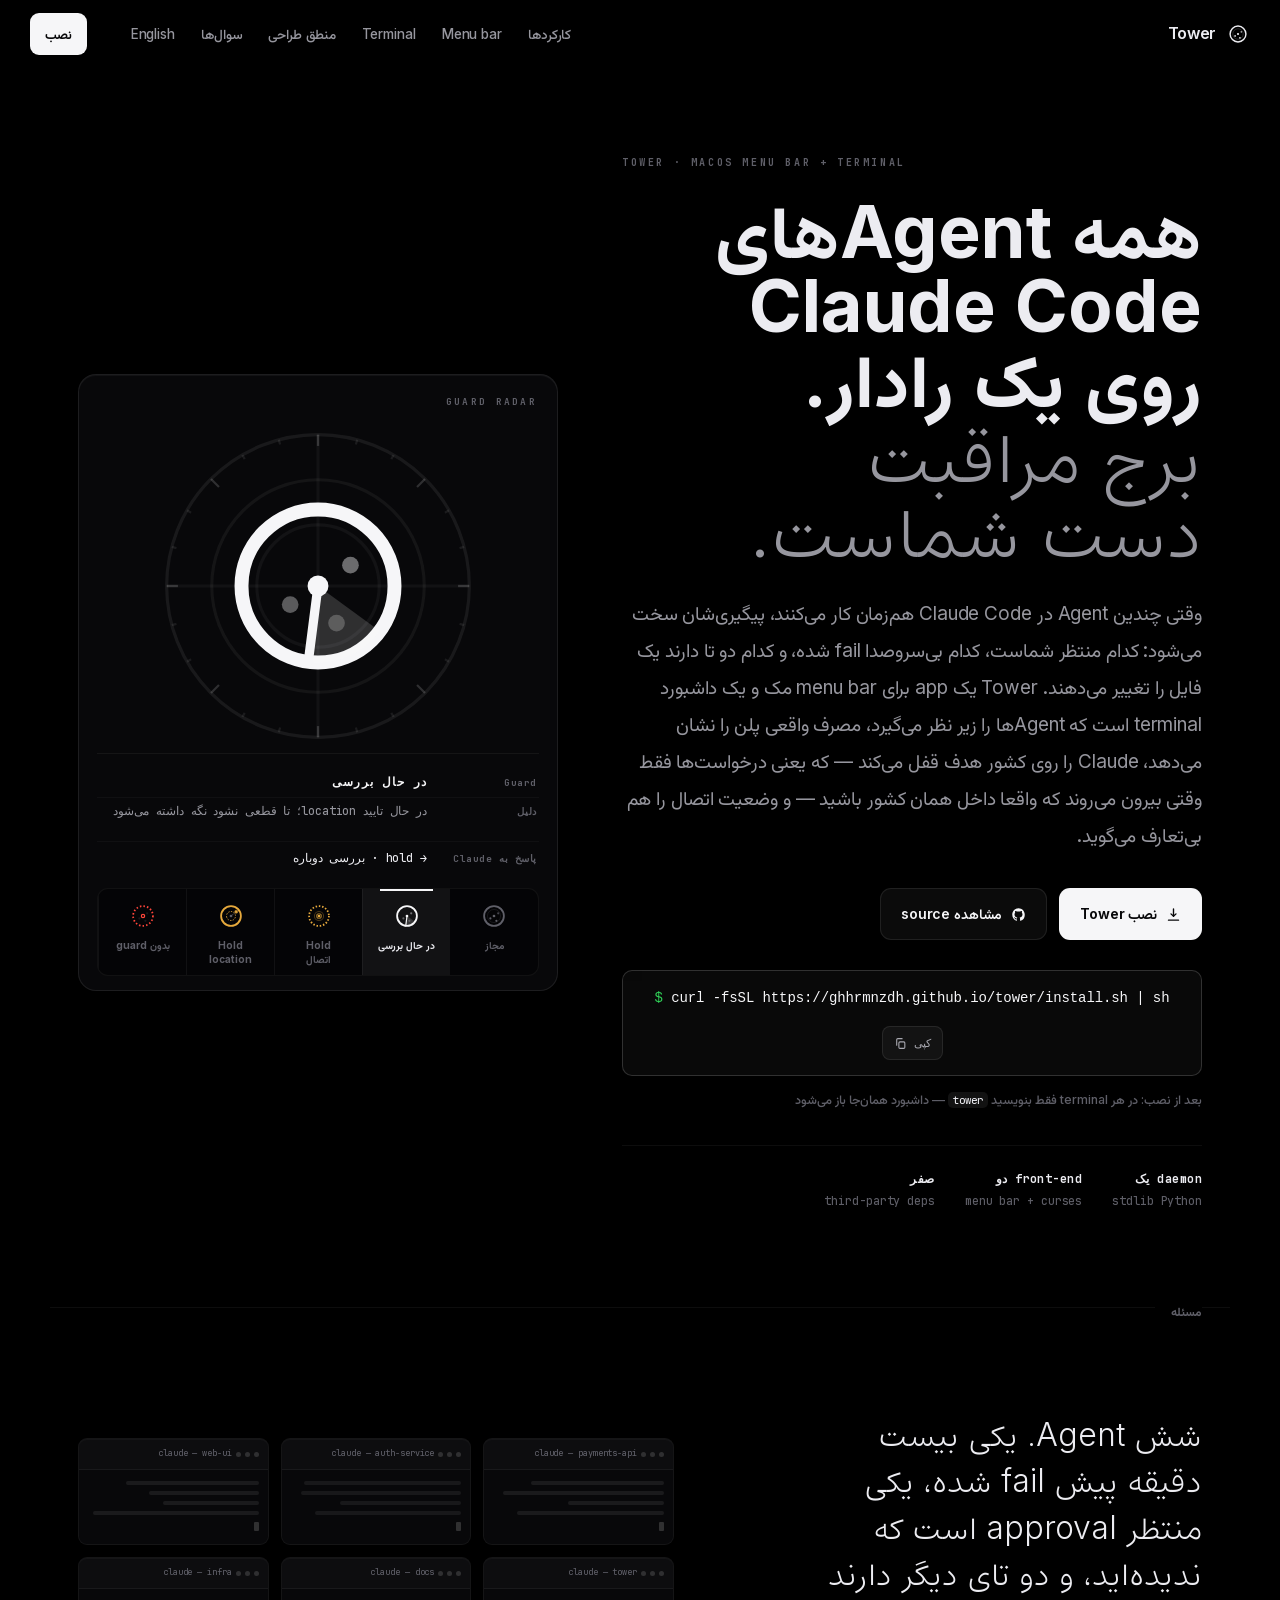
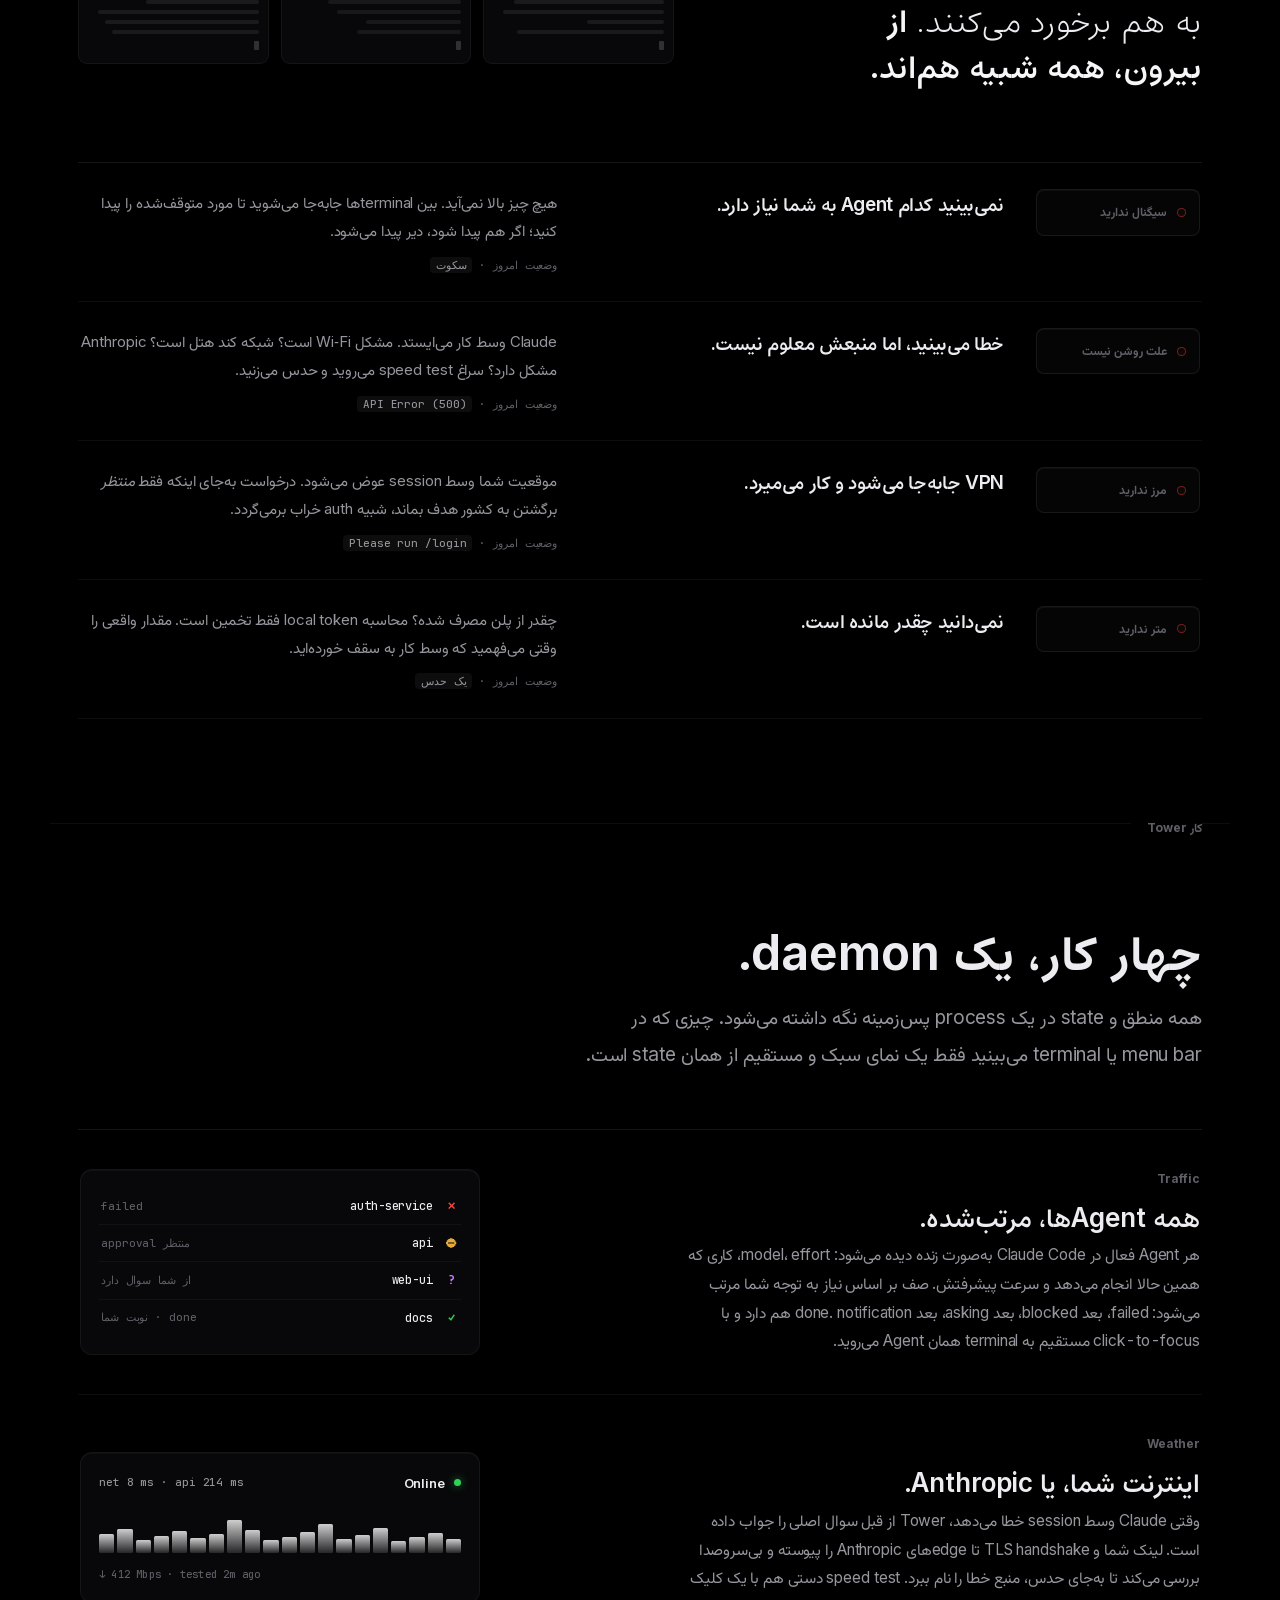
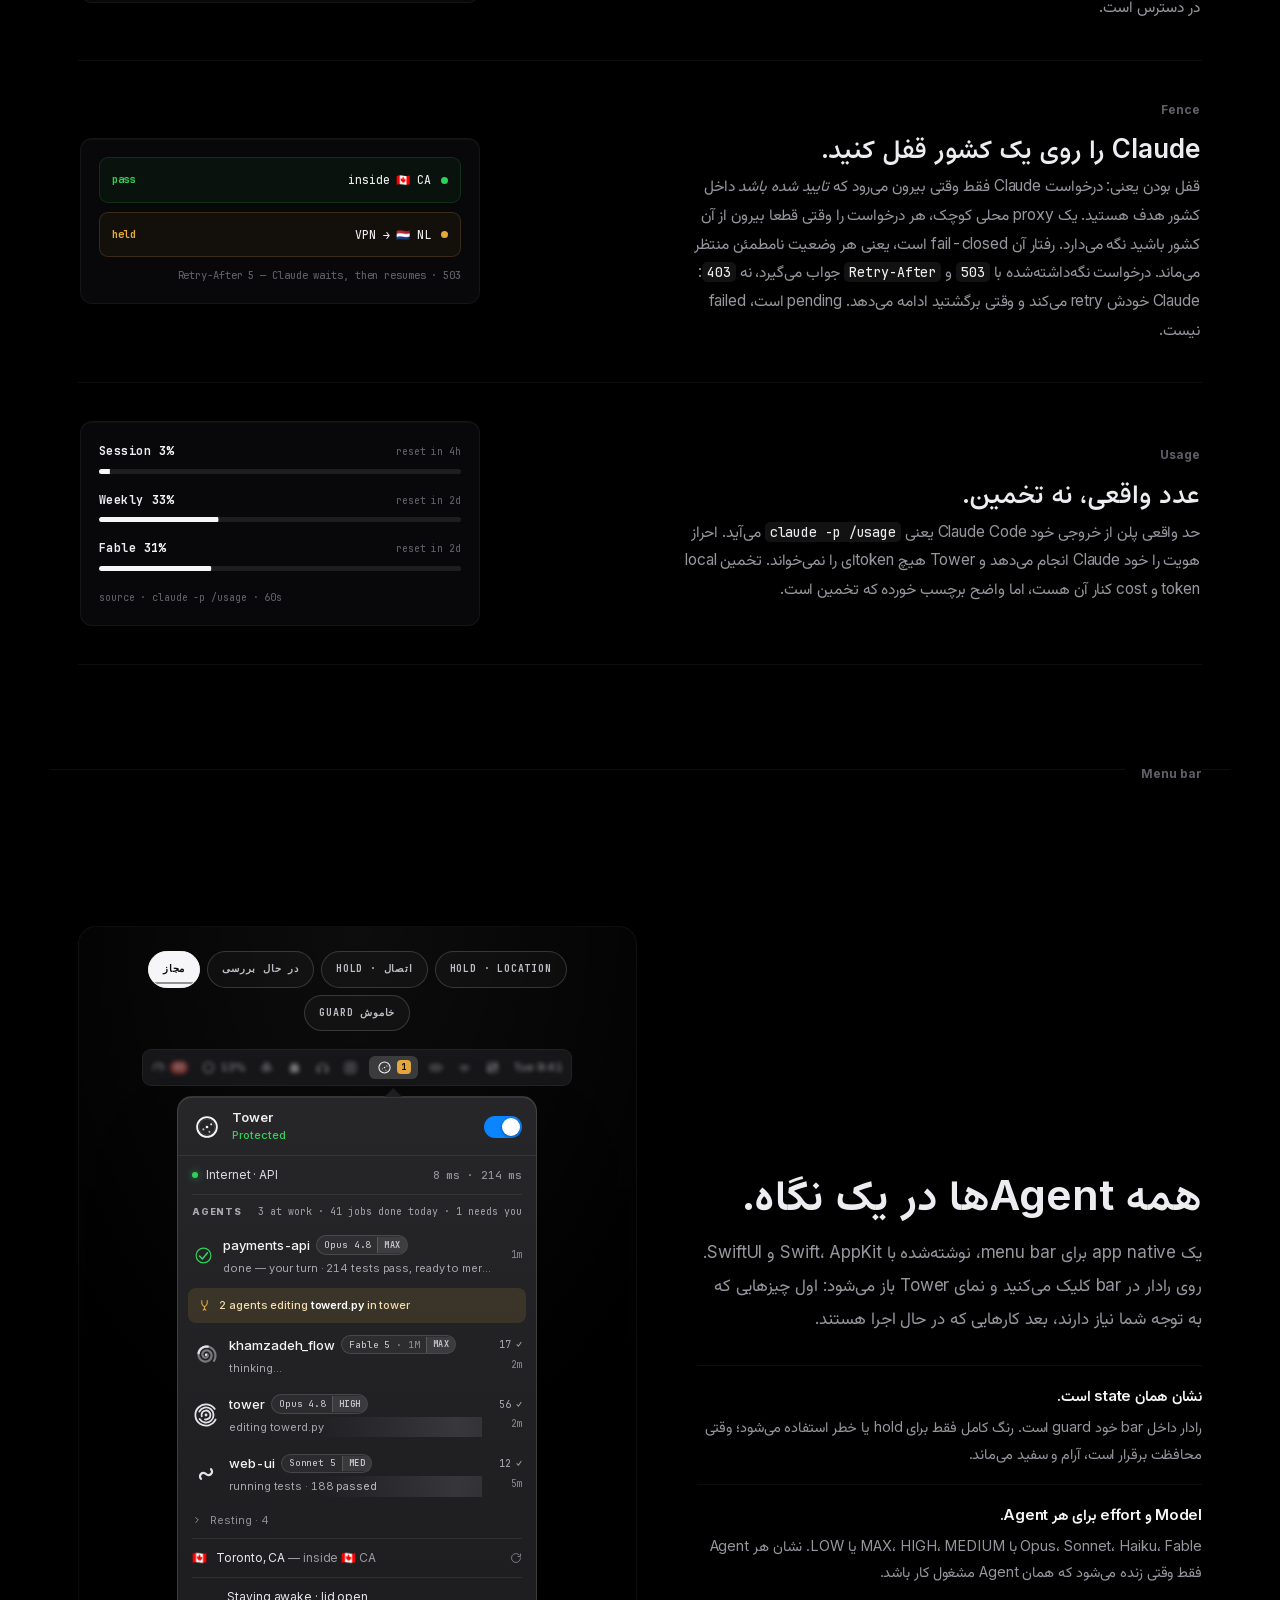
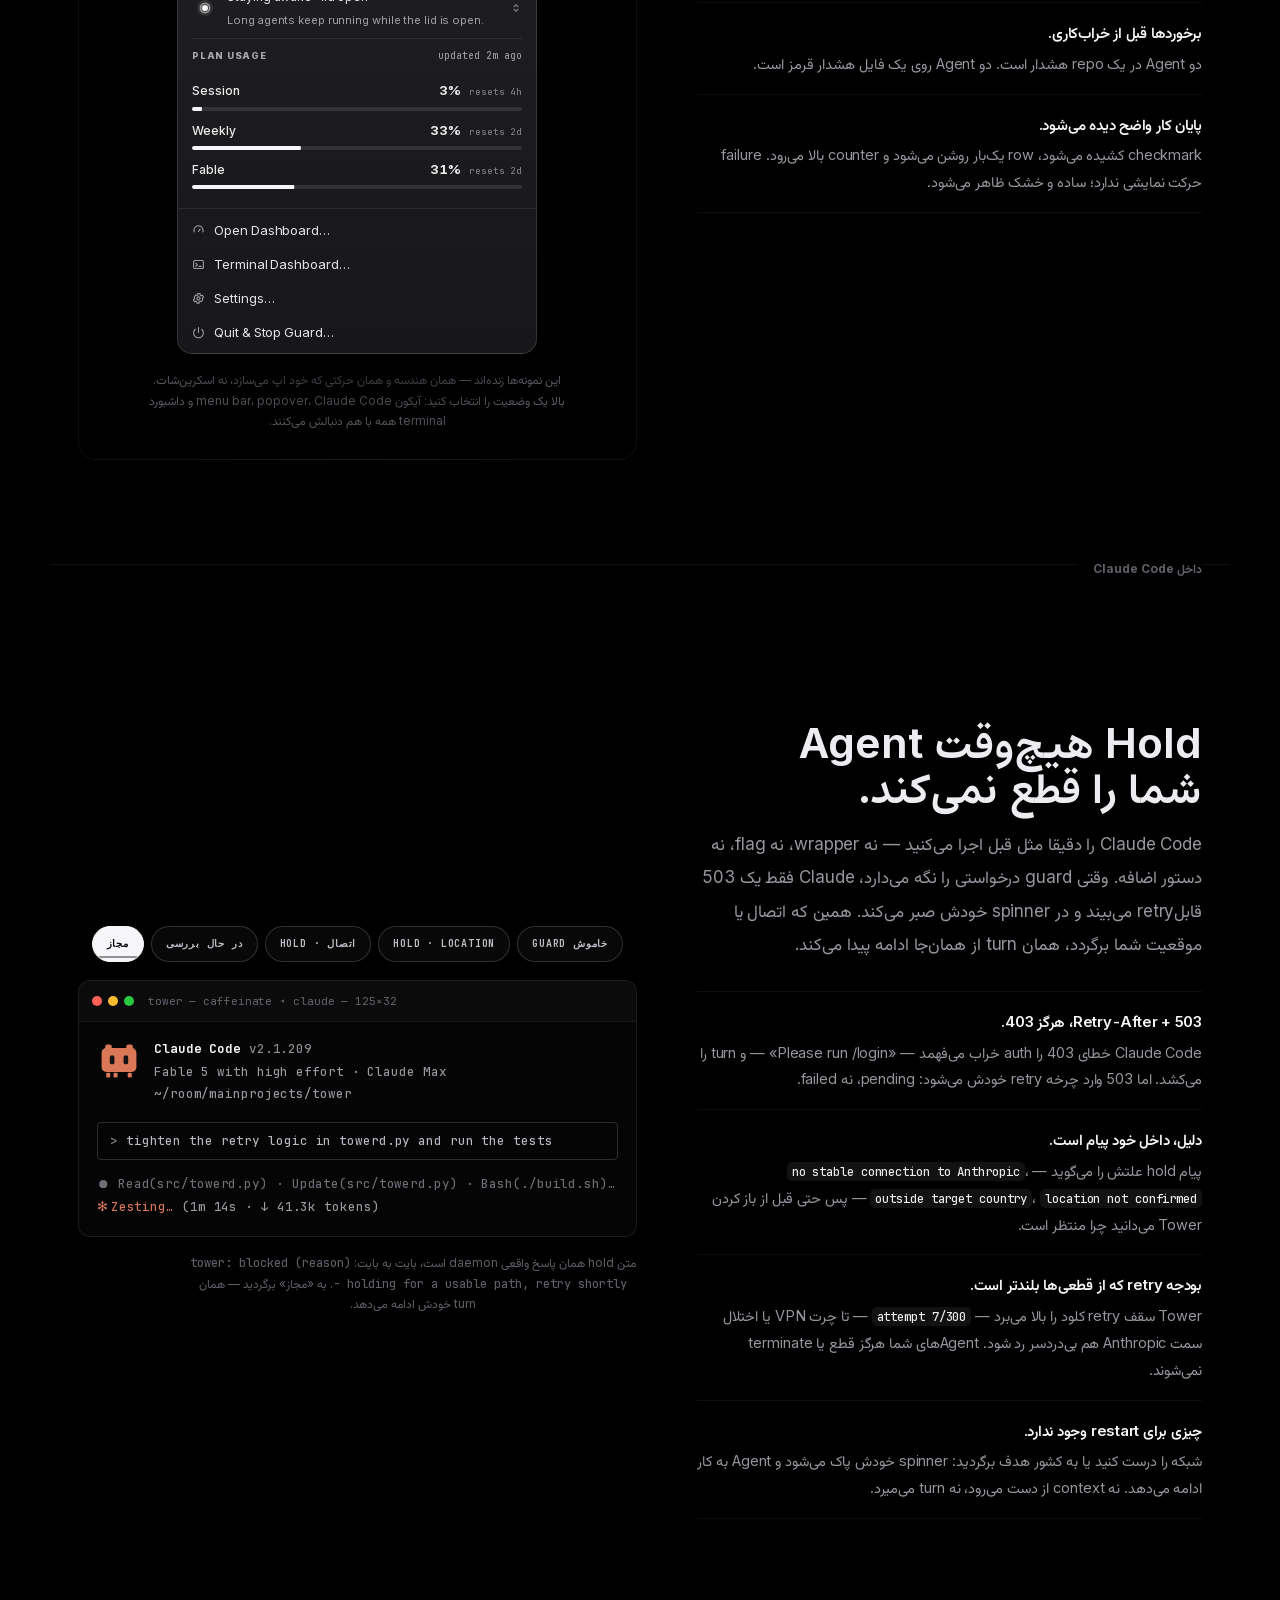
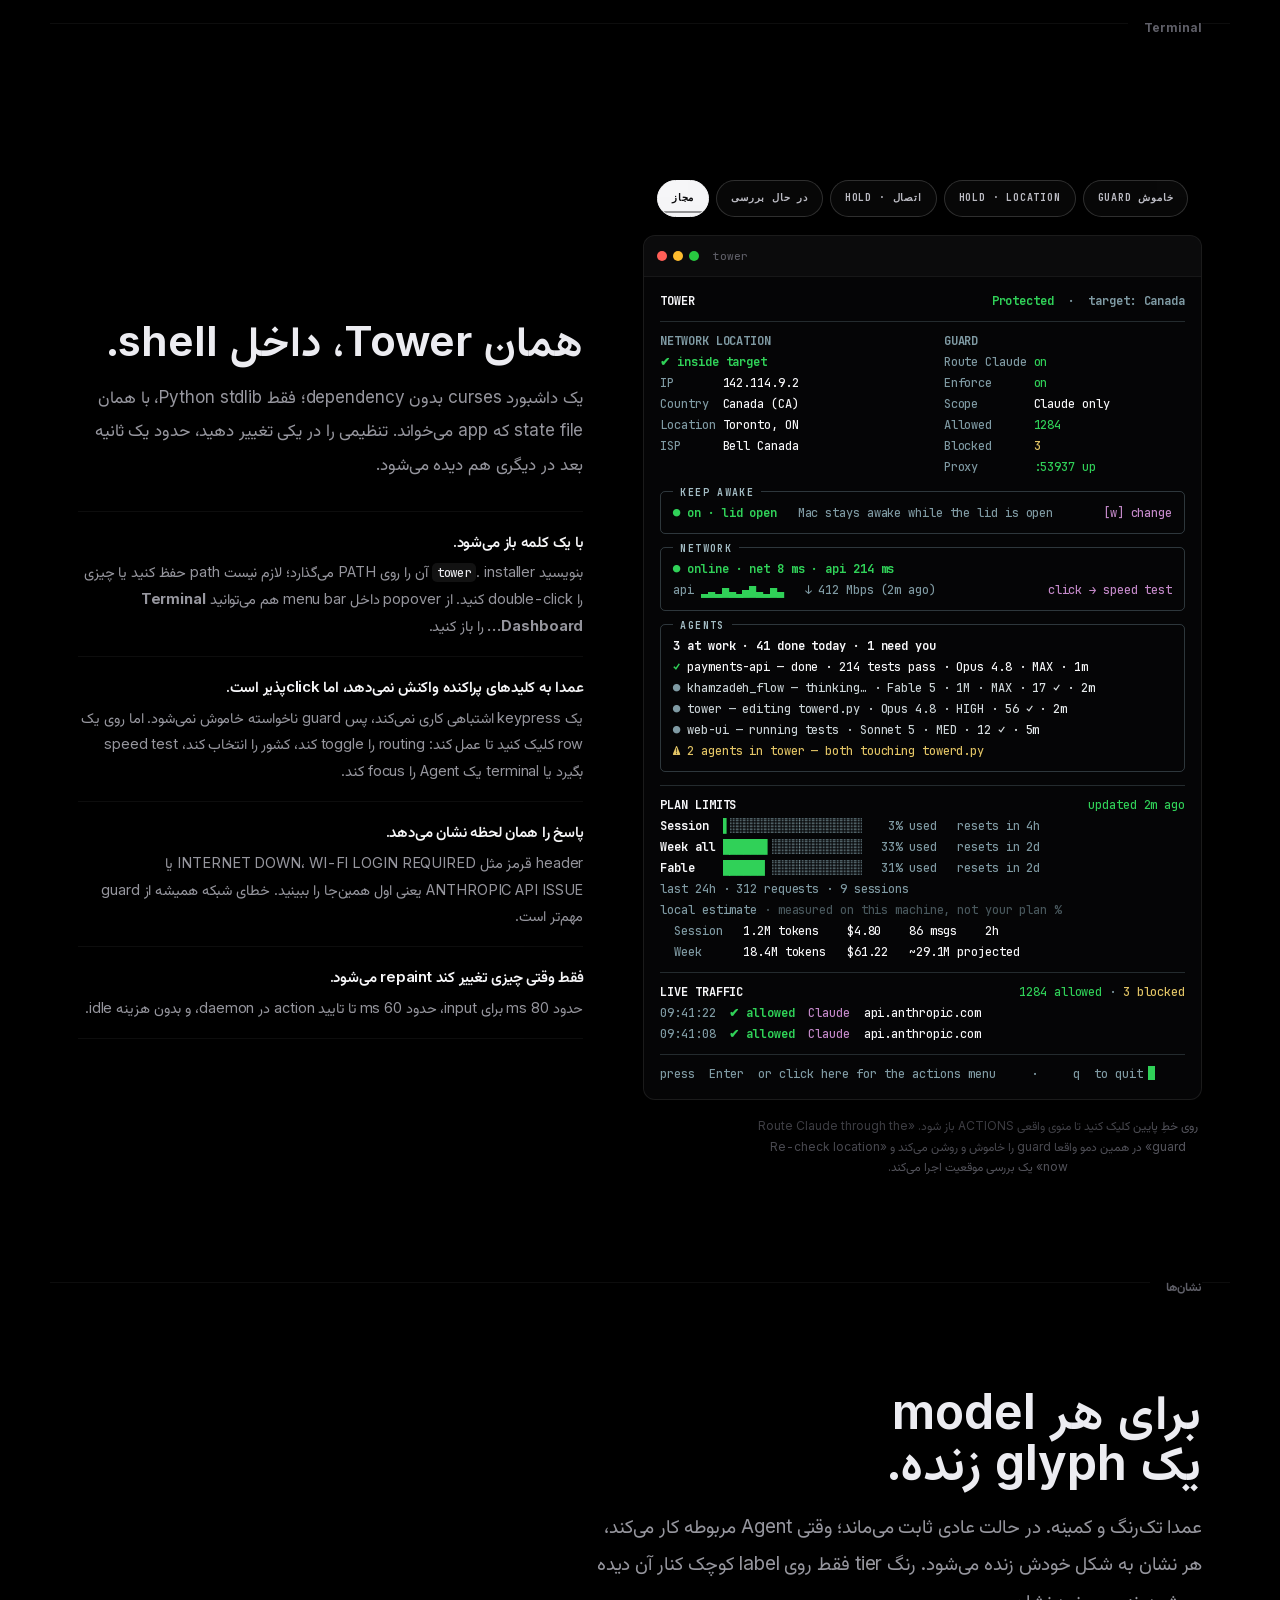
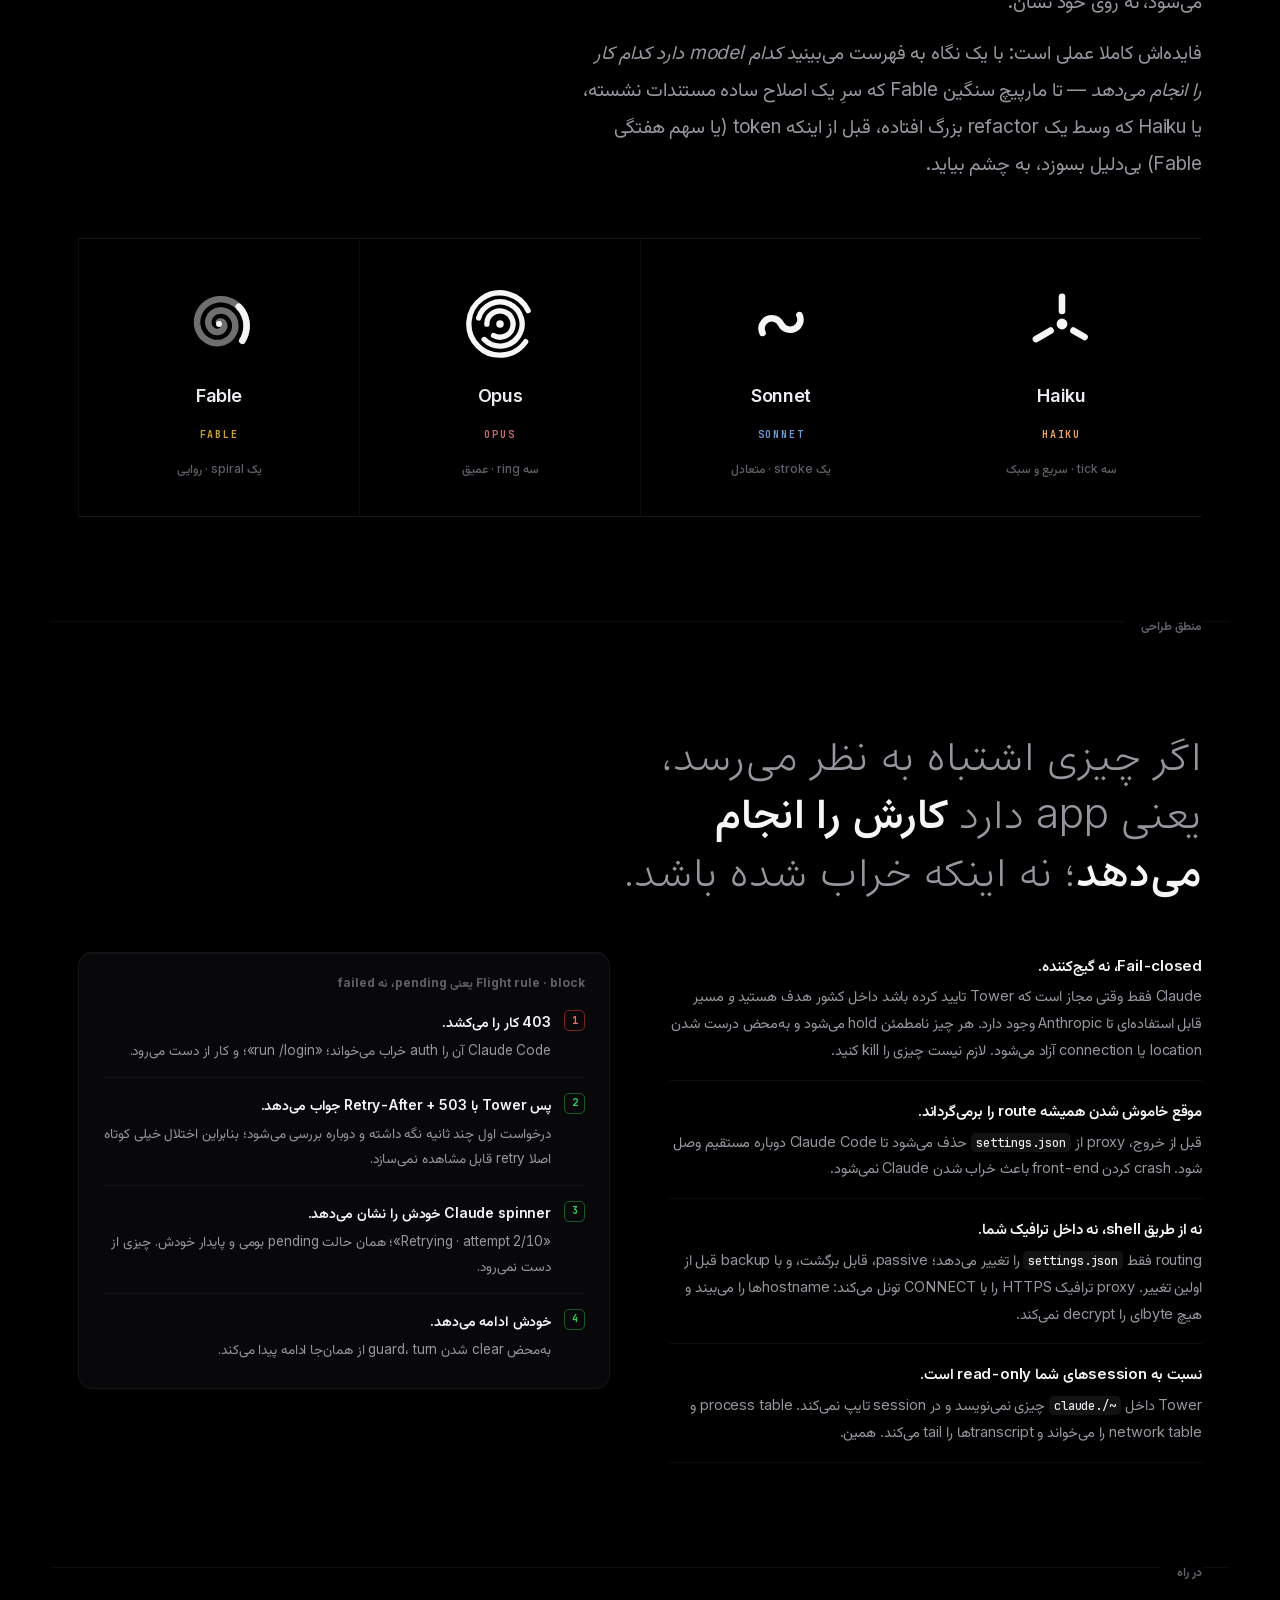
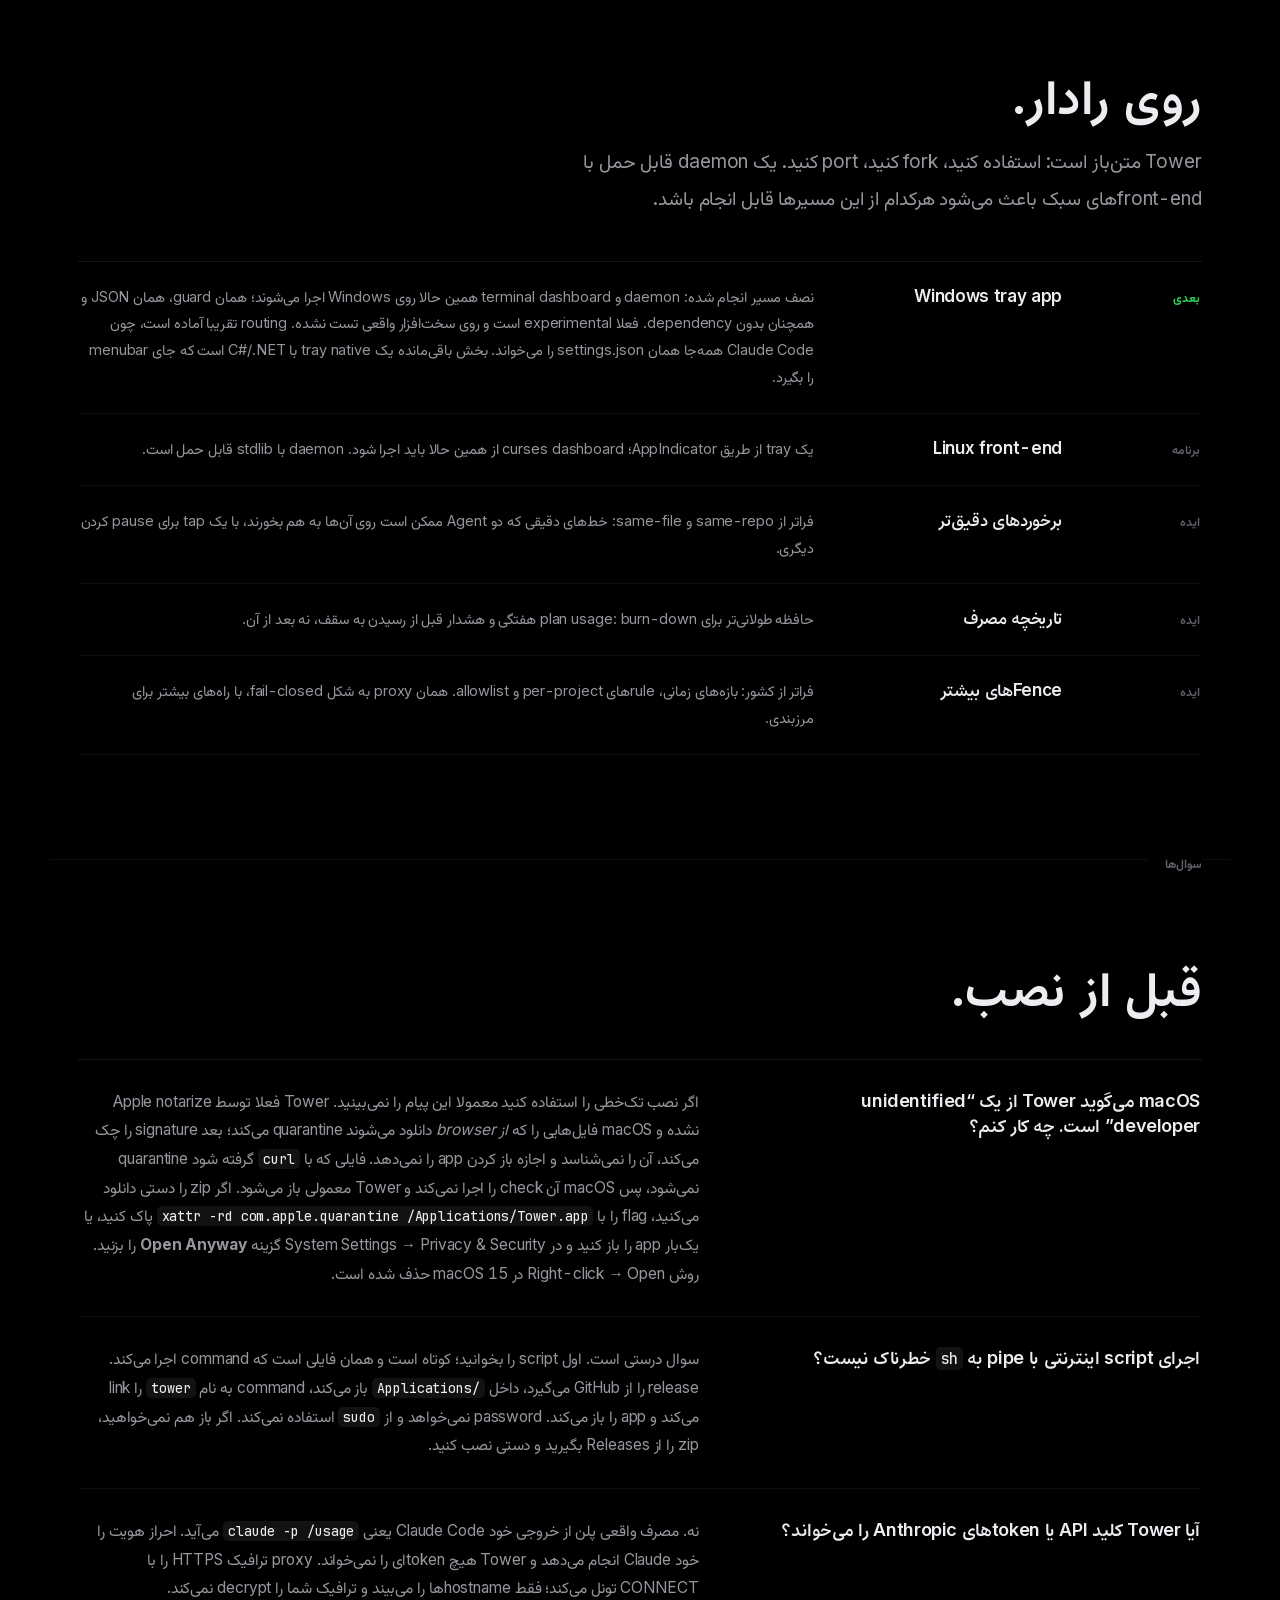
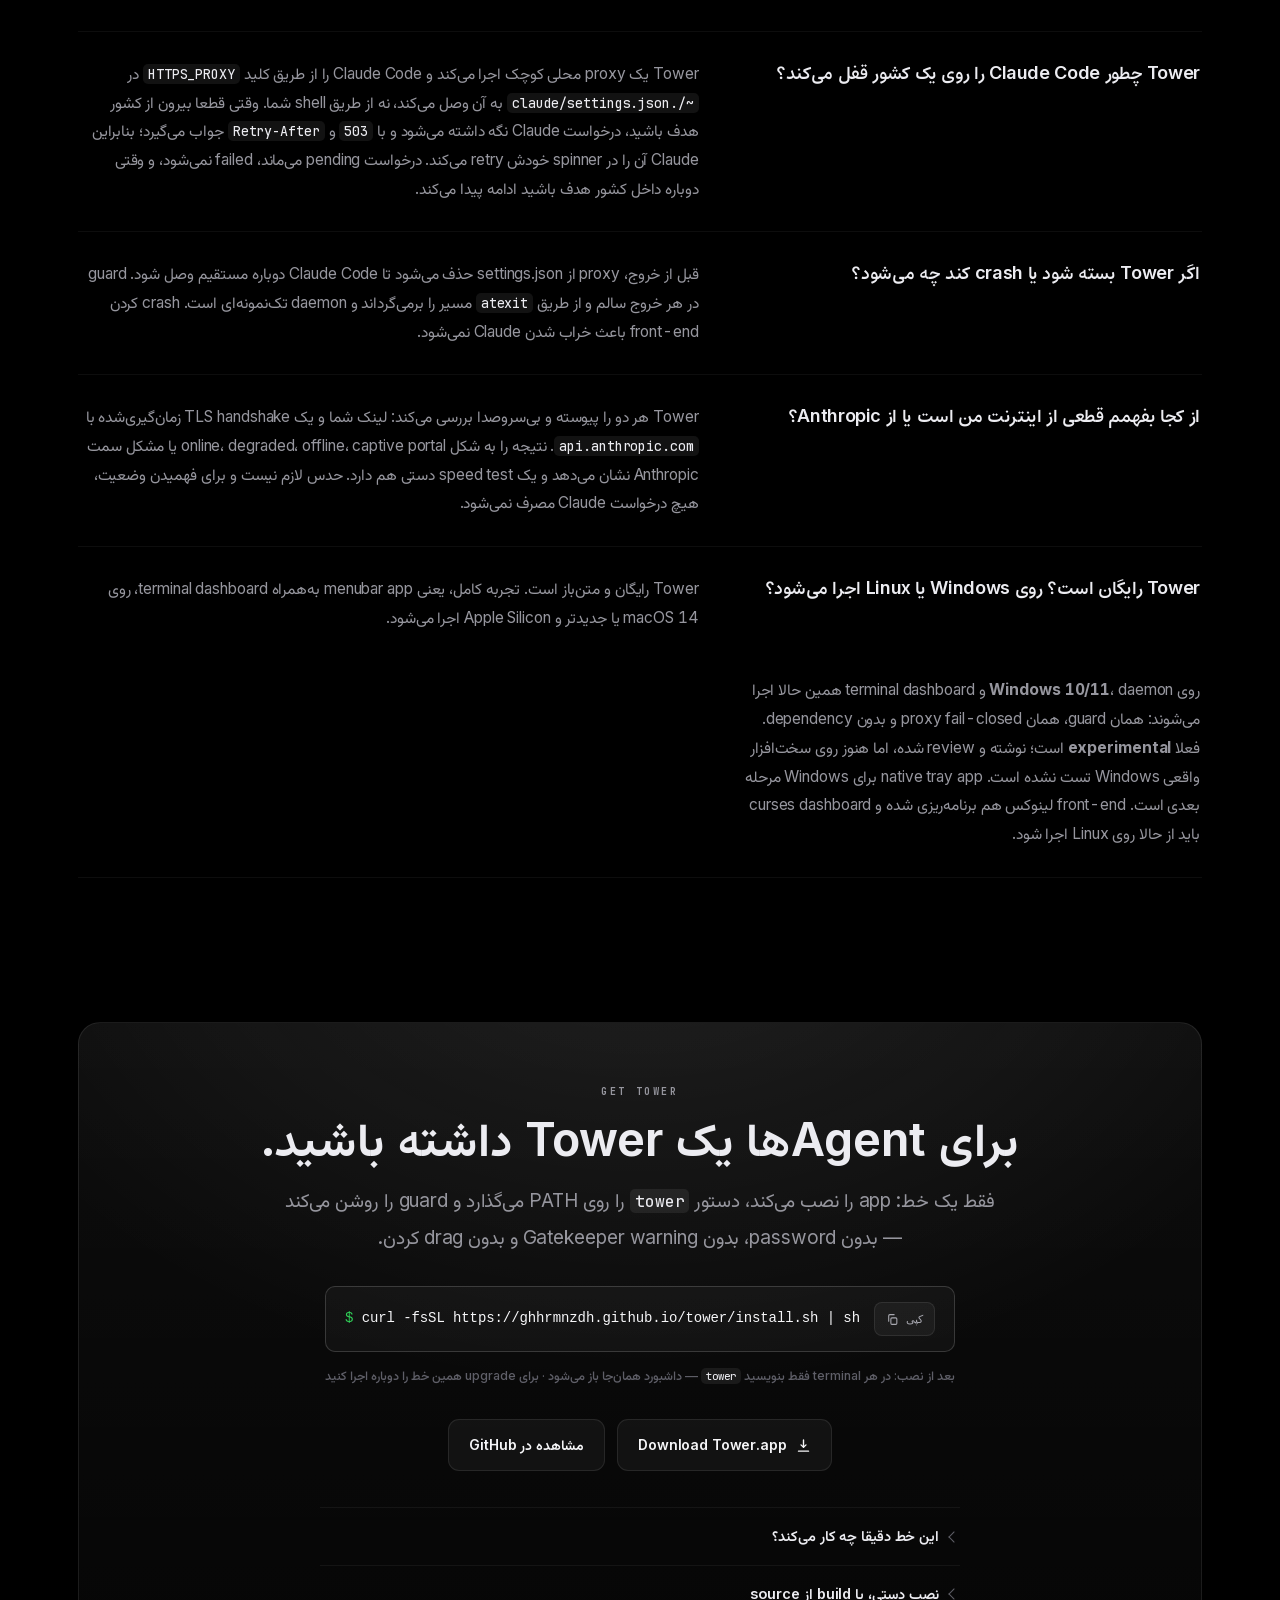
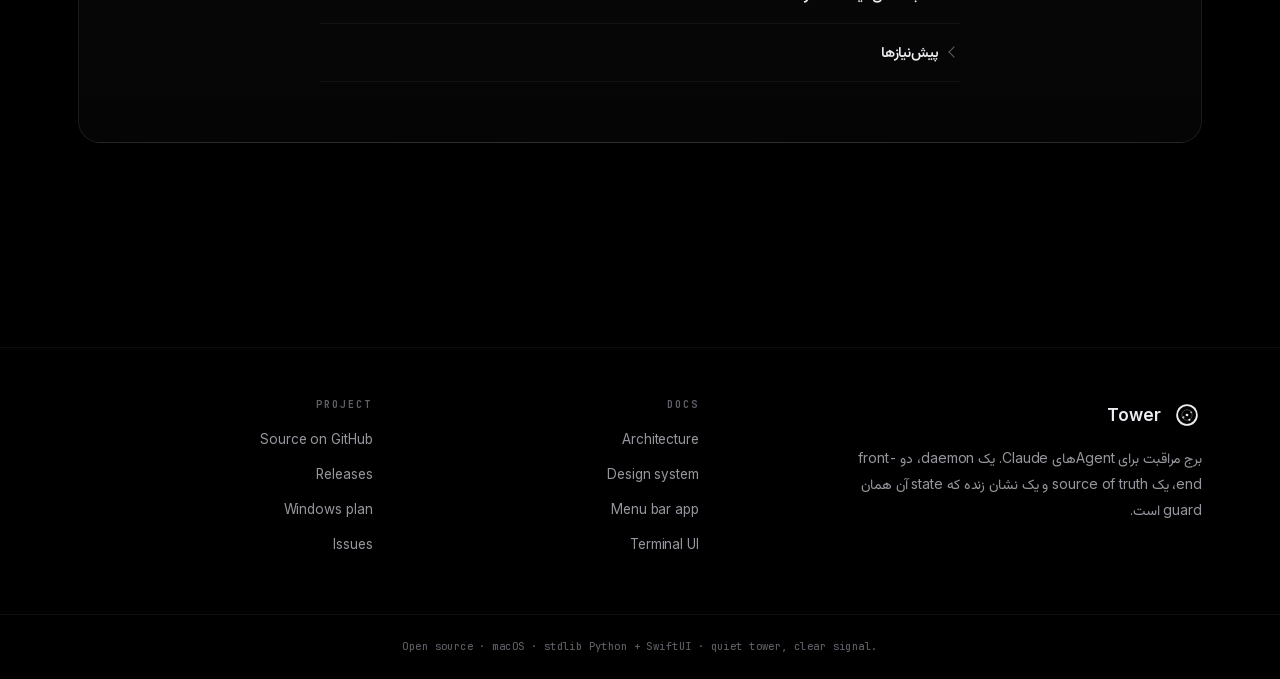
==== fa/index.html @ 244fbc1f "Publish site @ 292e070" ====
<!doctype html>
<html lang="fa" dir="rtl">
<head>
<!-- Tower — one self-contained page. No third-party origins; fonts are local.
     The radar and the four model marks are the real geometry from src/Glyph.swift,
     so the page animates the identity itself, not a picture of it. -->
<meta charset="utf-8">
<meta name="viewport" content="width=device-width, initial-scale=1">

<title>Tower — مانیتور Agentهای Claude Code و نمایش مصرف برای macOS</title>
<meta name="description" content="اپ رایگان و متن‌باز برای menu bar مک، همراه با داشبورد ترمینال برای Claude Code: Agentهای در حال اجرا را ببینید، مصرف واقعی پلن را دنبال کنید و Claude را — fail-closed — روی کشور هدف قفل کنید تا هیچ درخواستی از کشور اشتباه بیرون نرود.">
<link rel="canonical" href="https://ghhrmnzdh.github.io/tower/fa/">
<link rel="alternate" hreflang="en" href="https://ghhrmnzdh.github.io/tower/">
<link rel="alternate" hreflang="fa" href="https://ghhrmnzdh.github.io/tower/fa/">
<link rel="alternate" hreflang="x-default" href="https://ghhrmnzdh.github.io/tower/">
<meta name="color-scheme" content="dark">
<meta name="theme-color" content="#000000">

<meta property="og:type" content="website">
<meta property="og:site_name" content="Tower">
<meta property="og:url" content="https://ghhrmnzdh.github.io/tower/fa/">
<meta property="og:title" content="Tower — مانیتور Agentهای Claude Code برای macOS">
<meta property="og:description" content="همه Agentهای Claude Code در یک نما: model، effort، وضعیت و پیشرفت. مصرف واقعی پلن. قفل کردن Claude روی کشور هدف، با رفتار fail-closed.">
<meta property="og:image" content="https://ghhrmnzdh.github.io/tower/og-fa.png">
<meta property="og:image:width" content="1200">
<meta property="og:image:height" content="630">
<meta property="og:image:alt" content="نشان راداری Tower روی زمینه مشکی، با متن: برج مراقبت برای Agentهای Claude.">
<meta property="og:locale" content="fa_IR">
<meta name="twitter:card" content="summary_large_image">
<meta name="twitter:title" content="Tower — مانیتور Agentهای Claude Code برای macOS">
<meta name="twitter:description" content="همه Agentهای Claude Code در یک نما. مصرف واقعی پلن. قفل کردن Claude روی کشور هدف، با رفتار fail-closed.">
<meta name="twitter:image" content="https://ghhrmnzdh.github.io/tower/og-fa.png">

<link rel="icon" href="../favicon.svg" type="image/svg+xml">
<link rel="apple-touch-icon" href="../apple-touch-icon.png">
<link rel="preload" href="../fonts/vazirmatn-arabic.woff2" as="font" type="font/woff2" crossorigin>
<link rel="preload" href="../fonts/estedad-arabic.woff2" as="font" type="font/woff2" crossorigin>
<link rel="preload" href="../fonts/jetbrainsmono-500.woff2" as="font" type="font/woff2" crossorigin>

<script type="application/ld+json">
{
  "@context": "https://schema.org",
  "@type": "SoftwareApplication",
  "name": "Tower",
  "applicationCategory": "DeveloperApplication",
  "operatingSystem": "macOS 14.0 or later (Apple Silicon); Windows 10/11 (terminal dashboard, experimental)",
  "offers": { "@type": "Offer", "price": "0", "priceCurrency": "USD" },
  "url": "https://ghhrmnzdh.github.io/tower/fa/",
  "image": "https://ghhrmnzdh.github.io/tower/og-fa.png",
  "downloadUrl": "https://github.com/ghhrmnzdh/tower/releases/latest",
  "softwareRequirements": "Claude Code; Python 3.8 or later at runtime",
  "description": "اپ menu bar و داشبورد ترمینال که همه Agentهای در حال اجرای Claude Code را مانیتور می‌کند، مصرف واقعی پلن را از claude /usage نشان می‌دهد و با یک proxy محلی fail-closed، Claude را روی کشور هدف قفل می‌کند.",
  "featureList": [
    "مانیتور کردن همه Agentهای در حال اجرای Claude Code: model، effort، وضعیت و پیشرفت",
    "صف مرتب‌شده برای مواردی که به شما نیاز دارند: failed، blocked، asking، done",
    "نمایش مصرف واقعی پلن از claude -p /usage",
    "قفل کردن Claude Code روی کشور هدف با proxy guard به شکل fail-closed",
    "تشخیص خطای شبکه: اتصال شما یا Anthropic",
    "هشدار برخورد بین Agentها در یک repo یا یک فایل"
  ],
  "sameAs": ["https://github.com/ghhrmnzdh/tower"]
}
</script>
<script type="application/ld+json">
{
  "@context": "https://schema.org",
  "@type": "FAQPage",
  "mainEntity": [
    {"@type":"Question","name":"آیا Tower کلید API یا tokenهای Anthropic را می‌خواند؟","acceptedAnswer":{"@type":"Answer","text":"نه. مصرف واقعی پلن از خروجی خود Claude Code یعنی claude -p /usage می‌آید. احراز هویت را خود Claude انجام می‌دهد و Tower هیچ tokenای را نمی‌خواند. proxy ترافیک HTTPS را با CONNECT تونل می‌کند؛ فقط hostnameها را می‌بیند و ترافیک شما را decrypt نمی‌کند."}},
    {"@type":"Question","name":"Tower چطور Claude Code را روی یک کشور قفل می‌کند؟","acceptedAnswer":{"@type":"Answer","text":"Tower یک proxy محلی کوچک اجرا می‌کند و Claude Code را از طریق کلید HTTPS_PROXY در ~/.claude/settings.json به آن وصل می‌کند، نه از طریق shell شما. وقتی قطعا بیرون از کشور هدف باشید، درخواست Claude نگه داشته می‌شود و با 503 و Retry-After جواب می‌گیرد؛ بنابراین Claude آن را در spinner خودش retry می‌کند. درخواست pending می‌ماند، failed نمی‌شود، و وقتی دوباره داخل کشور هدف باشید ادامه پیدا می‌کند."}},
    {"@type":"Question","name":"اگر Tower بسته شود یا crash کند چه می‌شود؟","acceptedAnswer":{"@type":"Answer","text":"قبل از خروج، proxy از settings.json حذف می‌شود تا Claude Code دوباره مستقیم وصل شود. guard در هر خروج سالم و از طریق atexit مسیر را برمی‌گرداند و daemon تک‌نمونه‌ای است. crash کردن front-end باعث خراب شدن Claude نمی‌شود."}},
    {"@type":"Question","name":"از کجا بفهمم قطعی از اینترنت من است یا از Anthropic؟","acceptedAnswer":{"@type":"Answer","text":"Tower هر دو را پیوسته و بی‌سروصدا بررسی می‌کند: لینک شما و یک TLS handshake زمان‌گیری‌شده با api.anthropic.com. نتیجه را به شکل online، degraded، offline، captive portal یا مشکل سمت Anthropic نشان می‌دهد و یک speed test دستی هم دارد. حدس لازم نیست و برای فهمیدن وضعیت، هیچ درخواست Claude مصرف نمی‌شود."}},
    {"@type":"Question","name":"Tower رایگان است؟ روی Windows یا Linux اجرا می‌شود؟","acceptedAnswer":{"@type":"Answer","text":"Tower رایگان و متن‌باز است. تجربه کامل، یعنی menubar app به‌همراه terminal dashboard، روی macOS 14 یا جدیدتر و Apple Silicon اجرا می‌شود. روی Windows 10/11، daemon و terminal dashboard همین حالا اجرا می‌شوند: همان guard، همان proxy fail-closed و بدون dependency. فعلا experimental است؛ نوشته و review شده، اما هنوز روی سخت‌افزار واقعی Windows تست نشده است. native tray app برای Windows مرحله بعدی است. front-end لینوکس هم برنامه‌ریزی شده و curses dashboard باید از حالا روی Linux اجرا شود."}}
  ]
}
</script>

<style>
/* ═══════════════════════════ fonts ═══════════════════════════
   Persian is its own edition, not a translation laid over Latin metrics:
   Vazirmatn (self-hosted, OFL) is the Persian face across the whole page,
   restricted to the Arabic block so Latin product terms (Agent, Claude,
   macOS) fall through to SF Pro / Inter inside the RTL flow.
   Inter is self-hosted and only fetched where SF Pro doesn't exist.
   JetBrains Mono is the same face the app bundles for its chips. */
@font-face{font-family:"Vazirmatn";src:url("../fonts/vazirmatn-arabic.woff2") format("woff2");
  font-weight:100 900;font-style:normal;font-display:swap;
  unicode-range:U+0600-06FF,U+0750-077F,U+08A0-08FF,U+200C-200E,U+FB50-FDFF,U+FE70-FEFF}
/* Estedad — the Persian display face (variable, OFL). Headlines only; the same
   Arabic-block restriction so Latin runs inside a heading stay on Inter. */
@font-face{font-family:"Estedad";src:url("../fonts/estedad-arabic.woff2") format("woff2");
  font-weight:100 900;font-style:normal;font-display:swap;
  unicode-range:U+0600-06FF,U+0750-077F,U+08A0-08FF,U+200C-200E,U+FB50-FDFF,U+FE70-FEFF}
@font-face{font-family:"JetBrains Mono";src:url("../fonts/jetbrainsmono-500.woff2") format("woff2");
  font-weight:500;font-style:normal;font-display:swap}
@font-face{font-family:"JetBrains Mono";src:url("../fonts/jetbrainsmono-700.woff2") format("woff2");
  font-weight:700;font-style:normal;font-display:swap}
@font-face{font-family:"Inter";src:url("../fonts/inter-latin.woff2") format("woff2");
  font-weight:300 800;font-style:normal;font-display:swap}

/* ═══════════════════════════ tokens ═══════════════════════════ */
:root{
  --bg:#000;
  --panel:#08080a;        /* instrument wells — machined, not glassy */
  --panel2:#0d0d10;
  --white:#f6f6f8;
  --txt:#ececf1;
  --txt2:#96969e;
  --txt3:#5f5f68;
  --line:rgba(255,255,255,.085);
  --line2:rgba(255,255,255,.05);
  --hair:rgba(255,255,255,.16);
  /* status — the ONLY colors on this page, and only where they mean something */
  --green:#30d158;
  --amber:#E6A93C;
  --red:#ff453a;
  --purple:#bf7bff;
  --blue:#0a84ff;
  /* model tiers — labels only, never on a mark */
  --gold:#C9A227; --rosso:#c76b72; --steel:#6f9ad6; --crayon:#eda45f;
  --sans:"Vazirmatn",-apple-system,BlinkMacSystemFont,"Inter","Segoe UI",Roboto,sans-serif;
  --mono:"JetBrains Mono",ui-monospace,SFMono-Regular,Menlo,monospace;
  --ease:cubic-bezier(.22,.68,.16,1);
  /* the app's motion tokens, approximated: settle = spring(.45,.85) — a hair of
     overshoot; sober = easeOut .25s, for bad news, never a bounce */
  --settle:cubic-bezier(.32,1.06,.38,1);
  --maxw:1180px;
  --pad:28px;
}
*{box-sizing:border-box}
html{-webkit-text-size-adjust:100%;scroll-behavior:smooth;overflow-x:hidden}
body{margin:0;background:var(--bg);color:var(--txt);font-family:var(--sans);
  font-size:16px;line-height:1.62;letter-spacing:-.006em;overflow-x:hidden;
  -webkit-font-smoothing:antialiased;font-variant-numeric:tabular-nums}
code,.clone,.term,.kbd,.mono,.cap,.pill,.badge,.mt,.src,.note,.reqs,.foot-bot{direction:ltr}
/* Persian is cursive — Latin's negative tracking would pinch the joins and word
   gaps, so headings run at normal tracking. Latin runs (Agent, Claude) sit inside
   the Persian flow and read fine un-tightened at display size. */
h1,h2,h3,h4{margin:0;font-weight:600;letter-spacing:normal;line-height:1.06;text-wrap:balance}
p{margin:0}
a{color:inherit;text-decoration:none}
svg{display:block}
button{font:inherit;color:inherit;background:none;border:0;padding:0;cursor:pointer}
::selection{background:rgba(255,255,255,.2)}
:focus-visible{outline:2px solid var(--amber);outline-offset:3px;border-radius:4px}
.skip{position:absolute;top:-9999px;inset-inline-start:16px;z-index:99;padding:10px 16px;background:#fff;color:#000;
  border-radius:8px;font-weight:600;font-size:14px}
.skip:focus{top:8px}

/* ═══════════════════════════ type utilities ═══════════════════════════
   The mono is the structural voice: every label, every readout, every
   annotation. It is the same face the app puts on its counters. */
.cap{font-family:var(--mono);font-size:10px;font-weight:700;letter-spacing:.26em;
  text-transform:uppercase;color:var(--txt3)}
.mono{font-family:var(--mono);font-weight:500}
.lede{font-size:19px;line-height:1.56;color:var(--txt2);max-width:60ch}
.ok{color:var(--green)} .warn{color:var(--amber)} .bad{color:var(--red)} .ask{color:var(--purple)}
.kbd{display:inline;font-family:var(--mono);font-size:.86em;font-weight:500;color:var(--txt);
  background:rgba(255,255,255,.07);padding:1px 5px;border-radius:5px;white-space:nowrap}

/* ═══════════════════════════ structure ═══════════════════════════ */
.band{max-width:var(--maxw);margin:0 auto;padding:104px var(--pad)}
/* the section rule carries its own name — a chart annotation, so no section
   needs a repeated kicker/eyebrow of its own */
.brule{position:relative;max-width:var(--maxw);margin:0 auto;height:0;border-top:1px solid var(--line2)}
.brule b{position:absolute;right:var(--pad);top:-7px;background:var(--bg);padding-left:16px;
  font-family:var(--sans);font-size:12px;font-weight:700;letter-spacing:0;
  text-transform:none;color:var(--txt3)}

/* the one panel primitive — flat, machined, hairline. Not glass. */
.well{background:var(--panel);border:1px solid var(--line2);border-radius:14px;
  box-shadow:inset 0 1px 0 rgba(255,255,255,.035)}
/* glass exists in exactly three places: the nav, the popover, the final CTA */
.glass{background:linear-gradient(180deg,rgba(255,255,255,.05),rgba(255,255,255,.018));
  backdrop-filter:blur(22px) saturate(1.5);-webkit-backdrop-filter:blur(22px) saturate(1.5);
  border:1px solid var(--line)}

/* ═══════════════════════════ nav ═══════════════════════════ */
.nav{position:fixed;top:0;left:0;right:0;z-index:60;display:flex;align-items:center;gap:20px;
  padding:13px clamp(16px,4vw,30px);border-bottom:1px solid transparent;
  transition:background .4s,border-color .4s,backdrop-filter .4s}
.nav.stuck{background:rgba(6,6,8,.72);backdrop-filter:blur(18px) saturate(1.4);
  -webkit-backdrop-filter:blur(18px) saturate(1.4);border-bottom-color:var(--line2)}
.nav .brand{display:flex;align-items:center;gap:10px;font-weight:600;font-size:16px;letter-spacing:-.02em}
.nav .brand svg{width:24px;height:24px}
.nav .links{display:flex;gap:26px;margin-right:auto;font-size:13.5px;color:var(--txt2);font-weight:500}
.nav .links a{transition:color .2s}
.nav .links a:hover{color:var(--white)}
.nav .cta{margin-right:24px}
@media(max-width:900px){.nav .links{display:none}.nav .cta{margin-right:auto}}

/* ═══════════════════════════ buttons ═══════════════════════════ */
.btn{display:inline-flex;align-items:center;gap:9px;font-size:14px;font-weight:600;letter-spacing:-.01em;
  padding:12px 20px;border-radius:11px;border:1px solid var(--line);color:var(--white);
  background:rgba(255,255,255,.045);transition:border-color .25s,background .25s,color .25s}
.btn:hover{border-color:var(--hair);background:rgba(255,255,255,.075)}
.btn svg{width:15px;height:15px}
.btn--primary{background:var(--white);color:#08080a;border-color:transparent;font-weight:650}
.btn--primary:hover{background:#fff;border-color:transparent}
.btn--sm{padding:8px 14px;font-size:13px;border-radius:9px}
.btn-row{display:flex;flex-wrap:wrap;gap:12px;align-items:center}

/* ═══════════════════════════ hero ═══════════════════════════ */
.hero{padding-top:154px;padding-bottom:96px;display:grid;grid-template-columns:1fr 480px;
  gap:64px;align-items:center}
.hero>*{min-width:0}
.hero h1{font-size:clamp(40px,6.2vw,72px);letter-spacing:normal;margin:22px 0 0;line-height:1.04}
.hero h1 .l2{display:block;font-weight:300;color:var(--txt2)}
.hero .lede{margin-top:26px}
.hero .btn-row{margin-top:34px}
.hero-meta{margin-top:34px;padding-top:22px;border-top:1px solid var(--line2);display:flex;gap:30px;
  flex-wrap:wrap;font-family:var(--mono);font-size:11.5px;font-weight:500;color:var(--txt3)}
.hero-meta b{color:var(--txt);font-weight:700;display:block;letter-spacing:.04em}
.hero-meta span{direction:ltr;text-align:right}

/* ── the scope: the signature instrument ───────────────────────── */
.scope{border-radius:18px;padding:18px 18px 14px;background:var(--panel);
  border:1px solid var(--line);box-shadow:inset 0 1px 0 rgba(255,255,255,.045),0 40px 90px -50px #000}
.scope-hd{display:flex;align-items:center;justify-content:space-between;font-family:var(--mono);
  font-size:9.5px;font-weight:700;letter-spacing:.24em;text-transform:uppercase;color:var(--txt3);
  padding:0 2px 12px}
.stage{position:relative;width:100%;max-width:322px;aspect-ratio:1/1;margin:2px auto 6px}
.stage .rings{position:absolute;inset:0;width:100%;height:100%}
.stage .mk{position:absolute;left:50%;top:50%;width:72%;height:72%;transform:translate(-50%,-50%);
  color:var(--white);z-index:2}
/* the readout — what the guard is, why, and what Claude actually receives */
.read{border-top:1px solid var(--line2);padding-top:12px;margin-top:6px}
.rl{display:flex;align-items:baseline;gap:12px;padding:5px 2px;font-family:var(--mono);font-size:11.5px;
  font-weight:500}
.rl .k{flex:none;width:98px;font-size:9.5px;font-weight:700;letter-spacing:.06em;text-transform:none;
  color:var(--txt3)}
.rl .v{color:var(--txt);min-width:0;overflow-wrap:anywhere}
.rl .v.st{font-weight:700;letter-spacing:.1em}
.rl+.rl{border-top:1px solid rgba(255,255,255,.03)}
/* the reason line reserves its tallest wrap, so a state swap never shifts layout */
#rWhy{color:var(--txt2);display:block;line-height:1.45;min-height:2.9em}
@media(max-width:720px){#rWhy{min-height:4.4em}}
/* the state selector — an instrument switch, not a card grid */
.sw{display:grid;grid-template-columns:repeat(5,1fr);margin-top:14px;border:1px solid var(--line2);
  border-radius:11px;overflow:hidden;background:rgba(0,0,0,.4)}
.sw button{display:flex;flex-direction:column;align-items:center;gap:7px;padding:12px 2px 9px;
  position:relative;transition:background .25s}
.sw button+button{border-left:1px solid var(--line2)}
.sw button::before{content:"";position:absolute;top:0;left:20%;right:20%;height:2px;background:transparent;
  transition:background .3s}
.sw button:hover{background:rgba(255,255,255,.03)}
.sw button[aria-pressed="true"]{background:rgba(255,255,255,.055)}
.sw button[aria-pressed="true"]::before{background:var(--white)}
.sw .g{width:30px;height:30px;color:var(--txt3);transition:color .3s}
.sw button[aria-pressed="true"] .g{color:var(--white)}
.sw .l{font-family:var(--sans);font-size:10px;font-weight:700;letter-spacing:0;text-transform:none;
  color:var(--txt3);text-align:center;line-height:1.4;white-space:pre-line}
.sw button[aria-pressed="true"] .l{color:var(--txt)}

/* ═══════════════════════════ problem ═══════════════════════════ */
.lost{display:grid;grid-template-columns:.88fr 1.12fr;gap:60px;align-items:center}
.lost>*{min-width:0}
.say{font-size:clamp(23px,2.9vw,32px);line-height:1.45;font-weight:300;letter-spacing:normal;
  color:var(--txt);max-width:26ch}
.say b{font-weight:600;color:var(--white)}
/* the wall — six live agents, and not one of them says a thing */
.wall{display:grid;grid-template-columns:repeat(3,1fr);gap:12px}
.pane{border:1px solid var(--line2);border-radius:9px;background:var(--panel);overflow:hidden;
  box-shadow:inset 0 1px 0 rgba(255,255,255,.03)}
.pane .hd{display:flex;align-items:center;gap:4px;padding:7px 9px;border-bottom:1px solid var(--line2);
  background:rgba(255,255,255,.018)}
.pane .hd i{width:5px;height:5px;border-radius:50%;background:rgba(255,255,255,.14);flex:none}
.pane .hd span{margin-left:6px;font-family:var(--mono);font-size:8.5px;font-weight:500;color:var(--txt3);
  white-space:nowrap;overflow:hidden;text-overflow:ellipsis}
.pane .sc{padding:11px 9px 13px;display:flex;flex-direction:column;gap:6px}
/* illegible scrollback — from out here, none of it resolves into a status */
.pane .sc b{display:block;height:4px;border-radius:2px;background:rgba(255,255,255,.075)}
.pane:nth-child(3n+2) .sc b{background:rgba(255,255,255,.065)}
.pane .sc b:nth-child(1){width:78%} .pane .sc b:nth-child(2){width:94%}
.pane .sc b:nth-child(3){width:56%} .pane .sc b:nth-child(4){width:86%}
.pane:nth-child(2) .sc b:nth-child(1){width:92%} .pane:nth-child(2) .sc b:nth-child(3){width:71%}
.pane:nth-child(3) .sc b:nth-child(2){width:64%} .pane:nth-child(3) .sc b:nth-child(4){width:97%}
.pane:nth-child(4) .sc b:nth-child(1){width:88%} .pane:nth-child(4) .sc b:nth-child(3){width:45%}
.pane:nth-child(5) .sc b:nth-child(2){width:73%} .pane:nth-child(5) .sc b:nth-child(4){width:61%}
.pane:nth-child(6) .sc b:nth-child(1){width:66%} .pane:nth-child(6) .sc b:nth-child(3){width:90%}
.pane .cu{width:5px;height:9px;border-radius:1px;background:rgba(255,255,255,.16);margin-top:1px}
/* the annunciator — four warning captions, and every lamp is dark */
.ann{margin-top:72px;border-top:1px solid var(--line)}
.ann .row{display:grid;grid-template-columns:164px 1fr 1.15fr;gap:32px;align-items:start;
  padding:26px 2px;border-bottom:1px solid var(--line2)}
/* uniform tiles, so the column reads as one array of lamps — every one of them dark */
.ann .lamp{display:flex;width:100%;align-items:center;gap:10px;padding:11px 13px;border-radius:8px;
  border:1px solid rgba(255,255,255,.075);background:rgba(255,255,255,.018);
  box-shadow:inset 0 1px 0 rgba(255,255,255,.04);font-family:var(--sans);font-size:12px;font-weight:700;
  letter-spacing:0;text-transform:none;color:var(--txt3);white-space:nowrap}
.ann .lamp i{width:9px;height:9px;border-radius:50%;flex:none;
  border:1.5px solid rgba(255,69,58,.42);background:rgba(255,69,58,.05);
  box-shadow:inset 0 1px 2px rgba(0,0,0,.7)}
.ann h3{font-size:19px;font-weight:600;letter-spacing:-.02em;line-height:1.35;margin-top:3px}
.ann p{font-size:15px;color:var(--txt2);line-height:1.6}
.ann .saw{display:block;margin-top:10px;font-family:var(--mono);font-size:11px;font-weight:500;
  color:var(--txt3)}
.ann .saw em{font-style:normal;color:var(--txt2);background:rgba(255,255,255,.05);padding:1px 6px;
  border-radius:4px}

/* ═══════════════════════════ the ledger — four jobs ═══════════════════════════ */
.head-2{max-width:62ch}
.head-2 h2{font-size:clamp(30px,4.2vw,48px)}
.head-2 .lede{margin-top:20px}
.ledger{margin-top:56px;border-top:1px solid var(--line)}
.job{display:grid;grid-template-columns:1fr 400px;gap:56px;align-items:center;padding:38px 2px;
  border-bottom:1px solid var(--line2)}
.job>*{min-width:0}
.job .jl{font-family:var(--sans);font-size:12px;font-weight:700;letter-spacing:0;text-transform:none;
  color:var(--txt3)}
.job h3{font-size:26px;margin:14px 0 10px}
.job p{font-size:15.5px;color:var(--txt2);line-height:1.62;max-width:52ch}
.demo{padding:18px;border-radius:12px;background:var(--panel);border:1px solid var(--line2);
  box-shadow:inset 0 1px 0 rgba(255,255,255,.035)}
/* demo — the needs-you queue */
.qz{font-family:var(--mono);font-size:12px;font-weight:500;display:flex;flex-direction:column}
.qz .q{display:flex;align-items:center;gap:11px;padding:7px 2px;color:var(--txt)}
.qz .q+.q{border-top:1px solid rgba(255,255,255,.04)}
.qz .q .m{width:15px;text-align:center;font-weight:700;flex:none}
.qz .q .w{margin-right:auto;color:var(--txt3);font-size:11px}
/* demo — the weather */
.wx{display:flex;flex-direction:column;gap:12px}
.wx .verdict{display:flex;align-items:center;gap:9px;font-size:13px;font-weight:600;color:var(--txt)}
.wx .verdict i{width:7px;height:7px;border-radius:50%;background:var(--green);
  box-shadow:0 0 9px rgba(48,209,88,.6);flex:none}
.wx .verdict span{margin-right:auto;font-family:var(--mono);font-size:11px;font-weight:500;color:var(--txt2);direction:ltr}
.spark{display:flex;align-items:flex-end;gap:3px;height:46px}
.spark i{flex:1;min-width:0;border-radius:1.5px;
  background:linear-gradient(180deg,rgba(255,255,255,.8),rgba(255,255,255,.12));
  transition:height 1.1s var(--ease)}
.wx .note{font-family:var(--mono);font-size:10.5px;font-weight:500;color:var(--txt3);letter-spacing:.02em}
/* demo — the fence */
.fz{display:flex;flex-direction:column;gap:9px;font-family:var(--mono);font-size:11.5px;font-weight:500}
.fz .fr{display:flex;align-items:center;gap:10px;padding:11px 12px;border-radius:9px;
  border:1px solid var(--line2)}
.fz .fr i{width:7px;height:7px;border-radius:50%;flex:none}
.fz .fr b{font-weight:500;color:var(--txt)}
.fz .fr .t{margin-right:auto;font-size:10.5px;letter-spacing:0;text-transform:none;font-weight:700}
.fz .ok{background:rgba(48,209,88,.05);border-color:rgba(48,209,88,.16)}
.fz .ok i{background:var(--green)} .fz .ok .t{color:var(--green)}
.fz .hold{background:rgba(230,169,60,.05);border-color:rgba(230,169,60,.18)}
.fz .hold i{background:var(--amber)} .fz .hold .t{color:var(--amber)}
.fz .cmt{font-size:10.5px;color:var(--txt3);padding-left:2px}
/* demo — the meters */
.mz{display:flex;flex-direction:column;gap:15px}
.mz .m{font-family:var(--mono);font-size:11.5px;font-weight:500}
.mz .mt{display:flex;align-items:baseline;gap:8px;margin-bottom:7px}
.mz .mt .n{color:var(--txt);font-weight:700;letter-spacing:.04em}
.mz .mt .p{margin-right:auto;color:var(--white);font-weight:700}
.mz .mt .r{color:var(--txt3);font-size:10px}
.mz .tr{height:5px;border-radius:3px;background:rgba(255,255,255,.09);overflow:hidden}
.mz .fi{height:100%;border-radius:3px;background:var(--white);transform-origin:left;transform:scaleX(0);
  transition:transform 1.2s var(--ease)}
.in .mz .fi{transform:scaleX(var(--p))}
.mz .src{font-family:var(--mono);font-size:10px;color:var(--txt3);padding-top:3px}

/* ═══════════════════════════ showpiece (menu bar / terminal) ═══════════════════════════ */
.piece{display:grid;grid-template-columns:.95fr 1.05fr;gap:60px;align-items:center;margin-top:52px}
.piece.rev{grid-template-columns:1.05fr .95fr}
.piece.rev .copy{order:2}
.piece>*{min-width:0}
.copy h2{font-size:clamp(28px,3.8vw,42px)}
.copy .lede{margin-top:18px;font-size:17px}
.facts{margin-top:30px;border-top:1px solid var(--line2)}
.facts .f{padding:16px 0;border-bottom:1px solid var(--line2)}
.facts .f>b{display:block;font-size:15px;font-weight:600;color:var(--white);letter-spacing:-.015em}
/* direct child only — a nested .kbd chip must stay inline */
.facts .f>span{display:block;font-size:14.5px;color:var(--txt2);margin-top:4px;line-height:1.55}

/* ── the state simulator — five guard states, one truth for every surface.
      The active chip is unmissable (solid white) and carries a progress fill:
      the tour advances on its own until the user takes the controls. ── */
.simsw{display:flex;flex-wrap:wrap;gap:7px;justify-content:center;margin:0 0 18px}
.simsw button{position:relative;overflow:hidden;font-family:var(--mono);font-size:10px;font-weight:700;
  letter-spacing:.08em;text-transform:uppercase;color:#bcbcc4;padding:8px 14px;border-radius:99px;
  border:1px solid rgba(255,255,255,.16);background:rgba(255,255,255,.03);
  transition:color .25s,border-color .25s,background .25s}
.simsw button:hover{color:var(--white);border-color:rgba(255,255,255,.34)}
.simsw button[aria-pressed="true"]{color:#0b0b0d;background:var(--white);border-color:var(--white)}
.simsw button[aria-pressed="true"]::after{content:"";position:absolute;left:10%;right:10%;bottom:3px;
  height:2px;border-radius:1px;background:rgba(0,0,0,.4);transform:scaleX(0);transform-origin:left;
  animation:simprog 5.2s linear forwards}
.simsw.manual button::after{display:none}
@keyframes simprog{to{transform:scaleX(1)}}
.simcap{font-family:var(--mono);font-size:10px;color:var(--txt3);text-align:center;margin-top:16px;
  letter-spacing:.04em;line-height:1.7;max-width:56ch}

/* ── the desk: menu bar + popover ── */
/* minmax(0,1fr): an auto track would grow to the popover's 360px and blow out the desk */
.desk{display:grid;grid-template-columns:minmax(0,1fr);justify-items:center;padding:24px 16px 28px;
  border-radius:18px;background:radial-gradient(120% 90% at 50% 0%,rgba(255,255,255,.05),transparent 60%);
  border:1px solid var(--line2)}
/* the menu bar: Tower in real company — every other item is someone else's app,
   out of focus. The well behind the radar is macOS's own "menu open" highlight. */
.mbar{width:100%;max-width:430px;display:flex;align-items:center;gap:13px;justify-content:center;
  padding:7px 12px;border-radius:9px;background:rgba(28,28,31,.82);border:1px solid var(--line2);
  backdrop-filter:blur(10px);-webkit-backdrop-filter:blur(10px);margin-bottom:2px;overflow:hidden}
.mbar .mi{display:flex;align-items:center;gap:4px;color:#e0e0e4;font-size:11px;font-weight:600;flex:none}
.mbar .mi svg{width:15px;height:15px;display:block}
.mbar .mi.dim{filter:blur(2.1px) saturate(.75);opacity:.5}
.mbar .mi.tower{position:relative;color:var(--white);padding:3px 7px;margin:-3px -2px;border-radius:6px;
  background:rgba(255,255,255,.16)}
.mbar .mi.tower svg{width:17px;height:17px}
.mbar .bdg{font-family:var(--mono);font-size:8px;font-weight:700;color:#fff;background:var(--red);
  border-radius:7px;padding:0 4px;line-height:13px}
.mbar .nb{font-family:var(--mono);font-size:9.5px;font-weight:700;color:#1a1206;background:var(--amber);
  border-radius:4px;padding:0 4px;line-height:14px}
.notch{width:0;height:0;border-left:9px solid transparent;border-right:9px solid transparent;
  border-bottom:9px solid rgba(32,32,35,.94);margin-bottom:-1px;position:relative;z-index:3}

/* the popover — layout, type scale and section order from Popover.swift */
.pop{width:360px;max-width:100%;border-radius:15px;overflow:hidden;color:#ececed;
  background:linear-gradient(180deg,rgba(40,40,43,.96),rgba(24,24,27,.97));
  backdrop-filter:blur(30px) saturate(1.5);-webkit-backdrop-filter:blur(30px) saturate(1.5);
  border:1px solid rgba(255,255,255,.13);
  box-shadow:0 50px 110px -40px #000,inset 0 1px 0 rgba(255,255,255,.08)}
.pdv{height:1px;background:rgba(255,255,255,.075);margin:0 14px}
.phd{display:flex;align-items:center;gap:10px;padding:12px 14px 10px}
.phd .r{width:30px;height:30px;color:var(--white);flex:none}
.phd .t{font-size:13px;font-weight:600;line-height:1.25}
.phd .s{font-size:11px;font-weight:500;transition:color .45s var(--settle)}
.s.ok{color:var(--green)}.s.warn{color:var(--amber)}.s.dim{color:#9a9aa2}
/* the app's pending state: "Reconnecting Claude…" shimmers while a held
   request retries — agentic pending, not failure (PopHeader + Shimmer) */
.shmr{background:linear-gradient(90deg,currentColor 30%,#fff 50%,currentColor 70%);
  background-size:240% 100%;-webkit-background-clip:text;background-clip:text;
  -webkit-text-fill-color:transparent;animation:shmr 1.8s linear infinite}
@keyframes shmr{0%{background-position:140% 0}100%{background-position:-100% 0}}
.tgl{margin-left:auto;width:38px;height:22px;border-radius:11px;background:var(--blue);position:relative;
  flex:none;transition:background .45s var(--settle)}
.tgl i{position:absolute;top:2px;left:18px;width:18px;height:18px;border-radius:50%;background:#fff;
  box-shadow:0 1px 3px rgba(0,0,0,.4);transition:left .45s var(--settle)}
.tgl.off{background:rgba(120,120,128,.42)}
.tgl.off i{left:2px}
/* net weather — one quiet line when fine, a verdict banner when not (NetRow) */
#popNet{transition:opacity .28s ease}
.pnet{display:flex;align-items:center;gap:8px;padding:8px 14px;font-size:12px;color:#d9d9de}
.pnet i{width:6px;height:6px;border-radius:50%;background:var(--green);
  box-shadow:0 0 7px rgba(48,209,88,.7);flex:none}
.pnet .v{margin-left:auto;font-family:var(--mono);font-size:11px;font-weight:500;color:var(--txt2)}
.pbn{display:flex;align-items:flex-start;gap:8px;margin:5px 10px;padding:8px 10px;border-radius:8px;
  background:rgba(230,169,60,.14);font-size:12px}
.pbn svg{width:14px;height:14px;color:var(--amber);flex:none;margin-top:1px}
.pbn b{display:block;font-size:12px;font-weight:600;color:#f2e6c8}
.pbn span{display:block;font-size:10px;color:var(--txt2);margin-top:1px}
/* section captions — AGENTS with the momentum summary at the right */
.psec{display:flex;align-items:baseline;gap:8px;padding:8px 14px 4px;font-size:9px;font-weight:800;
  letter-spacing:.7px;text-transform:uppercase;color:#a8a8b0}
.psec .rt{margin-left:auto;font-family:var(--mono);font-size:10px;font-weight:500;letter-spacing:0;
  text-transform:none;color:#9a9aa2;white-space:nowrap}
/* a needs-you row: the done payoff — check draws on, row glows 0.9s, then quiet */
.need{display:flex;align-items:center;gap:9px;padding:7px 14px;transition:background .5s ease-out}
.need.glow{background:rgba(48,209,88,.13);transition:background .15s ease-in}
.need .chk{width:22px;flex:none;display:grid;place-items:center}
.need .chk svg{width:17px;height:17px;overflow:visible;display:block}
.need .chk circle{stroke:var(--green);stroke-width:1.7;fill:none}
.need .chk path{stroke:var(--green);stroke-width:2.3;fill:none;stroke-linecap:round;stroke-linejoin:round}
.bd{flex:1;min-width:0}
.rowt{display:flex;align-items:center;gap:6px;min-width:0}
.rowt .nm{font-size:13px;font-weight:500;color:#f2f2f5;white-space:nowrap;overflow:hidden;
  text-overflow:ellipsis}
/* the model·effort chip — ONE capsule, two compartments (ModelBadge) */
.chip{display:inline-flex;align-items:center;font-family:var(--mono);font-size:9.5px;font-weight:500;
  color:#c6c6ce;background:rgba(255,255,255,.05);border:.6px solid rgba(255,255,255,.13);
  border-radius:99px;overflow:hidden;flex:none;line-height:1.5}
.chip .mv{padding:1.5px 6px 1.5px 7px}
.chip .mv i{color:#8b8b93;font-style:normal}
.chip b{font-size:8.5px;font-weight:700;letter-spacing:.4px;padding:1.5px 6px;
  background:rgba(255,255,255,.07);border-left:.6px solid rgba(255,255,255,.14)}
.rsub{font-size:11px;color:#a6a6ae;margin-top:1px;white-space:nowrap;overflow:hidden;
  text-overflow:ellipsis;position:relative}
/* in-flight shimmer — only while a tool call is actually running (AgentRow) */
.rsub.live::after{content:"";position:absolute;inset:0;mix-blend-mode:overlay;
  background:linear-gradient(90deg,transparent 20%,rgba(255,255,255,.55) 50%,transparent 80%);
  background-size:180% 100%;animation:shim 1.8s linear infinite}
@keyframes shim{0%{background-position:130% 0}100%{background-position:-130% 0}}
.rmeta{margin-left:auto;flex:none;display:flex;flex-direction:column;align-items:flex-end;gap:1px;
  font-family:var(--mono);font-size:10px;font-weight:500;color:#808088;padding-left:8px}
.rmeta .ct{color:#a2a2aa}
.pcol{display:flex;align-items:center;gap:8px;margin:3px 10px;padding:7px 10px;border-radius:8px;
  font-size:11px;font-weight:500;color:#f0dcae;background:rgba(230,169,60,.12)}
.pcol svg{width:13px;height:13px;flex:none;color:var(--amber)}
.pcol b{color:#fff;font-weight:600}
.arow{display:flex;align-items:center;gap:9px;padding:7px 14px}
.arow .am{width:28px;height:28px;flex:none;color:#e2e2e8}
.rest{display:flex;align-items:center;gap:8px;padding:6px 14px 8px;font-size:11px;color:#8f8f97;width:100%}
.rest svg{width:10px;height:10px;transition:transform .3s}
.rest[aria-expanded="true"] svg{transform:rotate(90deg)}
.rrow{display:flex;align-items:center;gap:8px;padding:2px 14px;font-size:11px;color:#77777f}
.rrow .zz{width:22px;flex:none;text-align:center;font-size:9px;color:#63636b}
.rrow .ago{margin-left:auto;font-family:var(--mono);font-size:10px;color:#63636b}
/* flat rows — location, keep-awake (Wi-Fi-menu idiom) */
.prow{display:flex;align-items:center;gap:9px;padding:8px 14px;font-size:12px;color:#e6e6ec}
.prow .sub{font-size:11px;color:#a0a0a8;margin-top:1px}
.prow .e{margin-left:auto;color:#7c7c84;display:flex;align-items:center;gap:5px;font-size:11px;flex:none}
.prow .e svg{width:12px;height:12px}
.prow .v2{color:#9a9aa2}
.prow .out{color:var(--amber)}
.vigil{width:26px;height:26px;flex:none}
/* plan usage — meters, or the honest gate when the guard isn't passing */
.pu{padding:6px 14px 12px}
.pu .psec{padding:2px 0 6px}
.pu .u{margin:7px 0}
.pu .uh{display:flex;align-items:baseline;gap:8px;font-size:12px}
.pu .uh .n{font-weight:500}
.pu .uh .p{margin-left:auto;font-weight:700;font-size:13px}
.pu .uh .r{font-family:var(--mono);font-size:9.5px;font-weight:500;color:#808088}
.pu .tr{height:4px;border-radius:2px;background:rgba(255,255,255,.1);overflow:hidden;margin-top:4px}
.pu .fi{height:100%;border-radius:2px;background:var(--white);transform-origin:left;transform:scaleX(0);
  transition:transform 1.2s var(--ease)}
.in .pu .fi{transform:scaleX(var(--p))}
.pgate{display:none;flex-direction:column;align-items:center;gap:5px;padding:12px 6px 8px;text-align:center}
.pgate svg{width:20px;height:20px;color:var(--amber)}
.pgate b{font-size:12px;font-weight:600}
.pgate span{font-size:10px;color:#a0a0a8;max-width:38ch;line-height:1.5}
.pu.gated .pmet{display:none}
.pu.gated .pgate{display:flex}
/* footer — the real app's four menu rows */
.pft{padding:4px 0}
.pft .a{display:flex;align-items:center;gap:9px;padding:5px 14px;font-size:13px;color:#e2e2e8}
.pft .a svg{width:13px;height:13px;color:#9c9ca4;flex:none}

/* ── the terminals — the mono font auto-fits its container (no mobile overflow) ── */
.term{border-radius:12px;overflow:hidden;border:1px solid var(--line);background:#050506;
  box-shadow:0 50px 110px -45px #000;font-family:var(--mono);font-weight:500;width:100%}
.term-bar{display:flex;align-items:center;gap:8px;padding:10px 13px;background:rgba(255,255,255,.025);
  border-bottom:1px solid var(--line2)}
.term-bar .d{display:flex;gap:6px}
.term-bar .d i{width:10px;height:10px;border-radius:50%}
.term-bar .d i:nth-child(1){background:#ff5f57}
.term-bar .d i:nth-child(2){background:#febc2e}
.term-bar .d i:nth-child(3){background:#28c840}
.term-bar .n{margin-left:6px;color:var(--txt3);font-size:11px;white-space:nowrap;overflow:hidden;
  text-overflow:ellipsis}
.tb{padding:14px 16px 15px;color:#c8c8cf;font-size:12px;line-height:1.72}
/* the TUI's real curses palette: white titles, green good, yellow warn,
   cyan dim/labels, magenta hints, red bad */
.tb .t{color:var(--white)} .tb .c{color:#7f9aa3} .tb .g{color:var(--green)}
.tb .w{color:#e2c465} .tb .r{color:#ff6b62} .tb .b{font-weight:700} .tb .m{color:#c489c9}
.ln{white-space:pre;line-height:1.75}
/* a working agent row shimmers, per-character, like draw_shimmer in the TUI */
.tb .sh{color:#c9d2d6;background:linear-gradient(90deg,currentColor 30%,#fff 50%,currentColor 70%);
  background-size:240% 100%;-webkit-background-clip:text;background-clip:text;
  -webkit-text-fill-color:transparent;animation:shmr 2.6s linear infinite}
.rw{display:flex;justify-content:space-between;gap:14px;align-items:baseline}
.tr2{border-top:1px solid rgba(127,154,163,.25);margin:9px 0}
.tcols{display:grid;grid-template-columns:1.1fr 1fr;gap:0 18px;margin:2px 0 4px}
.tbox{position:relative;border:1px solid rgba(127,154,163,.34);border-radius:5px;margin:13px 0;
  padding:11px 12px 9px}
.tbox::before{content:attr(data-l);position:absolute;top:-.66em;left:12px;background:#050506;
  padding:0 7px;color:#a3bcC4;font-size:.82em;font-weight:700;letter-spacing:.14em}
.cur{display:inline-block;width:.55em;height:1.15em;background:var(--green);vertical-align:-.18em;
  animation:cur 1.1s steps(1) infinite;margin-left:.4em}
@keyframes cur{50%{opacity:0}}

/* ── inside Claude Code — the pilot's view of a hold ── */
.cc{padding:16px 18px 18px;font-size:12.5px;line-height:1.8;color:#c8c8cf}
.cc .logo{display:flex;gap:13px;align-items:flex-start;margin-bottom:16px}
.cc .logo svg{width:44px;height:44px;flex:none}
.cc .logo .t1{color:var(--white);font-weight:700}
.cc .logo .t1 i{color:#8f8f97;font-style:normal;font-weight:500}
.cc .logo .t2,.cc .logo .t3{color:#9a9aa2}
.cc .box{border:1px solid rgba(255,255,255,.16);border-radius:4px;padding:7px 12px;margin:13px 0;
  color:#b9b9c1;white-space:normal}
.cc .box .pr{color:#8f8f97}
.cc .dim{color:#6f6f77}
.cc .spin{color:#ff8a80;white-space:normal;overflow-wrap:anywhere}
.cc .spin .meta{color:#9a9aa2}
.cc .spin .st{display:inline-block;width:1.1em}
.cc .spin .vb{color:#d97757}
.cc .spin.working{color:#d97757}
.cc .ok2{color:#c8c8cf}

/* ── the TUI's ACTIONS menu — the real curses modal ── */
.tfoot{display:block;width:100%;text-align:left;font:inherit;cursor:pointer;white-space:pre}
.tfoot:hover{color:#a9c3cc}
.tmenu{position:absolute;inset:0;display:grid;place-items:center;background:rgba(3,3,4,.55);
  z-index:5;padding:18px;font-family:var(--mono);font-weight:500;font-size:11.5px;line-height:1.9}
.tmenu[hidden]{display:none}
.tmw{width:min(478px,100%);background:#050506;border:1px solid #58b6c9;border-radius:3px;
  position:relative;padding:14px 0 6px;box-shadow:0 30px 80px -20px #000}
.tmt{position:absolute;top:-.72em;left:14px;background:#050506;padding:0 8px;color:#eaf6f9;
  font-weight:700;letter-spacing:.1em}
.tmr{display:flex;justify-content:space-between;gap:14px;padding:1px 16px;white-space:pre;
  cursor:pointer;color:#dfe6e9;width:100%;text-align:left;font:inherit;overflow:hidden}
.tmr:hover,.tmr.sel{background:#a12fb4;color:#fff}
.tmr .val.on{background:#37a24a;color:#03150a;font-weight:700;padding:0 4px}
.tmr .val.off{color:#58b6c9}
.tmr:hover .val.off,.tmr.sel .val.off{color:#eaf6f9}
.tmd{border-top:1px solid #58b6c9;margin:7px 0 5px}
.tmf{padding:3px 16px 5px;color:#58b6c9}

/* the replicas render the real app — an LTR, English UI — inside the RTL page */
.mbar,.pop,.simsw{direction:ltr}
.pop{text-align:left}
.simcap{font-family:var(--sans);font-size:12px;letter-spacing:0}


/* ═══════════════════════════ the marks — a spec sheet ═══════════════════════════ */
.spec{margin-top:56px;display:grid;grid-template-columns:repeat(4,1fr);border-top:1px solid var(--line);
  border-bottom:1px solid var(--line)}
.spec .col{display:flex;flex-direction:column;align-items:center;gap:14px;padding:44px 16px 38px}
.spec .col+.col{border-left:1px solid var(--line2)}
.spec .g{width:82px;height:82px;color:var(--white)}
.spec .nm{font-size:18px;font-weight:600;letter-spacing:-.02em}
.spec .id{font-family:var(--mono);font-size:10px;font-weight:700;letter-spacing:.18em;text-transform:uppercase}
.spec .ds{font-family:var(--sans);font-size:12px;font-weight:500;letter-spacing:0;color:var(--txt3);
  text-align:center;text-transform:none;line-height:1.6}

/* ═══════════════════════════ honest ═══════════════════════════ */
.pull{font-size:clamp(26px,3.6vw,42px);line-height:1.38;font-weight:300;letter-spacing:normal;
  color:var(--txt2);max-width:24ch}
.pull b{font-weight:600;color:var(--white)}
.honest{display:grid;grid-template-columns:1fr 1fr;gap:60px;align-items:start;margin-top:52px}
.honest>*{min-width:0}
/* the procedure card — a real sequence, so it is really numbered */
.proc{border-radius:14px;padding:24px;background:var(--panel);border:1px solid var(--line2);
  box-shadow:inset 0 1px 0 rgba(255,255,255,.035)}
.proc h3{font-family:var(--sans);font-size:12px;font-weight:700;letter-spacing:0;text-transform:none;
  color:var(--txt3);margin-bottom:6px}
.proc .step{display:flex;gap:13px;align-items:flex-start;padding:14px 0;border-bottom:1px solid var(--line2)}
.proc .step:last-child{border-bottom:0;padding-bottom:2px}
.proc .n{width:21px;height:21px;flex:none;border-radius:5px;display:grid;place-items:center;
  border:1px solid var(--line);color:var(--txt3);font-family:var(--mono);font-size:10px;font-weight:700;
  margin-top:1px}
.proc .step.bad .n{border-color:rgba(255,69,58,.45);color:#ff6b62}
.proc .step.ok .n{border-color:rgba(48,209,88,.4);color:var(--green)}
.proc div>b{display:block;font-size:14px;font-weight:600;color:var(--white);letter-spacing:-.01em}
.proc div>span{display:block;font-size:13.5px;color:var(--txt2);margin-top:3px;line-height:1.5}

/* ═══════════════════════════ roadmap ═══════════════════════════ */
.road{margin-top:44px;border-top:1px solid var(--line)}
.road .r{display:grid;grid-template-columns:110px 220px 1fr;gap:28px;align-items:baseline;padding:22px 2px;
  border-bottom:1px solid var(--line2)}
.road .tag{font-family:var(--sans);font-size:12px;font-weight:700;letter-spacing:0;text-transform:none;
  color:var(--txt3)}
.road .r.next .tag{color:var(--green)}
.road h3{font-size:17px;font-weight:600;letter-spacing:-.02em}
.road p{font-size:14.5px;color:var(--txt2);line-height:1.6}

/* ═══════════════════════════ faq ═══════════════════════════ */
.faq{margin-top:44px;border-top:1px solid var(--line)}
.faq .q{display:grid;grid-template-columns:.85fr 1.15fr;gap:44px;padding:28px 2px;
  border-bottom:1px solid var(--line2)}
.faq h3{font-size:18px;font-weight:600;letter-spacing:-.02em;line-height:1.4}
.faq p{font-size:15.5px;color:var(--txt2);line-height:1.65;max-width:64ch}

/* ═══════════════════════════ get ═══════════════════════════ */
.get{border-radius:22px;padding:60px 44px;text-align:center;
  background:radial-gradient(120% 130% at 50% -20%,rgba(255,255,255,.085),transparent 55%),
             linear-gradient(180deg,rgba(255,255,255,.05),rgba(255,255,255,.018));
  backdrop-filter:blur(22px) saturate(1.5);-webkit-backdrop-filter:blur(22px) saturate(1.5);
  border:1px solid var(--line)}
.get h2{font-size:clamp(30px,4.4vw,46px);margin-top:14px}
.get .lede{margin:18px auto 0}
.get .btn-row{justify-content:center;margin-top:32px}
.clone{margin-top:24px;display:inline-flex;align-items:center;gap:14px;flex-wrap:wrap;justify-content:center;
  max-width:100%;font-family:var(--mono);font-size:12.5px;font-weight:500;color:var(--txt);
  background:rgba(0,0,0,.45);border:1px solid var(--line);border-radius:10px;padding:11px 15px}
.clone code{overflow-wrap:anywhere}
.clone .p{color:var(--green)}
/* the install one-liner — the loudest thing in this section */
.clone--hero{margin-top:30px;font-size:14px;padding:15px 19px;
  border-color:var(--hair);background:rgba(255,255,255,.035)}
.clone--hero code{color:var(--white)}
/* the copy control — a real button; on success the clipboard morphs into a
   drawn-on check (the same payoff language as the popover's done row) */
.clone .copy{display:inline-flex;align-items:center;gap:7px;color:#a8a8b0;font-family:var(--mono);
  font-size:11px;font-weight:500;padding:6px 11px;border:1px solid var(--line);border-radius:8px;
  background:rgba(255,255,255,.045);transition:color .25s,border-color .25s,background .25s,transform .15s}
.clone .copy:hover{color:var(--white);border-color:var(--hair)}
.clone .copy:active{transform:scale(.95)}
.clone .copy svg{width:13px;height:13px;overflow:visible}
.clone .copy .cbd{opacity:1;transition:opacity .2s .1s}
.clone .copy .cchk{stroke:var(--green);stroke-dasharray:100;stroke-dashoffset:100}
.clone .copy.ok{color:var(--green);border-color:rgba(48,209,88,.45);background:rgba(48,209,88,.09)}
.clone .copy.ok .cbd{opacity:0;transition:opacity .15s}
.clone .copy.ok .cchk{transition:stroke-dashoffset .4s cubic-bezier(.3,1.35,.5,1) .05s;stroke-dashoffset:0}
.hint{margin-top:12px;font-family:var(--mono);font-size:11px;font-weight:500;color:var(--txt3);
  letter-spacing:.02em}
.hint{font-family:var(--sans);font-size:12.5px;letter-spacing:0}
.fine{margin-top:16px;font-size:13px;color:var(--txt3);max-width:56ch;margin-inline:auto}
.reqs{margin-top:30px;display:flex;flex-wrap:wrap;gap:10px;justify-content:center;font-family:var(--mono);
  font-size:11px;font-weight:500;color:var(--txt3)}
.reqs span{border:1px solid var(--line2);border-radius:20px;padding:6px 13px}
.reqs b{color:var(--txt);font-weight:700}
/* progressive disclosure — the get section stays airy; detail lives one tap away */
.gmore{margin:36px auto 0;max-width:640px;text-align:start;border-top:1px solid var(--line2)}
.gmore details{border-bottom:1px solid var(--line2)}
.gmore summary{display:flex;align-items:center;gap:11px;list-style:none;cursor:pointer;
  padding:15px 2px;font-size:14.5px;font-weight:600;color:var(--txt);transition:color .2s}
.gmore summary::-webkit-details-marker{display:none}
.gmore summary::before{content:"";width:7px;height:7px;border-right:1.5px solid var(--txt3);
  border-bottom:1.5px solid var(--txt3);transform:rotate(-45deg);transition:transform .3s;flex:none}
.gmore details[open] summary::before{transform:rotate(45deg)}
.gmore summary:hover{color:var(--white)}
.gmore .gbody{padding:2px 20px 18px;font-size:14px;color:var(--txt2);line-height:1.7}
.gmore .gbody a{color:var(--txt);text-decoration:underline;text-underline-offset:3px}
.gmore .gbody p+p{margin-top:10px}
.gmore .gbody .clone{margin-top:12px;font-size:11.5px}

/* ═══════════════════════════ footer ═══════════════════════════ */
.foot{border-top:1px solid var(--line2);margin-top:100px}
.foot-in{max-width:var(--maxw);margin:0 auto;padding:52px var(--pad);display:grid;
  grid-template-columns:1.6fr 1fr 1fr;gap:32px}
.foot .brand{display:flex;align-items:center;gap:11px;font-weight:600;font-size:17px}
.foot .brand svg{width:30px;height:30px}
.foot p{font-size:14px;color:var(--txt2);max-width:40ch;margin-top:14px}
.foot .lin{font-family:var(--mono);font-size:10.5px;font-weight:500;color:var(--txt3);margin-top:14px}
.foot h3{font-family:var(--mono);font-size:10px;font-weight:700;letter-spacing:.2em;text-transform:uppercase;
  color:var(--txt3);margin-bottom:12px}
.foot .col a{display:block;font-size:13.5px;color:var(--txt2);padding:5px 0;transition:color .2s}
.foot .col a:hover{color:var(--white)}
.foot-bot{border-top:1px solid var(--line2);text-align:center;padding:22px;font-family:var(--mono);
  font-size:10.5px;font-weight:500;color:var(--txt3);letter-spacing:.04em}

/* ═══════════════════════════ reveal — quiet ═══════════════════════════ */
.rv{opacity:0;transform:translateY(14px);transition:opacity .75s var(--ease),transform .75s var(--ease)}
.rv.in{opacity:1;transform:none}
.stag>*{opacity:0;transform:translateY(12px);transition:opacity .65s var(--ease),transform .65s var(--ease)}
.stag.in>*{opacity:1;transform:none}
.stag.in>*:nth-child(2){transition-delay:.06s}
.stag.in>*:nth-child(3){transition-delay:.12s}
.stag.in>*:nth-child(4){transition-delay:.18s}
.stag.in>*:nth-child(5){transition-delay:.24s}

/* ═══════════════════════════ responsive ═══════════════════════════ */
@media(max-width:1040px){
  .hero{grid-template-columns:1fr;gap:52px}
  .scope{order:-1;max-width:520px;margin-inline:auto;width:100%}
  .job{grid-template-columns:1fr;gap:28px}
  .piece,.piece.rev{grid-template-columns:1fr;gap:38px}
  .piece.rev .copy{order:0}
  .honest{grid-template-columns:1fr;gap:36px}
  .pull{max-width:34ch}
  .lost{grid-template-columns:1fr;gap:44px}
  .say{max-width:34ch}
  .ann .row{grid-template-columns:164px 1fr;gap:18px 26px}
  .ann .row p{grid-column:2}
  .faq .q{grid-template-columns:1fr;gap:10px}
  .foot-in{grid-template-columns:1fr 1fr}
}
@media(max-width:720px){
  :root{--pad:18px}
  .band{padding:76px var(--pad)}
  .hero{padding-top:118px;padding-bottom:64px}
  .wall{grid-template-columns:repeat(2,1fr);gap:10px}
  .ann{margin-top:56px}
  .ann .row{grid-template-columns:1fr;gap:12px;padding:24px 0}
  .ann .row p{grid-column:1}
  .ann h3{margin-top:0}
  .spec{grid-template-columns:repeat(2,1fr)}
  .spec .col:nth-child(3){border-left:0}
  .spec .col:nth-child(n+3){border-top:1px solid var(--line2)}
  .road .r{grid-template-columns:1fr;gap:6px}
  .get{padding:40px 22px}
  .foot-in{grid-template-columns:1fr}
  .desk{padding:18px 8px 22px}
  .hero-meta{gap:20px}
  .piece,.piece.rev{gap:30px}
}
/* RTL chevron for the get-section disclosures */
.gmore summary::before{transform:rotate(135deg)}
.gmore details[open] summary::before{transform:rotate(45deg)}

/* ═══════════ Persian typography — Estedad display over Vazirmatn text ═══════════ */
h1,h2,.say,.pull,.get h2,.job h3,.ann h3,.faq h3,.road h3{
  font-family:"Estedad","Vazirmatn",-apple-system,"Inter",sans-serif}
h1{font-weight:700}
h2{font-weight:650}
body{line-height:1.85}
.lede{line-height:1.95}
.ann p,.job p,.faq p,.road p,.facts .f>span,.proc div>span{line-height:1.85}

@media(prefers-reduced-motion:reduce){
  *{animation-duration:.001ms!important;animation-iteration-count:1!important;
    transition-duration:.001ms!important;scroll-behavior:auto!important}
  .rv,.stag>*{opacity:1;transform:none}
}
</style>
</head>
<body>

<a class="skip" href="#does">رفتن به محتوا</a>

<!-- ═══════════════════════════ nav ═══════════════════════════ -->
<nav class="nav" id="nav">
    <a class="brand" href="#top"><svg id="navMark" viewBox="0 0 100 100"></svg>Tower</a>
  <div class="links">
    <a href="#does">کارکردها</a>
    <a href="#live">Menu bar</a>
    <a href="#terminal">Terminal</a>
    <a href="#honest">منطق طراحی</a>
    <a href="#faq">سوال‌ها</a>
    <a href="../" lang="en" hreflang="en">English</a>
  </div>
  <a class="btn btn--primary btn--sm cta" href="#get">نصب</a>
</nav>
<span id="top"></span>

<!-- ═══════════════════════════ hero ═══════════════════════════ -->
<header class="band hero">
  <div>
    <div class="cap">Tower · macOS menu bar + terminal</div>
    <h1>همه Agentهای Claude Code روی یک رادار.<span class="l2">برج مراقبت دست شماست.</span></h1>
    <p class="lede">وقتی چندین Agent در Claude Code هم‌زمان کار می‌کنند، پیگیری‌شان سخت می‌شود: کدام منتظر شماست، کدام بی‌سروصدا fail شده، و کدام دو تا دارند یک فایل را تغییر می‌دهند. Tower یک app برای menu bar مک و یک داشبورد terminal است که Agentها را زیر نظر می‌گیرد، مصرف واقعی پلن را نشان می‌دهد، Claude را روی کشور هدف قفل می‌کند — که یعنی درخواست‌ها فقط وقتی بیرون می‌روند که واقعا داخل همان کشور باشید — و وضعیت اتصال را هم بی‌تعارف می‌گوید.</p>
    <div class="btn-row">
      <a class="btn btn--primary" href="#get">
        <svg viewBox="0 0 24 24" fill="none" stroke="currentColor" stroke-width="2.2" stroke-linecap="round" stroke-linejoin="round" aria-hidden="true" focusable="false"><path d="M12 3v12m0 0 4-4m-4 4-4-4M4 21h16"/></svg>نصب Tower</a>
      <a class="btn" href="https://github.com/ghhrmnzdh/tower" rel="noopener">
        <svg viewBox="0 0 24 24" fill="currentColor" aria-hidden="true" focusable="false"><path d="M12 2C6.48 2 2 6.58 2 12.25c0 4.53 2.87 8.37 6.84 9.73.5.1.68-.22.68-.49 0-.24-.01-.87-.01-1.71-2.78.62-3.37-1.37-3.37-1.37-.45-1.18-1.11-1.5-1.11-1.5-.91-.63.07-.62.07-.62 1 .07 1.53 1.06 1.53 1.06.89 1.56 2.34 1.11 2.91.85.09-.66.35-1.11.63-1.36-2.22-.26-4.55-1.14-4.55-5.07 0-1.12.39-2.03 1.03-2.75-.1-.26-.45-1.3.1-2.71 0 0 .84-.28 2.75 1.05a9.34 9.34 0 0 1 5 0c1.91-1.33 2.75-1.05 2.75-1.05.55 1.41.2 2.45.1 2.71.64.72 1.03 1.63 1.03 2.75 0 3.94-2.34 4.81-4.57 5.06.36.32.68.94.68 1.9 0 1.37-.01 2.48-.01 2.82 0 .27.18.6.69.49A10.02 10.02 0 0 0 22 12.25C22 6.58 17.52 2 12 2Z"/></svg>مشاهده source</a>
    </div>
    <div class="clone clone--hero"><code><span class="p">$</span> curl -fsSL https://ghhrmnzdh.github.io/tower/install.sh | sh</code>
      <button class="copy" data-copy="curl -fsSL https://ghhrmnzdh.github.io/tower/install.sh | sh" aria-label="کپی دستور"><svg viewBox="0 0 24 24" fill="none" stroke="currentColor" stroke-width="2" stroke-linecap="round" stroke-linejoin="round" aria-hidden="true" focusable="false"><rect class="cbd" x="9" y="9" width="11" height="12" rx="2"/><path class="cbd" d="M5 15V5a2 2 0 0 1 2-2h8"/><path class="cchk" d="M7.5 13l3.2 3.2 6-7.4" pathLength="100"/></svg><span>کپی</span></button></div>
    <div class="hint">بعد از نصب: در هر terminal فقط بنویسید <span class="kbd">tower</span> — داشبورد همان‌جا باز می‌شود</div>
    <div class="hero-meta">
      <span><b>یک daemon</b>stdlib Python</span>
      <span><b>دو front-end</b>menu bar + curses</span>
      <span><b>صفر</b>third-party deps</span>
    </div>
  </div>

  <!-- the scope — the guard, its reason, and what Claude actually receives -->
  <figure class="scope" role="group" aria-label="رادار guard و پاسخی که درخواست Claude در پنج وضعیت می‌گیرد" style="margin:0">
    <div class="scope-hd"><span>Guard radar</span></div>
    <div class="stage">
      <svg class="rings" id="rings" viewBox="0 0 100 100" aria-hidden="true" focusable="false"></svg>
      <svg class="mk" id="heroMark" viewBox="0 0 100 100" aria-hidden="true" focusable="false"></svg>
    </div>
    <div class="read">
      <div class="rl"><span class="k">Guard</span><span class="v st" id="rGuard">مجاز</span></div>
      <div class="rl"><span class="k">دلیل</span><span class="v" id="rWhy">داخل کشور هدف · مسیر Anthropic باز است</span></div>
      <div class="rl"><span class="k">پاسخ به Claude</span><span class="v ok" id="rSees">→ api.anthropic.com · مجاز</span></div>
    </div>
    <div class="sw" id="sw" role="group" aria-label="وضعیت‌های guard"></div>
  </figure>
</header>

<div class="brule"><b>مسئله</b></div>

<!-- ═══════════════════════════ problem ═══════════════════════════ -->
<section class="band" id="problem">
  <div class="lost rv">
    <h2 class="say">شش Agent. یکی بیست دقیقه پیش fail شده، یکی منتظر approval است که ندیده‌اید، و دو تای دیگر دارند به هم برخورد می‌کنند. <b>از بیرون، همه شبیه هم‌اند.</b></h2>
    <figure class="wall" role="group" aria-label="شش پنجره terminal در حال اجرای Claude Code، بدون نمایش وضعیت مشخص" style="margin:0">
      <div class="pane"><div class="hd"><i></i><i></i><i></i><span>claude — payments-api</span></div>
        <div class="sc"><b></b><b></b><b></b><b></b><span class="cu"></span></div></div>
      <div class="pane"><div class="hd"><i></i><i></i><i></i><span>claude — auth-service</span></div>
        <div class="sc"><b></b><b></b><b></b><b></b><span class="cu"></span></div></div>
      <div class="pane"><div class="hd"><i></i><i></i><i></i><span>claude — web-ui</span></div>
        <div class="sc"><b></b><b></b><b></b><b></b><span class="cu"></span></div></div>
      <div class="pane"><div class="hd"><i></i><i></i><i></i><span>claude — tower</span></div>
        <div class="sc"><b></b><b></b><b></b><b></b><span class="cu"></span></div></div>
      <div class="pane"><div class="hd"><i></i><i></i><i></i><span>claude — docs</span></div>
        <div class="sc"><b></b><b></b><b></b><b></b><span class="cu"></span></div></div>
      <div class="pane"><div class="hd"><i></i><i></i><i></i><span>claude — infra</span></div>
        <div class="sc"><b></b><b></b><b></b><b></b><span class="cu"></span></div></div>
    </figure>
  </div>

  <div class="ann rv stag">
    <div class="row">
      <div class="lamp"><i></i>سیگنال ندارید</div>
      <h3>نمی‌بینید کدام Agent به شما نیاز دارد.</h3>
      <p>هیچ چیز بالا نمی‌آید. بین terminalها جابه‌جا می‌شوید تا مورد متوقف‌شده را پیدا کنید؛ اگر هم پیدا شود، دیر پیدا می‌شود.<span class="saw">وضعیت امروز · <em>سکوت</em></span></p>
    </div>
    <div class="row">
      <div class="lamp"><i></i>علت روشن نیست</div>
      <h3>خطا می‌بینید، اما منبعش معلوم نیست.</h3>
      <p>Claude وسط کار می‌ایستد. مشکل Wi‑Fi است؟ شبکه کند هتل است؟ Anthropic مشکل دارد؟ سراغ speed test می‌روید و حدس می‌زنید.<span class="saw">وضعیت امروز · <em>API Error (500)</em></span></p>
    </div>
    <div class="row">
      <div class="lamp"><i></i>مرز ندارید</div>
      <h3>VPN جابه‌جا می‌شود و کار می‌میرد.</h3>
      <p>موقعیت شما وسط session عوض می‌شود. درخواست به‌جای اینکه فقط <em>منتظر</em> برگشتن به کشور هدف بماند، شبیه auth خراب برمی‌گردد.<span class="saw">وضعیت امروز · <em>Please run /login</em></span></p>
    </div>
    <div class="row">
      <div class="lamp"><i></i>متر ندارید</div>
      <h3>نمی‌دانید چقدر مانده است.</h3>
      <p>چقدر از پلن مصرف شده؟ محاسبه local token فقط تخمین است. مقدار واقعی را وقتی می‌فهمید که وسط کار به سقف خورده‌اید.<span class="saw">وضعیت امروز · <em>یک حدس</em></span></p>
    </div>
  </div>
</section>

<div class="brule"><b>کار Tower</b></div>

<!-- ═══════════════════════════ four jobs ═══════════════════════════ -->
<section class="band" id="does">
  <div class="head-2 rv">
    <h2>چهار کار، یک&nbsp;daemon.</h2>
    <p class="lede">همه منطق و state در یک process پس‌زمینه نگه داشته می‌شود. چیزی که در menu bar یا terminal می‌بینید فقط یک نمای سبک و مستقیم از همان state است.</p>
  </div>

  <div class="ledger">
    <article class="job rv">
      <div>
        <div class="jl">Traffic</div>
        <h3>همه Agentها، مرتب‌شده.</h3>
        <p>هر Agent فعال در Claude Code به‌صورت زنده دیده می‌شود: model، effort، کاری که همین حالا انجام می‌دهد و سرعت پیشرفتش. صف بر اساس نیاز به توجه شما مرتب می‌شود: failed، بعد blocked، بعد asking، بعد done. notification هم دارد و با click-to-focus مستقیم به terminal همان Agent می‌روید.</p>
      </div>
      <div class="demo">
        <div class="qz">
          <div class="q"><span class="m bad">✗</span> auth-service<span class="w">failed</span></div>
          <div class="q"><span class="m warn">⛔︎</span> api<span class="w">منتظر approval</span></div>
          <div class="q"><span class="m ask">?</span> web-ui<span class="w">از شما سوال دارد</span></div>
          <div class="q"><span class="m ok">✓</span> docs<span class="w">done · نوبت شما</span></div>
        </div>
      </div>
    </article>

    <article class="job rv">
      <div>
        <div class="jl">Weather</div>
        <h3>اینترنت شما، یا Anthropic.</h3>
        <p>وقتی Claude وسط session خطا می‌دهد، Tower از قبل سوال اصلی را جواب داده است. لینک شما و TLS handshake تا edgeهای Anthropic را پیوسته و بی‌سروصدا بررسی می‌کند تا به‌جای حدس، منبع خطا را نام ببرد. speed test دستی هم با یک کلیک در دسترس است.</p>
      </div>
      <div class="demo">
        <div class="wx">
          <div class="verdict"><i></i>Online<span>net 8 ms · api 214 ms</span></div>
          <div class="spark" id="spark" aria-hidden="true"></div>
          <div class="note">↓ 412 Mbps · tested 2m ago</div>
        </div>
      </div>
    </article>

    <article class="job rv">
      <div>
        <div class="jl">Fence</div>
        <h3>Claude را روی یک کشور قفل کنید.</h3>
        <p>قفل بودن یعنی: درخواست Claude فقط وقتی بیرون می‌رود که <em>تایید شده باشد</em> داخل کشور هدف هستید. یک proxy محلی کوچک، هر درخواست را وقتی قطعا بیرون از آن کشور باشید نگه می‌دارد. رفتار آن fail-closed است، یعنی هر وضعیت نامطمئن منتظر می‌ماند. درخواست نگه‌داشته‌شده با <span class="kbd">503</span> و <span class="kbd">Retry-After</span> جواب می‌گیرد، نه <span class="kbd">403</span>: Claude خودش retry می‌کند و وقتی برگشتید ادامه می‌دهد. pending است، failed نیست.</p>
      </div>
      <div class="demo">
        <div class="fz">
          <div class="fr ok"><i></i><b>inside 🇨🇦 CA</b><span class="t">pass</span></div>
          <div class="fr hold"><i></i><b>VPN → 🇳🇱 NL</b><span class="t">held</span></div>
          <div class="cmt">503 · Retry-After 5 — Claude waits, then resumes</div>
        </div>
      </div>
    </article>

    <article class="job rv">
      <div>
        <div class="jl">Usage</div>
        <h3>عدد واقعی، نه تخمین.</h3>
        <p>حد واقعی پلن از خروجی خود Claude Code یعنی <span class="kbd">claude -p /usage</span> می‌آید. احراز هویت را خود Claude انجام می‌دهد و Tower هیچ tokenای را نمی‌خواند. تخمین local token و cost کنار آن هست، اما واضح برچسب خورده که تخمین است.</p>
      </div>
      <div class="demo">
        <div class="mz">
          <div class="m"><div class="mt"><span class="n">Session</span><span class="p">3%</span><span class="r">reset in 4h</span></div><div class="tr"><div class="fi" style="--p:.03"></div></div></div>
          <div class="m"><div class="mt"><span class="n">Weekly</span><span class="p">33%</span><span class="r">reset in 2d</span></div><div class="tr"><div class="fi" style="--p:.33"></div></div></div>
          <div class="m"><div class="mt"><span class="n">Fable</span><span class="p">31%</span><span class="r">reset in 2d</span></div><div class="tr"><div class="fi" style="--p:.31"></div></div></div>
          <div class="src">source · claude -p /usage · 60s</div>
        </div>
      </div>
    </article>
  </div>
</section>

<div class="brule"><b>Menu bar</b></div>

<!-- ═══════════════════════════ live ═══════════════════════════ -->
<section class="band" id="live">
  <div class="piece">
    <div class="copy rv">
      <h2>همه Agentها در یک نگاه.</h2>
      <p class="lede">یک app native برای menu bar، نوشته‌شده با Swift، AppKit و SwiftUI. روی رادار در bar کلیک می‌کنید و نمای Tower باز می‌شود: اول چیزهایی که به توجه شما نیاز دارند، بعد کارهایی که در حال اجرا هستند.</p>
      <div class="facts">
        <div class="f"><b>نشان همان state است.</b><span>رادار داخل bar خود guard است. رنگ کامل فقط برای hold یا خطر استفاده می‌شود؛ وقتی محافظت برقرار است، آرام و سفید می‌ماند.</span></div>
        <div class="f"><b>Model و effort برای هر Agent.</b><span>Opus، Sonnet، Haiku، Fable با MAX، HIGH، MEDIUM یا LOW. نشان هر Agent فقط وقتی زنده می‌شود که همان Agent مشغول کار باشد.</span></div>
        <div class="f"><b>برخوردها قبل از خراب‌کاری.</b><span>دو Agent در یک repo هشدار است. دو Agent روی یک فایل هشدار قرمز است.</span></div>
        <div class="f"><b>پایان کار واضح دیده می‌شود.</b><span>checkmark کشیده می‌شود، row یک‌بار روشن می‌شود و counter بالا می‌رود. failure حرکت نمایشی ندارد؛ ساده و خشک ظاهر می‌شود.</span></div>
      </div>
    </div>

    <figure class="desk rv" role="group" aria-label="نمونه زنده آیکون menu bar و popover اپ Tower" style="margin:0">
      <div class="simsw" data-sim role="group" aria-label="شبیه‌سازی وضعیت guard">
        <button type="button" data-k="clear" aria-pressed="true">مجاز</button>
        <button type="button" data-k="verify" aria-pressed="false">در حال بررسی</button>
        <button type="button" data-k="holdNet" aria-pressed="false">Hold · اتصال</button>
        <button type="button" data-k="holdGeo" aria-pressed="false">Hold · location</button>
        <button type="button" data-k="off" aria-pressed="false">Guard خاموش</button>
      </div>

      <div class="mbar" aria-hidden="true">
        <span class="mi dim"><svg viewBox="0 0 24 24" fill="none" stroke="currentColor" stroke-width="2" stroke-linecap="round"><path d="M4.5 16a8 8 0 1 1 15 0"/><path d="M12 15l3.5-4.5"/></svg><span class="bdg">82</span></span>
        <span class="mi dim"><svg viewBox="0 0 24 24" fill="none" stroke="currentColor" stroke-width="2"><circle cx="12" cy="12" r="8"/><path d="M9.5 10h.01M14.5 9h.01M11 14.5h.01"/></svg>13%</span>
        <span class="mi dim"><svg viewBox="0 0 24 24" fill="none" stroke="currentColor" stroke-width="1.8"><circle cx="12" cy="8" r="3.4"/><circle cx="8.5" cy="14" r="3.4"/><circle cx="15.5" cy="14" r="3.4"/></svg></span>
        <span class="mi dim"><svg viewBox="0 0 24 24" fill="currentColor"><path d="M8 4h2v3h4V4h2v3.2c1.8.6 3 2.3 3 4.3V17a3 3 0 0 1-3 3H8a3 3 0 0 1-3-3v-5.5c0-2 1.2-3.7 3-4.3z"/></svg></span>
        <span class="mi dim"><svg viewBox="0 0 24 24" fill="none" stroke="currentColor" stroke-width="2" stroke-linecap="round"><path d="M4 14a8 8 0 0 1 16 0"/><path d="M4 14v3a2 2 0 0 0 2 2h1v-5H4zM20 14v3a2 2 0 0 1-2 2h-1v-5h3z"/></svg></span>
        <span class="mi dim"><svg viewBox="0 0 24 24" fill="none" stroke="currentColor" stroke-width="2" stroke-linejoin="round"><rect x="4" y="4" width="16" height="16" rx="4.5"/><path d="M9.4 16l2.6-8 2.6 8M10.4 13.4h3.2"/></svg></span>
        <span class="mi tower"><svg id="barMark" viewBox="0 0 100 100"></svg><span class="nb" id="barBadge">1</span></span>
        <span class="mi dim"><svg viewBox="0 0 24 24" fill="none" stroke="currentColor" stroke-width="2" stroke-linejoin="round"><rect x="2.5" y="8" width="16" height="8" rx="2.5"/><path d="M21.5 11v2"/><path d="M11.5 9.5 9.5 12h2.4l-2 2.5" stroke-width="1.6"/></svg></span>
        <span class="mi dim"><svg viewBox="0 0 24 24" fill="none" stroke="currentColor" stroke-width="2" stroke-linecap="round"><path d="M5 12.5a10 10 0 0 1 14 0M8.5 15.7a5.5 5.5 0 0 1 7 0M12 19h.01"/></svg></span>
        <span class="mi dim"><svg viewBox="0 0 24 24" fill="none" stroke="currentColor" stroke-width="1.8"><rect x="4" y="5" width="16" height="6" rx="3"/><rect x="4" y="13" width="16" height="6" rx="3"/><circle cx="17" cy="8" r="2" fill="currentColor" stroke="none"/><circle cx="7" cy="16" r="2" fill="currentColor" stroke="none"/></svg></span>
        <span class="mi dim">Tue 9:41</span>
      </div>
      <div class="notch" id="notch" aria-hidden="true"></div>

      <div class="pop" id="pop">
        <div class="phd">
          <svg class="r" id="popMark" viewBox="0 0 100 100" aria-hidden="true" focusable="false"></svg>
          <div><div class="t">Tower</div><div class="s ok" id="popSub">Protected</div></div>
          <span class="tgl" id="popTgl" role="img" aria-label="Routing is on"><i></i></span>
        </div>
        <div class="pdv" style="margin:0"></div>
        <div id="popNet"><div class="pnet"><i></i>Internet · API<span class="v">8 ms · 214 ms</span></div></div>
        <div class="pdv"></div>

        <div class="psec">Agents<span class="rt">3 at work · <span id="doneN">41</span> jobs done today · 1 needs you</span></div>
        <div class="need" id="needRow">
          <span class="chk" aria-hidden="true"><svg viewBox="0 0 24 24"><circle id="chkO" cx="12" cy="12" r="10.4"/><path id="chkP" d="M6.5 12.9l4 4 7-8.8" pathLength="100"/></svg></span>
          <div class="bd">
            <div class="rowt"><span class="nm">payments-api</span><span class="chip"><span class="mv">Opus 4.8</span><b>MAX</b></span></div>
            <div class="rsub">done — your turn · 214 tests pass, ready to merge</div>
          </div>
          <div class="rmeta"><span>1m</span></div>
        </div>
        <div class="pcol"><svg viewBox="0 0 24 24" fill="none" stroke="currentColor" stroke-width="2" stroke-linecap="round" stroke-linejoin="round" aria-hidden="true"><path d="M7 3v5c0 4 3 5 5 6m5-11v5c0 4-3 5-5 6m0 0v4"/><path d="M9.5 20.5 12 18l2.5 2.5"/></svg><span>2 agents editing <b>towerd.py</b> in tower</span></div>
        <div id="roster"></div>
        <button class="rest" id="rest" aria-expanded="false" type="button">
          <svg viewBox="0 0 24 24" fill="none" stroke="currentColor" stroke-width="2.4" stroke-linecap="round" stroke-linejoin="round" aria-hidden="true" focusable="false"><path d="M9 6l6 6-6 6"/></svg>Resting · 4</button>
        <div id="restRows" hidden>
          <div class="rrow"><span class="zz">zzz</span>docs<span class="ago">3h</span></div>
          <div class="rrow"><span class="zz">zzz</span>infra<span class="ago">5h</span></div>
        </div>
        <div class="pdv"></div>

        <div class="prow"><span id="locFlag">🇨🇦</span><span id="locTxt">Toronto, CA <span class="v2">— inside 🇨🇦 CA</span></span>
          <span class="e"><svg viewBox="0 0 24 24" fill="none" stroke="currentColor" stroke-width="2" stroke-linecap="round" stroke-linejoin="round" aria-hidden="true" focusable="false"><path d="M21 12a9 9 0 1 1-2.6-6.4M21 4v5h-5"/></svg></span></div>
        <div class="pdv"></div>
        <div class="prow"><svg class="vigil" id="beacon" viewBox="0 0 100 100" aria-hidden="true" focusable="false"></svg>
          <div><div>Staying awake · lid open</div><div class="sub">Long agents keep running while the lid is open.</div></div>
          <span class="e"><svg viewBox="0 0 24 24" fill="none" stroke="currentColor" stroke-width="2.2" stroke-linecap="round" stroke-linejoin="round" aria-hidden="true"><path d="M8 9.5 12 5.5l4 4M8 14.5l4 4 4-4"/></svg></span></div>
        <div class="pdv"></div>

        <div class="pu" id="popPlan">
          <div class="psec">Plan usage<span class="rt" id="planNote">updated 2m ago</span></div>
          <div class="pmet">
            <div class="u"><div class="uh"><span class="n">Session</span><span class="p">3%</span><span class="r">resets 4h</span></div><div class="tr"><div class="fi" style="--p:.03"></div></div></div>
            <div class="u"><div class="uh"><span class="n">Weekly</span><span class="p">33%</span><span class="r">resets 2d</span></div><div class="tr"><div class="fi" style="--p:.33"></div></div></div>
            <div class="u"><div class="uh"><span class="n">Fable</span><span class="p">31%</span><span class="r">resets 2d</span></div><div class="tr"><div class="fi" style="--p:.31"></div></div></div>
          </div>
          <div class="pgate">
            <svg viewBox="0 0 24 24" fill="none" stroke="currentColor" stroke-width="2" stroke-linecap="round" aria-hidden="true"><path d="M4.5 12a10.5 10.5 0 0 1 15 0" opacity=".45"/><path d="M8 15.2a6 6 0 0 1 8 0M12 19h.01"/><path d="M19.5 2.5 17 8"/></svg>
            <b id="pgH">Usage paused — connection unstable</b>
            <span id="pgD">Can't reach Anthropic right now. Usage returns on its own once the link is stable.</span>
          </div>
        </div>
        <div class="pdv" style="margin:0"></div>
        <div class="pft">
          <span class="a"><svg viewBox="0 0 24 24" fill="none" stroke="currentColor" stroke-width="2" stroke-linecap="round" aria-hidden="true" focusable="false"><path d="M4 16.5a8.5 8.5 0 1 1 16 0"/><path d="M12 15.5 15 11"/></svg>Open Dashboard…</span>
          <span class="a"><svg viewBox="0 0 24 24" fill="none" stroke="currentColor" stroke-width="2" stroke-linecap="round" stroke-linejoin="round" aria-hidden="true" focusable="false"><rect x="3" y="4.5" width="18" height="15" rx="2"/><path d="M7 9.5l3 3-3 3M13 15.5h4"/></svg>Terminal Dashboard…</span>
          <span class="a"><svg viewBox="0 0 24 24" fill="none" stroke="currentColor" stroke-width="2" stroke-linecap="round" stroke-linejoin="round" aria-hidden="true" focusable="false"><circle cx="12" cy="12" r="3"/><path d="M19.4 13a7.6 7.6 0 0 0 0-2l2-1.5-2-3.5-2.4 1a7.6 7.6 0 0 0-1.7-1L14.9 3h-4l-.4 2.5a7.6 7.6 0 0 0-1.7 1l-2.4-1-2 3.5L4.6 11a7.6 7.6 0 0 0 0 2l-2 1.5 2 3.5 2.4-1a7.6 7.6 0 0 0 1.7 1l.4 2.5h4l.4-2.5a7.6 7.6 0 0 0 1.7-1l2.4 1 2-3.5z"/></svg>Settings…</span>
          <span class="a"><svg viewBox="0 0 24 24" fill="none" stroke="currentColor" stroke-width="2" stroke-linecap="round" aria-hidden="true" focusable="false"><path d="M12 3v9M6 6a9 9 0 1 0 12 0"/></svg>Quit &amp; Stop Guard…</span>
        </div>
      </div>
      <figcaption class="simcap">این نمونه‌ها زنده‌اند — همان هندسه و همان حرکتی که خود اپ می‌سازد، نه اسکرین‌شات.<br>بالا یک وضعیت را انتخاب کنید: آیکون menu bar، popover، Claude Code و داشبورد terminal همه با هم دنبالش می‌کنند.</figcaption>
    </figure>
  </div>
</section>

<div class="brule"><b>داخل Claude Code</b></div>

<!-- ═══════════════════════════ what Claude sees ═══════════════════════════ -->
<section class="band" id="pilot">
  <div class="piece">
    <div class="copy rv">
      <h2>Hold هیچ‌وقت Agent شما را قطع نمی‌کند.</h2>
      <p class="lede">Claude Code را دقیقا مثل قبل اجرا می‌کنید — نه wrapper، نه flag، نه دستور اضافه. وقتی guard درخواستی را نگه می‌دارد، Claude فقط یک 503 قابل‌retry می‌بیند و در spinner خودش صبر می‌کند. همین که اتصال یا موقعیت شما برگردد، همان turn از همان‌جا ادامه پیدا می‌کند.</p>
      <div class="facts">
        <div class="f"><b>503 + Retry-After، هرگز 403.</b><span>Claude Code خطای 403 را auth خراب می‌فهمد — «Please run /login» — و turn را می‌کشد. اما 503 وارد چرخه retry خودش می‌شود: pending، نه failed.</span></div>
        <div class="f"><b>دلیل، داخل خود پیام است.</b><span>پیام hold علتش را می‌گوید — <span class="kbd">no stable connection to Anthropic</span>، <span class="kbd">outside target country</span>، <span class="kbd">location not confirmed</span> — پس حتی قبل از باز کردن Tower می‌دانید چرا منتظر است.</span></div>
        <div class="f"><b>بودجه retry که از قطعی‌ها بلندتر است.</b><span>Tower سقف retry کلود را بالا می‌برد — <span class="kbd">attempt 7/300</span> — تا چرت VPN یا اختلال سمت Anthropic هم بی‌دردسر رد شود. Agentهای شما هرگز قطع یا terminate نمی‌شوند.</span></div>
        <div class="f"><b>چیزی برای restart وجود ندارد.</b><span>شبکه را درست کنید یا به کشور هدف برگردید: spinner خودش پاک می‌شود و Agent به کار ادامه می‌دهد. نه context از دست می‌رود، نه turn می‌میرد.</span></div>
      </div>
    </div>

    <figure class="rv" role="group" aria-label="نمونه‌ای از Claude Code که guard نگهش داشته و بعد ادامه می‌دهد" style="margin:0">
      <div class="simsw" data-sim role="group" aria-label="شبیه‌سازی وضعیت guard">
        <button type="button" data-k="clear" aria-pressed="true">مجاز</button>
        <button type="button" data-k="verify" aria-pressed="false">در حال بررسی</button>
        <button type="button" data-k="holdNet" aria-pressed="false">Hold · اتصال</button>
        <button type="button" data-k="holdGeo" aria-pressed="false">Hold · location</button>
        <button type="button" data-k="off" aria-pressed="false">Guard خاموش</button>
      </div>
      <div class="term">
        <div class="term-bar"><span class="d"><i></i><i></i><i></i></span><span class="n">tower — caffeinate ◂ claude — 125×32</span></div>
        <div class="cc">
          <div class="logo">
            <svg viewBox="0 0 48 48" aria-hidden="true" focusable="false">
              <g fill="#D97757">
                <rect x="5" y="11" width="38" height="26" rx="5"/>
                <rect x="9" y="7" width="7" height="7" rx="2"/><rect x="32" y="7" width="7" height="7" rx="2"/>
                <rect x="10" y="38" width="4.5" height="5" rx="1.4"/><rect x="18" y="38" width="4.5" height="5" rx="1.4"/><rect x="33.5" y="38" width="4.5" height="5" rx="1.4"/>
              </g>
              <g fill="#141416"><rect x="14" y="19" width="5" height="9.5" rx="1.6"/><rect x="29" y="19" width="5" height="9.5" rx="1.6"/></g>
            </svg>
            <div><div class="t1">Claude Code <i>v2.1.209</i></div><div class="t2">Fable 5 with high effort · Claude Max</div><div class="t3">~/room/mainprojects/tower</div></div>
          </div>
          <div class="box"><span class="pr">&gt;</span> tighten the retry logic in towerd.py and run the tests</div>
          <div class="dim">⏺ Read(src/towerd.py) · Update(src/towerd.py) · Bash(./build.sh)…</div>
          <div class="spin" id="ccLine" aria-live="off"><span class="st" id="ccStar">✻</span><span id="ccTxt"></span></div>
        </div>
      </div>
      <figcaption class="simcap">متن hold همان پاسخ واقعی daemon است، بایت به بایت: <span class="mono">tower: blocked (reason) - holding for a usable path, retry shortly</span>. به «مجاز» برگردید — همان turn خودش ادامه می‌دهد.</figcaption>
    </figure>
  </div>
</section>

<div class="brule"><b>Terminal</b></div>

<!-- ═══════════════════════════ terminal ═══════════════════════════ -->
<section class="band" id="terminal">
  <div class="piece rev">
    <div class="copy rv">
      <h2>همان Tower، داخل&nbsp;shell.</h2>
      <p class="lede">یک داشبورد curses بدون dependency؛ فقط Python stdlib، با همان state file که app می‌خواند. تنظیمی را در یکی تغییر دهید، حدود یک ثانیه بعد در دیگری هم دیده می‌شود.</p>
      <div class="facts">
        <div class="f"><b>با یک کلمه باز می‌شود.</b><span>بنویسید <span class="kbd">tower</span>. installer آن را روی PATH می‌گذارد؛ لازم نیست path حفظ کنید یا چیزی را double-click کنید. از popover داخل menu bar هم می‌توانید <b>Terminal Dashboard…</b> را باز کنید.</span></div>
        <div class="f"><b>عمدا به کلیدهای پراکنده واکنش نمی‌دهد، اما clickپذیر است.</b><span>یک keypress اشتباهی کاری نمی‌کند، پس guard ناخواسته خاموش نمی‌شود. اما روی یک row کلیک کنید تا عمل کند: routing را toggle کند، کشور را انتخاب کند، speed test بگیرد یا terminal یک Agent را focus کند.</span></div>
        <div class="f"><b>پاسخ را همان لحظه نشان می‌دهد.</b><span>header قرمز مثل INTERNET DOWN، WI-FI LOGIN REQUIRED یا ANTHROPIC API ISSUE یعنی اول همین‌جا را ببینید. خطای شبکه همیشه از guard مهم‌تر است.</span></div>
        <div class="f"><b>فقط وقتی چیزی تغییر کند repaint می‌شود.</b><span>حدود 80 ms برای input، حدود 60 ms تا تایید action در daemon، و بدون هزینه idle.</span></div>
      </div>
    </div>

    <figure class="rv" role="group" aria-label="نمونه زنده داشبورد terminal اپ Tower" style="margin:0">
      <div class="simsw" data-sim role="group" aria-label="شبیه‌سازی وضعیت guard">
        <button type="button" data-k="clear" aria-pressed="true">مجاز</button>
        <button type="button" data-k="verify" aria-pressed="false">در حال بررسی</button>
        <button type="button" data-k="holdNet" aria-pressed="false">Hold · اتصال</button>
        <button type="button" data-k="holdGeo" aria-pressed="false">Hold · location</button>
        <button type="button" data-k="off" aria-pressed="false">Guard خاموش</button>
      </div>
      <div class="term" id="term" style="position:relative">
        <div class="term-bar"><span class="d"><i></i><i></i><i></i></span><span class="n">tower</span></div>
        <div class="tb" id="tb">
          <div class="ln rw"><span class="t b">TOWER</span><span><span class="g b" id="theadS">Protected</span><span class="c b">  ·  target: Canada</span></span></div>
          <div class="tr2"></div>
          <div class="tcols">
            <div>
              <div class="ln c b">NETWORK LOCATION</div>
              <div class="ln" id="tloc1"><span class="g b">✔ inside target</span></div>
              <div class="ln"><span class="c">IP       </span><span class="t" id="tip">142.114.9.2</span></div>
              <div class="ln"><span class="c">Country  </span><span class="t" id="tcty">Canada (CA)</span></div>
              <div class="ln"><span class="c">Location </span><span class="t" id="tcit">Toronto, ON</span></div>
              <div class="ln"><span class="c">ISP      </span><span class="t" id="tisp">Bell Canada</span></div>
            </div>
            <div>
              <div class="ln c b">GUARD</div>
              <div class="ln"><span class="c">Route Claude </span><span class="g" id="trt">on</span></div>
              <div class="ln"><span class="c">Enforce      </span><span class="g">on</span></div>
              <div class="ln"><span class="c">Scope        </span><span class="t">Claude only</span></div>
              <div class="ln"><span class="c">Allowed      </span><span class="g" id="tallow">1284</span></div>
              <div class="ln"><span class="c">Blocked      </span><span class="w" id="tblk">3</span></div>
              <div class="ln"><span class="c">Proxy        </span><span class="g">:53937 up</span></div>
            </div>
          </div>
          <div class="tbox" data-l="KEEP AWAKE">
            <div class="ln rw"><span><span class="g b">● on · lid open</span><span class="c">   Mac stays awake while the lid is open</span></span><span class="m">[w] change</span></div>
          </div>
          <div class="tbox" data-l="NETWORK">
            <div class="ln" id="tnet1"><span class="g b">● online · net 8 ms · api 214 ms</span></div>
            <div class="ln rw"><span><span class="c">api </span><span class="g" id="tuiSpark">▂▃▂▅▃▂▄▆▃▂▅▃</span><span class="c">   ↓ 412 Mbps (2m ago)</span></span><span class="m">click → speed test</span></div>
          </div>
          <div class="tbox" data-l="AGENTS">
            <div class="ln t b">3 at work · 41 done today · 1 need you</div>
            <div class="ln"><span class="g b">✓ </span><span class="t">payments-api — done · 214 tests pass · Opus 4.8 · MAX · 1m</span></div>
            <div class="ln"><span class="c b">● </span><span class="sh">khamzadeh_flow — thinking… · Fable 5 · 1M · MAX · 17 ✓ · 2m</span></div>
            <div class="ln"><span class="c b">● </span><span class="sh">tower — editing towerd.py · Opus 4.8 · HIGH · 56 ✓ · 2m</span></div>
            <div class="ln"><span class="c b">● </span><span class="sh">web-ui — running tests · Sonnet 5 · MED · 12 ✓ · 5m</span></div>
            <div class="ln w">⚠ 2 agents in tower — both touching towerd.py</div>
          </div>
          <div class="tr2"></div>
          <div class="ln rw"><span class="t b">PLAN LIMITS</span><span class="g" id="tplanN">updated 2m ago</span></div>
          <div id="tplan">
            <div class="ln"><span class="t b">Session  </span><span class="g">▌</span><span class="c">░░░░░░░░░░░░░░░░░░░</span><span class="c">    3% used   resets in 4h</span></div>
            <div class="ln"><span class="t b">Week all </span><span class="g">██████▌</span><span class="c">░░░░░░░░░░░░░</span><span class="c">   33% used   resets in 2d</span></div>
            <div class="ln"><span class="t b">Fable    </span><span class="g">██████▏</span><span class="c">░░░░░░░░░░░░░</span><span class="c">   31% used   resets in 2d</span></div>
            <div class="ln c">last 24h · 312 requests · 9 sessions</div>
          </div>
          <div id="tgate" hidden>
            <div class="ln w b" id="tgH">Usage paused — connection unstable</div>
            <div class="ln c" id="tgD">Can't reach Anthropic right now. Usage returns once the link is stable.</div>
          </div>
          <div class="ln"><span class="c">local estimate</span><span class="c" style="opacity:.55"> · measured on this machine, not your plan %</span></div>
          <div class="ln"><span class="c">  Session   </span><span class="t">1.2M tokens    $4.80    86 msgs    2h</span></div>
          <div class="ln"><span class="c">  Week      </span><span class="t">18.4M tokens   $61.22   ~29.1M projected</span></div>
          <div class="tr2"></div>
          <div class="ln rw"><span class="t b">LIVE TRAFFIC</span><span><span class="g" id="tallow2">1284 allowed</span><span class="c"> · </span><span class="w" id="tblk2">3 blocked</span></span></div>
          <div id="traffic">
            <div class="ln"><span class="c">09:41:22  </span><span class="g b">✔ allowed</span><span class="m">  Claude  </span><span class="t">api.anthropic.com</span></div>
            <div class="ln"><span class="c">09:41:08  </span><span class="g b">✔ allowed</span><span class="m">  Claude  </span><span class="t">api.anthropic.com</span></div>
          </div>
          <div class="tr2"></div>
          <button class="tfoot c" id="tmenuBtn" type="button" aria-haspopup="dialog">press  Enter  or click here for the actions menu     ·     q  to quit<span class="cur"></span></button>
        </div>

        <!-- the ACTIONS modal — the real curses menu, clickable -->
        <div class="tmenu" id="tmenu" hidden>
          <div class="tmw" role="dialog" aria-label="Actions menu">
            <div class="tmt">ACTIONS</div>
            <button class="tmr sel" type="button" data-act="route"><span>› Route Claude through the guard</span><span class="val on" id="tmRoute">ON</span></button>
            <button class="tmr" type="button"><span>  Enforcement — block when outside</span><span class="val on">ON</span></button>
            <button class="tmr" type="button"><span>  Block scope</span><span>Claude only</span></button>
            <button class="tmr" type="button"><span>  Pin a country…</span><span>Canada</span></button>
            <button class="tmr" type="button"><span>  Keep the Mac awake</span><span class="val off">lid open</span></button>
            <button class="tmr" type="button" data-act="recheck"><span>  Re-check location now</span></button>
            <button class="tmr" type="button"><span>  Run internet speed test</span><span>412 Mbps</span></button>
            <button class="tmr" type="button"><span>  Refresh usage now</span></button>
            <button class="tmr" type="button"><span>  Live plan limits (runs Claude)</span><span>on</span></button>
            <button class="tmr" type="button"><span>  View cost breakdown</span></button>
            <button class="tmr" type="button"><span>  Background processes…</span></button>
            <div class="tmd"></div>
            <button class="tmr" type="button"><span>  Stop guard &amp; restore Claude, then quit</span></button>
            <button class="tmr" type="button" data-act="close"><span>  Quit dashboard (guard keeps running)</span></button>
            <div class="tmf">↑/↓ move · Enter select · Esc close</div>
          </div>
        </div>
      </div>
      <figcaption class="simcap">روی خطِ پایین کلیک کنید تا منوی واقعی ACTIONS باز شود. «Route Claude through the guard» در همین دمو واقعا guard را خاموش و روشن می‌کند و «Re-check location now» یک بررسی موقعیت اجرا می‌کند.</figcaption>
    </figure>
  </div>
</section>

<div class="brule"><b>نشان‌ها</b></div>

<!-- ═══════════════════════════ marks ═══════════════════════════ -->
<section class="band" id="marks">
  <div class="head-2 rv">
    <h2>برای هر&nbsp;model یک glyph زنده.</h2>
    <p class="lede">عمدا تک‌رنگ و کمینه. در حالت عادی ثابت می‌ماند؛ وقتی Agent مربوطه کار می‌کند، هر نشان به شکل خودش زنده می‌شود. رنگ tier فقط روی label کوچک کنار آن دیده می‌شود، نه روی خود نشان.</p>
    <p class="lede" style="margin-top:14px">فایده‌اش کاملا عملی است: با یک نگاه به فهرست می‌بینید <em>کدام model دارد کدام کار را انجام می‌دهد</em> — تا مارپیچ سنگین Fable که سرِ یک اصلاح ساده مستندات نشسته، یا Haiku که وسط یک refactor بزرگ افتاده، قبل از اینکه token (یا سهم هفتگی Fable) بی‌دلیل بسوزد، به چشم بیاید.</p>
  </div>
  <div class="spec rv stag" id="spec"></div>
</section>

<div class="brule"><b>منطق طراحی</b></div>

<!-- ═══════════════════════════ honest ═══════════════════════════ -->
<section class="band" id="honest">
  <h2 class="pull rv">اگر چیزی اشتباه به نظر می‌رسد، یعنی app دارد <b>کارش را انجام می‌دهد</b>؛ نه اینکه خراب شده باشد.</h2>
  <div class="honest">
    <div class="rv">
      <div class="facts" style="margin-top:0;border-top:0">
        <div class="f" style="padding-top:0"><b>Fail-closed، نه گیج‌کننده.</b><span>Claude فقط وقتی مجاز است که Tower تایید کرده باشد داخل کشور هدف هستید <em>و</em> مسیر قابل استفاده‌ای تا Anthropic وجود دارد. هر چیز نامطمئن hold می‌شود و به‌محض درست شدن location یا connection آزاد می‌شود. لازم نیست چیزی را kill کنید.</span></div>
        <div class="f"><b>موقع خاموش شدن همیشه route را برمی‌گرداند.</b><span>قبل از خروج، proxy از <span class="kbd">settings.json</span> حذف می‌شود تا Claude Code دوباره مستقیم وصل شود. crash کردن front-end باعث خراب شدن Claude نمی‌شود.</span></div>
        <div class="f"><b>نه از طریق shell، نه داخل ترافیک شما.</b><span>routing فقط <span class="kbd">settings.json</span> را تغییر می‌دهد؛ passive، قابل برگشت، و با backup قبل از اولین تغییر. proxy ترافیک HTTPS را با CONNECT تونل می‌کند: hostnameها را می‌بیند و هیچ byteای را decrypt نمی‌کند.</span></div>
        <div class="f"><b>نسبت به sessionهای شما read-only است.</b><span>Tower داخل <span class="kbd">~/.claude</span> چیزی نمی‌نویسد و در session تایپ نمی‌کند. process table و network table را می‌خواند و transcriptها را tail می‌کند. همین.</span></div>
      </div>
    </div>
    <div class="proc rv">
      <h3>Flight rule · block یعنی pending، نه failed</h3>
      <div class="step bad"><span class="n">1</span><div><b>403 کار را می‌کشد.</b><span>Claude Code آن را auth خراب می‌خواند؛ «run /login»؛ و کار از دست می‌رود.</span></div></div>
      <div class="step ok"><span class="n">2</span><div><b>پس Tower با 503 + Retry-After جواب می‌دهد.</b><span>درخواست اول چند ثانیه نگه داشته و دوباره بررسی می‌شود؛ بنابراین اختلال خیلی کوتاه اصلا retry قابل مشاهده نمی‌سازد.</span></div></div>
      <div class="step ok"><span class="n">3</span><div><b>Claude spinner خودش را نشان می‌دهد.</b><span>«Retrying · attempt 2/10»؛ همان حالت pending بومی و پایدار خودش. چیزی از دست نمی‌رود.</span></div></div>
      <div class="step ok"><span class="n">4</span><div><b>خودش ادامه می‌دهد.</b><span>به‌محض clear شدن guard، turn از همان‌جا ادامه پیدا می‌کند.</span></div></div>
    </div>
  </div>
</section>

<div class="brule"><b>در راه</b></div>

<!-- ═══════════════════════════ roadmap ═══════════════════════════ -->
<section class="band" id="roadmap">
  <div class="head-2 rv">
    <h2>روی رادار.</h2>
    <p class="lede">Tower متن‌باز است: استفاده کنید، fork کنید، port کنید. یک daemon قابل حمل با front-endهای سبک باعث می‌شود هرکدام از این مسیرها قابل انجام باشد.</p>
  </div>
  <div class="road rv stag">
    <div class="r next"><span class="tag">بعدی</span><h3>Windows tray app</h3>
      <p>نصف مسیر انجام شده: daemon و terminal dashboard همین حالا روی Windows اجرا می‌شوند؛ همان guard، همان JSON و همچنان بدون dependency. فعلا experimental است و روی سخت‌افزار واقعی تست نشده. routing تقریبا آماده است، چون Claude Code همه‌جا همان settings.json را می‌خواند. بخش باقی‌مانده یک tray native با C#/.NET است که جای menubar را بگیرد.</p></div>
    <div class="r"><span class="tag">برنامه</span><h3>Linux front-end</h3>
      <p>یک tray از طریق AppIndicator؛ curses dashboard از همین حالا باید اجرا شود. daemon با stdlib قابل حمل است.</p></div>
    <div class="r"><span class="tag">ایده</span><h3>برخوردهای دقیق‌تر</h3>
      <p>فراتر از same-repo و same-file: خط‌های دقیقی که دو Agent ممکن است روی آن‌ها به هم بخورند، با یک tap برای pause کردن دیگری.</p></div>
    <div class="r"><span class="tag">ایده</span><h3>تاریخچه مصرف</h3>
      <p>حافظه طولانی‌تر برای plan usage: burn-down هفتگی و هشدار قبل از رسیدن به سقف، نه بعد از آن.</p></div>
    <div class="r"><span class="tag">ایده</span><h3>Fenceهای بیشتر</h3>
      <p>فراتر از کشور: بازه‌های زمانی، ruleهای per-project و allowlist. همان proxy به شکل fail-closed، با راه‌های بیشتر برای مرزبندی.</p></div>
  </div>
</section>

<div class="brule"><b>سوال‌ها</b></div>

<!-- ═══════════════════════════ faq ═══════════════════════════ -->
<section class="band" id="faq">
  <div class="head-2 rv"><h2>قبل از نصب.</h2></div>
  <div class="faq rv">
    <div class="q"><h3>macOS می‌گوید Tower از یک “unidentified developer” است. چه کار کنم؟</h3>
      <p>اگر نصب تک‌خطی را استفاده کنید معمولا این پیام را نمی‌بینید. Tower فعلا توسط Apple notarize نشده و macOS فایل‌هایی را که <i>از browser</i> دانلود می‌شوند quarantine می‌کند؛ بعد signature را چک می‌کند، آن را نمی‌شناسد و اجازه باز کردن app را نمی‌دهد. فایلی که با <span class="kbd">curl</span> گرفته شود quarantine نمی‌شود، پس macOS آن check را اجرا نمی‌کند و Tower معمولی باز می‌شود. اگر zip را دستی دانلود می‌کنید، flag را با <span class="kbd">xattr -rd com.apple.quarantine /Applications/Tower.app</span> پاک کنید، یا یک‌بار app را باز کنید و در System Settings → Privacy &amp; Security گزینه <b>Open Anyway</b> را بزنید. روش Right-click → Open در macOS 15 حذف شده است.</p></div>
    <div class="q"><h3>اجرای script اینترنتی با pipe به <span class="kbd">sh</span> خطرناک نیست؟</h3>
      <p>سوال درستی است. <a href="https://ghhrmnzdh.github.io/tower/install.sh" rel="noopener">اول script را بخوانید</a>؛ کوتاه است و همان فایلی است که command اجرا می‌کند. release را از GitHub می‌گیرد، داخل <span class="kbd">/Applications</span> باز می‌کند، command به نام <span class="kbd">tower</span> را link می‌کند و app را باز می‌کند. password نمی‌خواهد و از <span class="kbd">sudo</span> استفاده نمی‌کند. اگر باز هم نمی‌خواهید، zip را از Releases بگیرید و دستی نصب کنید.</p></div>
    <div class="q"><h3>آیا Tower کلید API یا tokenهای Anthropic را می‌خواند؟</h3>
      <p>نه. مصرف واقعی پلن از خروجی خود Claude Code یعنی <span class="kbd">claude -p /usage</span> می‌آید. احراز هویت را خود Claude انجام می‌دهد و Tower هیچ tokenای را نمی‌خواند. proxy ترافیک HTTPS را با CONNECT تونل می‌کند؛ فقط hostnameها را می‌بیند و ترافیک شما را decrypt نمی‌کند.</p></div>
    <div class="q"><h3>Tower چطور Claude Code را روی یک کشور قفل می‌کند؟</h3>
      <p>Tower یک proxy محلی کوچک اجرا می‌کند و Claude Code را از طریق کلید <span class="kbd">HTTPS_PROXY</span> در <span class="kbd">~/.claude/settings.json</span> به آن وصل می‌کند، نه از طریق shell شما. وقتی قطعا بیرون از کشور هدف باشید، درخواست Claude نگه داشته می‌شود و با <span class="kbd">503</span> و <span class="kbd">Retry-After</span> جواب می‌گیرد؛ بنابراین Claude آن را در spinner خودش retry می‌کند. درخواست pending می‌ماند، failed نمی‌شود، و وقتی دوباره داخل کشور هدف باشید ادامه پیدا می‌کند.</p></div>
    <div class="q"><h3>اگر Tower بسته شود یا crash کند چه می‌شود؟</h3>
      <p>قبل از خروج، proxy از settings.json حذف می‌شود تا Claude Code دوباره مستقیم وصل شود. guard در هر خروج سالم و از طریق <span class="kbd">atexit</span> مسیر را برمی‌گرداند و daemon تک‌نمونه‌ای است. crash کردن front-end باعث خراب شدن Claude نمی‌شود.</p></div>
    <div class="q"><h3>از کجا بفهمم قطعی از اینترنت من است یا از Anthropic؟</h3>
      <p>Tower هر دو را پیوسته و بی‌سروصدا بررسی می‌کند: لینک شما و یک TLS handshake زمان‌گیری‌شده با <span class="kbd">api.anthropic.com</span>. نتیجه را به شکل online، degraded، offline، captive portal یا مشکل سمت Anthropic نشان می‌دهد و یک speed test دستی هم دارد. حدس لازم نیست و برای فهمیدن وضعیت، هیچ درخواست Claude مصرف نمی‌شود.</p></div>
    <div class="q"><h3>Tower رایگان است؟ روی Windows یا Linux اجرا می‌شود؟</h3>
      <p>Tower رایگان و متن‌باز است. تجربه کامل، یعنی menubar app به‌همراه terminal dashboard، روی macOS 14 یا جدیدتر و Apple Silicon اجرا می‌شود.</p>
      <p>روی <b>Windows 10/11</b>، daemon و terminal dashboard همین حالا اجرا می‌شوند: همان guard، همان proxy fail-closed و بدون dependency. فعلا <b>experimental</b> است؛ نوشته و review شده، اما هنوز روی سخت‌افزار واقعی Windows تست نشده است. native tray app برای Windows مرحله بعدی است. front-end لینوکس هم برنامه‌ریزی شده و curses dashboard باید از حالا روی Linux اجرا شود.</p></div>
  </div>
</section>

<!-- ═══════════════════════════ get ═══════════════════════════ -->
<section class="band" id="get" style="padding-top:40px">
  <div class="get rv">
    <div class="cap" style="color:var(--txt2)">Get Tower</div>
    <h2>برای Agentها یک Tower داشته باشید.</h2>
    <p class="lede">فقط یک خط: app را نصب می‌کند، دستور <span class="kbd">tower</span> را روی PATH می‌گذارد و guard را روشن می‌کند — بدون password، بدون Gatekeeper warning و بدون drag کردن.</p>
    <div class="clone clone--hero"><code><span class="p">$</span> curl -fsSL https://ghhrmnzdh.github.io/tower/install.sh | sh</code>
      <button class="copy" data-copy="curl -fsSL https://ghhrmnzdh.github.io/tower/install.sh | sh" aria-label="کپی دستور"><svg viewBox="0 0 24 24" fill="none" stroke="currentColor" stroke-width="2" stroke-linecap="round" stroke-linejoin="round" aria-hidden="true" focusable="false"><rect class="cbd" x="9" y="9" width="11" height="12" rx="2"/><path class="cbd" d="M5 15V5a2 2 0 0 1 2-2h8"/><path class="cchk" d="M7.5 13l3.2 3.2 6-7.4" pathLength="100"/></svg><span>کپی</span></button></div>
    <div class="hint">بعد از نصب: در هر terminal فقط بنویسید <span class="kbd">tower</span> — داشبورد همان‌جا باز می‌شود · برای upgrade همین خط را دوباره اجرا کنید</div>
    <div class="btn-row">
      <a class="btn" href="https://github.com/ghhrmnzdh/tower/releases/latest" rel="noopener">
        <svg viewBox="0 0 24 24" fill="none" stroke="currentColor" stroke-width="2.2" stroke-linecap="round" stroke-linejoin="round" aria-hidden="true" focusable="false"><path d="M12 3v12m0 0 4-4m-4 4-4-4M4 21h16"/></svg>Download Tower.app</a>
      <a class="btn" href="https://github.com/ghhrmnzdh/tower" rel="noopener">مشاهده در GitHub</a>
    </div>
    <div class="gmore rv">
      <details>
        <summary>این خط دقیقا چه کار می‌کند؟</summary>
        <div class="gbody"><p><a href="https://ghhrmnzdh.github.io/tower/install.sh" rel="noopener">اول خود اسکریپت را بخوانید</a> — کوتاه است و دقیقا همان فایلی است که این دستور دانلود می‌کند. آخرین release را از GitHub می‌گیرد، در <span class="kbd">/Applications</span> باز می‌کند، دستور <span class="kbd">tower</span> را لینک می‌کند و app را اجرا می‌کند. هیچ‌وقت password نمی‌خواهد و از <span class="kbd">sudo</span> استفاده نمی‌کند.</p></div>
      </details>
      <details>
        <summary>نصب دستی، یا build از source</summary>
        <div class="gbody">
          <p><b>Tower.app.zip</b> را از <a href="https://github.com/ghhrmnzdh/tower/releases" rel="noopener">Releases</a> بگیرید — نه “Source code (zip)” که app ساخته‌شده ندارد. macOS دانلودهای browser را quarantine می‌کند و app را unidentified می‌خواند؛ با <span class="kbd">xattr -rd com.apple.quarantine /Applications/Tower.app</span> پاکش کنید یا در System Settings → Privacy &amp; Security گزینه <b>Open Anyway</b> را بزنید. خط نصب بالا اصلا به این مسئله نمی‌خورد.</p>
          <p>ساختن از source به Xcode Command Line Tools نیاز دارد:</p>
          <div class="clone"><code><span class="p">$</span> git clone https://github.com/ghhrmnzdh/tower &amp;&amp; cd tower &amp;&amp; ./build.sh</code>
            <button class="copy" data-copy="git clone https://github.com/ghhrmnzdh/tower &amp;&amp; cd tower &amp;&amp; ./build.sh" aria-label="کپی دستور"><svg viewBox="0 0 24 24" fill="none" stroke="currentColor" stroke-width="2" stroke-linecap="round" stroke-linejoin="round" aria-hidden="true" focusable="false"><rect class="cbd" x="9" y="9" width="11" height="12" rx="2"/><path class="cbd" d="M5 15V5a2 2 0 0 1 2-2h8"/><path class="cchk" d="M7.5 13l3.2 3.2 6-7.4" pathLength="100"/></svg><span>کپی</span></button></div>
        </div>
      </details>
      <details>
        <summary>پیش‌نیازها</summary>
        <div class="gbody"><p><b>macOS 14+</b> روی Apple Silicon · <b>Claude Code</b> نصب‌شده · <b>Python 3.8+</b> در runtime (خود macOS دارد). روی <b>Windows 10/11</b>، daemon و داشبورد terminal همین حالا اجرا می‌شوند — experimental؛ tray app مرحله بعد است. Linux هم در برنامه است.</p></div>
      </details>
    </div>
  </div>
</section>

<!-- ═══════════════════════════ footer ═══════════════════════════ -->
<footer class="foot">
  <div class="foot-in">
    <div>
      <div class="brand"><svg id="footMark" viewBox="0 0 100 100" aria-hidden="true" focusable="false"></svg>Tower</div>
      <p>برج مراقبت برای Agentهای Claude. یک daemon، دو front-end، یک source of truth و یک نشان زنده که state آن همان guard است.</p>
    </div>
    <div class="col">
      <h3>Docs</h3>
      <a href="https://github.com/ghhrmnzdh/tower/blob/main/docs/ARCHITECTURE.md" rel="noopener">Architecture</a>
      <a href="https://github.com/ghhrmnzdh/tower/blob/main/docs/DESIGN.md" rel="noopener">Design system</a>
      <a href="https://github.com/ghhrmnzdh/tower/blob/main/docs/APP.md" rel="noopener">Menu bar app</a>
      <a href="https://github.com/ghhrmnzdh/tower/blob/main/docs/TUI.md" rel="noopener">Terminal UI</a>
    </div>
    <div class="col">
      <h3>Project</h3>
      <a href="https://github.com/ghhrmnzdh/tower" rel="noopener">Source on GitHub</a>
      <a href="https://github.com/ghhrmnzdh/tower/releases" rel="noopener">Releases</a>
      <a href="https://github.com/ghhrmnzdh/tower/blob/main/windows_plan.md" rel="noopener">Windows plan</a>
      <a href="https://github.com/ghhrmnzdh/tower/issues" rel="noopener">Issues</a>
    </div>
  </div>
  <div class="foot-bot">Open source · macOS · stdlib Python + SwiftUI · quiet tower, clear signal.</div>
</footer>

<script>
/* ══════════════════════════════════════════════════════════════════════
   The marks. Geometry ported 1:1 from src/Glyph.swift — this is the real
   identity, drawn live, not a picture of it.
   ══════════════════════════════════════════════════════════════════════ */
const AMBER='#E6A93C', RED='#ff453a';
const REDUCE=matchMedia('(prefers-reduced-motion: reduce)').matches, A=REDUCE?0:1;
const SVGNS='http://www.w3.org/2000/svg';

function radarSVG(){
  return '<g>'
   +'<circle data-p="ring" cx="50" cy="50" r="33" stroke="currentColor" stroke-width="6" fill="none"/>'
   +'<circle data-p="pulse" cx="50" cy="50" r="10" stroke="currentColor" stroke-width="3" fill="none" opacity="0"/>'
   +'<circle data-p="ping" cx="50" cy="50" r="8" stroke="currentColor" stroke-width="3.5" fill="none" opacity="0"/>'
   +'<circle data-p="ping" cx="50" cy="50" r="8" stroke="currentColor" stroke-width="3.5" fill="none" opacity="0"/>'
   +'<g data-p="sweep" opacity="0"><path d="M50 50 L50 17 A 33 33 0 0 0 21 34 Z" fill="currentColor" fill-opacity="0.16"/><line x1="50" y1="50" x2="50" y2="17" stroke="currentColor" stroke-width="4" stroke-linecap="round"/></g>'
   +'<circle data-p="blip" cx="64" cy="41" r="3.6" fill="currentColor"/>'
   +'<circle data-p="blip" cx="38" cy="58" r="3.6" fill="currentColor"/>'
   +'<circle data-p="blip" cx="58" cy="66" r="3.6" fill="currentColor"/>'
   +'<g data-p="geo" opacity="0"><circle data-p="fence" cx="50" cy="50" r="15" stroke="currentColor" stroke-width="3" fill="none" stroke-dasharray="4 5"/><line x1="50" y1="50" x2="72" y2="32" stroke="currentColor" stroke-width="2.5" stroke-linecap="round" stroke-dasharray="2 4"/><circle data-p="offHalo" cx="72" cy="32" r="5" stroke="currentColor" stroke-width="2.5" fill="none" opacity="0"/><g data-p="offMark"><circle cx="72" cy="32" r="5" fill="currentColor"/></g></g>'
   +'<circle data-p="center" cx="50" cy="50" r="4.5" fill="currentColor"/>'
   +'<circle data-p="centerRing" cx="50" cy="50" r="5.5" fill="none" stroke="'+RED+'" stroke-width="4" opacity="0"/>'
   +'</g>';
}
function cacheParts(el){const m={pings:[],blips:[]};
  el.querySelectorAll('[data-p]').forEach(n=>{const k=n.getAttribute('data-p');
    if(k==='ping')m.pings.push(n);else if(k==='blip')m.blips.push(n);else m[k]=n;});return m;}

function drawRadar(p,sk,P){
  const off=sk==='off'; let rc='currentColor',rd='none';
  if(off){rc=RED;rd='5 7';}else if(sk==='holdNet'){rc=AMBER;rd='5 6';}else if(sk==='holdGeo')rc=AMBER;
  p.ring.setAttribute('stroke',rc); p.ring.setAttribute('stroke-dasharray',rd);
  p.center.style.opacity=off?0:1; p.centerRing.style.opacity=off?1:0;
  p.center.setAttribute('fill',sk==='holdNet'?AMBER:'currentColor');
  p.sweep.style.opacity=sk==='verify'?1:0;
  if(sk==='verify')p.sweep.setAttribute('transform','rotate('+((P*150)%360).toFixed(2)+' 50 50)');
  if(sk==='clear'){const pr=(P*.42)%1;p.pulse.setAttribute('r',A?(8+pr*26).toFixed(2):'22');
    p.pulse.style.opacity=A?((1-pr)*.5).toFixed(3):'0.3';}else p.pulse.style.opacity=0;
  if(sk==='holdNet'){p.pings.forEach((pg,i)=>{pg.setAttribute('stroke',AMBER);
    if(A){const pr=((P*.7)+i*.5)%1;pg.setAttribute('r',(7+pr*15).toFixed(2));
      pg.style.opacity=(Math.max(0,1-pr)*.7).toFixed(3);}
    else{pg.setAttribute('r',(11+i*7).toFixed(1));pg.style.opacity=(.55-i*.25).toFixed(2);}});}
  else p.pings.forEach(pg=>pg.style.opacity=0);
  p.blips.forEach((b,i)=>{b.style.opacity=sk==='clear'?(.8+.2*Math.sin(P*1.6+i*1.3)*A).toFixed(3)
    :(sk==='verify'?(.3+.12*Math.sin(P*2.2+i)*A).toFixed(3):(off?.22:0));});
  p.geo.style.opacity=sk==='holdGeo'?1:0;
  if(sk==='holdGeo'){
    p.fence.setAttribute('stroke',AMBER); p.offHalo.setAttribute('stroke',AMBER);
    p.fence.setAttribute('transform','rotate('+((P*45)%360).toFixed(2)+' 50 50)');
    const dx=-.773,dy=.634,lunge=A*6*(.5+.5*Math.sin(P*2.2)),s=1+.16*Math.sin(P*3)*A;
    p.offMark.setAttribute('transform','translate('+(dx*lunge).toFixed(2)+' '+(dy*lunge).toFixed(2)
      +') translate(72 32) scale('+s.toFixed(3)+') translate(-72 -32)');
    p.offMark.querySelector('circle').setAttribute('fill',AMBER);
    if(A){const h=(P*1.1)%1;p.offHalo.setAttribute('r',(5+h*9).toFixed(2));
      p.offHalo.style.opacity=((1-h)*.8).toFixed(3);
      p.offHalo.setAttribute('cx',(72+dx*lunge).toFixed(2));p.offHalo.setAttribute('cy',(32+dy*lunge).toFixed(2));}
    else{p.offHalo.setAttribute('r','10');p.offHalo.style.opacity='.5';}
  }else p.offHalo.style.opacity=0;
}

function modelSVG(m){
  let s='';
  if(m==='haiku'){
    for(let k=0;k<3;k++){const a=(-90+k*120)*Math.PI/180,dx=Math.cos(a),dy=Math.sin(a);
      s+='<line data-tick data-dx="'+dx.toFixed(4)+'" data-dy="'+dy.toFixed(4)+'" x1="'+(50+dx*16).toFixed(1)
        +'" y1="'+(50+dy*16).toFixed(1)+'" x2="'+(50+dx*34).toFixed(1)+'" y2="'+(50+dy*34).toFixed(1)
        +'" stroke="currentColor" stroke-width="8" stroke-linecap="round"/>';}
    s+='<circle data-core cx="50" cy="50" r="7" fill="currentColor"/>';
  } else if(m==='sonnet'){
    s='<g data-spin><path d="M50 25 A12.5 12.5 0 0 1 50 50 A12.5 12.5 0 0 0 50 75" fill="none" stroke="currentColor" stroke-width="8" stroke-linecap="round"/></g>';
  } else if(m==='opus'){
    const arc=(r,g)=>{const a0=(g+30)*Math.PI/180,a1=(g+330)*Math.PI/180;
      return 'M '+(50+r*Math.cos(a0)).toFixed(1)+' '+(50+r*Math.sin(a0)).toFixed(1)+' A '+r+' '+r+' 0 1 1 '
        +(50+r*Math.cos(a1)).toFixed(1)+' '+(50+r*Math.sin(a1)).toFixed(1);};
    [[16,90],[27,210],[38,330]].forEach(rg=>{s+='<path data-ring d="'+arc(rg[0],rg[1])
      +'" fill="none" stroke="currentColor" stroke-width="6.5" stroke-linecap="round"/>';});
    s+='<circle data-core cx="50" cy="50" r="5" fill="currentColor"/>';
  } else {
    let d='';for(let i=0;i<=120;i++){const f=i/120,ang=f*2.35*2*Math.PI-Math.PI/2,rr=2.5+32.5*f;
      d+=(i?' L ':'M ')+(50+rr*Math.cos(ang)).toFixed(1)+' '+(50+rr*Math.sin(ang)).toFixed(1);}
    s='<path d="'+d+'" fill="none" stroke="currentColor" stroke-width="8" stroke-linecap="round" stroke-linejoin="round" opacity=".45"/>'
     +'<path data-wind d="'+d+'" fill="none" stroke="currentColor" stroke-width="8" stroke-linecap="round" stroke-linejoin="round" pathLength="100" stroke-dasharray="16 84"/>'
     +'<circle data-core cx="50" cy="50" r="4" fill="currentColor"/>';
  }
  return s;
}
function drawModel(i,P){
  const m=i.model;
  if(i.core){const b=m==='haiku'?7:(m==='opus'?5:4);i.core.setAttribute('r',(b+.6*Math.sin(P*1.6)*A).toFixed(2));}
  if(m==='haiku')i.ticks.forEach((ln,k)=>{const dx=+ln.getAttribute('data-dx'),dy=+ln.getAttribute('data-dy'),
    o=34+A*3*Math.sin(P*1.4+k*2);ln.setAttribute('x2',(50+dx*o).toFixed(2));ln.setAttribute('y2',(50+dy*o).toFixed(2));});
  else if(m==='sonnet'&&i.spin)i.spin.setAttribute('transform','rotate('+((P*26)%360).toFixed(2)+' 50 50)');
  else if(m==='opus'){const sp=[24,-18,14];i.rings.forEach((r,k)=>r.setAttribute('transform','rotate('+((P*sp[k])%360).toFixed(2)+' 50 50)'));}
  else if(m==='fable'&&i.wind)i.wind.setAttribute('stroke-dashoffset',(-(P*34)%100).toFixed(2));
}

/* ── instances. Each knows whether it is on screen; nothing off screen is
      ever animated — the page keeps exactly one instrument alive at a time. ── */
const insts=[];
const vis=new IntersectionObserver(es=>{
  es.forEach(e=>{const i=insts.find(x=>x.node===e.target); if(i)i.on=e.isIntersecting;});
  start();
},{rootMargin:'80px'});

function svgIn(el){
  if(el.tagName.toLowerCase()==='svg')return el;
  const s=document.createElementNS(SVGNS,'svg');
  s.setAttribute('viewBox','0 0 100 100');s.setAttribute('width','100%');s.setAttribute('height','100%');
  s.setAttribute('aria-hidden','true');s.setAttribute('focusable','false');
  s.style.cssText='overflow:visible;display:block';el.appendChild(s);return s;
}
function mountRadar(el,state){
  const s=svgIn(el); s.setAttribute('aria-hidden','true'); s.setAttribute('focusable','false');
  s.innerHTML=radarSVG();
  const i={kind:'radar',node:s,parts:cacheParts(s),gs:typeof state==='function'?state:()=>state,on:false};
  insts.push(i); vis.observe(s); return i;
}
function mountModel(el,m){
  const s=svgIn(el); s.setAttribute('aria-hidden','true'); s.setAttribute('focusable','false');
  s.innerHTML=modelSVG(m);
  const i={kind:'model',node:s,model:m,on:false,
    ticks:[...s.querySelectorAll('[data-tick]')],core:s.querySelector('[data-core]'),
    spin:s.querySelector('[data-spin]'),rings:[...s.querySelectorAll('[data-ring]')],
    wind:s.querySelector('[data-wind]')};
  insts.push(i); vis.observe(s); return i;
}

/* ══════════════════════════════════════════════════════════════════════
   The scope — the guard, its reason, and what Claude actually receives.
   ══════════════════════════════════════════════════════════════════════ */
const rings=document.getElementById('rings');
{ let g='<circle cx="50" cy="50" r="47" fill="none" stroke="rgba(255,255,255,.07)"/>'
   +'<circle cx="50" cy="50" r="33" fill="none" stroke="rgba(255,255,255,.05)"/>'
   +'<circle cx="50" cy="50" r="19" fill="none" stroke="rgba(255,255,255,.045)"/>'
   +'<line x1="3" y1="50" x2="97" y2="50" stroke="rgba(255,255,255,.04)"/>'
   +'<line x1="50" y1="3" x2="50" y2="97" stroke="rgba(255,255,255,.04)"/>';
  for(let d=0;d<360;d+=15){const a=d*Math.PI/180,r0=d%45===0?43.5:45.5;
    g+='<line x1="'+(50+r0*Math.cos(a)).toFixed(2)+'" y1="'+(50+r0*Math.sin(a)).toFixed(2)
      +'" x2="'+(50+47*Math.cos(a)).toFixed(2)+'" y2="'+(50+47*Math.sin(a)).toFixed(2)
      +'" stroke="rgba(255,255,255,'+(d%45===0?'.16':'.08')+')" stroke-width="0.7"/>';}
  rings.innerHTML=g; }

const STATES=[
  ['clear','مجاز','var(--white)',"داخل کشور هدف · مسیر Anthropic باز است",'→ api.anthropic.com · مجاز','ok'],
  ['verify','در حال بررسی','var(--white)',"در حال تایید location؛ تا قطعی نشود نگه داشته می‌شود",'→ hold · بررسی دوباره','warn'],
  ['holdNet','Hold · اتصال',AMBER,'مسیر قابل استفاده‌ای تا Anthropic نیست؛ offline یا captive portal','← 503 · Retry-After · retrying 2/10','warn'],
  ['holdGeo','Hold · location',AMBER,'بیرون از کشور هدف. VPN جابه‌جا شده و از fence خارج شده‌اید','← 503 · Retry-After · retrying 1/10','warn'],
  ['off','بدون guard',RED,'Routing خاموش است؛ Claude مستقیم و بدون guard وصل می‌شود','→ direct · unguarded','bad'],
];
let sIdx=0, touched=false;
mountRadar(document.getElementById('heroMark'),()=>STATES[sIdx][0]);
const rGuard=document.getElementById('rGuard'),rWhy=document.getElementById('rWhy'),rSees=document.getElementById('rSees');
const swEl=document.getElementById('sw');

STATES.forEach(([sk,label],i)=>{
  const b=document.createElement('button');
  b.type='button'; b.setAttribute('aria-pressed',i===0?'true':'false');
  b.setAttribute('aria-label',label.replace(' · ',', '));
  const g=document.createElement('span'); g.className='g';
  const l=document.createElement('span'); l.className='l'; l.textContent=label.replace(' · ','\n');
  b.append(g,l); swEl.appendChild(b);
  mountRadar(g,sk);
  b.addEventListener('click',()=>{touched=true;setState(i);});
});
function setState(i){
  sIdx=i; const[,name,col,why,sees,tone]=STATES[i];
  rGuard.textContent=name; rGuard.style.color=col;
  rWhy.textContent=why;
  rSees.textContent=sees; rSees.className='v '+tone;
  swEl.querySelectorAll('button').forEach((b,k)=>b.setAttribute('aria-pressed',k===i?'true':'false'));
  if(!A)paintAll(); // no loop is running — the mark must still follow the readout
}
setState(0);
/* Reduce Motion: no auto-advancing carousel. The five states stay one tap away. */
if(A)setInterval(()=>{if(touched||document.hidden)return;setState((sIdx+1)%STATES.length);},4600);

mountRadar(document.getElementById('navMark'),'clear');
mountRadar(document.getElementById('footMark'),'clear');

/* ── the simulator: ONE guard state drives the bar icon, the popover, Claude
      Code and the terminal dashboard — one daemon, thin views ── */
let simK='clear';
mountRadar(document.getElementById('barMark'),()=>simK);
mountRadar(document.getElementById('popMark'),()=>simK);

/* the vigil lamp — keep-awake, worn on its own row (drawBeacon, lit) */
document.getElementById('beacon').innerHTML=
  '<circle cx="50" cy="50" r="30" fill="rgba(255,255,255,.10)"/>'
 +'<circle cx="50" cy="50" r="21" fill="rgba(255,255,255,.14)"/>'
 +'<circle cx="50" cy="50" r="13" fill="rgba(255,255,255,.20)"/>'
 +'<circle cx="50" cy="50" r="18.4" fill="none" stroke="rgba(255,255,255,.47)" stroke-width="4.5"/>'
 +'<circle cx="50" cy="50" r="11" fill="#fff"/>';

/* ══════════════════════════════════════════════════════════════════════
   Model marks + the popover roster.
   ══════════════════════════════════════════════════════════════════════ */
const MODELS=[
  ['haiku','Haiku','var(--crayon)','سه tick · سریع و سبک'],
  ['sonnet','Sonnet','var(--steel)','یک stroke · متعادل'],
  ['opus','Opus','var(--rosso)','سه ring · عمیق'],
  ['fable','Fable','var(--gold)','یک spiral · روایی'],
];
const spec=document.getElementById('spec');
MODELS.forEach(([m,name,ac,ds])=>{
  const c=document.createElement('div'); c.className='col';
  c.innerHTML='<div class="g"></div><div class="nm">'+name+'</div>'
    +'<div class="id" style="color:'+ac+'">'+m+'</div><div class="ds">'+ds+'</div>';
  spec.appendChild(c);
  mountModel(c.querySelector('.g'),m);
});

/* the working roster — model + effort in ONE capsule (ModelBadge), the mark
   alive, the activity line shimmering only while a tool call is in flight */
const AGENTS=[
  {n:'khamzadeh_flow',mv:'Fable 5 <i>· 1M</i>',eff:'MAX',mark:'fable',act:'thinking…',live:false,c:17,age:'2m'},
  {n:'tower',mv:'Opus 4.8',eff:'HIGH',mark:'opus',act:'editing towerd.py',live:true,c:56,age:'2m'},
  {n:'web-ui',mv:'Sonnet 5',eff:'MED',mark:'sonnet',act:'running tests · 188 passed',live:true,c:12,age:'5m'},
];
const roster=document.getElementById('roster');
AGENTS.forEach(a=>{
  const r=document.createElement('div'); r.className='arow';
  r.innerHTML='<span class="am"></span><div class="bd"><div class="rowt">'
    +'<span class="nm">'+a.n+'</span><span class="chip"><span class="mv">'+a.mv+'</span><b>'+a.eff+'</b></span>'
    +'</div><div class="rsub'+((a.live&&A)?' live':'')+'">'+a.act+'</div></div>'
    +'<div class="rmeta"><span class="ct" data-c>'+a.c+' ✓</span><span>'+a.age+'</span></div>';
  roster.appendChild(r);
  mountModel(r.querySelector('.am'),a.mark);
});

/* the weather sparkline */
const spark=document.getElementById('spark');
const SPB=[];
[30,42,34,26,54,38,30,62,44,34,28,50,72,40,32,46,36,28,52,40].forEach(h=>{
  const i=document.createElement('i'); i.style.height=h+'%'; spark.appendChild(i); SPB.push(i);
});

/* ══════════════════════════════════════════════════════════════════════
   One loop. Nothing off screen animates; nothing animates in a hidden tab.
   ══════════════════════════════════════════════════════════════════════ */
let phase=0,last=0,raf=null;
/* hoisted — setState() calls this under Reduce Motion, before the loop exists */
function paintAll(){
  insts.forEach(i=>i.kind==='radar'?drawRadar(i.parts,i.gs(),0):drawModel(i,0));
}
function frame(ts){
  const t=ts/1000; let dt=last?t-last:.016; last=t; if(dt>.05)dt=.05;
  phase+=dt; const P=phase;
  let live=0;
  for(const i of insts){
    if(!i.on)continue; live++;
    if(i.kind==='radar')drawRadar(i.parts,i.gs(),P); else drawModel(i,P);
  }
  if(!live){raf=null;return;}
  raf=requestAnimationFrame(frame);
}
function start(){
  if(!A||raf||document.hidden)return;
  if(!insts.some(i=>i.on))return;
  last=0; raf=requestAnimationFrame(frame);
}
function stop(){if(raf){cancelAnimationFrame(raf);raf=null;}}
document.addEventListener('visibilitychange',()=>document.hidden?stop():start());
/* Reduce Motion — every mark freezes at a legible still frame, never a blank one. */
if(!A)paintAll();

/* ══════════════════════════════════════════════════════════════════════
   The living replicas — animated only while actually on screen.
   ══════════════════════════════════════════════════════════════════════ */
const onScreen=new Set();
const watch=new IntersectionObserver(es=>es.forEach(e=>{
  e.isIntersecting?onScreen.add(e.target.id):onScreen.delete(e.target.id);
}),{rootMargin:'60px'});
['pop','term','spark','ccLine'].forEach(id=>watch.observe(document.getElementById(id)));
const $id=id=>document.getElementById(id);

/* ── guard state → what each surface shows. Every string is the app's own:
      GuardStatus titles, NetRow banners, usage_gate copy, the daemon's real
      503 body, Claude Code's spinner. ── */
const GATE={
  net:['Usage paused — connection unstable',"Can't reach Anthropic right now. Check your internet connection or VPN. Usage returns on its own once the link is stable."],
  geo:['Usage paused — location not confirmed',"You appear to be outside Canada. If you're on a VPN, set it to Canada. Usage returns once your location is confirmed."]};
const NET_OK='<div class="pnet"><i></i>Internet · API<span class="v">8 ms · 214 ms</span></div>';
const NET_API='<div class="pbn"><svg viewBox="0 0 24 24" fill="none" stroke="currentColor" stroke-width="2" stroke-linecap="round" aria-hidden="true"><path d="M4.5 12a10.5 10.5 0 0 1 15 0" opacity=".45"/><path d="M8 15.2a6 6 0 0 1 8 0M12 19h.01"/><path d="M19.5 2.5 17 8"/></svg><div><b>Anthropic API unreachable</b><span>Your internet is fine (8 ms)</span></div></div>';
const SIMS={
  clear:  {sub:['Protected','ok',0],tgl:1,net:NET_OK,loc:'in',gate:0,
           th:['Protected','g',0],tnet:0},
  verify: {sub:['Blocking — confirming location…','warn',0],tgl:1,net:NET_OK,loc:'chk',gate:0,
           th:['Blocking — confirming location…','w',0],tnet:0},
  holdNet:{sub:['Reconnecting Claude…','warn',1],tgl:1,net:NET_API,loc:'in',gate:'net',
           th:['Reconnecting Claude…','w',1],tnet:1},
  holdGeo:{sub:['Reconnecting Claude…','warn',1],tgl:1,net:NET_OK,loc:'out',gate:'geo',
           th:['Reconnecting Claude…','w',1],tnet:0},
  off:    {sub:['Not routed','dim',0],tgl:0,net:NET_OK,loc:'in',gate:0,
           th:['Not routed','c',0],tnet:0},
};
const LOCS={
  in:['🇨🇦','Toronto, CA <span class="v2">— inside 🇨🇦 CA</span>'],
  out:['🇳🇱','Amsterdam, NL <span class="out">— outside 🇨🇦 CA</span>'],
  chk:['🌐','Locating…'],
};
const TLOCS={
  in:['<span class="g b">✔ inside target</span>','142.114.9.2','Canada (CA)','Toronto, ON','Bell Canada'],
  out:['<span class="w b">✗ outside target — Claude blocked</span>','185.107.44.7','Netherlands (NL)','Amsterdam, NH','NForce'],
  chk:['<span class="c">locating…</span>','—','—','—','—'],
};
/* Claude Code's line: the working spinner, or the daemon's 503 — byte for byte */
const CC={
  clear:  {work:1},
  verify: {reason:'location not confirmed',att:1,t0:4},
  holdNet:{reason:'no stable connection to Anthropic',att:7,t0:28},
  holdGeo:{reason:'outside target country',att:3,t0:12},
  off:    {work:1},
};
const STARS=['✻','✽','✳','✢','·','✢','✳','✽'];
let ccSec=74,ccTok=41.3,ccRetry=28,ccAtt=7,starI=0;
function ccPaint(){
  const c=CC[simK];
  $id('ccStar').textContent=STARS[starI%STARS.length];
  const line=$id('ccLine'),txt=$id('ccTxt');
  if(c.work){
    line.classList.add('working');
    const m=Math.floor(ccSec/60),s=ccSec%60;
    txt.innerHTML='<span class="vb">Zesting…</span> <span class="meta">('+(m?m+'m ':'')+s+'s · ↓ '+ccTok.toFixed(1)+'k tokens)</span>';
  }else{
    line.classList.remove('working');
    txt.innerHTML='503 tower: blocked ('+c.reason+') - holding for a usable path, re… '
      +'<span class="meta">· Retrying in '+ccRetry+'s · attempt '+ccAtt+'/300</span>';
  }
}
function swapFade(el,html){
  if(el.dataset.cur===html)return;
  el.dataset.cur=html;
  if(!A){el.innerHTML=html;return;}
  el.style.opacity='0';
  setTimeout(()=>{el.innerHTML=html;el.style.opacity='1';},180);
}
$id('popNet').dataset.cur=NET_OK;
function applySim(k){
  simK=k;
  const S=SIMS[k];
  document.querySelectorAll('[data-sim] button').forEach(b=>
    b.setAttribute('aria-pressed',String(b.dataset.k===k)));
  /* popover — swaps ride the settle curve; a pending line shimmers */
  const sub=$id('popSub');
  sub.className='s '+S.sub[1]+((S.sub[2]&&A)?' shmr':'');
  sub.textContent=S.sub[0];
  $id('popTgl').classList.toggle('off',!S.tgl);
  swapFade($id('popNet'),S.net);
  const L=LOCS[S.loc]; $id('locFlag').textContent=L[0]; $id('locTxt').innerHTML=L[1];
  $id('popPlan').classList.toggle('gated',!!S.gate);
  if(S.gate){$id('pgH').textContent=GATE[S.gate][0];$id('pgD').textContent=GATE[S.gate][1];}
  $id('planNote').textContent=S.gate?'paused':'updated 2m ago';
  /* terminal dashboard */
  const th=$id('theadS');
  th.className=S.th[1]+' b'+((S.th[2]&&A)?' shmr':'');
  th.textContent=S.th[0];
  const T=TLOCS[S.loc];
  $id('tloc1').innerHTML=T[0]; $id('tip').textContent=T[1];
  $id('tcty').textContent=T[2]; $id('tcit').textContent=T[3]; $id('tisp').textContent=T[4];
  const rt=$id('trt'); rt.textContent=S.tgl?'on':'off'; rt.className=S.tgl?'g':'c';
  $id('tnet1').innerHTML=S.tnet
    ?'<span class="r b">● api issue · internet OK · api.anthropic.com unreachable (timeout)</span>'
    :'<span class="g b">● online · net 8 ms · api 214 ms</span>';
  const gated=!!S.gate;
  $id('tplan').hidden=gated; $id('tgate').hidden=!gated;
  if(gated){$id('tgH').textContent=GATE[S.gate][0];$id('tgD').textContent=GATE[S.gate][1];}
  const pn=$id('tplanN');
  pn.textContent=gated?'paused — guard not passing':'updated 2m ago';
  pn.className=gated?'w':'g';
  const tmR=$id('tmRoute');
  tmR.textContent=S.tgl?'ON':'OFF'; tmR.className='val '+(S.tgl?'on':'off');
  /* Claude Code — a hold resets the countdown; recovery resumes the turn */
  const c=CC[k];
  if(!c.work){ccRetry=c.t0;ccAtt=c.att;}
  ccPaint();
  if(!A)paintAll();
}
/* the tour: auto-advance through the five states until the user takes over */
const SIM_ORDER=['clear','verify','holdNet','holdGeo','off'];
let simAuto=true;
function simManual(){
  simAuto=false;
  document.querySelectorAll('[data-sim]').forEach(x=>x.classList.add('manual'));
}
document.querySelectorAll('[data-sim]').forEach(g=>g.addEventListener('click',e=>{
  const b=e.target.closest('button');
  if(b&&b.dataset.k){simManual();applySim(b.dataset.k);}
}));
if(A)setInterval(()=>{
  if(!simAuto||document.hidden)return;
  if(!(onScreen.has('pop')||onScreen.has('term')||onScreen.has('ccLine')))return;
  applySim(SIM_ORDER[(SIM_ORDER.indexOf(simK)+1)%SIM_ORDER.length]);
},5200);

/* the ACTIONS menu — the TUI's real modal, clickable */
const tmenu=$id('tmenu');
$id('tmenuBtn').addEventListener('click',e=>{simManual();tmenu.hidden=false;e.stopPropagation();});
/* click anywhere outside the menu box → close (like Esc in the real TUI) */
document.addEventListener('click',e=>{
  if(!tmenu.hidden&&!e.target.closest('.tmw')&&!e.target.closest('#tmenuBtn'))tmenu.hidden=true;
});
tmenu.addEventListener('click',e=>{
  const r=e.target.closest('.tmr');
  if(!r)return;   // backdrop — the document handler closes it
  tmenu.querySelectorAll('.tmr').forEach(x=>{x.classList.remove('sel');
    x.firstElementChild.textContent=x.firstElementChild.textContent.replace(/^› /,'  ');});
  r.classList.add('sel');
  r.firstElementChild.textContent=r.firstElementChild.textContent.replace(/^ {2}/,'› ');
  if(r.dataset.act==='route')applySim(simK==='off'?'clear':'off');
  else if(r.dataset.act==='recheck'){applySim('verify');tmenu.hidden=true;}
  else if(r.dataset.act==='close')tmenu.hidden=true;
});
addEventListener('keydown',e=>{if(e.key==='Escape')tmenu.hidden=true;});

/* the done payoff — the check draws itself on (payoff spring), the row glows
   for glowHold (0.9s), then everything goes quiet. One gesture, then calm. */
const chkO=$id('chkO'),chkP=$id('chkP'),needRow=$id('needRow');
function playDone(){
  if(REDUCE)return;
  chkP.style.transition='none';chkP.style.strokeDasharray='100';chkP.style.strokeDashoffset='100';
  chkO.style.transition='none';chkO.style.opacity='0';
  needRow.classList.add('glow');
  requestAnimationFrame(()=>{
    chkP.style.transition='stroke-dashoffset .38s cubic-bezier(.3,1.35,.5,1) .06s';
    chkP.style.strokeDashoffset='0';
    chkO.style.transition='opacity .3s ease .05s';chkO.style.opacity='1';
    setTimeout(()=>needRow.classList.remove('glow'),1050);
  });
}
/* momentum — counters tick up, .contentTransition(.numericText()) style */
let doneN=41;
function tick(){
  document.querySelectorAll('.ct[data-c]').forEach(el=>{
    if(Math.random()<.55){
      el.textContent=(parseInt(el.textContent)+1)+' ✓';
      el.animate([{transform:'translateY(-2px)',opacity:.6},{transform:'none',opacity:1}],
        {duration:400,easing:'cubic-bezier(.2,.7,.2,1)'});
    }});
  $id('doneN').textContent=(++doneN);
}
const BLK='▁▂▃▄▅▆▇█', tuiSpark=$id('tuiSpark');
function jitter(){
  let s=''; for(let i=0;i<12;i++){let v=2+Math.floor(Math.random()*4); if(Math.random()<.12)v=7; s+=BLK[v];}
  tuiSpark.textContent=s;
}
/* live traffic — a held request is answered 503 and logged, never dropped */
const traffic=$id('traffic'); let clk=[9,41,25], nAllow=1284, nBlock=3;
function push(){
  if(simK==='off')return;               // un-routed: nothing flows through the guard
  clk[2]+=3+Math.floor(Math.random()*20);
  while(clk[2]>=60){clk[2]-=60;clk[1]++;} while(clk[1]>=60){clk[1]-=60;clk[0]++;}
  const t=String(clk[0]).padStart(2,'0')+':'+String(clk[1]).padStart(2,'0')+':'+String(clk[2]).padStart(2,'0');
  const held=(simK==='holdGeo'||simK==='holdNet'||simK==='verify');
  const row=document.createElement('div'); row.className='ln';
  row.innerHTML='<span class="c">'+t+'  </span>'
    +(held?'<span class="r b">⛔ blocked</span>':'<span class="g b">✔ allowed</span>')
    +'<span class="m">  Claude  </span><span class="t">api.anthropic.com</span>';
  row.style.opacity='0'; row.style.transition='opacity .5s';
  traffic.insertBefore(row,traffic.firstChild);
  requestAnimationFrame(()=>row.style.opacity='1');
  while(traffic.children.length>3)traffic.removeChild(traffic.lastChild);
  if(held)nBlock++; else nAllow++;
  $id('tallow').textContent=nAllow; $id('tallow2').textContent=nAllow+' allowed';
  $id('tblk').textContent=nBlock;   $id('tblk2').textContent=nBlock+' blocked';
}
function breathe(){
  SPB.forEach(b=>{ let h=26+Math.random()*40; if(Math.random()<.1)h=78; b.style.height=h+'%'; });
}
let beat=0;
setInterval(()=>{
  if(REDUCE||document.hidden)return;
  beat++; starI++;
  if(onScreen.has('spark'))breathe();
  if(onScreen.has('term')){push(); if(beat%2===0)jitter();}
  if(onScreen.has('pop')){if(beat%3===0)tick(); if(beat%3===0)playDone();}
  if(onScreen.has('ccLine')){
    const c=CC[simK];
    if(c.work){ccSec+=2;ccTok+=Math.random()*.9;}
    else{ccRetry-=2;if(ccRetry<1){ccAtt++;ccRetry=c.t0;}}
    ccPaint();
  }
},1900);
applySim('clear');
playDone();

/* ── the terminal fits its container: the mono font scales so the widest
      line always fits — no horizontal overflow on a phone ── */
const tbEl=$id('tb');
function fitTerm(){
  const w=tbEl.clientWidth-32;            // minus .tb padding
  tbEl.style.fontSize=Math.min(12,Math.max(6,w/(64*0.602))).toFixed(2)+'px';
}
new ResizeObserver(fitTerm).observe($id('term')); fitTerm();
/* keep the popover notch under the Tower icon */
const notch=$id('notch'), mbarEl=document.querySelector('.mbar'), twEl=document.querySelector('.mi.tower');
function alignNotch(){
  const m=mbarEl.getBoundingClientRect(), t=twEl.getBoundingClientRect();
  notch.style.transform='translateX('+((t.left+t.width/2)-(m.left+m.width/2)).toFixed(1)+'px)';
}
addEventListener('resize',alignNotch); alignNotch();
if(document.fonts&&document.fonts.ready)document.fonts.ready.then(alignNotch);

/* ══════════════════════════════════════════════════════════════════════
   Reveal, nav, and the small interactive bits.
   ══════════════════════════════════════════════════════════════════════ */
const io=new IntersectionObserver(es=>es.forEach(e=>{
  if(e.isIntersecting){e.target.classList.add('in');io.unobserve(e.target);}
}),{threshold:.12,rootMargin:'0px 0px -6% 0px'});
document.querySelectorAll('.rv').forEach(el=>io.observe(el));

const nav=document.getElementById('nav');
addEventListener('scroll',()=>nav.classList.toggle('stuck',scrollY>20),{passive:true});

const rest=document.getElementById('rest'), restRows=document.getElementById('restRows');
rest.addEventListener('click',()=>{
  const open=rest.getAttribute('aria-expanded')==='true';
  rest.setAttribute('aria-expanded',String(!open));
  restRows.hidden=open;
});

document.querySelectorAll('button.copy').forEach(btn=>btn.addEventListener('click',async function(){
  const lb=this.querySelector('span');
  try{
    await navigator.clipboard.writeText(this.dataset.copy);
    this.classList.add('ok'); lb.textContent='کپی شد';
    clearTimeout(this._t);
    this._t=setTimeout(()=>{this.classList.remove('ok');lb.textContent='کپی';},1900);
  }catch(e){ lb.textContent='⌘C بزنید'; }
}));
</script>
</body>
</html>
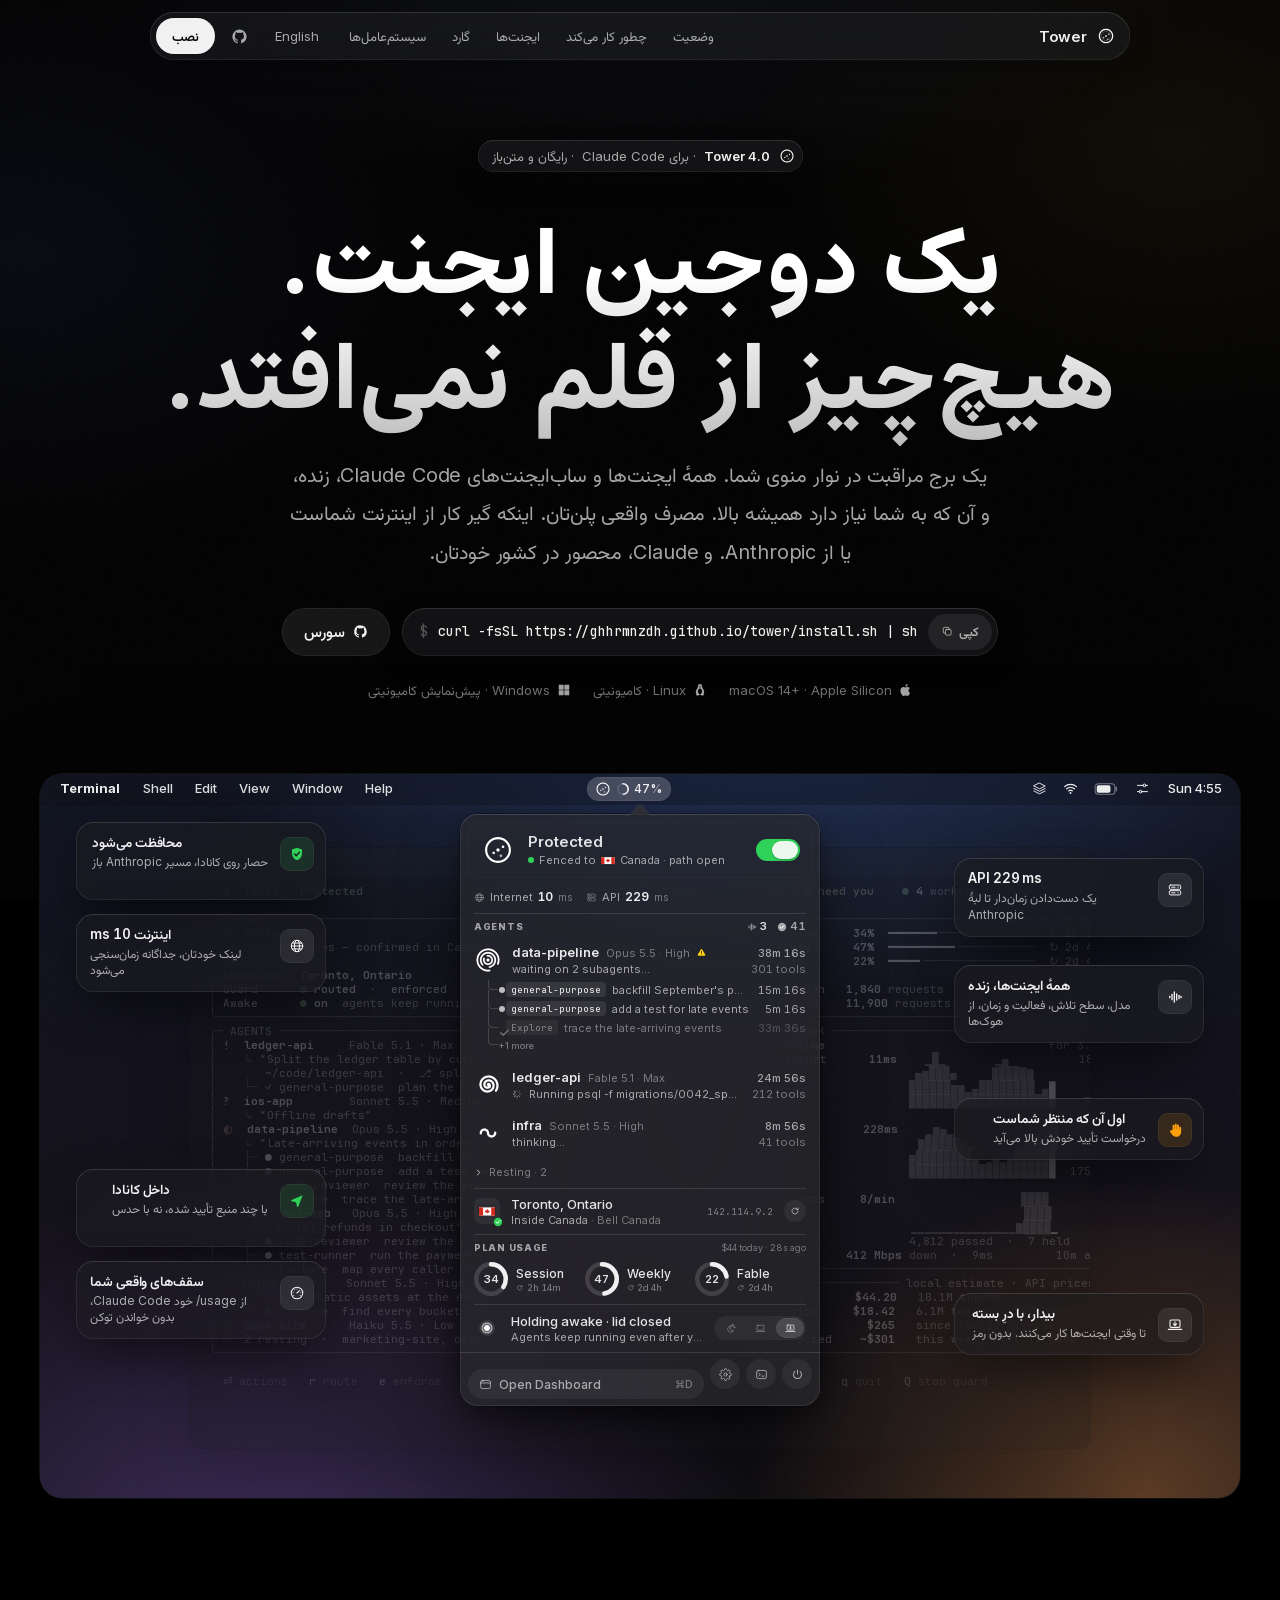
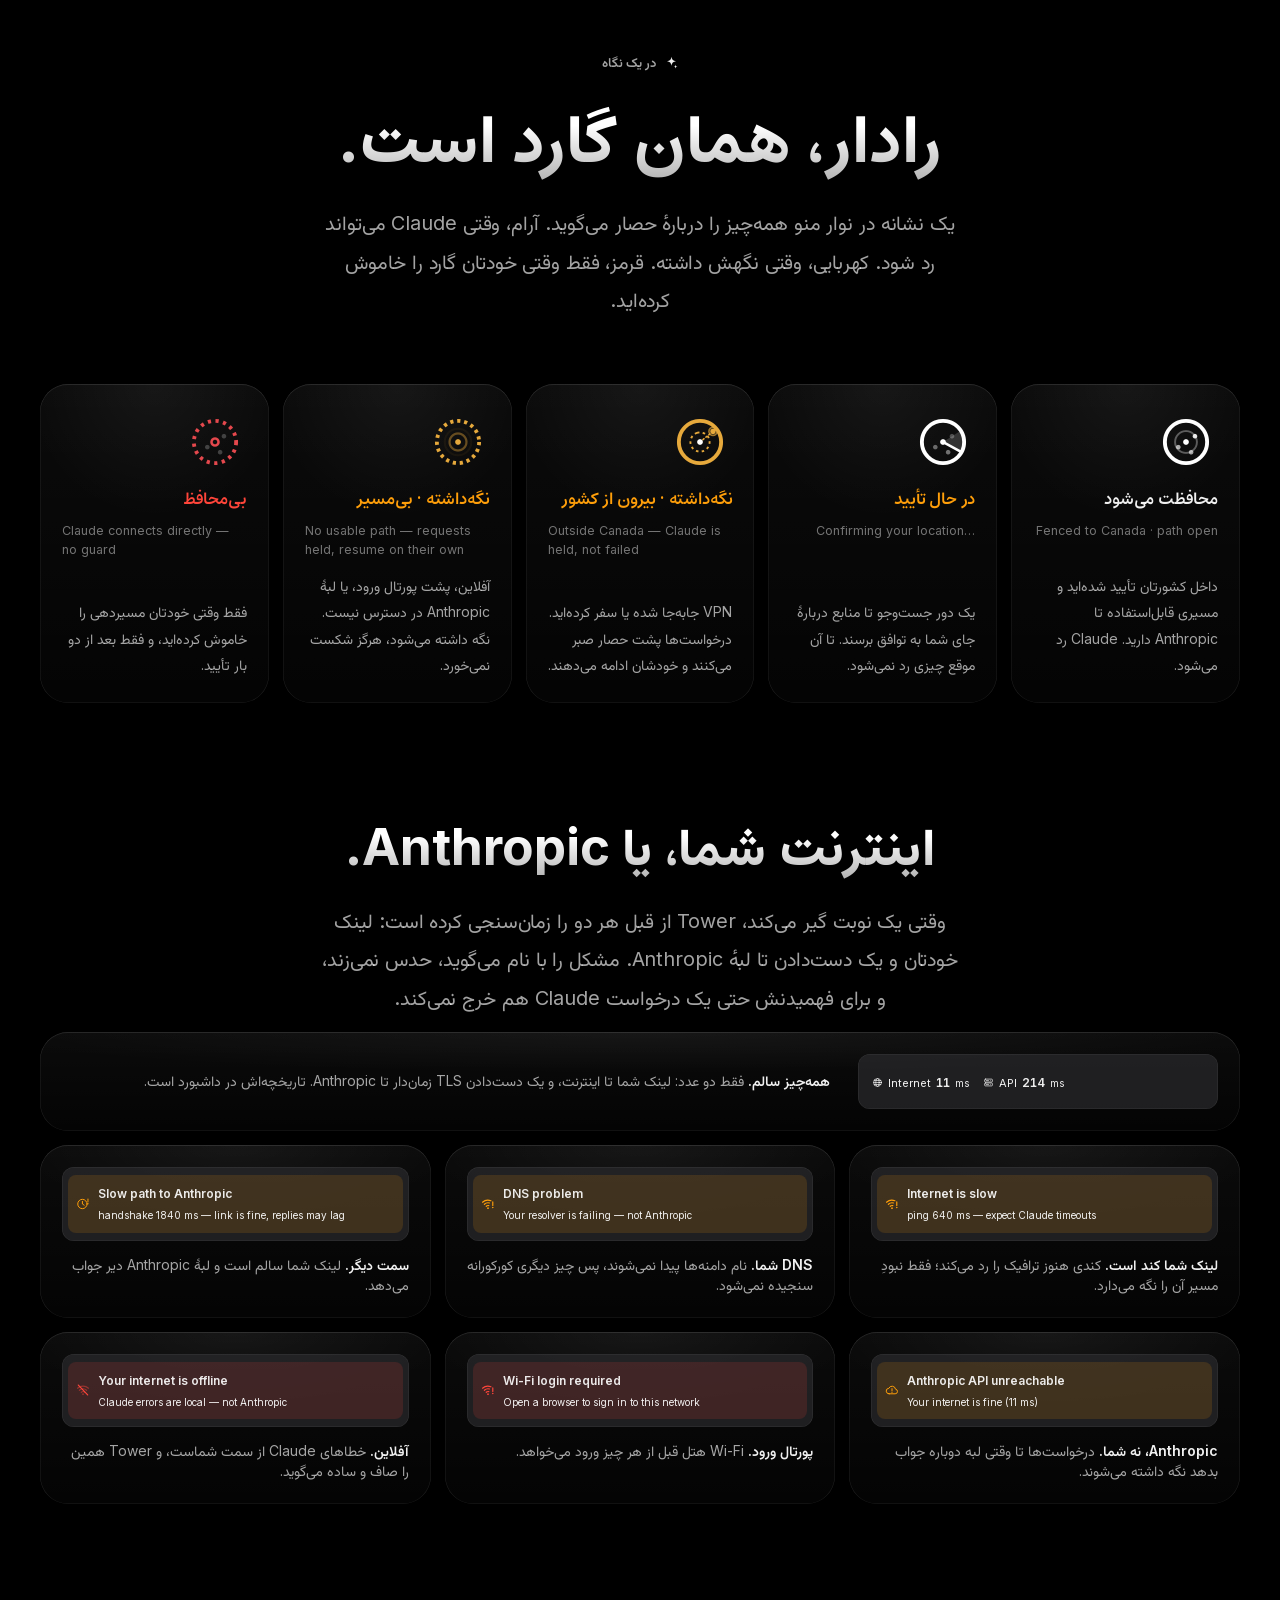
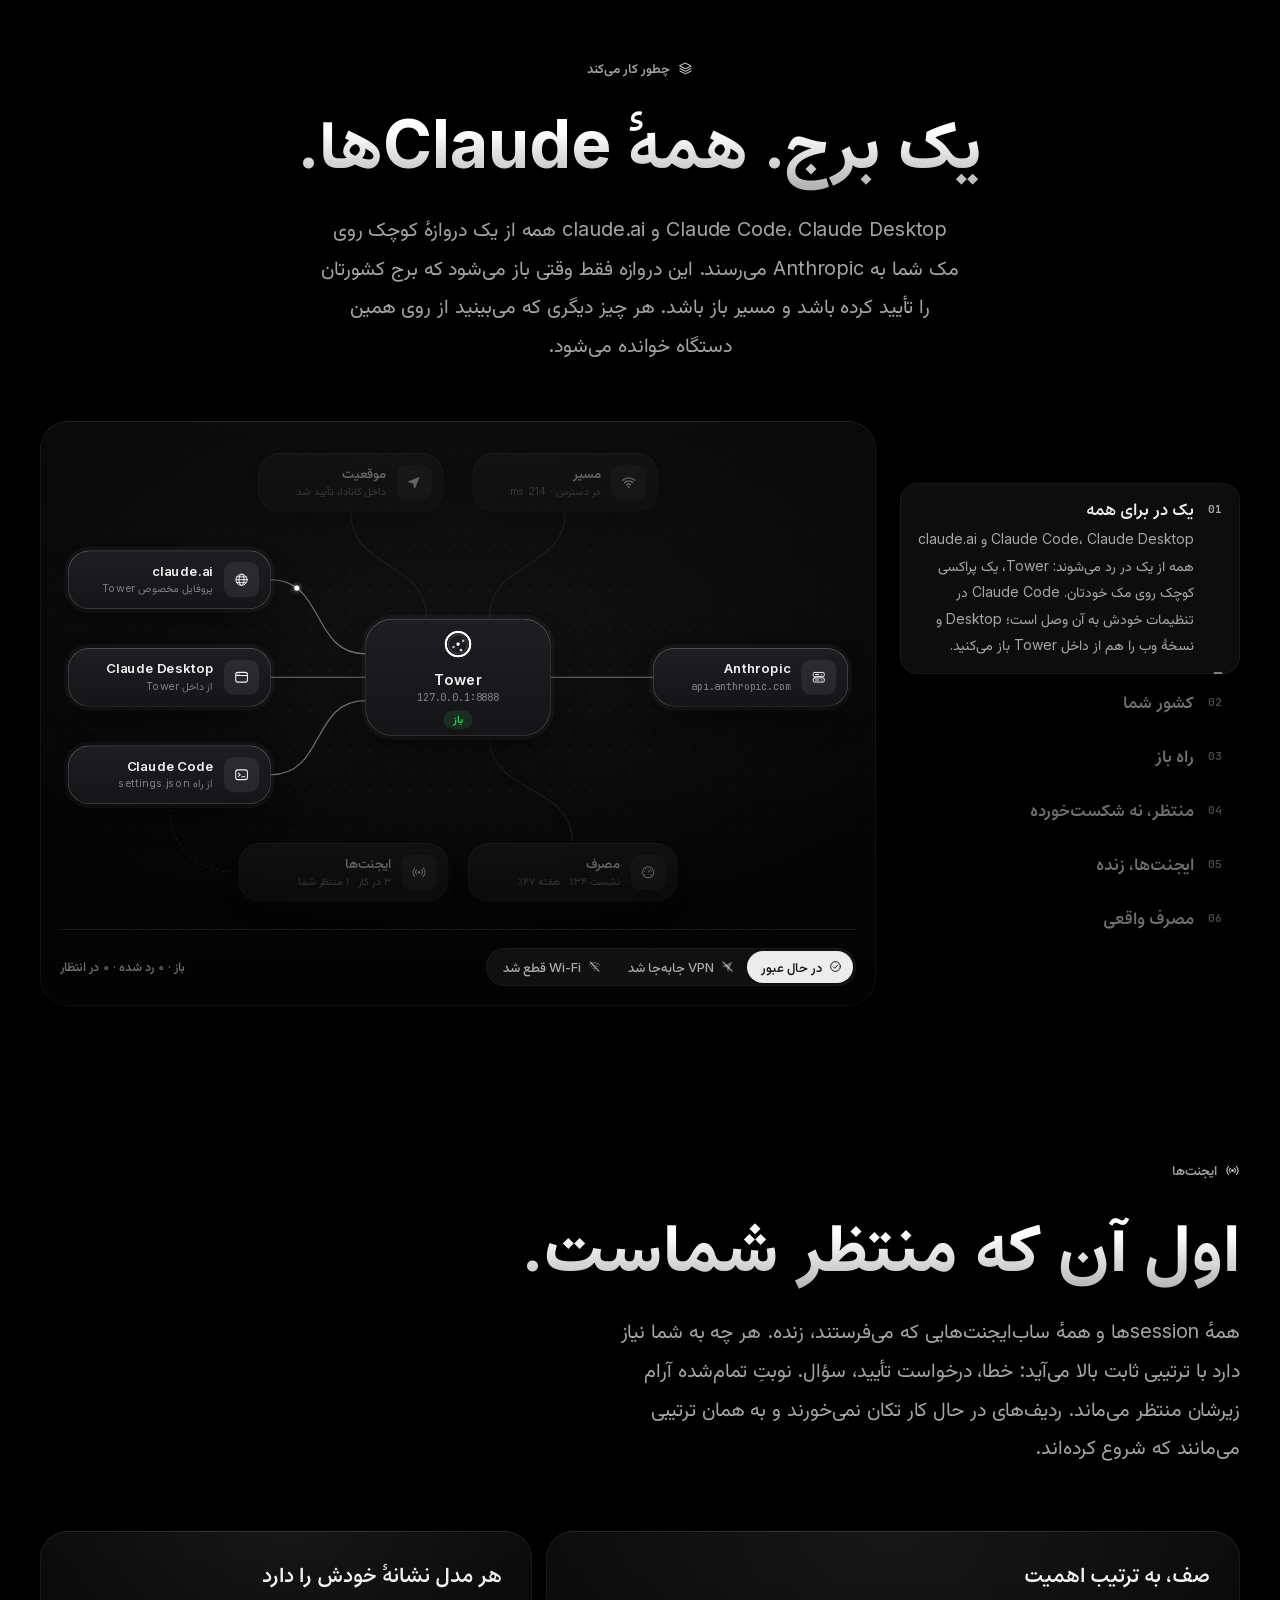
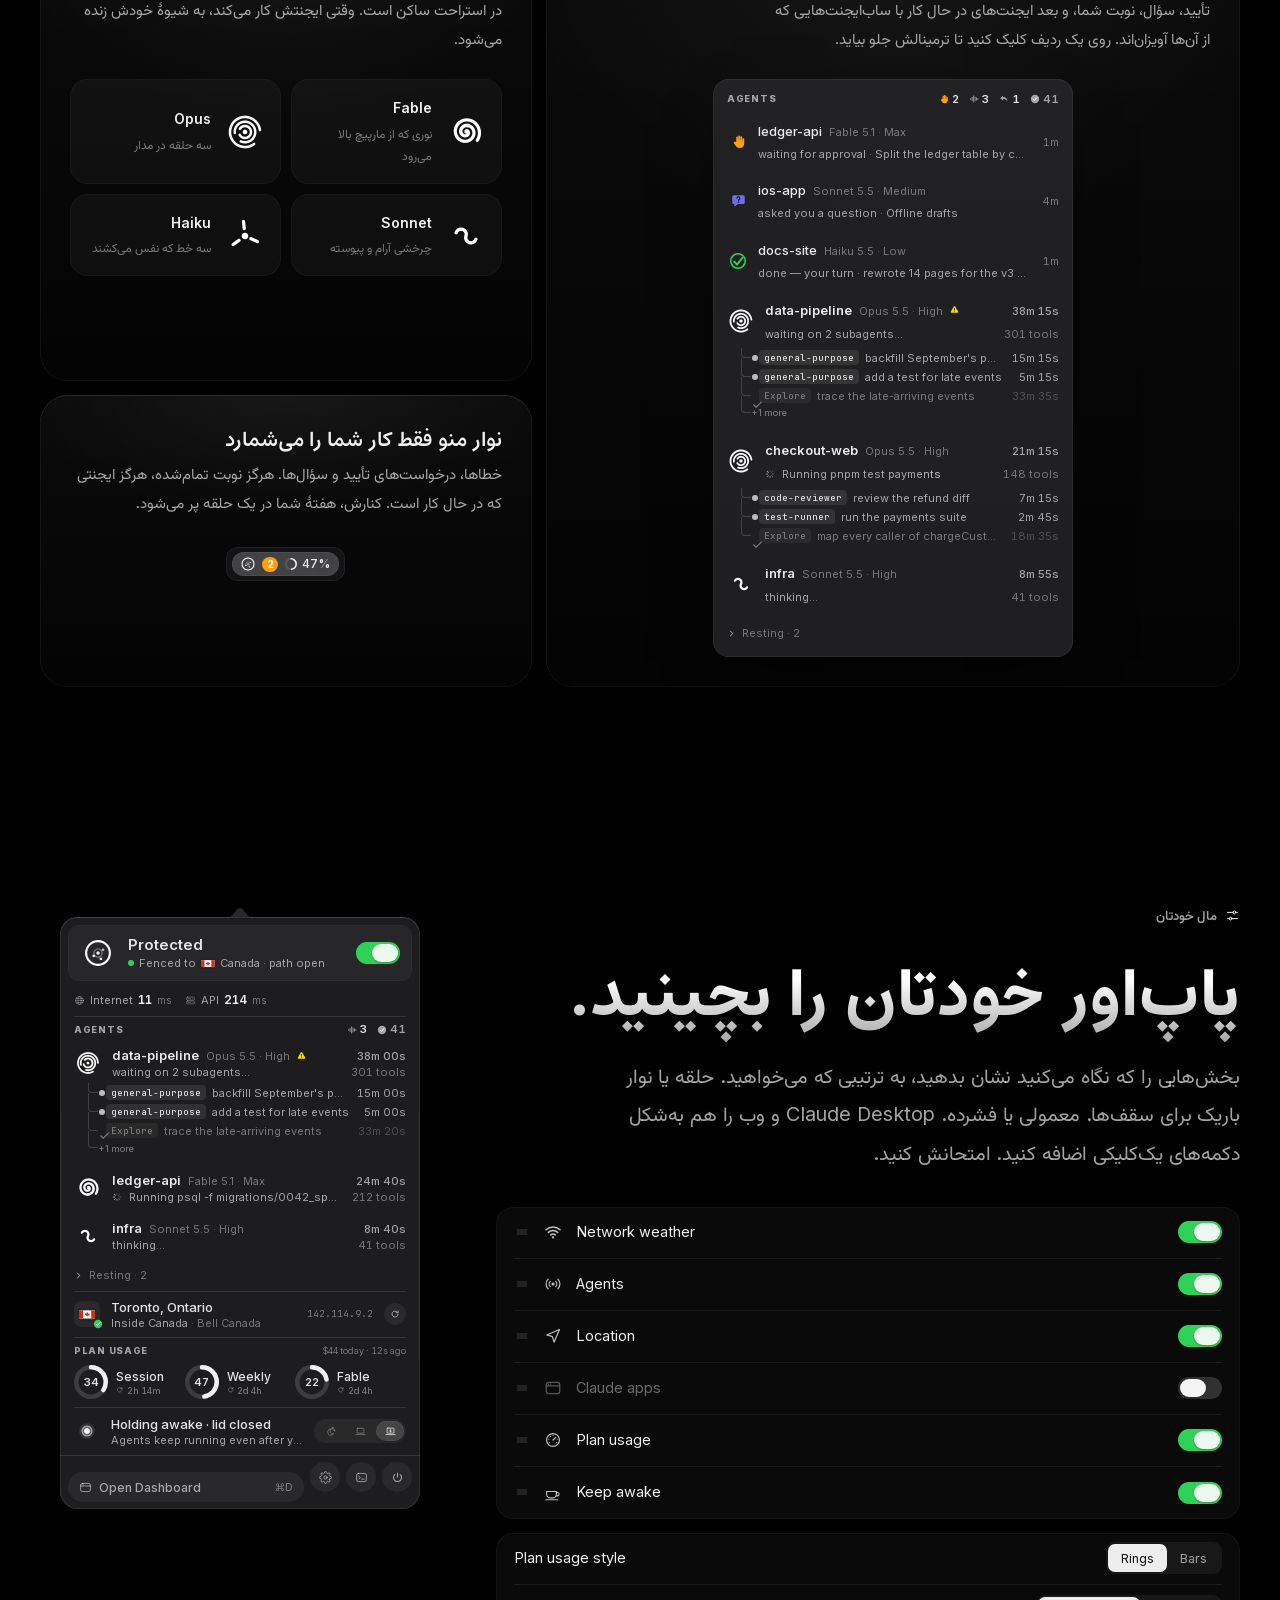
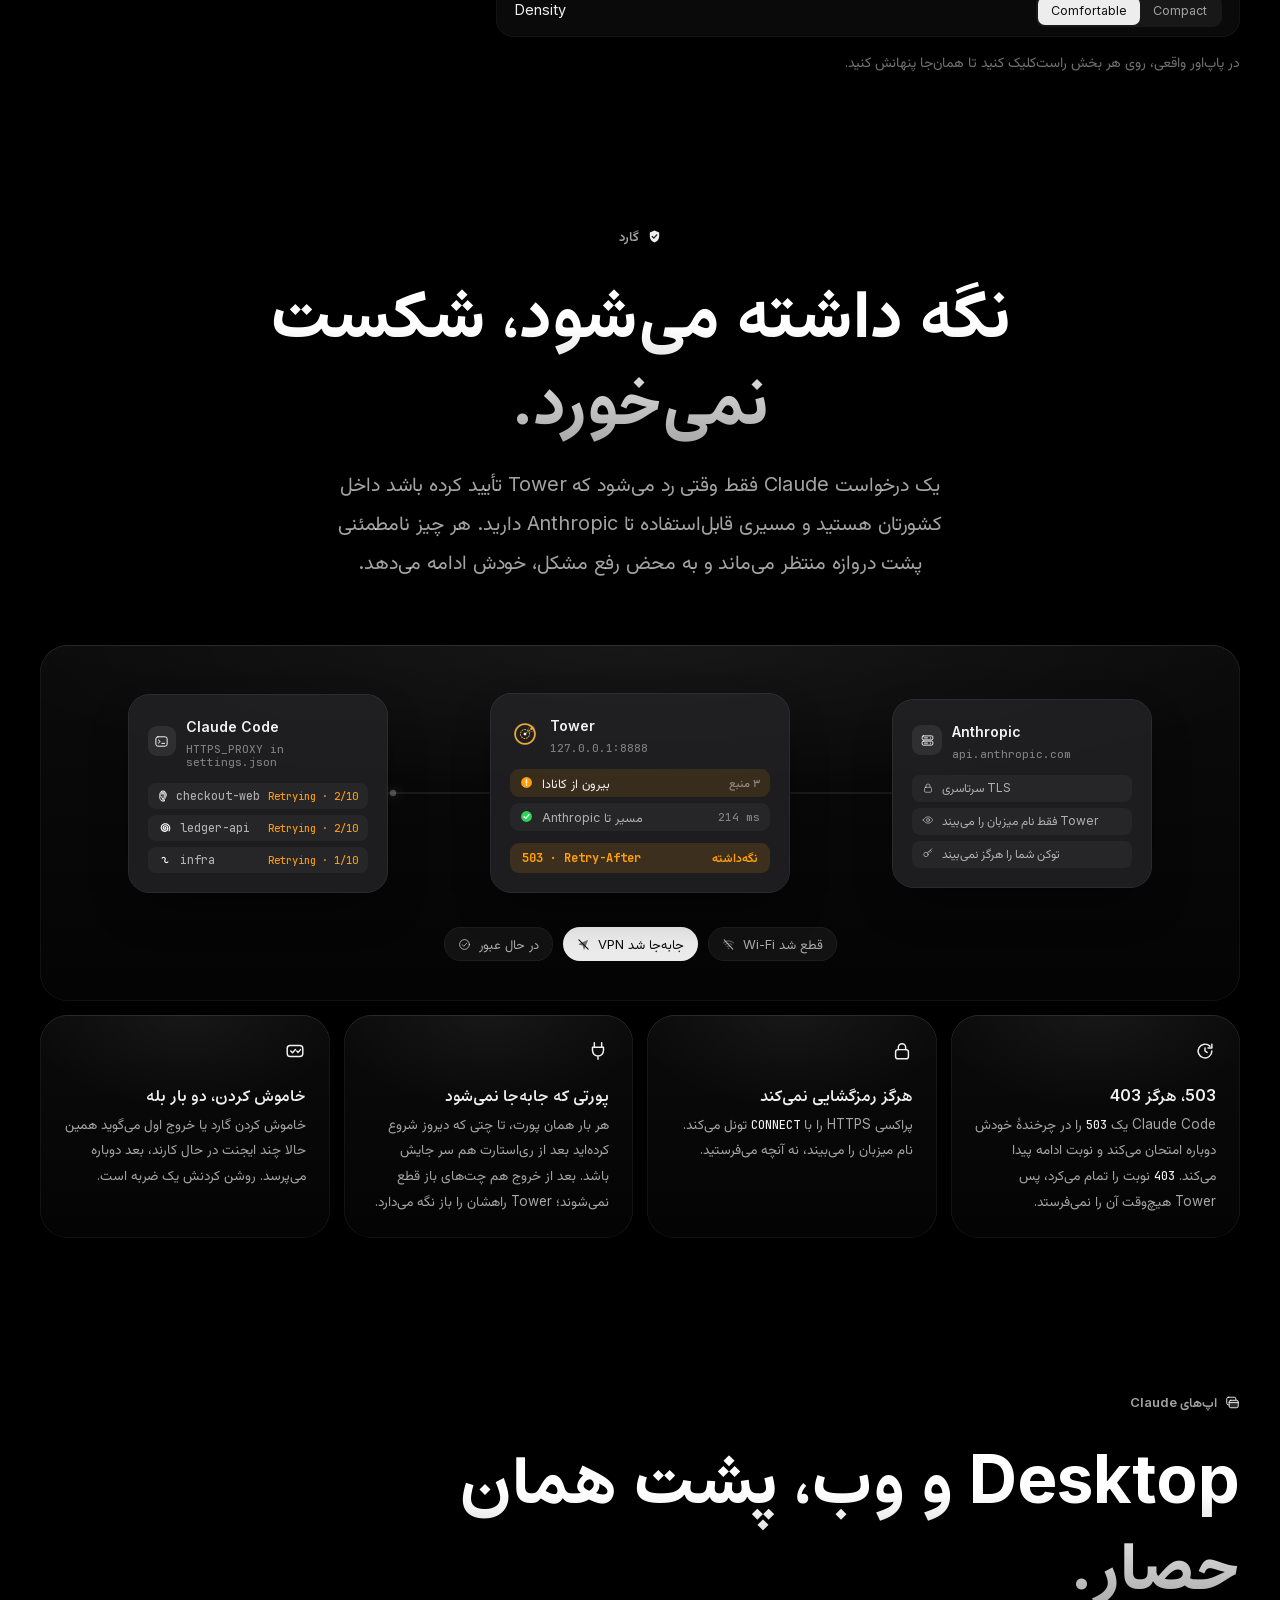
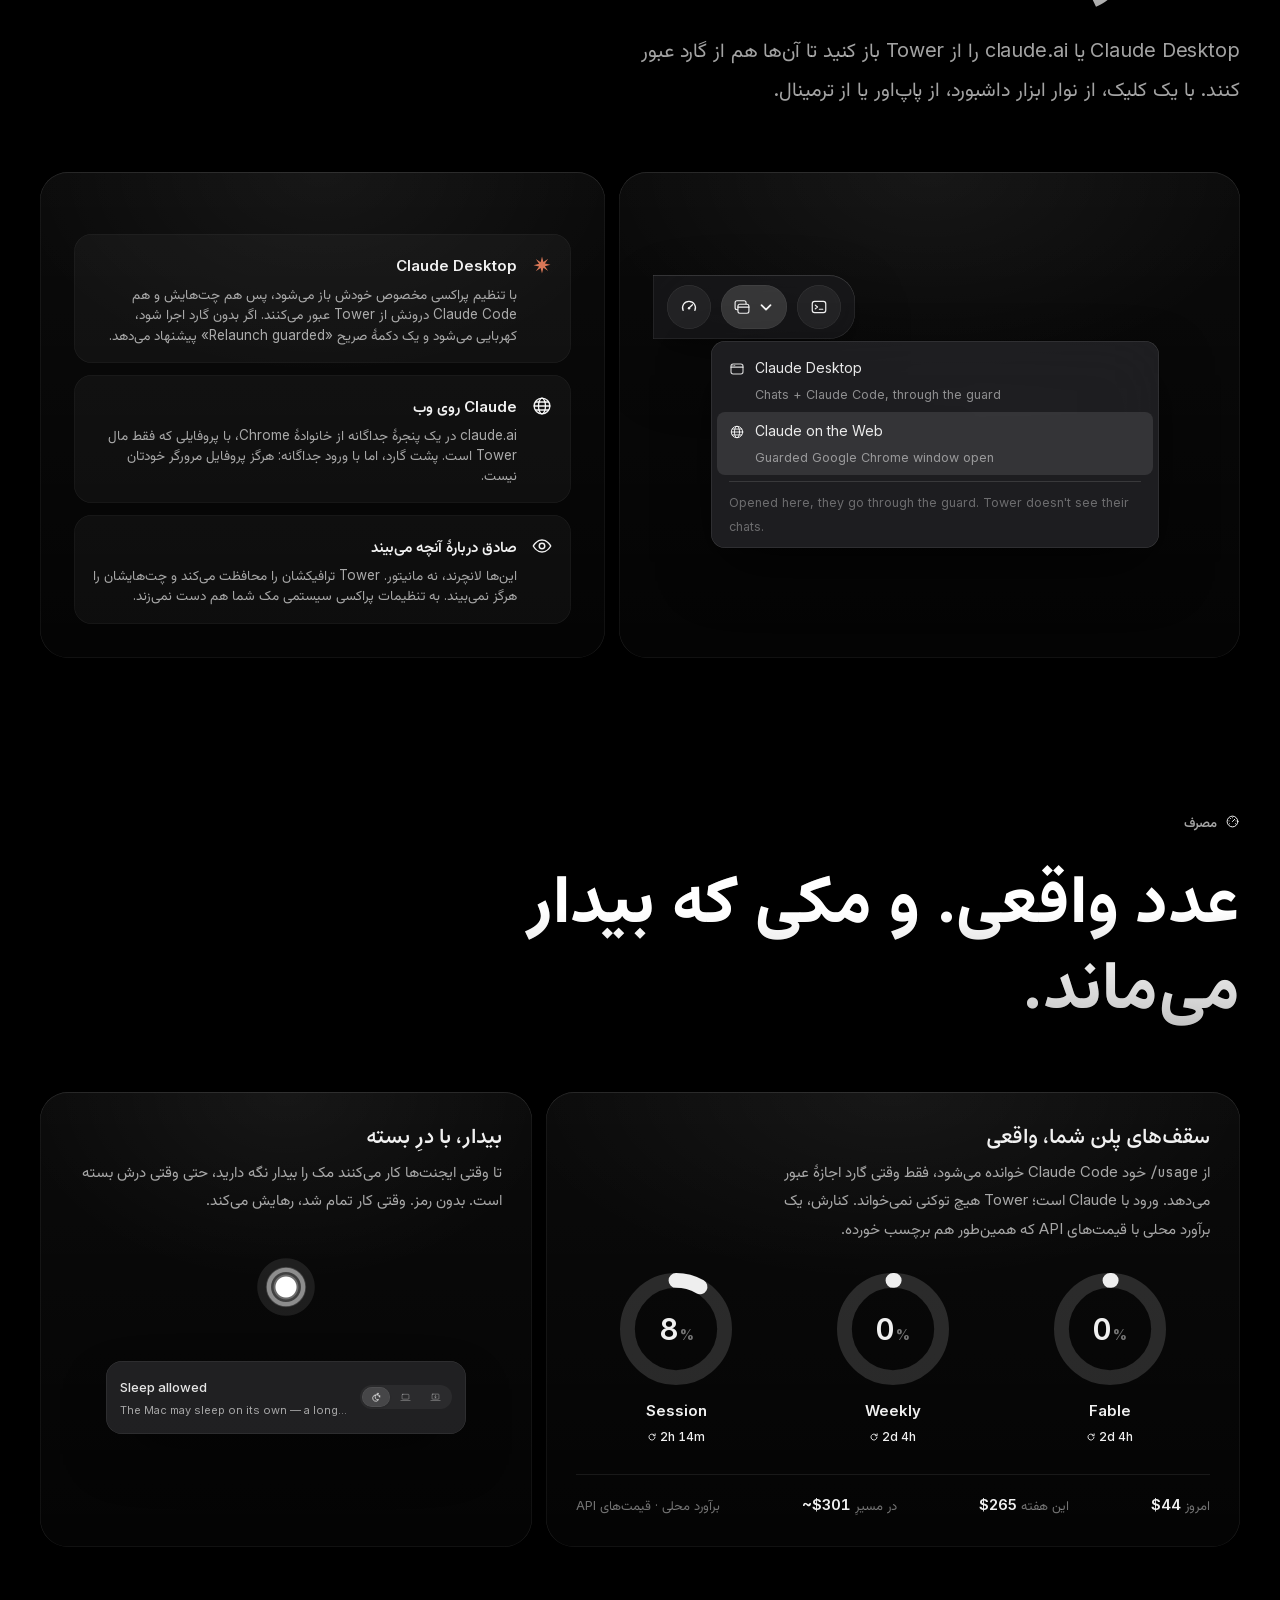
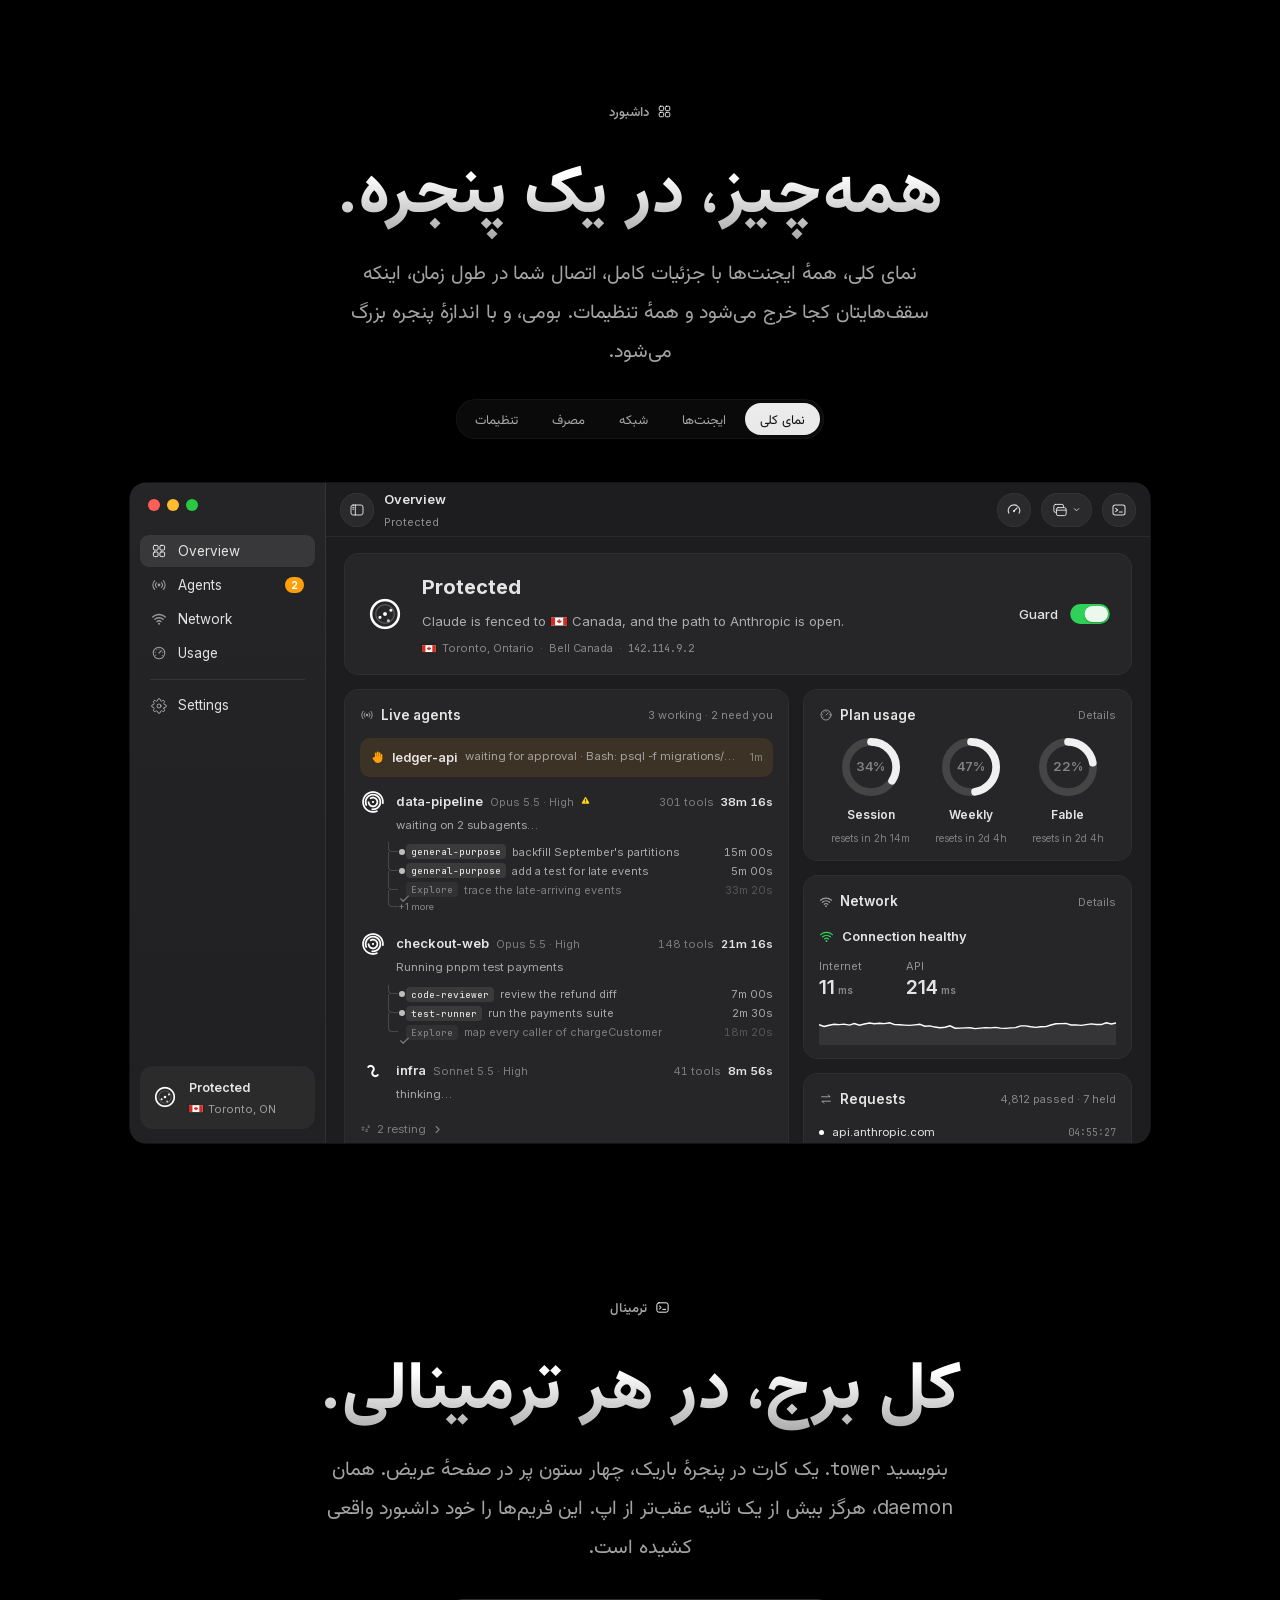
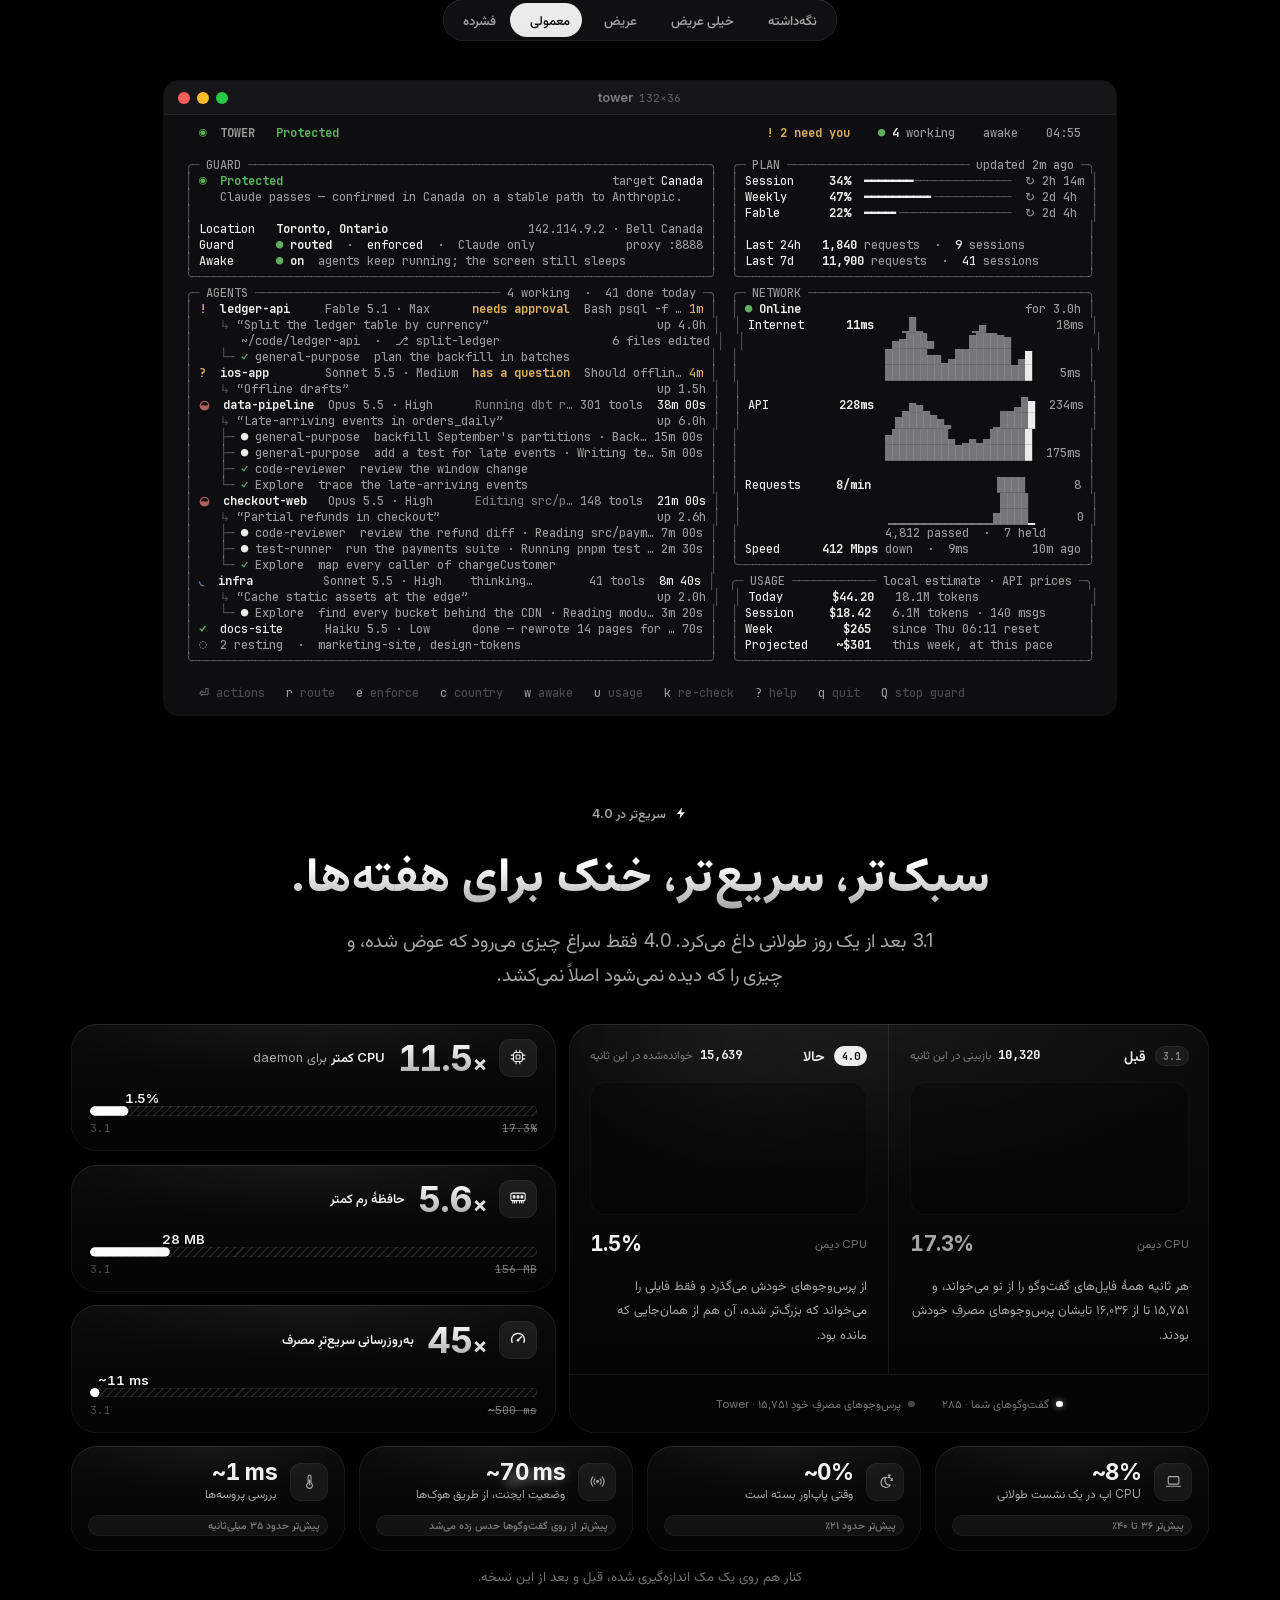
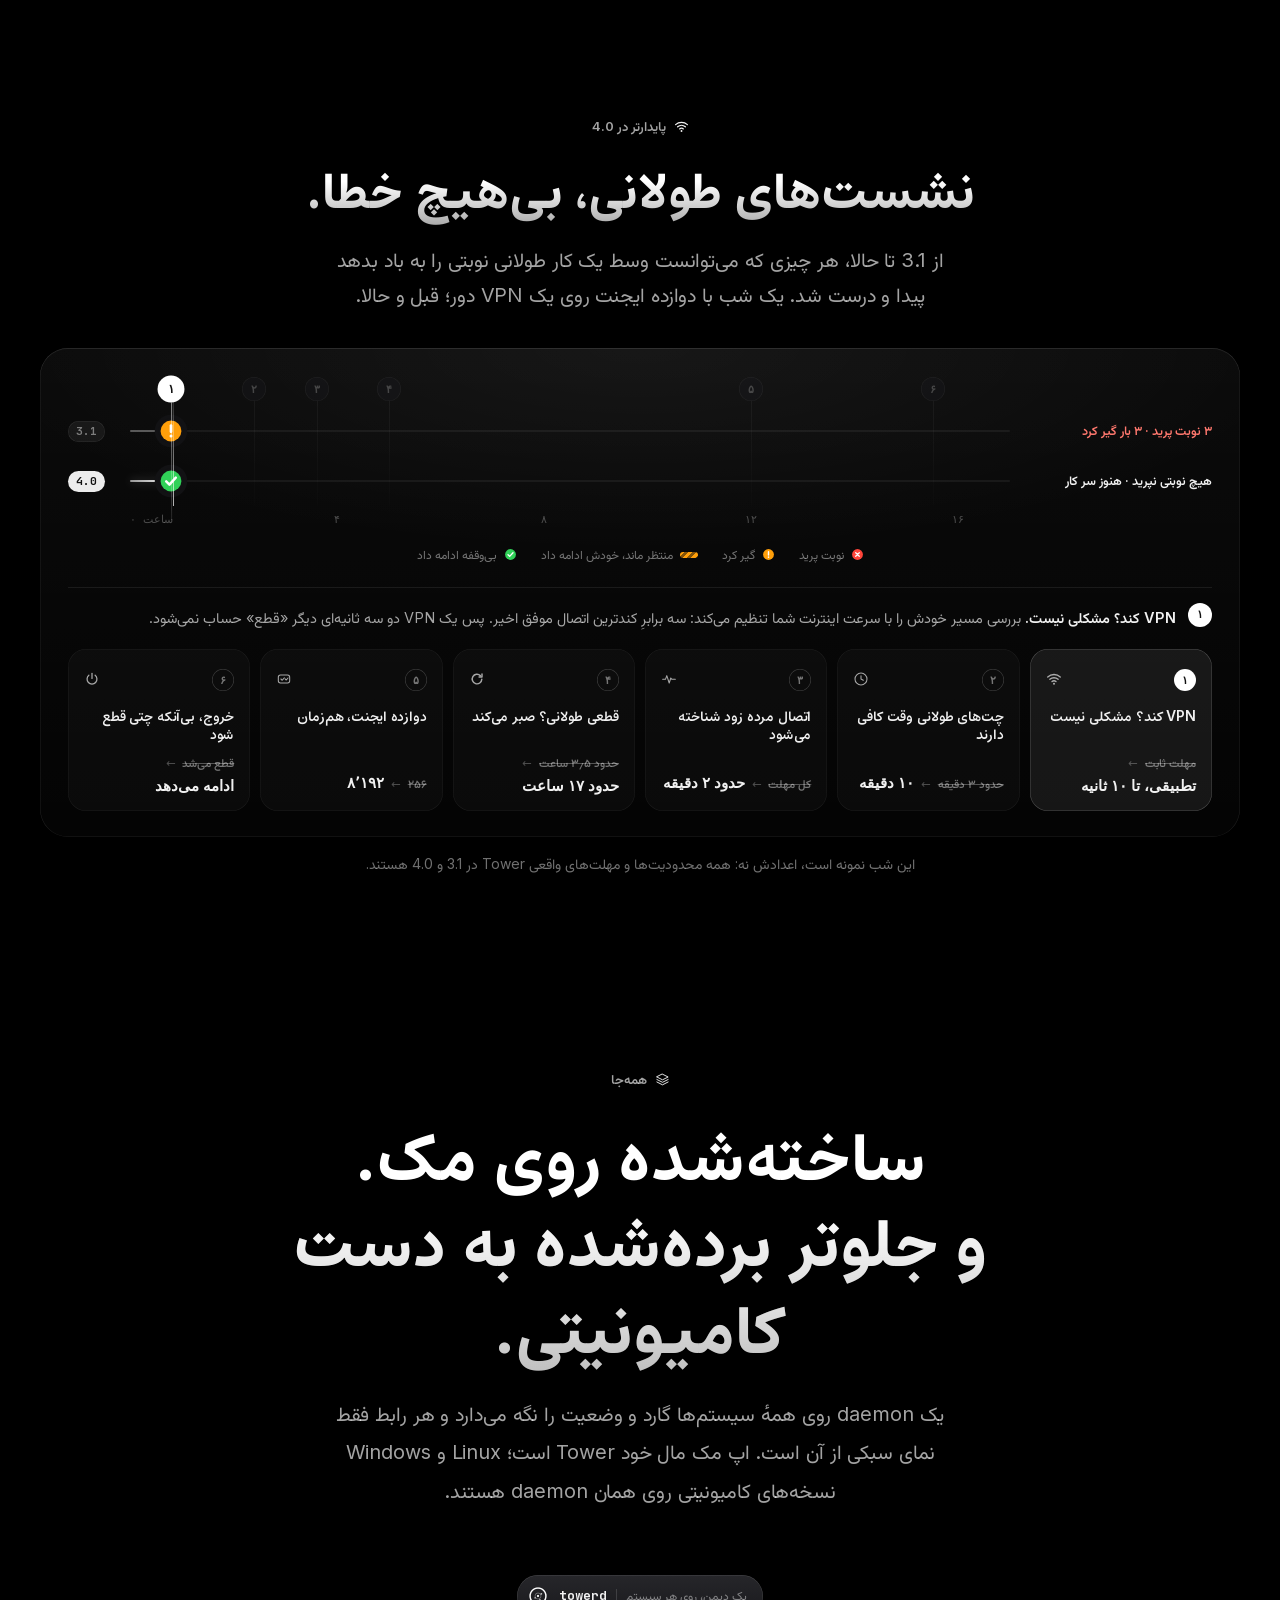
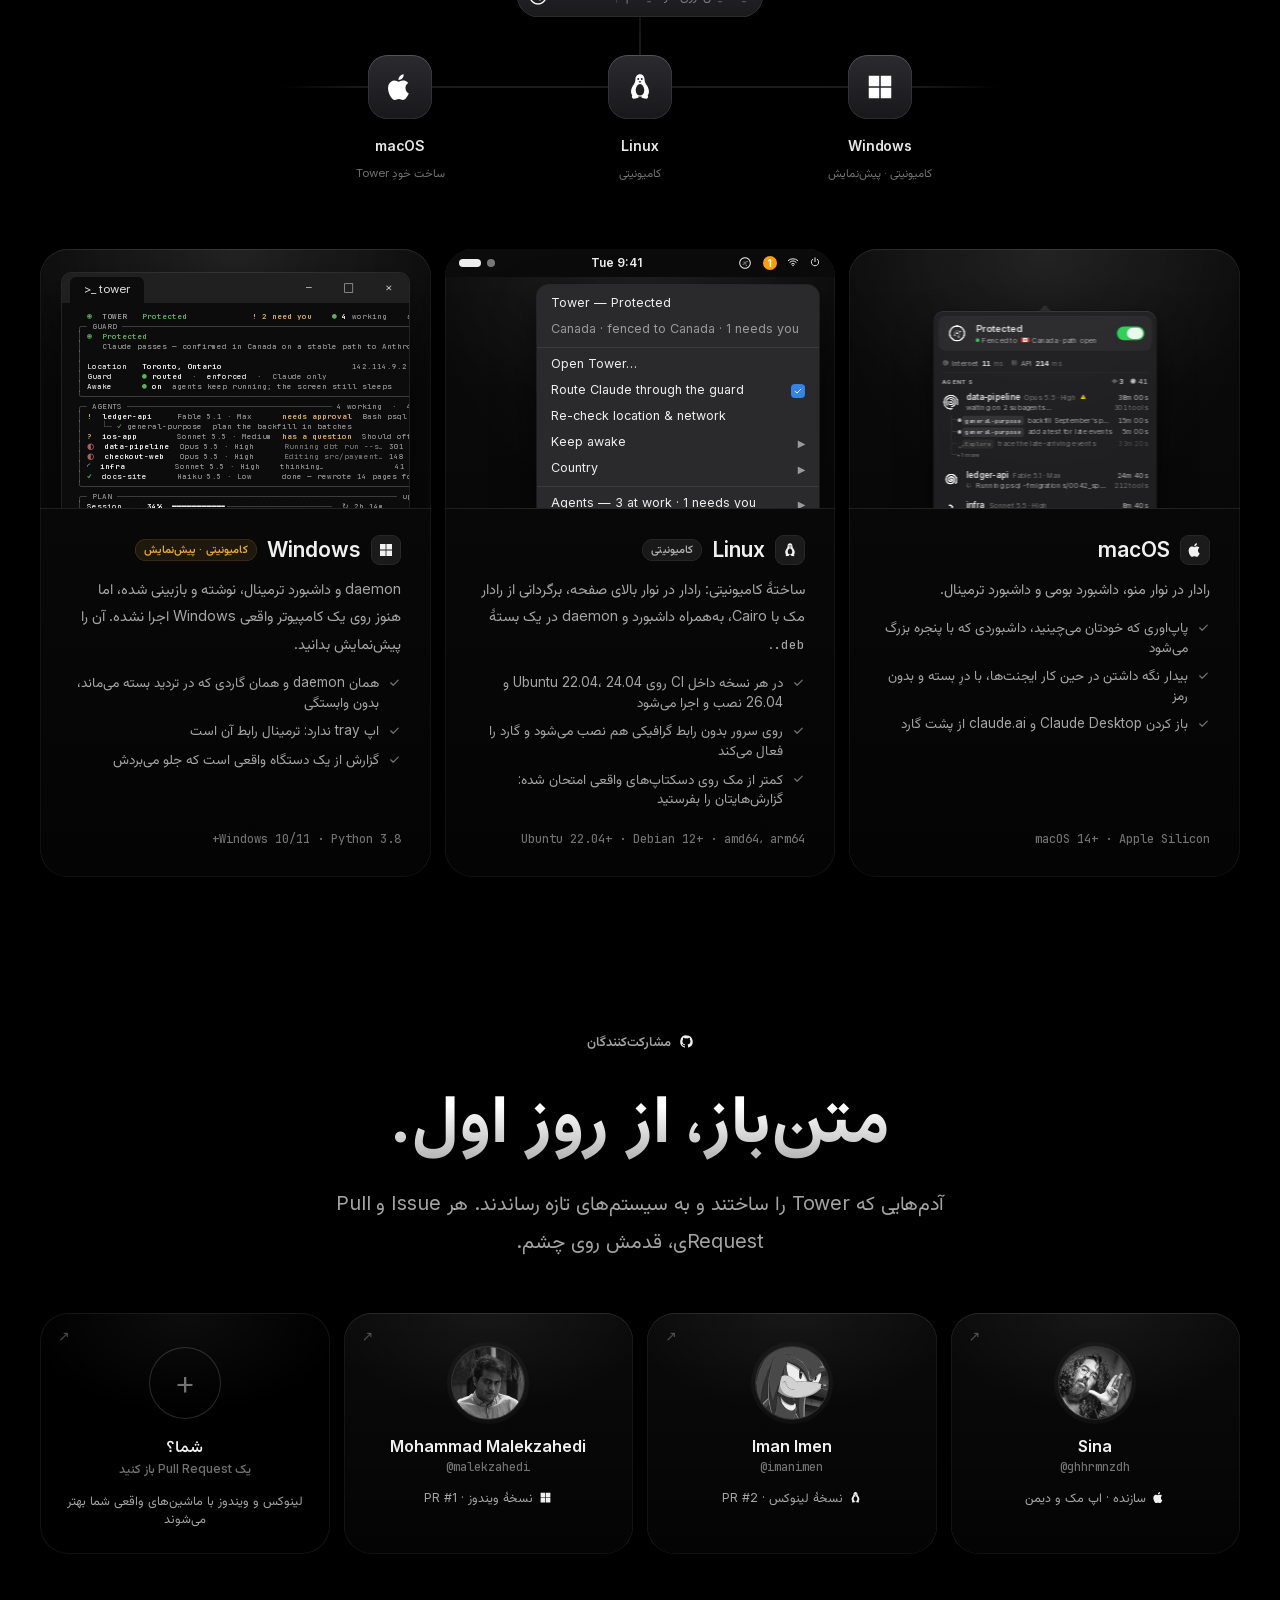
==== commit 4ba97e09: "Publish site @ b1c26b1" ====
--- a/fa/index.html
+++ b/fa/index.html
@@ -1,62 +1,66 @@
 <!doctype html>
 <html lang="fa" dir="rtl">
 <head>
-<!-- Tower — one self-contained page. No third-party origins; fonts are local.
-     The radar and the four model marks are the real geometry from src/Glyph.swift,
-     so the page animates the identity itself, not a picture of it. -->
+<!-- Tower, the Persian edition. Same shared app.css / app.js / how.js as
+     the English page; every replica of the app stays English and LTR, as the
+     app does. The terminal frames are spliced into #tuiData by
+     tools/tui-frames.py. -->
 <meta charset="utf-8">
-<meta name="viewport" content="width=device-width, initial-scale=1">
-
-<title>Tower — مانیتور Agentهای Claude Code و نمایش مصرف برای macOS</title>
-<meta name="description" content="اپ رایگان و متن‌باز برای menu bar مک، همراه با داشبورد ترمینال برای Claude Code: Agentهای در حال اجرا را ببینید، مصرف واقعی پلن را دنبال کنید و Claude را — fail-closed — روی کشور هدف قفل کنید تا هیچ درخواستی از کشور اشتباه بیرون نرود.">
+<meta name="viewport" content="width=device-width, initial-scale=1, viewport-fit=cover">
+<title>Tower · برج مراقبت ایجنت‌های Claude Code · macOS، Linux، Windows</title>
+<meta name="description" content="مانیتور رایگان و متن‌باز برای Claude Code: همهٔ ایجنت‌ها و ساب‌ایجنت‌ها به‌صورت زنده، صفی از کارهایی که منتظر شما هستند، مصرف واقعی پلن، تشخیص مشکل شبکه و گاردی که Claude را در کشور شما نگه می‌دارد. اپ نوار منو و داشبورد بومی برای macOS، با نسخه‌های کامیونیتی برای Linux و Windows.">
 <link rel="canonical" href="https://ghhrmnzdh.github.io/tower/fa/">
 <link rel="alternate" hreflang="en" href="https://ghhrmnzdh.github.io/tower/">
 <link rel="alternate" hreflang="fa" href="https://ghhrmnzdh.github.io/tower/fa/">
 <link rel="alternate" hreflang="x-default" href="https://ghhrmnzdh.github.io/tower/">
 <meta name="color-scheme" content="dark">
 <meta name="theme-color" content="#000000">
-
 <meta property="og:type" content="website">
 <meta property="og:site_name" content="Tower">
 <meta property="og:url" content="https://ghhrmnzdh.github.io/tower/fa/">
-<meta property="og:title" content="Tower — مانیتور Agentهای Claude Code برای macOS">
-<meta property="og:description" content="همه Agentهای Claude Code در یک نما: model، effort، وضعیت و پیشرفت. مصرف واقعی پلن. قفل کردن Claude روی کشور هدف، با رفتار fail-closed.">
+<meta property="og:title" content="Tower · برج مراقبت ایجنت‌های Claude Code">
+<meta property="og:description" content="همهٔ ایجنت‌ها و ساب‌ایجنت‌های Claude Code، زنده. اول آن که منتظر شماست. مصرف واقعی پلن. اینترنت شما یا Anthropic، با نام. و Claude، محصور در کشور خودتان.">
 <meta property="og:image" content="https://ghhrmnzdh.github.io/tower/og-fa.png">
 <meta property="og:image:width" content="1200">
 <meta property="og:image:height" content="630">
-<meta property="og:image:alt" content="نشان راداری Tower روی زمینه مشکی، با متن: برج مراقبت برای Agentهای Claude.">
+<meta property="og:image:alt" content="پاپ‌اور Tower در نوار منوی مک: محافظت‌شده و محصور در کانادا، تأخیر اینترنت و API، سه ایجنت Claude Code با ساب‌ایجنت‌هایشان، حلقه‌های مصرف پلن و بیدار نگه داشتن.">
+<meta property="og:video" content="https://ghhrmnzdh.github.io/tower/og-fa.mp4">
+<meta property="og:video:secure_url" content="https://ghhrmnzdh.github.io/tower/og-fa.mp4">
+<meta property="og:video:type" content="video/mp4">
+<meta property="og:video:width" content="1200">
+<meta property="og:video:height" content="630">
 <meta property="og:locale" content="fa_IR">
 <meta name="twitter:card" content="summary_large_image">
-<meta name="twitter:title" content="Tower — مانیتور Agentهای Claude Code برای macOS">
-<meta name="twitter:description" content="همه Agentهای Claude Code در یک نما. مصرف واقعی پلن. قفل کردن Claude روی کشور هدف، با رفتار fail-closed.">
+<meta name="twitter:title" content="Tower · برج مراقبت ایجنت‌های Claude Code">
+<meta name="twitter:description" content="همهٔ ایجنت‌ها و ساب‌ایجنت‌های Claude Code، زنده. اول آن که منتظر شماست. مصرف واقعی پلن. و Claude، محصور در کشور خودتان.">
 <meta name="twitter:image" content="https://ghhrmnzdh.github.io/tower/og-fa.png">
-
 <link rel="icon" href="../favicon.svg" type="image/svg+xml">
 <link rel="apple-touch-icon" href="../apple-touch-icon.png">
 <link rel="preload" href="../fonts/vazirmatn-arabic.woff2" as="font" type="font/woff2" crossorigin>
-<link rel="preload" href="../fonts/estedad-arabic.woff2" as="font" type="font/woff2" crossorigin>
-<link rel="preload" href="../fonts/jetbrainsmono-500.woff2" as="font" type="font/woff2" crossorigin>
-
+<link rel="stylesheet" href="../app.css">
 <script type="application/ld+json">
 {
   "@context": "https://schema.org",
   "@type": "SoftwareApplication",
   "name": "Tower",
+  "inLanguage": "fa",
   "applicationCategory": "DeveloperApplication",
-  "operatingSystem": "macOS 14.0 or later (Apple Silicon); Windows 10/11 (terminal dashboard, experimental)",
+  "operatingSystem": "macOS 14 or later (Apple Silicon); Linux community edition (Ubuntu 22.04 to 26.04, Debian 12 or later); Windows community preview (terminal dashboard)",
   "offers": { "@type": "Offer", "price": "0", "priceCurrency": "USD" },
   "url": "https://ghhrmnzdh.github.io/tower/fa/",
   "image": "https://ghhrmnzdh.github.io/tower/og-fa.png",
   "downloadUrl": "https://github.com/ghhrmnzdh/tower/releases/latest",
   "softwareRequirements": "Claude Code; Python 3.8 or later at runtime",
-  "description": "اپ menu bar و داشبورد ترمینال که همه Agentهای در حال اجرای Claude Code را مانیتور می‌کند، مصرف واقعی پلن را از claude /usage نشان می‌دهد و با یک proxy محلی fail-closed، Claude را روی کشور هدف قفل می‌کند.",
+  "description": "برج مراقبت ایجنت‌های Claude Code: اپ نوار منو و داشبورد بومی برای macOS، رادار نوار بالا برای Linux و داشبورد ترمینال در همه‌جا. همهٔ ایجنت‌ها و ساب‌ایجنت‌ها را زیر نظر دارد، کارهایی را که منتظر شما هستند به ترتیب اهمیت می‌چیند، مصرف واقعی پلن را از claude /usage نشان می‌دهد، مشکل شبکه را جدا می‌کند و با یک پراکسی محلی که در تردید بسته می‌ماند، Claude را در یک کشور نگه می‌دارد.",
   "featureList": [
-    "مانیتور کردن همه Agentهای در حال اجرای Claude Code: model، effort، وضعیت و پیشرفت",
-    "صف مرتب‌شده برای مواردی که به شما نیاز دارند: failed، blocked، asking، done",
-    "نمایش مصرف واقعی پلن از claude -p /usage",
-    "قفل کردن Claude Code روی کشور هدف با proxy guard به شکل fail-closed",
-    "تشخیص خطای شبکه: اتصال شما یا Anthropic",
-    "هشدار برخورد بین Agentها در یک repo یا یک فایل"
+    "همهٔ ایجنت‌ها و ساب‌ایجنت‌های Claude Code به‌صورت زنده: مدل، سطح تلاش، فعالیت، ابزارها و زمان",
+    "صف کارهایی که منتظر شما هستند: خطا، درخواست تأیید، سؤال و بعد نوبت تمام‌شده",
+    "هشدار برخورد بین ایجنت‌هایی که روی یک repo یا یک فایل کار می‌کنند",
+    "مصرف واقعی پلن از claude -p /usage، به‌همراه یک برآورد محلی برچسب‌دار",
+    "تشخیص مشکل شبکه: اتصال شما یا Anthropic",
+    "گارد کشوری که در تردید بسته می‌ماند: درخواست نگه‌داشته منتظر است، شکست‌خورده نیست",
+    "بیدار نگه داشتن سیستم در حین کار ایجنت‌ها، حتی با درِ بسته",
+    "باز کردن Claude Desktop و claude.ai از پشت گارد"
   ],
   "sameAs": ["https://github.com/ghhrmnzdh/tower"]
 }
@@ -65,1835 +69,449 @@
 {
   "@context": "https://schema.org",
   "@type": "FAQPage",
+  "inLanguage": "fa",
   "mainEntity": [
-    {"@type":"Question","name":"آیا Tower کلید API یا tokenهای Anthropic را می‌خواند؟","acceptedAnswer":{"@type":"Answer","text":"نه. مصرف واقعی پلن از خروجی خود Claude Code یعنی claude -p /usage می‌آید. احراز هویت را خود Claude انجام می‌دهد و Tower هیچ tokenای را نمی‌خواند. proxy ترافیک HTTPS را با CONNECT تونل می‌کند؛ فقط hostnameها را می‌بیند و ترافیک شما را decrypt نمی‌کند."}},
-    {"@type":"Question","name":"Tower چطور Claude Code را روی یک کشور قفل می‌کند؟","acceptedAnswer":{"@type":"Answer","text":"Tower یک proxy محلی کوچک اجرا می‌کند و Claude Code را از طریق کلید HTTPS_PROXY در ~/.claude/settings.json به آن وصل می‌کند، نه از طریق shell شما. وقتی قطعا بیرون از کشور هدف باشید، درخواست Claude نگه داشته می‌شود و با 503 و Retry-After جواب می‌گیرد؛ بنابراین Claude آن را در spinner خودش retry می‌کند. درخواست pending می‌ماند، failed نمی‌شود، و وقتی دوباره داخل کشور هدف باشید ادامه پیدا می‌کند."}},
-    {"@type":"Question","name":"اگر Tower بسته شود یا crash کند چه می‌شود؟","acceptedAnswer":{"@type":"Answer","text":"قبل از خروج، proxy از settings.json حذف می‌شود تا Claude Code دوباره مستقیم وصل شود. guard در هر خروج سالم و از طریق atexit مسیر را برمی‌گرداند و daemon تک‌نمونه‌ای است. crash کردن front-end باعث خراب شدن Claude نمی‌شود."}},
-    {"@type":"Question","name":"از کجا بفهمم قطعی از اینترنت من است یا از Anthropic؟","acceptedAnswer":{"@type":"Answer","text":"Tower هر دو را پیوسته و بی‌سروصدا بررسی می‌کند: لینک شما و یک TLS handshake زمان‌گیری‌شده با api.anthropic.com. نتیجه را به شکل online، degraded، offline، captive portal یا مشکل سمت Anthropic نشان می‌دهد و یک speed test دستی هم دارد. حدس لازم نیست و برای فهمیدن وضعیت، هیچ درخواست Claude مصرف نمی‌شود."}},
-    {"@type":"Question","name":"Tower رایگان است؟ روی Windows یا Linux اجرا می‌شود؟","acceptedAnswer":{"@type":"Answer","text":"Tower رایگان و متن‌باز است. تجربه کامل، یعنی menubar app به‌همراه terminal dashboard، روی macOS 14 یا جدیدتر و Apple Silicon اجرا می‌شود. روی Windows 10/11، daemon و terminal dashboard همین حالا اجرا می‌شوند: همان guard، همان proxy fail-closed و بدون dependency. فعلا experimental است؛ نوشته و review شده، اما هنوز روی سخت‌افزار واقعی Windows تست نشده است. native tray app برای Windows مرحله بعدی است. front-end لینوکس هم برنامه‌ریزی شده و curses dashboard باید از حالا روی Linux اجرا شود."}}
+    {"@type":"Question","name":"آیا Tower توکن Anthropic یا ترافیک من را می‌خواند؟","acceptedAnswer":{"@type":"Answer","text":"نه. مصرف پلن از دستور خود Claude Code یعنی claude -p /usage خوانده می‌شود؛ ورود را خود Claude انجام می‌دهد و Tower هیچ توکنی را نمی‌خواند. پراکسی ترافیک HTTPS را با CONNECT تونل می‌کند: فقط نام میزبان‌ها را می‌بیند و آنچه می‌فرستید را هرگز رمزگشایی نمی‌کند."}},
+    {"@type":"Question","name":"Tower چطور Claude Code را در یک کشور نگه می‌دارد؟","acceptedAnswer":{"@type":"Answer","text":"یک پراکسی محلی کوچک اجرا می‌کند و Claude Code را از طریق بخش env در ~/.claude/settings.json به آن وصل می‌کند، هرگز از طریق shell شما. یک درخواست Claude فقط وقتی رد می‌شود که تأیید شده باشد داخل کشورتان هستید و مسیری قابل‌استفاده تا Anthropic دارید. در غیر این صورت چند لحظه نگه داشته می‌شود و با 503 و Retry-After جواب می‌گیرد؛ پس Claude در چرخندهٔ تلاش دوبارهٔ خودش منتظر می‌ماند و خودش ادامه می‌دهد."}},
+    {"@type":"Question","name":"Tower از کجا می‌داند هر ایجنت چه می‌کند؟","acceptedAnswer":{"@type":"Answer","text":"از طریق هوک‌های خود Claude Code. Tower کنار تنظیم مسیردهی خودش در settings.json چند هوک HTTP فقط برای مشاهده اضافه می‌کند، به هوک‌های شما دست نمی‌زند و در هر خروج هوک‌های خودش را برمی‌دارد. این هوک‌ها همیشه یک 200 خالی جواب می‌گیرند: Tower هرگز جلوی چیزی را نمی‌گیرد، به جای ایجنت تصمیم نمی‌گیرد و چیزی تایپ نمی‌کند."}},
+    {"@type":"Question","name":"اگر Tower بسته شود یا از کار بیفتد چه می‌شود؟","acceptedAnswer":{"@type":"Answer","text":"هنگام خروج، اول پراکسی از settings.json برداشته می‌شود تا sessionهای جدید Claude مستقیم وصل شوند. چت‌هایی که از قبل باز بوده‌اند قطع نمی‌شوند: Tower تا وقتی بسته شوند راهشان را باز نگه می‌دارد، فقط دیگر گاردی در کار نیست. دفعهٔ بعد هم همان پورت را پس می‌گیرد. خاموش کردن گارد یا خروج، دو بار تأیید می‌شود."}},
+    {"@type":"Question","name":"Tower رایگان است؟ روی Linux و Windows اجرا می‌شود؟","acceptedAnswer":{"@type":"Answer","text":"Tower رایگان و متن‌باز است. روی macOS 14 یا جدیدتر (Apple Silicon) یک اپ نوار منو، یک داشبورد بومی و یک داشبورد ترمینال است. Linux و Windows نسخه‌های کامیونیتی هستند. روی Ubuntu 22.04 تا 26.04 و Debian، یک بستهٔ deb شامل daemon، داشبورد ترمینال و یک رادار در نوار بالاست و در هر نسخه داخل CI نصب و اجرا می‌شود. روی Windows 10/11، daemon و داشبورد ترمینال یک پیش‌نمایش‌اند: نوشته و بازبینی شده‌اند، اما هنوز روی یک کامپیوتر واقعی Windows اجرا نشده‌اند."}}
   ]
 }
 </script>
-
-<style>
-/* ═══════════════════════════ fonts ═══════════════════════════
-   Persian is its own edition, not a translation laid over Latin metrics:
-   Vazirmatn (self-hosted, OFL) is the Persian face across the whole page,
-   restricted to the Arabic block so Latin product terms (Agent, Claude,
-   macOS) fall through to SF Pro / Inter inside the RTL flow.
-   Inter is self-hosted and only fetched where SF Pro doesn't exist.
-   JetBrains Mono is the same face the app bundles for its chips. */
-@font-face{font-family:"Vazirmatn";src:url("../fonts/vazirmatn-arabic.woff2") format("woff2");
-  font-weight:100 900;font-style:normal;font-display:swap;
-  unicode-range:U+0600-06FF,U+0750-077F,U+08A0-08FF,U+200C-200E,U+FB50-FDFF,U+FE70-FEFF}
-/* Estedad — the Persian display face (variable, OFL). Headlines only; the same
-   Arabic-block restriction so Latin runs inside a heading stay on Inter. */
-@font-face{font-family:"Estedad";src:url("../fonts/estedad-arabic.woff2") format("woff2");
-  font-weight:100 900;font-style:normal;font-display:swap;
-  unicode-range:U+0600-06FF,U+0750-077F,U+08A0-08FF,U+200C-200E,U+FB50-FDFF,U+FE70-FEFF}
-@font-face{font-family:"JetBrains Mono";src:url("../fonts/jetbrainsmono-500.woff2") format("woff2");
-  font-weight:500;font-style:normal;font-display:swap}
-@font-face{font-family:"JetBrains Mono";src:url("../fonts/jetbrainsmono-700.woff2") format("woff2");
-  font-weight:700;font-style:normal;font-display:swap}
-@font-face{font-family:"Inter";src:url("../fonts/inter-latin.woff2") format("woff2");
-  font-weight:300 800;font-style:normal;font-display:swap}
-
-/* ═══════════════════════════ tokens ═══════════════════════════ */
-:root{
-  --bg:#000;
-  --panel:#08080a;        /* instrument wells — machined, not glassy */
-  --panel2:#0d0d10;
-  --white:#f6f6f8;
-  --txt:#ececf1;
-  --txt2:#96969e;
-  --txt3:#5f5f68;
-  --line:rgba(255,255,255,.085);
-  --line2:rgba(255,255,255,.05);
-  --hair:rgba(255,255,255,.16);
-  /* status — the ONLY colors on this page, and only where they mean something */
-  --green:#30d158;
-  --amber:#E6A93C;
-  --red:#ff453a;
-  --purple:#bf7bff;
-  --blue:#0a84ff;
-  /* model tiers — labels only, never on a mark */
-  --gold:#C9A227; --rosso:#c76b72; --steel:#6f9ad6; --crayon:#eda45f;
-  --sans:"Vazirmatn",-apple-system,BlinkMacSystemFont,"Inter","Segoe UI",Roboto,sans-serif;
-  --mono:"JetBrains Mono",ui-monospace,SFMono-Regular,Menlo,monospace;
-  --ease:cubic-bezier(.22,.68,.16,1);
-  /* the app's motion tokens, approximated: settle = spring(.45,.85) — a hair of
-     overshoot; sober = easeOut .25s, for bad news, never a bounce */
-  --settle:cubic-bezier(.32,1.06,.38,1);
-  --maxw:1180px;
-  --pad:28px;
-}
-*{box-sizing:border-box}
-html{-webkit-text-size-adjust:100%;scroll-behavior:smooth;overflow-x:hidden}
-body{margin:0;background:var(--bg);color:var(--txt);font-family:var(--sans);
-  font-size:16px;line-height:1.62;letter-spacing:-.006em;overflow-x:hidden;
-  -webkit-font-smoothing:antialiased;font-variant-numeric:tabular-nums}
-code,.clone,.term,.kbd,.mono,.cap,.pill,.badge,.mt,.src,.note,.reqs,.foot-bot{direction:ltr}
-/* Persian is cursive — Latin's negative tracking would pinch the joins and word
-   gaps, so headings run at normal tracking. Latin runs (Agent, Claude) sit inside
-   the Persian flow and read fine un-tightened at display size. */
-h1,h2,h3,h4{margin:0;font-weight:600;letter-spacing:normal;line-height:1.06;text-wrap:balance}
-p{margin:0}
-a{color:inherit;text-decoration:none}
-svg{display:block}
-button{font:inherit;color:inherit;background:none;border:0;padding:0;cursor:pointer}
-::selection{background:rgba(255,255,255,.2)}
-:focus-visible{outline:2px solid var(--amber);outline-offset:3px;border-radius:4px}
-.skip{position:absolute;top:-9999px;inset-inline-start:16px;z-index:99;padding:10px 16px;background:#fff;color:#000;
-  border-radius:8px;font-weight:600;font-size:14px}
-.skip:focus{top:8px}
-
-/* ═══════════════════════════ type utilities ═══════════════════════════
-   The mono is the structural voice: every label, every readout, every
-   annotation. It is the same face the app puts on its counters. */
-.cap{font-family:var(--mono);font-size:10px;font-weight:700;letter-spacing:.26em;
-  text-transform:uppercase;color:var(--txt3)}
-.mono{font-family:var(--mono);font-weight:500}
-.lede{font-size:19px;line-height:1.56;color:var(--txt2);max-width:60ch}
-.ok{color:var(--green)} .warn{color:var(--amber)} .bad{color:var(--red)} .ask{color:var(--purple)}
-.kbd{display:inline;font-family:var(--mono);font-size:.86em;font-weight:500;color:var(--txt);
-  background:rgba(255,255,255,.07);padding:1px 5px;border-radius:5px;white-space:nowrap}
-
-/* ═══════════════════════════ structure ═══════════════════════════ */
-.band{max-width:var(--maxw);margin:0 auto;padding:104px var(--pad)}
-/* the section rule carries its own name — a chart annotation, so no section
-   needs a repeated kicker/eyebrow of its own */
-.brule{position:relative;max-width:var(--maxw);margin:0 auto;height:0;border-top:1px solid var(--line2)}
-.brule b{position:absolute;right:var(--pad);top:-7px;background:var(--bg);padding-left:16px;
-  font-family:var(--sans);font-size:12px;font-weight:700;letter-spacing:0;
-  text-transform:none;color:var(--txt3)}
-
-/* the one panel primitive — flat, machined, hairline. Not glass. */
-.well{background:var(--panel);border:1px solid var(--line2);border-radius:14px;
-  box-shadow:inset 0 1px 0 rgba(255,255,255,.035)}
-/* glass exists in exactly three places: the nav, the popover, the final CTA */
-.glass{background:linear-gradient(180deg,rgba(255,255,255,.05),rgba(255,255,255,.018));
-  backdrop-filter:blur(22px) saturate(1.5);-webkit-backdrop-filter:blur(22px) saturate(1.5);
-  border:1px solid var(--line)}
-
-/* ═══════════════════════════ nav ═══════════════════════════ */
-.nav{position:fixed;top:0;left:0;right:0;z-index:60;display:flex;align-items:center;gap:20px;
-  padding:13px clamp(16px,4vw,30px);border-bottom:1px solid transparent;
-  transition:background .4s,border-color .4s,backdrop-filter .4s}
-.nav.stuck{background:rgba(6,6,8,.72);backdrop-filter:blur(18px) saturate(1.4);
-  -webkit-backdrop-filter:blur(18px) saturate(1.4);border-bottom-color:var(--line2)}
-.nav .brand{display:flex;align-items:center;gap:10px;font-weight:600;font-size:16px;letter-spacing:-.02em}
-.nav .brand svg{width:24px;height:24px}
-.nav .links{display:flex;gap:26px;margin-right:auto;font-size:13.5px;color:var(--txt2);font-weight:500}
-.nav .links a{transition:color .2s}
-.nav .links a:hover{color:var(--white)}
-.nav .cta{margin-right:24px}
-@media(max-width:900px){.nav .links{display:none}.nav .cta{margin-right:auto}}
-
-/* ═══════════════════════════ buttons ═══════════════════════════ */
-.btn{display:inline-flex;align-items:center;gap:9px;font-size:14px;font-weight:600;letter-spacing:-.01em;
-  padding:12px 20px;border-radius:11px;border:1px solid var(--line);color:var(--white);
-  background:rgba(255,255,255,.045);transition:border-color .25s,background .25s,color .25s}
-.btn:hover{border-color:var(--hair);background:rgba(255,255,255,.075)}
-.btn svg{width:15px;height:15px}
-.btn--primary{background:var(--white);color:#08080a;border-color:transparent;font-weight:650}
-.btn--primary:hover{background:#fff;border-color:transparent}
-.btn--sm{padding:8px 14px;font-size:13px;border-radius:9px}
-.btn-row{display:flex;flex-wrap:wrap;gap:12px;align-items:center}
-
-/* ═══════════════════════════ hero ═══════════════════════════ */
-.hero{padding-top:154px;padding-bottom:96px;display:grid;grid-template-columns:1fr 480px;
-  gap:64px;align-items:center}
-.hero>*{min-width:0}
-.hero h1{font-size:clamp(40px,6.2vw,72px);letter-spacing:normal;margin:22px 0 0;line-height:1.04}
-.hero h1 .l2{display:block;font-weight:300;color:var(--txt2)}
-.hero .lede{margin-top:26px}
-.hero .btn-row{margin-top:34px}
-.hero-meta{margin-top:34px;padding-top:22px;border-top:1px solid var(--line2);display:flex;gap:30px;
-  flex-wrap:wrap;font-family:var(--mono);font-size:11.5px;font-weight:500;color:var(--txt3)}
-.hero-meta b{color:var(--txt);font-weight:700;display:block;letter-spacing:.04em}
-.hero-meta span{direction:ltr;text-align:right}
-
-/* ── the scope: the signature instrument ───────────────────────── */
-.scope{border-radius:18px;padding:18px 18px 14px;background:var(--panel);
-  border:1px solid var(--line);box-shadow:inset 0 1px 0 rgba(255,255,255,.045),0 40px 90px -50px #000}
-.scope-hd{display:flex;align-items:center;justify-content:space-between;font-family:var(--mono);
-  font-size:9.5px;font-weight:700;letter-spacing:.24em;text-transform:uppercase;color:var(--txt3);
-  padding:0 2px 12px}
-.stage{position:relative;width:100%;max-width:322px;aspect-ratio:1/1;margin:2px auto 6px}
-.stage .rings{position:absolute;inset:0;width:100%;height:100%}
-.stage .mk{position:absolute;left:50%;top:50%;width:72%;height:72%;transform:translate(-50%,-50%);
-  color:var(--white);z-index:2}
-/* the readout — what the guard is, why, and what Claude actually receives */
-.read{border-top:1px solid var(--line2);padding-top:12px;margin-top:6px}
-.rl{display:flex;align-items:baseline;gap:12px;padding:5px 2px;font-family:var(--mono);font-size:11.5px;
-  font-weight:500}
-.rl .k{flex:none;width:98px;font-size:9.5px;font-weight:700;letter-spacing:.06em;text-transform:none;
-  color:var(--txt3)}
-.rl .v{color:var(--txt);min-width:0;overflow-wrap:anywhere}
-.rl .v.st{font-weight:700;letter-spacing:.1em}
-.rl+.rl{border-top:1px solid rgba(255,255,255,.03)}
-/* the reason line reserves its tallest wrap, so a state swap never shifts layout */
-#rWhy{color:var(--txt2);display:block;line-height:1.45;min-height:2.9em}
-@media(max-width:720px){#rWhy{min-height:4.4em}}
-/* the state selector — an instrument switch, not a card grid */
-.sw{display:grid;grid-template-columns:repeat(5,1fr);margin-top:14px;border:1px solid var(--line2);
-  border-radius:11px;overflow:hidden;background:rgba(0,0,0,.4)}
-.sw button{display:flex;flex-direction:column;align-items:center;gap:7px;padding:12px 2px 9px;
-  position:relative;transition:background .25s}
-.sw button+button{border-left:1px solid var(--line2)}
-.sw button::before{content:"";position:absolute;top:0;left:20%;right:20%;height:2px;background:transparent;
-  transition:background .3s}
-.sw button:hover{background:rgba(255,255,255,.03)}
-.sw button[aria-pressed="true"]{background:rgba(255,255,255,.055)}
-.sw button[aria-pressed="true"]::before{background:var(--white)}
-.sw .g{width:30px;height:30px;color:var(--txt3);transition:color .3s}
-.sw button[aria-pressed="true"] .g{color:var(--white)}
-.sw .l{font-family:var(--sans);font-size:10px;font-weight:700;letter-spacing:0;text-transform:none;
-  color:var(--txt3);text-align:center;line-height:1.4;white-space:pre-line}
-.sw button[aria-pressed="true"] .l{color:var(--txt)}
-
-/* ═══════════════════════════ problem ═══════════════════════════ */
-.lost{display:grid;grid-template-columns:.88fr 1.12fr;gap:60px;align-items:center}
-.lost>*{min-width:0}
-.say{font-size:clamp(23px,2.9vw,32px);line-height:1.45;font-weight:300;letter-spacing:normal;
-  color:var(--txt);max-width:26ch}
-.say b{font-weight:600;color:var(--white)}
-/* the wall — six live agents, and not one of them says a thing */
-.wall{display:grid;grid-template-columns:repeat(3,1fr);gap:12px}
-.pane{border:1px solid var(--line2);border-radius:9px;background:var(--panel);overflow:hidden;
-  box-shadow:inset 0 1px 0 rgba(255,255,255,.03)}
-.pane .hd{display:flex;align-items:center;gap:4px;padding:7px 9px;border-bottom:1px solid var(--line2);
-  background:rgba(255,255,255,.018)}
-.pane .hd i{width:5px;height:5px;border-radius:50%;background:rgba(255,255,255,.14);flex:none}
-.pane .hd span{margin-left:6px;font-family:var(--mono);font-size:8.5px;font-weight:500;color:var(--txt3);
-  white-space:nowrap;overflow:hidden;text-overflow:ellipsis}
-.pane .sc{padding:11px 9px 13px;display:flex;flex-direction:column;gap:6px}
-/* illegible scrollback — from out here, none of it resolves into a status */
-.pane .sc b{display:block;height:4px;border-radius:2px;background:rgba(255,255,255,.075)}
-.pane:nth-child(3n+2) .sc b{background:rgba(255,255,255,.065)}
-.pane .sc b:nth-child(1){width:78%} .pane .sc b:nth-child(2){width:94%}
-.pane .sc b:nth-child(3){width:56%} .pane .sc b:nth-child(4){width:86%}
-.pane:nth-child(2) .sc b:nth-child(1){width:92%} .pane:nth-child(2) .sc b:nth-child(3){width:71%}
-.pane:nth-child(3) .sc b:nth-child(2){width:64%} .pane:nth-child(3) .sc b:nth-child(4){width:97%}
-.pane:nth-child(4) .sc b:nth-child(1){width:88%} .pane:nth-child(4) .sc b:nth-child(3){width:45%}
-.pane:nth-child(5) .sc b:nth-child(2){width:73%} .pane:nth-child(5) .sc b:nth-child(4){width:61%}
-.pane:nth-child(6) .sc b:nth-child(1){width:66%} .pane:nth-child(6) .sc b:nth-child(3){width:90%}
-.pane .cu{width:5px;height:9px;border-radius:1px;background:rgba(255,255,255,.16);margin-top:1px}
-/* the annunciator — four warning captions, and every lamp is dark */
-.ann{margin-top:72px;border-top:1px solid var(--line)}
-.ann .row{display:grid;grid-template-columns:164px 1fr 1.15fr;gap:32px;align-items:start;
-  padding:26px 2px;border-bottom:1px solid var(--line2)}
-/* uniform tiles, so the column reads as one array of lamps — every one of them dark */
-.ann .lamp{display:flex;width:100%;align-items:center;gap:10px;padding:11px 13px;border-radius:8px;
-  border:1px solid rgba(255,255,255,.075);background:rgba(255,255,255,.018);
-  box-shadow:inset 0 1px 0 rgba(255,255,255,.04);font-family:var(--sans);font-size:12px;font-weight:700;
-  letter-spacing:0;text-transform:none;color:var(--txt3);white-space:nowrap}
-.ann .lamp i{width:9px;height:9px;border-radius:50%;flex:none;
-  border:1.5px solid rgba(255,69,58,.42);background:rgba(255,69,58,.05);
-  box-shadow:inset 0 1px 2px rgba(0,0,0,.7)}
-.ann h3{font-size:19px;font-weight:600;letter-spacing:-.02em;line-height:1.35;margin-top:3px}
-.ann p{font-size:15px;color:var(--txt2);line-height:1.6}
-.ann .saw{display:block;margin-top:10px;font-family:var(--mono);font-size:11px;font-weight:500;
-  color:var(--txt3)}
-.ann .saw em{font-style:normal;color:var(--txt2);background:rgba(255,255,255,.05);padding:1px 6px;
-  border-radius:4px}
-
-/* ═══════════════════════════ the ledger — four jobs ═══════════════════════════ */
-.head-2{max-width:62ch}
-.head-2 h2{font-size:clamp(30px,4.2vw,48px)}
-.head-2 .lede{margin-top:20px}
-.ledger{margin-top:56px;border-top:1px solid var(--line)}
-.job{display:grid;grid-template-columns:1fr 400px;gap:56px;align-items:center;padding:38px 2px;
-  border-bottom:1px solid var(--line2)}
-.job>*{min-width:0}
-.job .jl{font-family:var(--sans);font-size:12px;font-weight:700;letter-spacing:0;text-transform:none;
-  color:var(--txt3)}
-.job h3{font-size:26px;margin:14px 0 10px}
-.job p{font-size:15.5px;color:var(--txt2);line-height:1.62;max-width:52ch}
-.demo{padding:18px;border-radius:12px;background:var(--panel);border:1px solid var(--line2);
-  box-shadow:inset 0 1px 0 rgba(255,255,255,.035)}
-/* demo — the needs-you queue */
-.qz{font-family:var(--mono);font-size:12px;font-weight:500;display:flex;flex-direction:column}
-.qz .q{display:flex;align-items:center;gap:11px;padding:7px 2px;color:var(--txt)}
-.qz .q+.q{border-top:1px solid rgba(255,255,255,.04)}
-.qz .q .m{width:15px;text-align:center;font-weight:700;flex:none}
-.qz .q .w{margin-right:auto;color:var(--txt3);font-size:11px}
-/* demo — the weather */
-.wx{display:flex;flex-direction:column;gap:12px}
-.wx .verdict{display:flex;align-items:center;gap:9px;font-size:13px;font-weight:600;color:var(--txt)}
-.wx .verdict i{width:7px;height:7px;border-radius:50%;background:var(--green);
-  box-shadow:0 0 9px rgba(48,209,88,.6);flex:none}
-.wx .verdict span{margin-right:auto;font-family:var(--mono);font-size:11px;font-weight:500;color:var(--txt2);direction:ltr}
-.spark{display:flex;align-items:flex-end;gap:3px;height:46px}
-.spark i{flex:1;min-width:0;border-radius:1.5px;
-  background:linear-gradient(180deg,rgba(255,255,255,.8),rgba(255,255,255,.12));
-  transition:height 1.1s var(--ease)}
-.wx .note{font-family:var(--mono);font-size:10.5px;font-weight:500;color:var(--txt3);letter-spacing:.02em}
-/* demo — the fence */
-.fz{display:flex;flex-direction:column;gap:9px;font-family:var(--mono);font-size:11.5px;font-weight:500}
-.fz .fr{display:flex;align-items:center;gap:10px;padding:11px 12px;border-radius:9px;
-  border:1px solid var(--line2)}
-.fz .fr i{width:7px;height:7px;border-radius:50%;flex:none}
-.fz .fr b{font-weight:500;color:var(--txt)}
-.fz .fr .t{margin-right:auto;font-size:10.5px;letter-spacing:0;text-transform:none;font-weight:700}
-.fz .ok{background:rgba(48,209,88,.05);border-color:rgba(48,209,88,.16)}
-.fz .ok i{background:var(--green)} .fz .ok .t{color:var(--green)}
-.fz .hold{background:rgba(230,169,60,.05);border-color:rgba(230,169,60,.18)}
-.fz .hold i{background:var(--amber)} .fz .hold .t{color:var(--amber)}
-.fz .cmt{font-size:10.5px;color:var(--txt3);padding-left:2px}
-/* demo — the meters */
-.mz{display:flex;flex-direction:column;gap:15px}
-.mz .m{font-family:var(--mono);font-size:11.5px;font-weight:500}
-.mz .mt{display:flex;align-items:baseline;gap:8px;margin-bottom:7px}
-.mz .mt .n{color:var(--txt);font-weight:700;letter-spacing:.04em}
-.mz .mt .p{margin-right:auto;color:var(--white);font-weight:700}
-.mz .mt .r{color:var(--txt3);font-size:10px}
-.mz .tr{height:5px;border-radius:3px;background:rgba(255,255,255,.09);overflow:hidden}
-.mz .fi{height:100%;border-radius:3px;background:var(--white);transform-origin:left;transform:scaleX(0);
-  transition:transform 1.2s var(--ease)}
-.in .mz .fi{transform:scaleX(var(--p))}
-.mz .src{font-family:var(--mono);font-size:10px;color:var(--txt3);padding-top:3px}
-
-/* ═══════════════════════════ showpiece (menu bar / terminal) ═══════════════════════════ */
-.piece{display:grid;grid-template-columns:.95fr 1.05fr;gap:60px;align-items:center;margin-top:52px}
-.piece.rev{grid-template-columns:1.05fr .95fr}
-.piece.rev .copy{order:2}
-.piece>*{min-width:0}
-.copy h2{font-size:clamp(28px,3.8vw,42px)}
-.copy .lede{margin-top:18px;font-size:17px}
-.facts{margin-top:30px;border-top:1px solid var(--line2)}
-.facts .f{padding:16px 0;border-bottom:1px solid var(--line2)}
-.facts .f>b{display:block;font-size:15px;font-weight:600;color:var(--white);letter-spacing:-.015em}
-/* direct child only — a nested .kbd chip must stay inline */
-.facts .f>span{display:block;font-size:14.5px;color:var(--txt2);margin-top:4px;line-height:1.55}
-
-/* ── the state simulator — five guard states, one truth for every surface.
-      The active chip is unmissable (solid white) and carries a progress fill:
-      the tour advances on its own until the user takes the controls. ── */
-.simsw{display:flex;flex-wrap:wrap;gap:7px;justify-content:center;margin:0 0 18px}
-.simsw button{position:relative;overflow:hidden;font-family:var(--mono);font-size:10px;font-weight:700;
-  letter-spacing:.08em;text-transform:uppercase;color:#bcbcc4;padding:8px 14px;border-radius:99px;
-  border:1px solid rgba(255,255,255,.16);background:rgba(255,255,255,.03);
-  transition:color .25s,border-color .25s,background .25s}
-.simsw button:hover{color:var(--white);border-color:rgba(255,255,255,.34)}
-.simsw button[aria-pressed="true"]{color:#0b0b0d;background:var(--white);border-color:var(--white)}
-.simsw button[aria-pressed="true"]::after{content:"";position:absolute;left:10%;right:10%;bottom:3px;
-  height:2px;border-radius:1px;background:rgba(0,0,0,.4);transform:scaleX(0);transform-origin:left;
-  animation:simprog 5.2s linear forwards}
-.simsw.manual button::after{display:none}
-@keyframes simprog{to{transform:scaleX(1)}}
-.simcap{font-family:var(--mono);font-size:10px;color:var(--txt3);text-align:center;margin-top:16px;
-  letter-spacing:.04em;line-height:1.7;max-width:56ch}
-
-/* ── the desk: menu bar + popover ── */
-/* minmax(0,1fr): an auto track would grow to the popover's 360px and blow out the desk */
-.desk{display:grid;grid-template-columns:minmax(0,1fr);justify-items:center;padding:24px 16px 28px;
-  border-radius:18px;background:radial-gradient(120% 90% at 50% 0%,rgba(255,255,255,.05),transparent 60%);
-  border:1px solid var(--line2)}
-/* the menu bar: Tower in real company — every other item is someone else's app,
-   out of focus. The well behind the radar is macOS's own "menu open" highlight. */
-.mbar{width:100%;max-width:430px;display:flex;align-items:center;gap:13px;justify-content:center;
-  padding:7px 12px;border-radius:9px;background:rgba(28,28,31,.82);border:1px solid var(--line2);
-  backdrop-filter:blur(10px);-webkit-backdrop-filter:blur(10px);margin-bottom:2px;overflow:hidden}
-.mbar .mi{display:flex;align-items:center;gap:4px;color:#e0e0e4;font-size:11px;font-weight:600;flex:none}
-.mbar .mi svg{width:15px;height:15px;display:block}
-.mbar .mi.dim{filter:blur(2.1px) saturate(.75);opacity:.5}
-.mbar .mi.tower{position:relative;color:var(--white);padding:3px 7px;margin:-3px -2px;border-radius:6px;
-  background:rgba(255,255,255,.16)}
-.mbar .mi.tower svg{width:17px;height:17px}
-.mbar .bdg{font-family:var(--mono);font-size:8px;font-weight:700;color:#fff;background:var(--red);
-  border-radius:7px;padding:0 4px;line-height:13px}
-.mbar .nb{font-family:var(--mono);font-size:9.5px;font-weight:700;color:#1a1206;background:var(--amber);
-  border-radius:4px;padding:0 4px;line-height:14px}
-.notch{width:0;height:0;border-left:9px solid transparent;border-right:9px solid transparent;
-  border-bottom:9px solid rgba(32,32,35,.94);margin-bottom:-1px;position:relative;z-index:3}
-
-/* the popover — layout, type scale and section order from Popover.swift */
-.pop{width:360px;max-width:100%;border-radius:15px;overflow:hidden;color:#ececed;
-  background:linear-gradient(180deg,rgba(40,40,43,.96),rgba(24,24,27,.97));
-  backdrop-filter:blur(30px) saturate(1.5);-webkit-backdrop-filter:blur(30px) saturate(1.5);
-  border:1px solid rgba(255,255,255,.13);
-  box-shadow:0 50px 110px -40px #000,inset 0 1px 0 rgba(255,255,255,.08)}
-.pdv{height:1px;background:rgba(255,255,255,.075);margin:0 14px}
-.phd{display:flex;align-items:center;gap:10px;padding:12px 14px 10px}
-.phd .r{width:30px;height:30px;color:var(--white);flex:none}
-.phd .t{font-size:13px;font-weight:600;line-height:1.25}
-.phd .s{font-size:11px;font-weight:500;transition:color .45s var(--settle)}
-.s.ok{color:var(--green)}.s.warn{color:var(--amber)}.s.dim{color:#9a9aa2}
-/* the app's pending state: "Reconnecting Claude…" shimmers while a held
-   request retries — agentic pending, not failure (PopHeader + Shimmer) */
-.shmr{background:linear-gradient(90deg,currentColor 30%,#fff 50%,currentColor 70%);
-  background-size:240% 100%;-webkit-background-clip:text;background-clip:text;
-  -webkit-text-fill-color:transparent;animation:shmr 1.8s linear infinite}
-@keyframes shmr{0%{background-position:140% 0}100%{background-position:-100% 0}}
-.tgl{margin-left:auto;width:38px;height:22px;border-radius:11px;background:var(--blue);position:relative;
-  flex:none;transition:background .45s var(--settle)}
-.tgl i{position:absolute;top:2px;left:18px;width:18px;height:18px;border-radius:50%;background:#fff;
-  box-shadow:0 1px 3px rgba(0,0,0,.4);transition:left .45s var(--settle)}
-.tgl.off{background:rgba(120,120,128,.42)}
-.tgl.off i{left:2px}
-/* net weather — one quiet line when fine, a verdict banner when not (NetRow) */
-#popNet{transition:opacity .28s ease}
-.pnet{display:flex;align-items:center;gap:8px;padding:8px 14px;font-size:12px;color:#d9d9de}
-.pnet i{width:6px;height:6px;border-radius:50%;background:var(--green);
-  box-shadow:0 0 7px rgba(48,209,88,.7);flex:none}
-.pnet .v{margin-left:auto;font-family:var(--mono);font-size:11px;font-weight:500;color:var(--txt2)}
-.pbn{display:flex;align-items:flex-start;gap:8px;margin:5px 10px;padding:8px 10px;border-radius:8px;
-  background:rgba(230,169,60,.14);font-size:12px}
-.pbn svg{width:14px;height:14px;color:var(--amber);flex:none;margin-top:1px}
-.pbn b{display:block;font-size:12px;font-weight:600;color:#f2e6c8}
-.pbn span{display:block;font-size:10px;color:var(--txt2);margin-top:1px}
-/* section captions — AGENTS with the momentum summary at the right */
-.psec{display:flex;align-items:baseline;gap:8px;padding:8px 14px 4px;font-size:9px;font-weight:800;
-  letter-spacing:.7px;text-transform:uppercase;color:#a8a8b0}
-.psec .rt{margin-left:auto;font-family:var(--mono);font-size:10px;font-weight:500;letter-spacing:0;
-  text-transform:none;color:#9a9aa2;white-space:nowrap}
-/* a needs-you row: the done payoff — check draws on, row glows 0.9s, then quiet */
-.need{display:flex;align-items:center;gap:9px;padding:7px 14px;transition:background .5s ease-out}
-.need.glow{background:rgba(48,209,88,.13);transition:background .15s ease-in}
-.need .chk{width:22px;flex:none;display:grid;place-items:center}
-.need .chk svg{width:17px;height:17px;overflow:visible;display:block}
-.need .chk circle{stroke:var(--green);stroke-width:1.7;fill:none}
-.need .chk path{stroke:var(--green);stroke-width:2.3;fill:none;stroke-linecap:round;stroke-linejoin:round}
-.bd{flex:1;min-width:0}
-.rowt{display:flex;align-items:center;gap:6px;min-width:0}
-.rowt .nm{font-size:13px;font-weight:500;color:#f2f2f5;white-space:nowrap;overflow:hidden;
-  text-overflow:ellipsis}
-/* the model·effort chip — ONE capsule, two compartments (ModelBadge) */
-.chip{display:inline-flex;align-items:center;font-family:var(--mono);font-size:9.5px;font-weight:500;
-  color:#c6c6ce;background:rgba(255,255,255,.05);border:.6px solid rgba(255,255,255,.13);
-  border-radius:99px;overflow:hidden;flex:none;line-height:1.5}
-.chip .mv{padding:1.5px 6px 1.5px 7px}
-.chip .mv i{color:#8b8b93;font-style:normal}
-.chip b{font-size:8.5px;font-weight:700;letter-spacing:.4px;padding:1.5px 6px;
-  background:rgba(255,255,255,.07);border-left:.6px solid rgba(255,255,255,.14)}
-.rsub{font-size:11px;color:#a6a6ae;margin-top:1px;white-space:nowrap;overflow:hidden;
-  text-overflow:ellipsis;position:relative}
-/* in-flight shimmer — only while a tool call is actually running (AgentRow) */
-.rsub.live::after{content:"";position:absolute;inset:0;mix-blend-mode:overlay;
-  background:linear-gradient(90deg,transparent 20%,rgba(255,255,255,.55) 50%,transparent 80%);
-  background-size:180% 100%;animation:shim 1.8s linear infinite}
-@keyframes shim{0%{background-position:130% 0}100%{background-position:-130% 0}}
-.rmeta{margin-left:auto;flex:none;display:flex;flex-direction:column;align-items:flex-end;gap:1px;
-  font-family:var(--mono);font-size:10px;font-weight:500;color:#808088;padding-left:8px}
-.rmeta .ct{color:#a2a2aa}
-.pcol{display:flex;align-items:center;gap:8px;margin:3px 10px;padding:7px 10px;border-radius:8px;
-  font-size:11px;font-weight:500;color:#f0dcae;background:rgba(230,169,60,.12)}
-.pcol svg{width:13px;height:13px;flex:none;color:var(--amber)}
-.pcol b{color:#fff;font-weight:600}
-.arow{display:flex;align-items:center;gap:9px;padding:7px 14px}
-.arow .am{width:28px;height:28px;flex:none;color:#e2e2e8}
-.rest{display:flex;align-items:center;gap:8px;padding:6px 14px 8px;font-size:11px;color:#8f8f97;width:100%}
-.rest svg{width:10px;height:10px;transition:transform .3s}
-.rest[aria-expanded="true"] svg{transform:rotate(90deg)}
-.rrow{display:flex;align-items:center;gap:8px;padding:2px 14px;font-size:11px;color:#77777f}
-.rrow .zz{width:22px;flex:none;text-align:center;font-size:9px;color:#63636b}
-.rrow .ago{margin-left:auto;font-family:var(--mono);font-size:10px;color:#63636b}
-/* flat rows — location, keep-awake (Wi-Fi-menu idiom) */
-.prow{display:flex;align-items:center;gap:9px;padding:8px 14px;font-size:12px;color:#e6e6ec}
-.prow .sub{font-size:11px;color:#a0a0a8;margin-top:1px}
-.prow .e{margin-left:auto;color:#7c7c84;display:flex;align-items:center;gap:5px;font-size:11px;flex:none}
-.prow .e svg{width:12px;height:12px}
-.prow .v2{color:#9a9aa2}
-.prow .out{color:var(--amber)}
-.vigil{width:26px;height:26px;flex:none}
-/* plan usage — meters, or the honest gate when the guard isn't passing */
-.pu{padding:6px 14px 12px}
-.pu .psec{padding:2px 0 6px}
-.pu .u{margin:7px 0}
-.pu .uh{display:flex;align-items:baseline;gap:8px;font-size:12px}
-.pu .uh .n{font-weight:500}
-.pu .uh .p{margin-left:auto;font-weight:700;font-size:13px}
-.pu .uh .r{font-family:var(--mono);font-size:9.5px;font-weight:500;color:#808088}
-.pu .tr{height:4px;border-radius:2px;background:rgba(255,255,255,.1);overflow:hidden;margin-top:4px}
-.pu .fi{height:100%;border-radius:2px;background:var(--white);transform-origin:left;transform:scaleX(0);
-  transition:transform 1.2s var(--ease)}
-.in .pu .fi{transform:scaleX(var(--p))}
-.pgate{display:none;flex-direction:column;align-items:center;gap:5px;padding:12px 6px 8px;text-align:center}
-.pgate svg{width:20px;height:20px;color:var(--amber)}
-.pgate b{font-size:12px;font-weight:600}
-.pgate span{font-size:10px;color:#a0a0a8;max-width:38ch;line-height:1.5}
-.pu.gated .pmet{display:none}
-.pu.gated .pgate{display:flex}
-/* footer — the real app's four menu rows */
-.pft{padding:4px 0}
-.pft .a{display:flex;align-items:center;gap:9px;padding:5px 14px;font-size:13px;color:#e2e2e8}
-.pft .a svg{width:13px;height:13px;color:#9c9ca4;flex:none}
-
-/* ── the terminals — the mono font auto-fits its container (no mobile overflow) ── */
-.term{border-radius:12px;overflow:hidden;border:1px solid var(--line);background:#050506;
-  box-shadow:0 50px 110px -45px #000;font-family:var(--mono);font-weight:500;width:100%}
-.term-bar{display:flex;align-items:center;gap:8px;padding:10px 13px;background:rgba(255,255,255,.025);
-  border-bottom:1px solid var(--line2)}
-.term-bar .d{display:flex;gap:6px}
-.term-bar .d i{width:10px;height:10px;border-radius:50%}
-.term-bar .d i:nth-child(1){background:#ff5f57}
-.term-bar .d i:nth-child(2){background:#febc2e}
-.term-bar .d i:nth-child(3){background:#28c840}
-.term-bar .n{margin-left:6px;color:var(--txt3);font-size:11px;white-space:nowrap;overflow:hidden;
-  text-overflow:ellipsis}
-.tb{padding:14px 16px 15px;color:#c8c8cf;font-size:12px;line-height:1.72}
-/* the TUI's real curses palette: white titles, green good, yellow warn,
-   cyan dim/labels, magenta hints, red bad */
-.tb .t{color:var(--white)} .tb .c{color:#7f9aa3} .tb .g{color:var(--green)}
-.tb .w{color:#e2c465} .tb .r{color:#ff6b62} .tb .b{font-weight:700} .tb .m{color:#c489c9}
-.ln{white-space:pre;line-height:1.75}
-/* a working agent row shimmers, per-character, like draw_shimmer in the TUI */
-.tb .sh{color:#c9d2d6;background:linear-gradient(90deg,currentColor 30%,#fff 50%,currentColor 70%);
-  background-size:240% 100%;-webkit-background-clip:text;background-clip:text;
-  -webkit-text-fill-color:transparent;animation:shmr 2.6s linear infinite}
-.rw{display:flex;justify-content:space-between;gap:14px;align-items:baseline}
-.tr2{border-top:1px solid rgba(127,154,163,.25);margin:9px 0}
-.tcols{display:grid;grid-template-columns:1.1fr 1fr;gap:0 18px;margin:2px 0 4px}
-.tbox{position:relative;border:1px solid rgba(127,154,163,.34);border-radius:5px;margin:13px 0;
-  padding:11px 12px 9px}
-.tbox::before{content:attr(data-l);position:absolute;top:-.66em;left:12px;background:#050506;
-  padding:0 7px;color:#a3bcC4;font-size:.82em;font-weight:700;letter-spacing:.14em}
-.cur{display:inline-block;width:.55em;height:1.15em;background:var(--green);vertical-align:-.18em;
-  animation:cur 1.1s steps(1) infinite;margin-left:.4em}
-@keyframes cur{50%{opacity:0}}
-
-/* ── inside Claude Code — the pilot's view of a hold ── */
-.cc{padding:16px 18px 18px;font-size:12.5px;line-height:1.8;color:#c8c8cf}
-.cc .logo{display:flex;gap:13px;align-items:flex-start;margin-bottom:16px}
-.cc .logo svg{width:44px;height:44px;flex:none}
-.cc .logo .t1{color:var(--white);font-weight:700}
-.cc .logo .t1 i{color:#8f8f97;font-style:normal;font-weight:500}
-.cc .logo .t2,.cc .logo .t3{color:#9a9aa2}
-.cc .box{border:1px solid rgba(255,255,255,.16);border-radius:4px;padding:7px 12px;margin:13px 0;
-  color:#b9b9c1;white-space:normal}
-.cc .box .pr{color:#8f8f97}
-.cc .dim{color:#6f6f77}
-.cc .spin{color:#ff8a80;white-space:normal;overflow-wrap:anywhere}
-.cc .spin .meta{color:#9a9aa2}
-.cc .spin .st{display:inline-block;width:1.1em}
-.cc .spin .vb{color:#d97757}
-.cc .spin.working{color:#d97757}
-.cc .ok2{color:#c8c8cf}
-
-/* ── the TUI's ACTIONS menu — the real curses modal ── */
-.tfoot{display:block;width:100%;text-align:left;font:inherit;cursor:pointer;white-space:pre}
-.tfoot:hover{color:#a9c3cc}
-.tmenu{position:absolute;inset:0;display:grid;place-items:center;background:rgba(3,3,4,.55);
-  z-index:5;padding:18px;font-family:var(--mono);font-weight:500;font-size:11.5px;line-height:1.9}
-.tmenu[hidden]{display:none}
-.tmw{width:min(478px,100%);background:#050506;border:1px solid #58b6c9;border-radius:3px;
-  position:relative;padding:14px 0 6px;box-shadow:0 30px 80px -20px #000}
-.tmt{position:absolute;top:-.72em;left:14px;background:#050506;padding:0 8px;color:#eaf6f9;
-  font-weight:700;letter-spacing:.1em}
-.tmr{display:flex;justify-content:space-between;gap:14px;padding:1px 16px;white-space:pre;
-  cursor:pointer;color:#dfe6e9;width:100%;text-align:left;font:inherit;overflow:hidden}
-.tmr:hover,.tmr.sel{background:#a12fb4;color:#fff}
-.tmr .val.on{background:#37a24a;color:#03150a;font-weight:700;padding:0 4px}
-.tmr .val.off{color:#58b6c9}
-.tmr:hover .val.off,.tmr.sel .val.off{color:#eaf6f9}
-.tmd{border-top:1px solid #58b6c9;margin:7px 0 5px}
-.tmf{padding:3px 16px 5px;color:#58b6c9}
-
-/* the replicas render the real app — an LTR, English UI — inside the RTL page */
-.mbar,.pop,.simsw{direction:ltr}
-.pop{text-align:left}
-.simcap{font-family:var(--sans);font-size:12px;letter-spacing:0}
-
-
-/* ═══════════════════════════ the marks — a spec sheet ═══════════════════════════ */
-.spec{margin-top:56px;display:grid;grid-template-columns:repeat(4,1fr);border-top:1px solid var(--line);
-  border-bottom:1px solid var(--line)}
-.spec .col{display:flex;flex-direction:column;align-items:center;gap:14px;padding:44px 16px 38px}
-.spec .col+.col{border-left:1px solid var(--line2)}
-.spec .g{width:82px;height:82px;color:var(--white)}
-.spec .nm{font-size:18px;font-weight:600;letter-spacing:-.02em}
-.spec .id{font-family:var(--mono);font-size:10px;font-weight:700;letter-spacing:.18em;text-transform:uppercase}
-.spec .ds{font-family:var(--sans);font-size:12px;font-weight:500;letter-spacing:0;color:var(--txt3);
-  text-align:center;text-transform:none;line-height:1.6}
-
-/* ═══════════════════════════ honest ═══════════════════════════ */
-.pull{font-size:clamp(26px,3.6vw,42px);line-height:1.38;font-weight:300;letter-spacing:normal;
-  color:var(--txt2);max-width:24ch}
-.pull b{font-weight:600;color:var(--white)}
-.honest{display:grid;grid-template-columns:1fr 1fr;gap:60px;align-items:start;margin-top:52px}
-.honest>*{min-width:0}
-/* the procedure card — a real sequence, so it is really numbered */
-.proc{border-radius:14px;padding:24px;background:var(--panel);border:1px solid var(--line2);
-  box-shadow:inset 0 1px 0 rgba(255,255,255,.035)}
-.proc h3{font-family:var(--sans);font-size:12px;font-weight:700;letter-spacing:0;text-transform:none;
-  color:var(--txt3);margin-bottom:6px}
-.proc .step{display:flex;gap:13px;align-items:flex-start;padding:14px 0;border-bottom:1px solid var(--line2)}
-.proc .step:last-child{border-bottom:0;padding-bottom:2px}
-.proc .n{width:21px;height:21px;flex:none;border-radius:5px;display:grid;place-items:center;
-  border:1px solid var(--line);color:var(--txt3);font-family:var(--mono);font-size:10px;font-weight:700;
-  margin-top:1px}
-.proc .step.bad .n{border-color:rgba(255,69,58,.45);color:#ff6b62}
-.proc .step.ok .n{border-color:rgba(48,209,88,.4);color:var(--green)}
-.proc div>b{display:block;font-size:14px;font-weight:600;color:var(--white);letter-spacing:-.01em}
-.proc div>span{display:block;font-size:13.5px;color:var(--txt2);margin-top:3px;line-height:1.5}
-
-/* ═══════════════════════════ roadmap ═══════════════════════════ */
-.road{margin-top:44px;border-top:1px solid var(--line)}
-.road .r{display:grid;grid-template-columns:110px 220px 1fr;gap:28px;align-items:baseline;padding:22px 2px;
-  border-bottom:1px solid var(--line2)}
-.road .tag{font-family:var(--sans);font-size:12px;font-weight:700;letter-spacing:0;text-transform:none;
-  color:var(--txt3)}
-.road .r.next .tag{color:var(--green)}
-.road h3{font-size:17px;font-weight:600;letter-spacing:-.02em}
-.road p{font-size:14.5px;color:var(--txt2);line-height:1.6}
-
-/* ═══════════════════════════ faq ═══════════════════════════ */
-.faq{margin-top:44px;border-top:1px solid var(--line)}
-.faq .q{display:grid;grid-template-columns:.85fr 1.15fr;gap:44px;padding:28px 2px;
-  border-bottom:1px solid var(--line2)}
-.faq h3{font-size:18px;font-weight:600;letter-spacing:-.02em;line-height:1.4}
-.faq p{font-size:15.5px;color:var(--txt2);line-height:1.65;max-width:64ch}
-
-/* ═══════════════════════════ get ═══════════════════════════ */
-.get{border-radius:22px;padding:60px 44px;text-align:center;
-  background:radial-gradient(120% 130% at 50% -20%,rgba(255,255,255,.085),transparent 55%),
-             linear-gradient(180deg,rgba(255,255,255,.05),rgba(255,255,255,.018));
-  backdrop-filter:blur(22px) saturate(1.5);-webkit-backdrop-filter:blur(22px) saturate(1.5);
-  border:1px solid var(--line)}
-.get h2{font-size:clamp(30px,4.4vw,46px);margin-top:14px}
-.get .lede{margin:18px auto 0}
-.get .btn-row{justify-content:center;margin-top:32px}
-.clone{margin-top:24px;display:inline-flex;align-items:center;gap:14px;flex-wrap:wrap;justify-content:center;
-  max-width:100%;font-family:var(--mono);font-size:12.5px;font-weight:500;color:var(--txt);
-  background:rgba(0,0,0,.45);border:1px solid var(--line);border-radius:10px;padding:11px 15px}
-.clone code{overflow-wrap:anywhere}
-.clone .p{color:var(--green)}
-/* the install one-liner — the loudest thing in this section */
-.clone--hero{margin-top:30px;font-size:14px;padding:15px 19px;
-  border-color:var(--hair);background:rgba(255,255,255,.035)}
-.clone--hero code{color:var(--white)}
-/* the copy control — a real button; on success the clipboard morphs into a
-   drawn-on check (the same payoff language as the popover's done row) */
-.clone .copy{display:inline-flex;align-items:center;gap:7px;color:#a8a8b0;font-family:var(--mono);
-  font-size:11px;font-weight:500;padding:6px 11px;border:1px solid var(--line);border-radius:8px;
-  background:rgba(255,255,255,.045);transition:color .25s,border-color .25s,background .25s,transform .15s}
-.clone .copy:hover{color:var(--white);border-color:var(--hair)}
-.clone .copy:active{transform:scale(.95)}
-.clone .copy svg{width:13px;height:13px;overflow:visible}
-.clone .copy .cbd{opacity:1;transition:opacity .2s .1s}
-.clone .copy .cchk{stroke:var(--green);stroke-dasharray:100;stroke-dashoffset:100}
-.clone .copy.ok{color:var(--green);border-color:rgba(48,209,88,.45);background:rgba(48,209,88,.09)}
-.clone .copy.ok .cbd{opacity:0;transition:opacity .15s}
-.clone .copy.ok .cchk{transition:stroke-dashoffset .4s cubic-bezier(.3,1.35,.5,1) .05s;stroke-dashoffset:0}
-.hint{margin-top:12px;font-family:var(--mono);font-size:11px;font-weight:500;color:var(--txt3);
-  letter-spacing:.02em}
-.hint{font-family:var(--sans);font-size:12.5px;letter-spacing:0}
-.fine{margin-top:16px;font-size:13px;color:var(--txt3);max-width:56ch;margin-inline:auto}
-.reqs{margin-top:30px;display:flex;flex-wrap:wrap;gap:10px;justify-content:center;font-family:var(--mono);
-  font-size:11px;font-weight:500;color:var(--txt3)}
-.reqs span{border:1px solid var(--line2);border-radius:20px;padding:6px 13px}
-.reqs b{color:var(--txt);font-weight:700}
-/* progressive disclosure — the get section stays airy; detail lives one tap away */
-.gmore{margin:36px auto 0;max-width:640px;text-align:start;border-top:1px solid var(--line2)}
-.gmore details{border-bottom:1px solid var(--line2)}
-.gmore summary{display:flex;align-items:center;gap:11px;list-style:none;cursor:pointer;
-  padding:15px 2px;font-size:14.5px;font-weight:600;color:var(--txt);transition:color .2s}
-.gmore summary::-webkit-details-marker{display:none}
-.gmore summary::before{content:"";width:7px;height:7px;border-right:1.5px solid var(--txt3);
-  border-bottom:1.5px solid var(--txt3);transform:rotate(-45deg);transition:transform .3s;flex:none}
-.gmore details[open] summary::before{transform:rotate(45deg)}
-.gmore summary:hover{color:var(--white)}
-.gmore .gbody{padding:2px 20px 18px;font-size:14px;color:var(--txt2);line-height:1.7}
-.gmore .gbody a{color:var(--txt);text-decoration:underline;text-underline-offset:3px}
-.gmore .gbody p+p{margin-top:10px}
-.gmore .gbody .clone{margin-top:12px;font-size:11.5px}
-
-/* ═══════════════════════════ footer ═══════════════════════════ */
-.foot{border-top:1px solid var(--line2);margin-top:100px}
-.foot-in{max-width:var(--maxw);margin:0 auto;padding:52px var(--pad);display:grid;
-  grid-template-columns:1.6fr 1fr 1fr;gap:32px}
-.foot .brand{display:flex;align-items:center;gap:11px;font-weight:600;font-size:17px}
-.foot .brand svg{width:30px;height:30px}
-.foot p{font-size:14px;color:var(--txt2);max-width:40ch;margin-top:14px}
-.foot .lin{font-family:var(--mono);font-size:10.5px;font-weight:500;color:var(--txt3);margin-top:14px}
-.foot h3{font-family:var(--mono);font-size:10px;font-weight:700;letter-spacing:.2em;text-transform:uppercase;
-  color:var(--txt3);margin-bottom:12px}
-.foot .col a{display:block;font-size:13.5px;color:var(--txt2);padding:5px 0;transition:color .2s}
-.foot .col a:hover{color:var(--white)}
-.foot-bot{border-top:1px solid var(--line2);text-align:center;padding:22px;font-family:var(--mono);
-  font-size:10.5px;font-weight:500;color:var(--txt3);letter-spacing:.04em}
-
-/* ═══════════════════════════ reveal — quiet ═══════════════════════════ */
-.rv{opacity:0;transform:translateY(14px);transition:opacity .75s var(--ease),transform .75s var(--ease)}
-.rv.in{opacity:1;transform:none}
-.stag>*{opacity:0;transform:translateY(12px);transition:opacity .65s var(--ease),transform .65s var(--ease)}
-.stag.in>*{opacity:1;transform:none}
-.stag.in>*:nth-child(2){transition-delay:.06s}
-.stag.in>*:nth-child(3){transition-delay:.12s}
-.stag.in>*:nth-child(4){transition-delay:.18s}
-.stag.in>*:nth-child(5){transition-delay:.24s}
-
-/* ═══════════════════════════ responsive ═══════════════════════════ */
-@media(max-width:1040px){
-  .hero{grid-template-columns:1fr;gap:52px}
-  .scope{order:-1;max-width:520px;margin-inline:auto;width:100%}
-  .job{grid-template-columns:1fr;gap:28px}
-  .piece,.piece.rev{grid-template-columns:1fr;gap:38px}
-  .piece.rev .copy{order:0}
-  .honest{grid-template-columns:1fr;gap:36px}
-  .pull{max-width:34ch}
-  .lost{grid-template-columns:1fr;gap:44px}
-  .say{max-width:34ch}
-  .ann .row{grid-template-columns:164px 1fr;gap:18px 26px}
-  .ann .row p{grid-column:2}
-  .faq .q{grid-template-columns:1fr;gap:10px}
-  .foot-in{grid-template-columns:1fr 1fr}
-}
-@media(max-width:720px){
-  :root{--pad:18px}
-  .band{padding:76px var(--pad)}
-  .hero{padding-top:118px;padding-bottom:64px}
-  .wall{grid-template-columns:repeat(2,1fr);gap:10px}
-  .ann{margin-top:56px}
-  .ann .row{grid-template-columns:1fr;gap:12px;padding:24px 0}
-  .ann .row p{grid-column:1}
-  .ann h3{margin-top:0}
-  .spec{grid-template-columns:repeat(2,1fr)}
-  .spec .col:nth-child(3){border-left:0}
-  .spec .col:nth-child(n+3){border-top:1px solid var(--line2)}
-  .road .r{grid-template-columns:1fr;gap:6px}
-  .get{padding:40px 22px}
-  .foot-in{grid-template-columns:1fr}
-  .desk{padding:18px 8px 22px}
-  .hero-meta{gap:20px}
-  .piece,.piece.rev{gap:30px}
-}
-/* RTL chevron for the get-section disclosures */
-.gmore summary::before{transform:rotate(135deg)}
-.gmore details[open] summary::before{transform:rotate(45deg)}
-
-/* ═══════════ Persian typography — Estedad display over Vazirmatn text ═══════════ */
-h1,h2,.say,.pull,.get h2,.job h3,.ann h3,.faq h3,.road h3{
-  font-family:"Estedad","Vazirmatn",-apple-system,"Inter",sans-serif}
-h1{font-weight:700}
-h2{font-weight:650}
-body{line-height:1.85}
-.lede{line-height:1.95}
-.ann p,.job p,.faq p,.road p,.facts .f>span,.proc div>span{line-height:1.85}
-
-@media(prefers-reduced-motion:reduce){
-  *{animation-duration:.001ms!important;animation-iteration-count:1!important;
-    transition-duration:.001ms!important;scroll-behavior:auto!important}
-  .rv,.stag>*{opacity:1;transform:none}
-}
-</style>
 </head>
 <body>
-
-<a class="skip" href="#does">رفتن به محتوا</a>
-
-<!-- ═══════════════════════════ nav ═══════════════════════════ -->
-<nav class="nav" id="nav">
-    <a class="brand" href="#top"><svg id="navMark" viewBox="0 0 100 100"></svg>Tower</a>
-  <div class="links">
-    <a href="#does">کارکردها</a>
-    <a href="#live">Menu bar</a>
-    <a href="#terminal">Terminal</a>
-    <a href="#honest">منطق طراحی</a>
-    <a href="#faq">سوال‌ها</a>
-    <a href="../" lang="en" hreflang="en">English</a>
-  </div>
-  <a class="btn btn--primary btn--sm cta" href="#get">نصب</a>
+<div class="ground" aria-hidden="true"></div>
+
+<nav class="nav glass" aria-label="Tower">
+  <a class="brand" href="#top"><span class="mk" data-mark-nav></span>Tower</a>
+  <span class="links"><a href="#glance">وضعیت</a><a href="#how">چطور کار می‌کند</a><a href="#agents">ایجنت‌ها</a><a href="#guard">گارد</a><a href="#everywhere">سیستم‌عامل‌ها</a></span>
+  <a class="lang" href="../" hreflang="en" lang="en">English</a>
+  <a class="gh" href="https://github.com/ghhrmnzdh/tower" aria-label="سورس در GitHub" data-sf="github"></a>
+  <a class="btn" href="#install">نصب</a>
 </nav>
-<span id="top"></span>
-
-<!-- ═══════════════════════════ hero ═══════════════════════════ -->
-<header class="band hero">
-  <div>
-    <div class="cap">Tower · macOS menu bar + terminal</div>
-    <h1>همه Agentهای Claude Code روی یک رادار.<span class="l2">برج مراقبت دست شماست.</span></h1>
-    <p class="lede">وقتی چندین Agent در Claude Code هم‌زمان کار می‌کنند، پیگیری‌شان سخت می‌شود: کدام منتظر شماست، کدام بی‌سروصدا fail شده، و کدام دو تا دارند یک فایل را تغییر می‌دهند. Tower یک app برای menu bar مک و یک داشبورد terminal است که Agentها را زیر نظر می‌گیرد، مصرف واقعی پلن را نشان می‌دهد، Claude را روی کشور هدف قفل می‌کند — که یعنی درخواست‌ها فقط وقتی بیرون می‌روند که واقعا داخل همان کشور باشید — و وضعیت اتصال را هم بی‌تعارف می‌گوید.</p>
-    <div class="btn-row">
-      <a class="btn btn--primary" href="#get">
-        <svg viewBox="0 0 24 24" fill="none" stroke="currentColor" stroke-width="2.2" stroke-linecap="round" stroke-linejoin="round" aria-hidden="true" focusable="false"><path d="M12 3v12m0 0 4-4m-4 4-4-4M4 21h16"/></svg>نصب Tower</a>
-      <a class="btn" href="https://github.com/ghhrmnzdh/tower" rel="noopener">
-        <svg viewBox="0 0 24 24" fill="currentColor" aria-hidden="true" focusable="false"><path d="M12 2C6.48 2 2 6.58 2 12.25c0 4.53 2.87 8.37 6.84 9.73.5.1.68-.22.68-.49 0-.24-.01-.87-.01-1.71-2.78.62-3.37-1.37-3.37-1.37-.45-1.18-1.11-1.5-1.11-1.5-.91-.63.07-.62.07-.62 1 .07 1.53 1.06 1.53 1.06.89 1.56 2.34 1.11 2.91.85.09-.66.35-1.11.63-1.36-2.22-.26-4.55-1.14-4.55-5.07 0-1.12.39-2.03 1.03-2.75-.1-.26-.45-1.3.1-2.71 0 0 .84-.28 2.75 1.05a9.34 9.34 0 0 1 5 0c1.91-1.33 2.75-1.05 2.75-1.05.55 1.41.2 2.45.1 2.71.64.72 1.03 1.63 1.03 2.75 0 3.94-2.34 4.81-4.57 5.06.36.32.68.94.68 1.9 0 1.37-.01 2.48-.01 2.82 0 .27.18.6.69.49A10.02 10.02 0 0 0 22 12.25C22 6.58 17.52 2 12 2Z"/></svg>مشاهده source</a>
-    </div>
-    <div class="clone clone--hero"><code><span class="p">$</span> curl -fsSL https://ghhrmnzdh.github.io/tower/install.sh | sh</code>
-      <button class="copy" data-copy="curl -fsSL https://ghhrmnzdh.github.io/tower/install.sh | sh" aria-label="کپی دستور"><svg viewBox="0 0 24 24" fill="none" stroke="currentColor" stroke-width="2" stroke-linecap="round" stroke-linejoin="round" aria-hidden="true" focusable="false"><rect class="cbd" x="9" y="9" width="11" height="12" rx="2"/><path class="cbd" d="M5 15V5a2 2 0 0 1 2-2h8"/><path class="cchk" d="M7.5 13l3.2 3.2 6-7.4" pathLength="100"/></svg><span>کپی</span></button></div>
-    <div class="hint">بعد از نصب: در هر terminal فقط بنویسید <span class="kbd">tower</span> — داشبورد همان‌جا باز می‌شود</div>
-    <div class="hero-meta">
-      <span><b>یک daemon</b>stdlib Python</span>
-      <span><b>دو front-end</b>menu bar + curses</span>
-      <span><b>صفر</b>third-party deps</span>
-    </div>
-  </div>
-
-  <!-- the scope — the guard, its reason, and what Claude actually receives -->
-  <figure class="scope" role="group" aria-label="رادار guard و پاسخی که درخواست Claude در پنج وضعیت می‌گیرد" style="margin:0">
-    <div class="scope-hd"><span>Guard radar</span></div>
-    <div class="stage">
-      <svg class="rings" id="rings" viewBox="0 0 100 100" aria-hidden="true" focusable="false"></svg>
-      <svg class="mk" id="heroMark" viewBox="0 0 100 100" aria-hidden="true" focusable="false"></svg>
-    </div>
-    <div class="read">
-      <div class="rl"><span class="k">Guard</span><span class="v st" id="rGuard">مجاز</span></div>
-      <div class="rl"><span class="k">دلیل</span><span class="v" id="rWhy">داخل کشور هدف · مسیر Anthropic باز است</span></div>
-      <div class="rl"><span class="k">پاسخ به Claude</span><span class="v ok" id="rSees">→ api.anthropic.com · مجاز</span></div>
-    </div>
-    <div class="sw" id="sw" role="group" aria-label="وضعیت‌های guard"></div>
-  </figure>
-</header>
-
-<div class="brule"><b>مسئله</b></div>
-
-<!-- ═══════════════════════════ problem ═══════════════════════════ -->
-<section class="band" id="problem">
-  <div class="lost rv">
-    <h2 class="say">شش Agent. یکی بیست دقیقه پیش fail شده، یکی منتظر approval است که ندیده‌اید، و دو تای دیگر دارند به هم برخورد می‌کنند. <b>از بیرون، همه شبیه هم‌اند.</b></h2>
-    <figure class="wall" role="group" aria-label="شش پنجره terminal در حال اجرای Claude Code، بدون نمایش وضعیت مشخص" style="margin:0">
-      <div class="pane"><div class="hd"><i></i><i></i><i></i><span>claude — payments-api</span></div>
-        <div class="sc"><b></b><b></b><b></b><b></b><span class="cu"></span></div></div>
-      <div class="pane"><div class="hd"><i></i><i></i><i></i><span>claude — auth-service</span></div>
-        <div class="sc"><b></b><b></b><b></b><b></b><span class="cu"></span></div></div>
-      <div class="pane"><div class="hd"><i></i><i></i><i></i><span>claude — web-ui</span></div>
-        <div class="sc"><b></b><b></b><b></b><b></b><span class="cu"></span></div></div>
-      <div class="pane"><div class="hd"><i></i><i></i><i></i><span>claude — tower</span></div>
-        <div class="sc"><b></b><b></b><b></b><b></b><span class="cu"></span></div></div>
-      <div class="pane"><div class="hd"><i></i><i></i><i></i><span>claude — docs</span></div>
-        <div class="sc"><b></b><b></b><b></b><b></b><span class="cu"></span></div></div>
-      <div class="pane"><div class="hd"><i></i><i></i><i></i><span>claude — infra</span></div>
-        <div class="sc"><b></b><b></b><b></b><b></b><span class="cu"></span></div></div>
-    </figure>
-  </div>
-
-  <div class="ann rv stag">
-    <div class="row">
-      <div class="lamp"><i></i>سیگنال ندارید</div>
-      <h3>نمی‌بینید کدام Agent به شما نیاز دارد.</h3>
-      <p>هیچ چیز بالا نمی‌آید. بین terminalها جابه‌جا می‌شوید تا مورد متوقف‌شده را پیدا کنید؛ اگر هم پیدا شود، دیر پیدا می‌شود.<span class="saw">وضعیت امروز · <em>سکوت</em></span></p>
-    </div>
-    <div class="row">
-      <div class="lamp"><i></i>علت روشن نیست</div>
-      <h3>خطا می‌بینید، اما منبعش معلوم نیست.</h3>
-      <p>Claude وسط کار می‌ایستد. مشکل Wi‑Fi است؟ شبکه کند هتل است؟ Anthropic مشکل دارد؟ سراغ speed test می‌روید و حدس می‌زنید.<span class="saw">وضعیت امروز · <em>API Error (500)</em></span></p>
-    </div>
-    <div class="row">
-      <div class="lamp"><i></i>مرز ندارید</div>
-      <h3>VPN جابه‌جا می‌شود و کار می‌میرد.</h3>
-      <p>موقعیت شما وسط session عوض می‌شود. درخواست به‌جای اینکه فقط <em>منتظر</em> برگشتن به کشور هدف بماند، شبیه auth خراب برمی‌گردد.<span class="saw">وضعیت امروز · <em>Please run /login</em></span></p>
-    </div>
-    <div class="row">
-      <div class="lamp"><i></i>متر ندارید</div>
-      <h3>نمی‌دانید چقدر مانده است.</h3>
-      <p>چقدر از پلن مصرف شده؟ محاسبه local token فقط تخمین است. مقدار واقعی را وقتی می‌فهمید که وسط کار به سقف خورده‌اید.<span class="saw">وضعیت امروز · <em>یک حدس</em></span></p>
-    </div>
-  </div>
-</section>
-
-<div class="brule"><b>کار Tower</b></div>
-
-<!-- ═══════════════════════════ four jobs ═══════════════════════════ -->
-<section class="band" id="does">
-  <div class="head-2 rv">
-    <h2>چهار کار، یک&nbsp;daemon.</h2>
-    <p class="lede">همه منطق و state در یک process پس‌زمینه نگه داشته می‌شود. چیزی که در menu bar یا terminal می‌بینید فقط یک نمای سبک و مستقیم از همان state است.</p>
-  </div>
-
-  <div class="ledger">
-    <article class="job rv">
+
+<main>
+<!-- ═════════════ آغاز ═════════════ -->
+<section class="hero" id="top">
+  <div class="wrap">
+    <span class="pill glass rv"><span class="mk" data-radar="clear"></span><b>Tower 4.0</b> · برای Claude Code<span class="x"> · رایگان و متن‌باز</span></span>
+    <h1 class="rv d1">یک دوجین ایجنت.<br><span class="dim">هیچ‌چیز از قلم نمی‌افتد.</span></h1>
+    <p class="lede rv d2">یک برج مراقبت در نوار منوی شما. همهٔ ایجنت‌ها و ساب‌ایجنت‌های Claude Code، زنده، و آن که به شما نیاز دارد همیشه بالا. مصرف واقعی پلن‌تان. اینکه گیر کار از اینترنت شماست یا از Anthropic. و Claude، محصور در کشور خودتان.</p>
+    <div class="cta rv d3">
+      <div class="cmd glass" data-copy="curl -fsSL https://ghhrmnzdh.github.io/tower/install.sh | sh"><span class="p">$</span><code>curl -fsSL https://ghhrmnzdh.github.io/tower/install.sh | sh</code><button class="cp" type="button" aria-label="کپی دستور نصب"><span class="cc" data-sf="copy"></span><span class="ok" data-sf="check"></span><span>کپی</span></button></div>
+      <a class="btn ghost lg" href="https://github.com/ghhrmnzdh/tower"><i data-sf="github"></i>سورس</a>
+    </div>
+    <div class="meta rv d4"><span><i data-sf="macos"></i>macOS 14+ · Apple Silicon</span><span><i data-sf="tux"></i>Linux · کامیونیتی</span><span><i data-sf="windows"></i>Windows · پیش‌نمایش کامیونیتی</span></div>
+  </div>
+  <div class="deskwrap rv d3"><div class="deskfit" id="deskFit"><div class="desk" id="desk" aria-hidden="true"></div></div></div>
+  <p class="sr">نسخه‌ای زنده از پاپ‌اور Tower در نوار منو: محافظت‌شده و محصور در کانادا با مسیر باز؛ تأخیر اینترنت و API؛ سه ایجنت در حال کار با ساب‌ایجنت‌هایشان؛ تورنتو، داخل کانادا؛ حلقه‌های مصرف پلن؛ و مکی که با درِ بسته بیدار مانده است.</p>
+  <template id="callouts">
+    <div class="co" dir="rtl" data-to="hd" data-side="l">
+      <div class="cv"><span class="ic g" data-sf="shield"></span><div><b>محافظت می‌شود</b><span>حصار روی کانادا، مسیر Anthropic باز</span></div></div>
+      <div class="cv"><span class="ic o" data-sf="locslash"></span><div><b>بیرون از کشور</b><span>Claude پشت حصار منتظر می‌ماند، شکست نمی‌خورد</span></div></div>
+      <div class="cv"><span class="ic o" data-sf="wifiex"></span><div><b>مسیری در کار نیست</b><span>درخواست‌ها صبر می‌کنند و خودشان ادامه می‌دهند</span></div></div>
+    </div>
+    <div class="co" dir="rtl" data-to="int" data-side="l">
+      <div class="cv"><span class="ic" data-sf="globe"></span><div><b>اینترنت <span class="v" data-live="int">11</span> ms</b><span>لینک خودتان، جداگانه زمان‌سنجی می‌شود</span></div></div>
+      <div class="cv"><span class="ic r" data-sf="wifislash"></span><div><b>اینترنت شما قطع است</b><span>مشکل از سمت شماست، نه Anthropic</span></div></div>
+    </div>
+    <div class="co" dir="rtl" data-to="location" data-side="l">
+      <div class="cv"><span class="ic g" data-sf="loc"></span><div><b>داخل کانادا</b><span>با چند منبع تأیید شده، نه با حدس</span></div></div>
+      <div class="cv"><span class="ic o" data-sf="locslash"></span><div><b>VPN جابه‌جا شد</b><span>لحظه‌ای بیرون از کشور، پس Claude صبر می‌کند</span></div></div>
+      <div class="cv"><span class="ic o" data-sf="locslash"></span><div><b>موقعیت نامعلوم</b><span>تأییدنشده نگه داشته می‌شود، هرگز رد نمی‌شود</span></div></div>
+    </div>
+    <div class="co" dir="rtl" data-to="plan" data-side="l">
+      <div class="cv"><span class="ic" data-sf="gauge"></span><div><b>سقف‌های واقعی شما</b><span>از ‎/usage خود Claude Code، بدون خواندن توکن</span></div></div>
+    </div>
+    <div class="co" dir="rtl" data-to="api" data-side="r">
+      <div class="cv"><span class="ic" data-sf="rack"></span><div><b>API <span class="v" data-live="api">214</span> ms</b><span>یک دست‌دادن زمان‌دار تا لبهٔ Anthropic</span></div></div>
+      <div class="cv"><span class="ic o" data-sf="hold"></span><div><b>نگه‌داشته، نه شکست‌خورده</b><span>503 و Retry-After، تا همان نوبت ادامه پیدا کند</span></div></div>
+    </div>
+    <div class="co" dir="rtl" data-to="agents" data-side="r">
+      <div class="cv"><span class="ic" data-sf="wave"></span><div><b>همهٔ ایجنت‌ها، زنده</b><span>مدل، سطح تلاش، فعالیت و زمان، از هوک‌ها</span></div></div>
+    </div>
+    <div class="co" dir="rtl" data-to="agents2" data-side="r">
+      <div class="cv"><span class="ic o" data-sf="hand"></span><div><b>اول آن که منتظر شماست</b><span>درخواست تأیید خودش بالا می‌آید</span></div></div>
+    </div>
+    <div class="co" dir="rtl" data-to="keepawake" data-side="r">
+      <div class="cv"><span class="ic" data-sf="laptopdown"></span><div><b>بیدار، با درِ بسته</b><span>تا وقتی ایجنت‌ها کار می‌کنند. بدون رمز</span></div></div>
+    </div>
+  </template>
+</section>
+
+<!-- ═════════════ در یک نگاه ═════════════ -->
+<section id="glance">
+  <div class="wrap">
+    <div class="head c"><span class="kicker rv"><i data-sf="sparkle"></i>در یک نگاه</span>
+      <h2 class="rv d1">رادار، همان گارد است.</h2>
+      <p class="lede rv d2">یک نشانه در نوار منو همه‌چیز را دربارهٔ حصار می‌گوید. آرام، وقتی Claude می‌تواند رد شود. کهربایی، وقتی نگهش داشته. قرمز، فقط وقتی خودتان گارد را خاموش کرده‌اید.</p></div>
+    <div class="legend">
+      <article class="card st rv"><span class="big" data-radar="clear"></span><span class="nm">محافظت می‌شود</span><span class="ln" dir="ltr">Fenced to Canada · path open</span><p>داخل کشورتان تأیید شده‌اید و مسیری قابل‌استفاده تا Anthropic دارید. Claude رد می‌شود.</p></article>
+      <article class="card st rv d1"><span class="big" data-radar="verify"></span><span class="nm am">در حال تأیید</span><span class="ln" dir="ltr">Confirming your location…</span><p>یک دور جست‌وجو تا منابع دربارهٔ جای شما به توافق برسند. تا آن موقع چیزی رد نمی‌شود.</p></article>
+      <article class="card st rv d2"><span class="big" data-radar="holdGeo"></span><span class="nm am">نگه‌داشته · بیرون از کشور</span><span class="ln" dir="ltr">Outside Canada — Claude is held, not failed</span><p>VPN جابه‌جا شده یا سفر کرده‌اید. درخواست‌ها پشت حصار صبر می‌کنند و خودشان ادامه می‌دهند.</p></article>
+      <article class="card st rv d3"><span class="big" data-radar="holdNet"></span><span class="nm am">نگه‌داشته · بی‌مسیر</span><span class="ln" dir="ltr">No usable path — requests held, resume on their own</span><p>آفلاین، پشت پورتال ورود، یا لبهٔ Anthropic در دسترس نیست. نگه داشته می‌شود، هرگز شکست نمی‌خورد.</p></article>
+      <article class="card st rv d4"><span class="big" data-radar="off"></span><span class="nm rd">بی‌محافظ</span><span class="ln" dir="ltr">Claude connects directly — no guard</span><p>فقط وقتی خودتان مسیردهی را خاموش کرده‌اید، و فقط بعد از دو بار تأیید.</p></article>
+    </div>
+    <div class="head c" style="margin-top:110px"><h2 class="rv" style="font-size:clamp(32px,4vw,52px)">اینترنت شما، یا Anthropic.</h2>
+      <p class="lede rv d1">وقتی یک نوبت گیر می‌کند، Tower از قبل هر دو را زمان‌سنجی کرده است: لینک خودتان و یک دست‌دادن تا لبهٔ Anthropic. مشکل را با نام می‌گوید، حدس نمی‌زند، و برای فهمیدنش حتی یک درخواست Claude هم خرج نمی‌کند.</p></div>
+    <div class="wx">
+      <div class="card span rv"><div class="rep"><div class="pv-net"><span class="rg"><i data-sf="globe"></i><span class="l">Internet</span><span class="v">11</span><span class="u">ms</span></span><span class="rg"><i data-sf="rack"></i><span class="l">API</span><span class="v">214</span><span class="u">ms</span></span></div></div>
+        <div class="who"><div><b>همه‌چیز سالم.</b> فقط دو عدد: لینک شما تا اینترنت، و یک دست‌دادن TLS زمان‌دار تا Anthropic. تاریخچه‌اش در داشبورد است.</div></div></div>
+      <div class="card rv d1"><div class="rep"><div class="pv-ban or"><i data-sf="wifiex"></i><div><b>Internet is slow</b><span>ping 640 ms — expect Claude timeouts</span></div></div></div><div class="who"><div><b>لینک شما کند است.</b> کندی هنوز ترافیک را رد می‌کند؛ فقط نبودِ مسیر آن را نگه می‌دارد.</div></div></div>
+      <div class="card rv d2"><div class="rep"><div class="pv-ban or"><i data-sf="wifiex"></i><div><b>DNS problem</b><span>Your resolver is failing — not Anthropic</span></div></div></div><div class="who"><div><b>DNS شما.</b> نام دامنه‌ها پیدا نمی‌شوند، پس چیز دیگری کورکورانه سنجیده نمی‌شود.</div></div></div>
+      <div class="card rv d3"><div class="rep"><div class="pv-ban or"><i data-sf="clockex"></i><div><b>Slow path to Anthropic</b><span>handshake 1840 ms — link is fine, replies may lag</span></div></div></div><div class="who"><div><b>سمت دیگر.</b> لینک شما سالم است و لبهٔ Anthropic دیر جواب می‌دهد.</div></div></div>
+      <div class="card rv d1"><div class="rep"><div class="pv-ban or"><i data-sf="cloudx"></i><div><b>Anthropic API unreachable</b><span>Your internet is fine (11 ms)</span></div></div></div><div class="who"><div><b>Anthropic، نه شما.</b> درخواست‌ها تا وقتی لبه دوباره جواب بدهد نگه داشته می‌شوند.</div></div></div>
+      <div class="card rv d2"><div class="rep"><div class="pv-ban rd"><i data-sf="wifiex"></i><div><b>Wi-Fi login required</b><span>Open a browser to sign in to this network</span></div></div></div><div class="who"><div><b>پورتال ورود.</b> Wi-Fi هتل قبل از هر چیز ورود می‌خواهد.</div></div></div>
+      <div class="card rv d3"><div class="rep"><div class="pv-ban rd"><i data-sf="wifislash"></i><div><b>Your internet is offline</b><span>Claude errors are local — not Anthropic</span></div></div></div><div class="who"><div><b>آفلاین.</b> خطاهای Claude از سمت شماست، و Tower همین را صاف و ساده می‌گوید.</div></div></div>
+    </div>
+  </div>
+</section>
+
+<!-- ═════════════ چطور کار می‌کند ═════════════ -->
+<section id="how">
+  <div class="wrap">
+    <div class="head c"><span class="kicker rv"><i data-sf="stack"></i>چطور کار می‌کند</span>
+      <h2 class="rv d1">یک برج. همهٔ Claudeها.</h2>
+      <p class="lede rv d2">Claude Code، Claude Desktop و claude.ai همه از یک دروازهٔ کوچک روی مک شما به Anthropic می‌رسند. این دروازه فقط وقتی باز می‌شود که برج کشورتان را تأیید کرده باشد و مسیر باز باشد. هر چیز دیگری که می‌بینید از روی همین دستگاه خوانده می‌شود.</p></div>
+    <div class="how rv d2" id="howMap">
+      <div class="how-steps" role="tablist" aria-label="Tower چطور کار می‌کند، قدم به قدم">
+        <button type="button" role="tab" class="on" aria-selected="true"><i>01</i><span><b>یک در برای همه</b><p>Claude Code، Claude Desktop و claude.ai همه از یک در رد می‌شوند: Tower، یک پراکسی کوچک روی مک خودتان. Claude Code در تنظیمات خودش به آن وصل است؛ Desktop و نسخهٔ وب را هم از داخل Tower باز می‌کنید.</p></span><u></u></button>
+        <button type="button" role="tab" aria-selected="false"><i>02</i><span><b>کشور شما</b><p>درخواست فقط وقتی رد می‌شود که چند منبع موقعیت با هم بگویند داخل کشورتان هستید. شک، کش یا خطا یعنی فعلاً نه.</p></span><u></u></button>
+        <button type="button" role="tab" aria-selected="false"><i>03</i><span><b>راه باز</b><p>Tower مطمئن می‌شود Anthropic از همان‌جایی که هستید در دسترس است. آفلاین، پورتال ورود یا سرور دور از دسترس یعنی صبر؛ اینترنتِ کند ولی سالم، رد می‌شود.</p></span><u></u></button>
+        <button type="button" role="tab" aria-selected="false"><i>04</i><span><b>منتظر، نه شکست‌خورده</b><p>اگر یکی از این دو بررسی رد شود، درخواست‌ها پشت در منتظر می‌مانند. Claude همان چرخندهٔ تلاش دوباره‌اش را نشان می‌دهد و به محض باز شدن راه، همان نوبت خودش ادامه پیدا می‌کند. پایین امتحانش کنید.</p></span><u></u></button>
+        <button type="button" role="tab" aria-selected="false"><i>05</i><span><b>ایجنت‌ها، زنده</b><p>هوک‌های خود Claude Code حدود ۷۰ میلی‌ثانیه بعد از هر اتفاق به Tower خبر می‌دهند هر ایجنت و ساب‌ایجنت دارد چه می‌کند. Tower فقط گوش می‌دهد، هیچ‌وقت فرمان نمی‌دهد.</p></span><u></u></button>
+        <button type="button" role="tab" aria-selected="false"><i>06</i><span><b>مصرف واقعی</b><p>سقف‌های پلن را خود Claude Code با <code>/usage</code> می‌گوید؛ از همان در و فقط وقتی باز است. ورود با Claude است و Tower هیچ‌وقت توکنی نمی‌خواند.</p></span><u></u></button>
+      </div>
+      <div class="card how-card">
+        <p class="how-cap" aria-hidden="true"></p>
+        <div class="how-stage"><div class="how-map" dir="ltr" data-s="pass">
+          <svg class="how-wires" aria-hidden="true"></svg>
+          <div class="hn" data-n="web" dir="rtl"><span class="ic" data-sf="globe"></span><span class="tx"><b>claude.ai</b><small>پروفایل مخصوص Tower</small></span></div>
+          <div class="hn" data-n="desk" dir="rtl"><span class="ic" data-sf="macwin"></span><span class="tx"><b>Claude Desktop</b><small>از داخل Tower</small></span></div>
+          <div class="hn" data-n="code" dir="rtl"><span class="ic" data-sf="term"></span><span class="tx"><b>Claude Code</b><small>از راه settings.json</small></span></div>
+          <div class="hn" data-n="geo" dir="rtl"><span class="ic" data-sf="loc"></span><span class="tx"><b>موقعیت</b><small><span data-when="pass net">داخل کانادا، تأیید شد</span><span data-when="geo">بیرون از کانادا</span></small></span></div>
+          <div class="hn" data-n="net" dir="rtl"><span class="ic" data-sf="wifi"></span><span class="tx"><b>مسیر</b><small><span data-when="pass geo">در دسترس · 214 ms</span><span data-when="net">آفلاین · بی‌مسیر</span></small></span></div>
+          <div class="hn hg" data-n="gate"><span class="rd"></span><span class="tx"><b>Tower</b><small class="m">127.0.0.1:8888</small><em><span data-when="pass">باز</span><span data-when="geo net">نگه‌داشته · 503</span></em></span></div>
+          <div class="hn" data-n="api" dir="rtl"><span class="ic" data-sf="rack"></span><span class="tx"><b>Anthropic</b><small><span class="m">api.anthropic.com</span></small></span></div>
+          <div class="hn" data-n="agents" dir="rtl"><span class="ic" data-sf="radio"></span><span class="tx"><b>ایجنت‌ها</b><small>۳ در کار · ۱ منتظر شما</small></span></div>
+          <div class="hn" data-n="usage" dir="rtl"><span class="ic" data-sf="gauge"></span><span class="tx"><b>مصرف</b><small><span data-when="pass">نشست ۳۴٪ · هفته ۴۷٪</span><span data-when="geo net">صبر تا باز شدن راه</span></small></span></div>
+          <svg class="how-dots" aria-hidden="true"></svg>
+        </div></div>
+        <div class="how-bar"><div class="hsc" role="group" aria-label="یک خطا را امتحان کنید"><button type="button" data-s="pass" class="on" aria-pressed="true"><i data-sf="checkc"></i>در حال عبور</button><button type="button" data-s="geo" aria-pressed="false"><i data-sf="locslash"></i>VPN جابه‌جا شد</button><button type="button" data-s="net" aria-pressed="false"><i data-sf="wifislash"></i>Wi-Fi قطع شد</button></div><span class="how-ro">باز · ۰ رد شده · ۰ در انتظار</span></div>
+      </div>
+    </div>
+  </div>
+</section>
+
+<!-- ═════════════ ایجنت‌ها ═════════════ -->
+<section id="agents">
+  <div class="wrap">
+    <div class="head"><span class="kicker rv"><i data-sf="radio"></i>ایجنت‌ها</span>
+      <h2 class="rv d1">اول آن که منتظر شماست.</h2>
+      <p class="lede rv d2">همهٔ sessionها و همهٔ ساب‌ایجنت‌هایی که می‌فرستند، زنده. هر چه به شما نیاز دارد با ترتیبی ثابت بالا می‌آید: خطا، درخواست تأیید، سؤال. نوبتِ تمام‌شده آرام زیرشان منتظر می‌ماند. ردیف‌های در حال کار تکان نمی‌خورند و به همان ترتیبی می‌مانند که شروع کرده‌اند.</p></div>
+    <div class="bento">
+      <div class="card c7 r2 rv"><h3>صف، به ترتیب اهمیت</h3><p>تأیید، سؤال، نوبت شما، و بعد ایجنت‌های در حال کار با ساب‌ایجنت‌هایی که از آن‌ها آویزان‌اند. روی یک ردیف کلیک کنید تا ترمینالش جلو بیاید.</p>
+        <div class="stage"><div class="panel" id="queue"></div></div></div>
+      <div class="card c5 rv d1"><h3>هر مدل نشانهٔ خودش را دارد</h3><p>در استراحت ساکن است. وقتی ایجنتش کار می‌کند، به شیوهٔ خودش زنده می‌شود.</p>
+        <div class="marks"><div class="mk4"><span class="g" data-mark="fable"></span><div><b>Fable</b><span>نوری که از مارپیچ بالا می‌رود</span></div></div><div class="mk4"><span class="g" data-mark="opus"></span><div><b>Opus</b><span>سه حلقه در مدار</span></div></div><div class="mk4"><span class="g" data-mark="sonnet"></span><div><b>Sonnet</b><span>چرخشی آرام و پیوسته</span></div></div><div class="mk4"><span class="g" data-mark="haiku"></span><div><b>Haiku</b><span>سه خط که نفس می‌کشند</span></div></div></div></div>
+      <div class="card c5 rv d2"><h3>نوار منو فقط کار شما را می‌شمارد</h3><p>خطاها، درخواست‌های تأیید و سؤال‌ها. هرگز نوبت تمام‌شده، هرگز ایجنتی که در حال کار است. کنارش، هفتهٔ شما در یک حلقه پر می‌شود.</p>
+        <div class="badge-demo" id="badgeDemo"></div></div>
+    </div>
+  </div>
+</section>
+
+<!-- ═════════════ مال خودتان ═════════════ -->
+<section id="yours">
+  <div class="wrap">
+    <div class="custom">
       <div>
-        <div class="jl">Traffic</div>
-        <h3>همه Agentها، مرتب‌شده.</h3>
-        <p>هر Agent فعال در Claude Code به‌صورت زنده دیده می‌شود: model، effort، کاری که همین حالا انجام می‌دهد و سرعت پیشرفتش. صف بر اساس نیاز به توجه شما مرتب می‌شود: failed، بعد blocked، بعد asking، بعد done. notification هم دارد و با click-to-focus مستقیم به terminal همان Agent می‌روید.</p>
-      </div>
-      <div class="demo">
-        <div class="qz">
-          <div class="q"><span class="m bad">✗</span> auth-service<span class="w">failed</span></div>
-          <div class="q"><span class="m warn">⛔︎</span> api<span class="w">منتظر approval</span></div>
-          <div class="q"><span class="m ask">?</span> web-ui<span class="w">از شما سوال دارد</span></div>
-          <div class="q"><span class="m ok">✓</span> docs<span class="w">done · نوبت شما</span></div>
+        <div class="head"><span class="kicker rv"><i data-sf="slider"></i>مال خودتان</span>
+          <h2 class="rv d1">پاپ‌اور خودتان را بچینید.</h2>
+          <p class="lede rv d2">بخش‌هایی را که نگاه می‌کنید نشان بدهید، به ترتیبی که می‌خواهید. حلقه یا نوار باریک برای سقف‌ها. معمولی یا فشرده. Claude Desktop و وب را هم به‌شکل دکمه‌های یک‌کلیکی اضافه کنید. امتحانش کنید.</p></div>
+        <div class="rv d3" id="customList" style="margin-top:34px"></div>
+        <p class="small rv d4">در پاپ‌اور واقعی، روی هر بخش راست‌کلیک کنید تا همان‌جا پنهانش کنید.</p>
+      </div>
+      <div class="cpv rv d2" id="custom"><div id="customPv"></div></div>
+    </div>
+  </div>
+</section>
+
+<!-- ═════════════ گارد ═════════════ -->
+<section id="guard">
+  <div class="wrap">
+    <div class="head c"><span class="kicker rv"><i data-sf="shield"></i>گارد</span>
+      <h2 class="rv d1">نگه داشته می‌شود، شکست نمی‌خورد.</h2>
+      <p class="lede rv d2">یک درخواست Claude فقط وقتی رد می‌شود که Tower تأیید کرده باشد داخل کشورتان هستید و مسیری قابل‌استفاده تا Anthropic دارید. هر چیز نامطمئنی پشت دروازه منتظر می‌ماند و به محض رفع مشکل، خودش ادامه می‌دهد.</p></div>
+    <div class="card flow rv d2" id="flow">
+      <svg class="wire" aria-hidden="true"></svg>
+      <div class="lane">
+        <div class="node" id="nCode"><div class="h"><span class="ic" data-sf="term"></span><div>Claude Code<small>HTTPS_PROXY in settings.json</small></div></div>
+          <div class="ses"><div><span class="gl" data-mark="opus"></span>checkout-web<span class="rt">Retrying · 2/10</span></div><div><span class="gl" data-mark="fable"></span>ledger-api<span class="rt">Retrying · 2/10</span></div><div><span class="gl" data-mark="sonnet"></span>infra<span class="rt">Retrying · 1/10</span></div></div></div>
+        <div class="node gate" id="nGate"><div class="h"><span class="rd" id="gateRadar"></span><div>Tower<small>127.0.0.1:8888</small></div></div>
+          <div class="chk"><div id="ckGeo"><span data-when="pass net" data-sf="checkf"></span><span data-when="geo" data-sf="exf"></span><span data-when="pass net" dir="rtl">داخل کانادا</span><span data-when="geo" dir="rtl">بیرون از کانادا</span><em dir="rtl">۳ منبع</em></div>
+            <div id="ckNet"><span data-when="pass geo" data-sf="checkf"></span><span data-when="net" data-sf="exf"></span><span data-when="pass geo" dir="rtl">مسیر تا Anthropic</span><span data-when="net" dir="rtl">مسیری نیست</span><em data-when="pass geo">214 ms</em><em data-when="net" dir="rtl">آفلاین</em></div></div>
+          <div class="verdict"><span data-when="pass">CONNECT · tunnel open</span><span data-when="geo net">503 · Retry-After</span><span data-when="pass">200</span><span data-when="geo net" dir="rtl">نگه‌داشته</span></div></div>
+        <div class="node" id="nApi"><div class="h"><span class="ic" data-sf="rack"></span><div>Anthropic<small>api.anthropic.com</small></div></div>
+          <div class="ses fa"><div><span data-sf="lock"></span><span dir="rtl">TLS سرتاسری</span></div><div><span data-sf="eye"></span><span dir="rtl">Tower فقط نام میزبان را می‌بیند</span></div><div><span data-sf="key"></span><span dir="rtl">توکن شما را هرگز نمی‌بیند</span></div></div></div>
+      </div>
+      <div class="legend2"><button type="button" class="chipbtn" data-m="pass"><i data-sf="checkc"></i>در حال عبور</button><button type="button" class="chipbtn" data-m="geo"><i data-sf="locslash"></i>VPN جابه‌جا شد</button><button type="button" class="chipbtn" data-m="net"><i data-sf="wifislash"></i>Wi-Fi قطع شد</button></div>
+    </div>
+    <div class="facts">
+      <div class="card rv"><i data-sf="hold"></i><b>503، هرگز 403</b><p>Claude Code یک <code>503</code> را در چرخندهٔ خودش دوباره امتحان می‌کند و نوبت ادامه پیدا می‌کند. <code>403</code> نوبت را تمام می‌کرد، پس Tower هیچ‌وقت آن را نمی‌فرستد.</p></div>
+      <div class="card rv d1"><i data-sf="lock"></i><b>هرگز رمزگشایی نمی‌کند</b><p>پراکسی HTTPS را با <code>CONNECT</code> تونل می‌کند. نام میزبان را می‌بیند، نه آنچه می‌فرستید.</p></div>
+      <div class="card rv d2"><i data-sf="plug"></i><b>پورتی که جابه‌جا نمی‌شود</b><p>هر بار همان پورت، تا چتی که دیروز شروع کرده‌اید بعد از ری‌استارت هم سر جایش باشد. بعد از خروج هم چت‌های باز قطع نمی‌شوند؛ Tower راهشان را باز نگه می‌دارد.</p></div>
+      <div class="card rv d3"><i data-sf="two"></i><b>خاموش کردن، دو بار بله</b><p>خاموش کردن گارد یا خروج اول می‌گوید همین حالا چند ایجنت در حال کارند، بعد دوباره می‌پرسد. روشن کردنش یک ضربه است.</p></div>
+    </div>
+  </div>
+</section>
+
+<!-- ═════════════ اپ‌های Claude ═════════════ -->
+<section id="apps">
+  <div class="wrap">
+    <div class="head"><span class="kicker rv"><i data-sf="macwins"></i>اپ‌های Claude</span>
+      <h2 class="rv d1">Desktop و وب، پشت همان حصار.</h2>
+      <p class="lede rv d2">Claude Desktop یا claude.ai را از Tower باز کنید تا آن‌ها هم از گارد عبور کنند. با یک کلیک، از نوار ابزار داشبورد، از پاپ‌اور یا از ترمینال.</p></div>
+    <div class="apps">
+      <div class="card rv"><div class="shot" aria-hidden="true">
+        <div class="toolbar glass"><span class="tbb" data-sf="speed"></span><span class="tbb on"><i data-sf="macwins"></i><i data-sf="chevd" class="sm"></i></span><span class="tbb" data-sf="term"></span></div>
+        <div class="menu" id="appsMenu"><div class="it"><i data-sf="macwin"></i><div><b>Claude Desktop</b><span>Chats + Claude Code, through the guard</span></div></div><div class="it"><i data-sf="globe"></i><div><b>Claude on the Web</b><span>Guarded Google Chrome window open</span></div></div><hr><div class="ft">Opened here, they go through the guard. Tower doesn't see their chats.</div></div></div></div>
+      <div class="card rv d1"><div class="appl">
+        <div><i data-sf="claude" style="color:#d97757"></i><div><b>Claude Desktop</b><span>با تنظیم پراکسی مخصوص خودش باز می‌شود، پس هم چت‌هایش و هم Claude Code درونش از Tower عبور می‌کنند. اگر بدون گارد اجرا شود، کهربایی می‌شود و یک دکمهٔ صریح «Relaunch guarded» پیشنهاد می‌دهد.</span></div></div>
+        <div><i data-sf="globe"></i><div><b>Claude روی وب</b><span>claude.ai در یک پنجرهٔ جداگانه از خانوادهٔ Chrome، با پروفایلی که فقط مال Tower است. پشت گارد، اما با ورود جداگانه: هرگز پروفایل مرورگر خودتان نیست.</span></div></div>
+        <div><i data-sf="eye"></i><div><b>صادق دربارهٔ آنچه می‌بیند</b><span>این‌ها لانچرند، نه مانیتور. Tower ترافیکشان را محافظت می‌کند و چت‌هایشان را هرگز نمی‌بیند. به تنظیمات پراکسی سیستمی مک شما هم دست نمی‌زند.</span></div></div></div></div>
+    </div>
+  </div>
+</section>
+
+<!-- ═════════════ مصرف ═════════════ -->
+<section id="usage">
+  <div class="wrap">
+    <div class="head"><span class="kicker rv"><i data-sf="gauge"></i>مصرف</span>
+      <h2 class="rv d1">عدد واقعی. <span class="dim">و مکی که بیدار می‌ماند.</span></h2></div>
+    <div class="bento">
+      <div class="card c7 rv"><h3>سقف‌های پلن شما، واقعی</h3><p>از <code>/usage</code> خود Claude Code خوانده می‌شود، فقط وقتی گارد اجازهٔ عبور می‌دهد. ورود با Claude است؛ Tower هیچ توکنی نمی‌خواند. کنارش، یک برآورد محلی با قیمت‌های API که همین‌طور هم برچسب خورده.</p>
+        <div class="bigrings" id="bigRings"></div>
+        <div class="est"><span>امروز <b>$44</b></span><span>این هفته <b>$265</b></span><span>در مسیرِ <b>~$301</b></span><span>برآورد محلی · قیمت‌های API</span></div></div>
+      <div class="card c5 rv d1"><h3>بیدار، با درِ بسته</h3><p>تا وقتی ایجنت‌ها کار می‌کنند مک را بیدار نگه دارید، حتی وقتی درش بسته است. بدون رمز. وقتی کار تمام شد، رهایش می‌کند.</p>
+        <div class="lamp" id="lamp"><span class="bc"></span></div>
+        <div class="stage"><div class="panel pv-ka-demo"><div class="pv-ka" style="padding:10px 14px"><span class="col"><span class="t" id="lampT">Holding awake · lid closed</span><span class="s" id="lampL">Agents keep running even after you close the lid.</span></span><span class="seg"><i class="th"></i><i data-m="0" data-sf="moonzzz"></i><i data-m="1" data-sf="laptop"></i><i data-m="2" data-sf="laptopdown"></i></span></div></div></div></div>
+    </div>
+  </div>
+</section>
+
+<!-- ═════════════ داشبورد ═════════════ -->
+<section id="dashboard">
+  <div class="wrap">
+    <div class="head c"><span class="kicker rv"><i data-sf="grid"></i>داشبورد</span>
+      <h2 class="rv d1">همه‌چیز، در یک پنجره.</h2>
+      <p class="lede rv d2">نمای کلی، همهٔ ایجنت‌ها با جزئیات کامل، اتصال شما در طول زمان، اینکه سقف‌هایتان کجا خرج می‌شود و همهٔ تنظیمات. بومی، و با اندازهٔ پنجره بزرگ می‌شود.</p>
+      <div class="dtabs rv d3"><button type="button">نمای کلی</button><button type="button">ایجنت‌ها</button><button type="button">شبکه</button><button type="button">مصرف</button><button type="button">تنظیمات</button></div></div>
+    <div class="dashwrap rv d2"><div id="dash"></div></div>
+  </div>
+</section>
+
+<!-- ═════════════ ترمینال ═════════════ -->
+<section id="terminal">
+  <div class="wrap" style="text-align:center">
+    <div class="head c"><span class="kicker rv"><i data-sf="term"></i>ترمینال</span>
+      <h2 class="rv d1">کل برج، در هر ترمینالی.</h2>
+      <p class="lede rv d2">بنویسید <code>tower</code>. یک کارت در پنجرهٔ باریک، چهار ستون پر در صفحهٔ عریض. همان daemon، هرگز بیش از یک ثانیه عقب‌تر از اپ. این فریم‌ها را خود داشبورد واقعی کشیده است.</p></div>
+    <div class="segc glass rv d3" id="tSeg" dir="ltr"><i class="lit"></i><button type="button" data-k="compact">فشرده</button><button type="button" data-k="regular" class="on">معمولی</button><button type="button" data-k="wide">عریض</button><button type="button" data-k="xwide">خیلی عریض</button><button type="button" data-k="hold">نگه‌داشته</button></div>
+    <div class="term rv d3" id="tStage"><div class="tb"><span class="lights"><i></i><i></i><i></i></span><span class="ttl">tower<small></small></span></div><div class="tfit"><div class="tgrid"></div></div></div>
+  </div>
+</section>
+
+<!-- ═════════════ سریع‌تر ═════════════ -->
+<section id="cool" data-fit>
+  <div class="wrap">
+    <div class="head c"><span class="kicker rv"><i data-sf="bolt"></i>سریع‌تر در 4.0</span>
+      <h2 class="rv d1">سبک‌تر، سریع‌تر، خنک برای هفته‌ها.</h2>
+      <p class="lede rv d2">3.1 بعد از یک روز طولانی داغ می‌کرد. 4.0 فقط سراغ چیزی می‌رود که عوض شده، و چیزی را که دیده نمی‌شود اصلاً نمی‌کشد.</p></div>
+    <div class="cool-g">
+      <div class="card scan rv d2" id="scan">
+        <div class="sd v3"><div class="sc-hd"><span class="ver">3.1</span><b>قبل</b><span class="sc-ro"><span class="n">16,036</span>بازبینی در این ثانیه</span></div>
+          <canvas class="sc-dots"></canvas>
+          <div class="sc-cpu"><span>CPU دیمن</span><canvas></canvas><b>17.3%</b></div>
+          <p>هر ثانیه همهٔ فایل‌های گفت‌وگو را از نو می‌خواند، و ۱۵٬۷۵۱ تا از ۱۶٬۰۳۶ تایشان پرس‌وجوهای مصرفِ خودش بودند.</p></div>
+        <div class="sd v4"><div class="sc-hd"><span class="ver on">4.0</span><b>حالا</b><span class="sc-ro"><span class="n">1</span>خوانده‌شده در این ثانیه</span></div>
+          <canvas class="sc-dots"></canvas>
+          <div class="sc-cpu"><span>CPU دیمن</span><canvas></canvas><b>1.5%</b></div>
+          <p>از پرس‌وجوهای خودش می‌گذرد و فقط فایلی را می‌خواند که بزرگ‌تر شده، آن هم از همان‌جایی که مانده بود.</p></div>
+        <div class="sc-key"><span><i class="k1"></i>گفت‌وگوهای شما · ۲۸۵</span><span><i class="k2"></i>پرس‌وجوهای مصرفِ خودِ Tower · ۱۵٬۷۵۱</span></div>
+      </div>
+      <div class="gains" id="gains">
+        <div class="card gain rv"><span class="gi"><i data-sf="cpu"></i></span><div class="x"><span class="cu" data-v="11.5">11.5</span><em>×</em></div><div class="w"><b>CPU کمتر</b> برای daemon</div>
+          <div class="shr" data-from="17.3" data-to="1.5" data-fmt="{}%" style="--f:.087"><div class="trk"><i class="nw"></i></div><span class="tip v">1.5%</span><div class="lb"><span>3.1</span><s>17.3%</s></div></div></div>
+        <div class="card gain rv d1"><span class="gi"><i data-sf="memory"></i></span><div class="x"><span class="cu" data-v="5.6">5.6</span><em>×</em></div><div class="w"><b>حافظهٔ رم کمتر</b></div>
+          <div class="shr" data-from="156" data-to="28" data-fmt="{} MB" style="--f:.18"><div class="trk"><i class="nw"></i></div><span class="tip v">28 MB</span><div class="lb"><span>3.1</span><s>156 MB</s></div></div></div>
+        <div class="card gain rv d2"><span class="gi"><i data-sf="speed"></i></span><div class="x"><span class="cu" data-v="45">45</span><em>×</em></div><div class="w"><b>به‌روزرسانی سریع‌ترِ مصرف</b></div>
+          <div class="shr" data-from="500" data-to="11" data-fmt="~{} ms" style="--f:.022"><div class="trk"><i class="nw"></i></div><span class="tip v">~11 ms</span><div class="lb"><span>3.1</span><s>~500 ms</s></div></div></div>
+      </div>
+    </div>
+    <div class="mets">
+      <div class="card met rv"><i data-sf="laptop"></i><b class="cd" data-from="38" data-to="8" data-fmt="~{}%">~8%</b><span>CPU اپ در یک نشست طولانی</span><em class="was">پیش‌تر ۳۶ تا ۴۰٪</em></div>
+      <div class="card met rv d1"><i data-sf="moonzzz"></i><b class="cd" data-from="21" data-to="0" data-fmt="~{}%">~0%</b><span>وقتی پاپ‌اور بسته است</span><em class="was">پیش‌تر حدود ۲۱٪</em></div>
+      <div class="card met rv d2"><i data-sf="radio"></i><b class="cd" data-swap><span class="o">حدسی</span><span class="nv">~70 ms</span></b><span>وضعیت ایجنت، از طریق هوک‌ها</span><em class="was">پیش‌تر از روی گفت‌وگوها حدس زده می‌شد</em></div>
+      <div class="card met rv d3"><i data-sf="thermo"></i><b class="cd" data-from="35" data-to="1" data-fmt="~{} ms">~1 ms</b><span>بررسی پروسه‌ها</span><em class="was">پیش‌تر حدود ۳۵ میلی‌ثانیه</em></div>
+    </div>
+    <p class="small rv" style="text-align:center;margin-top:22px">کنار هم روی یک مک اندازه‌گیری شده، قبل و بعد از این نسخه.</p>
+  </div>
+</section>
+
+<section id="steady" data-fit>
+  <div class="wrap">
+    <div class="head c"><span class="kicker rv"><i data-sf="wifi"></i>پایدارتر در 4.0</span>
+      <h2 class="rv d1">نشست‌های طولانی، بی‌هیچ خطا.</h2>
+      <p class="lede rv d2">از 3.1 تا حالا، هر چیزی که می‌توانست وسط یک کار طولانی نوبتی را به باد بدهد پیدا و درست شد. یک شب با دوازده ایجنت روی یک VPN دور؛ قبل و حالا.</p></div>
+    <div class="card ng rv d2" id="night">
+      <div class="ng-tl" dir="ltr">
+        <div class="ng-lb"><span></span><span class="ver">3.1</span><span class="ver on">4.0</span></div>
+        <div class="ng-ar">
+          <div class="ng-pins"><button type="button" class="ng-pin" data-i="0" style="--x:0.047" aria-label="VPNهای کند رد می‌شوند">۱</button><button type="button" class="ng-pin" data-i="1" style="--x:0.141" aria-label="اولین بایت گفت‌وگوهای طولانی">۲</button><button type="button" class="ng-pin" data-i="2" style="--x:0.212" aria-label="مسیر مرده زود قطع می‌شود">۳</button><button type="button" class="ng-pin" data-i="3" style="--x:0.294" aria-label="قطعی‌ها را صبر می‌کند">۴</button><button type="button" class="ng-pin" data-i="4" style="--x:0.706" aria-label="دوازده ایجنت با هم">۵</button><button type="button" class="ng-pin" data-i="5" style="--x:0.912" aria-label="خروج، گفت‌وگوها را زنده نگه می‌دارد">۶</button></div>
+          <div class="ng-tk v3"><i class="ln"></i><i class="ng-mk w" data-i="0" style="--x:0.047" data-sf="exf"></i><i class="ng-mk x" data-i="1" style="--x:0.141" data-sf="xf"></i><i class="ng-mk w" data-i="2" style="--x:0.212" data-sf="exf"></i><i class="ng-mk x" data-i="3" style="--x:0.5" data-sf="xf"></i><i class="ng-mk w" data-i="4" style="--x:0.706" data-sf="exf"></i><i class="ng-mk x" data-i="5" style="--x:0.912" data-sf="xf"></i></div>
+          <div class="ng-tk v4"><i class="ln"></i><i class="hold" style="--a:.294;--w:.265"></i><i class="ng-mk ok" data-i="0" style="--x:0.047" data-sf="checkf"></i><i class="ng-mk ok" data-i="1" style="--x:0.141" data-sf="checkf"></i><i class="ng-mk ok" data-i="2" style="--x:0.212" data-sf="checkf"></i><i class="ng-mk ok" data-i="3" style="--x:0.559" data-sf="checkf"></i><i class="ng-mk ok" data-i="4" style="--x:0.706" data-sf="checkf"></i><i class="ng-mk ok" data-i="5" style="--x:0.912" data-sf="checkf"></i></div>
+          <div class="ng-ax"><span style="--x:0.000">ساعت ۰</span><span style="--x:0.235">۴</span><span style="--x:0.471">۸</span><span style="--x:0.706">۱۲</span><span style="--x:0.941">۱۶</span></div>
+          <i class="ng-ph"></i>
         </div>
-      </div>
-    </article>
-
-    <article class="job rv">
-      <div>
-        <div class="jl">Weather</div>
-        <h3>اینترنت شما، یا Anthropic.</h3>
-        <p>وقتی Claude وسط session خطا می‌دهد، Tower از قبل سوال اصلی را جواب داده است. لینک شما و TLS handshake تا edgeهای Anthropic را پیوسته و بی‌سروصدا بررسی می‌کند تا به‌جای حدس، منبع خطا را نام ببرد. speed test دستی هم با یک کلیک در دسترس است.</p>
-      </div>
-      <div class="demo">
-        <div class="wx">
-          <div class="verdict"><i></i>Online<span>net 8 ms · api 214 ms</span></div>
-          <div class="spark" id="spark" aria-hidden="true"></div>
-          <div class="note">↓ 412 Mbps · tested 2m ago</div>
+        <div class="ng-ends" dir="rtl"><span></span><b class="bad">۳ نوبت پرید · ۳ بار گیر کرد</b><b class="ok">هیچ نوبتی نپرید · هنوز سر کار</b></div>
+      </div>
+      <div class="ng-key" dir="rtl"><span><i data-sf="xf" class="x"></i>نوبت پرید</span><span><i data-sf="exf" class="w"></i>گیر کرد</span><span><i class="hk"></i>منتظر ماند، خودش ادامه داد</span><span><i data-sf="checkf" class="ok"></i>بی‌وقفه ادامه داد</span></div>
+      <div class="ng-cap" aria-live="polite"></div>
+      <div class="ng-fx">
+      <button type="button" class="ng-f" data-i="0"><span class="ng-fh"><i class="n">۱</i><i data-sf="wifi"></i></span><b>VPN کند؟ مشکلی نیست</b><span class="ba"><s>مهلت ثابت</s><em aria-hidden="true">→</em><strong>تطبیقی، تا ۱۰ ثانیه</strong></span><p>بررسی مسیر خودش را با سرعت اینترنت شما تنظیم می‌کند: سه برابرِ کندترین اتصال موفق اخیر. پس یک VPN دو سه ثانیه‌ای دیگر «قطع» حساب نمی‌شود.</p></button>
+      <button type="button" class="ng-f" data-i="1"><span class="ng-fh"><i class="n">۲</i><i data-sf="clock"></i></span><b>چت‌های طولانی وقت کافی دارند</b><span class="ba"><s>حدود ۳ دقیقه</s><em aria-hidden="true">→</em><strong>۱۰ دقیقه</strong></span><p>یک درخواست چندمگابایتی روی اینترنت کند، به جای قطع شدن، همهٔ مهلت Claude را برای رسیدن اولین پاسخ دارد.</p></button>
+      <button type="button" class="ng-f" data-i="2"><span class="ng-fh"><i class="n">۳</i><i data-sf="ecg"></i></span><b>اتصال مرده زود شناخته می‌شود</b><span class="ba"><s>کل مهلت</s><em aria-hidden="true">→</em><strong>حدود ۲ دقیقه</strong></span><p>اگر VPN دوباره وصل شود یا مسیر بی‌صدا قطع شود، Tower زود می‌فهمد و Claude به جای انتظار بی‌فایده، دوباره تلاش می‌کند.</p></button>
+      <button type="button" class="ng-f" data-i="3"><span class="ng-fh"><i class="n">۴</i><i data-sf="refresh"></i></span><b>قطعی طولانی؟ صبر می‌کند</b><span class="ba"><s>حدود ۳٫۵ ساعت</s><em aria-hidden="true">→</em><strong>حدود ۱۷ ساعت</strong></span><p>Claude حالا تا ۱٬۵۰۰ بار دوباره تلاش می‌کند، نه ۳۰۰ بار. یک شب کامل بی‌اینترنت هم که بگذرد، همان نوبت خودش ادامه پیدا می‌کند.</p></button>
+      <button type="button" class="ng-f" data-i="4"><span class="ng-fh"><i class="n">۵</i><i data-sf="two"></i></span><b>دوازده ایجنت، هم‌زمان</b><span class="ba"><s>۲۵۶</s><em aria-hidden="true">→</em><strong>۸٬۱۹۲</strong></span><p>این‌قدر اتصال باز را پراکسی هم‌زمان نگه می‌دارد. چند قطعی کوچک میان این‌همه ایجنت دیگر همه را متوقف نمی‌کند.</p></button>
+      <button type="button" class="ng-f" data-i="5"><span class="ng-fh"><i class="n">۶</i><i data-sf="power"></i></span><b>خروج، بی‌آنکه چتی قطع شود</b><span class="ba"><s>قطع می‌شد</s><em aria-hidden="true">→</em><strong>ادامه می‌دهد</strong></span><p>چت‌های باز بعد از خروج هم کار می‌کنند. Tower تا وقتی دوباره بازش کنید، بدون گارد، راهشان را باز نگه می‌دارد.</p></button>
+      </div>
+    </div>
+    <p class="small rv" style="text-align:center;margin-top:22px">این شب نمونه است، اعدادش نه: همه محدودیت‌ها و مهلت‌های واقعی Tower در 3.1 و 4.0 هستند.</p>
+  </div>
+</section>
+
+<!-- ═════════════ همه‌جا ═════════════ -->
+<section id="everywhere">
+  <div class="wrap">
+    <div class="head c"><span class="kicker rv"><i data-sf="stack"></i>همه‌جا</span>
+      <h2 class="rv d1">ساخته‌شده روی مک.<br><span class="dim">و جلوتر برده‌شده به دست کامیونیتی.</span></h2>
+      <p class="lede rv d2">یک daemon روی همهٔ سیستم‌ها گارد و وضعیت را نگه می‌دارد و هر رابط فقط نمای سبکی از آن است. اپ مک مال خود Tower است؛ Linux و Windows نسخه‌های کامیونیتی روی همان daemon هستند.</p></div>
+    <div class="orbit rv d3" aria-hidden="true" dir="ltr">
+      <svg viewBox="0 0 720 210" preserveAspectRatio="none"><defs><linearGradient id="orbitRail" gradientUnits="userSpaceOnUse" x1="0" y1="0" x2="720" y2="0"><stop offset="0" stop-color="#fff" stop-opacity="0"/><stop offset=".12" stop-color="#fff" stop-opacity=".22"/><stop offset=".88" stop-color="#fff" stop-opacity=".22"/><stop offset="1" stop-color="#fff" stop-opacity="0"/></linearGradient></defs>
+        <g class="ow"><path class="s" d="M360 42V112"/><path d="M0 112H720" stroke="url(#orbitRail)"/></g>
+        <g class="op"><path class="s" pathLength="100" d="M360 42V112"/><path class="r" pathLength="100" d="M360 112H0"/><path class="r" pathLength="100" d="M360 112H720"/></g></svg>
+      <div class="od"><span class="rd" data-radar="clear"></span><b>towerd</b><i></i><small>یک دیمن، روی هر سیستم</small></div>
+      <div class="ot o1"><span class="lg" data-sf="macos"></span><b>macOS</b><small>ساخت خودِ Tower</small></div>
+      <div class="ot o2"><span class="lg" data-sf="tux"></span><b>Linux</b><small>کامیونیتی</small></div>
+      <div class="ot o3"><span class="lg" data-sf="windows"></span><b>Windows</b><small>کامیونیتی · پیش‌نمایش</small></div>
+    </div>
+    <div class="os3">
+      <article class="card os rv"><div class="art mac-art" aria-hidden="true"><div class="pvthumb" id="macThumb"></div></div>
+        <h3><span class="lg" data-sf="macos"></span>macOS</h3><p>رادار در نوار منو، داشبورد بومی و داشبورد ترمینال.</p>
+        <ul><li><i data-sf="check"></i>پاپ‌اوری که خودتان می‌چینید، داشبوردی که با پنجره بزرگ می‌شود</li><li><i data-sf="check"></i>بیدار نگه داشتن در حین کار ایجنت‌ها، با درِ بسته و بدون رمز</li><li><i data-sf="check"></i>باز کردن Claude Desktop و claude.ai از پشت گارد</li></ul>
+        <div class="req">macOS 14+ · Apple Silicon</div></article>
+      <article class="card os rv d1"><div class="art" aria-hidden="true">
+          <div class="gbar"><span class="act"><i></i><i></i></span><span>Tue 9:41</span><span class="rr"><span class="rd" data-radar="clear"></span><span class="nb">1</span><i data-sf="wifi"></i><i data-sf="power"></i></span></div>
+          <div class="gmenu"><div>Tower — Protected</div><div class="mut">Canada · fenced to Canada · 1 needs you</div><hr><div>Open Tower…</div><div>Route Claude through the guard<span class="chk" data-sf="check"></span></div><div>Re-check location &amp; network</div><div>Keep awake<span class="arr">▶</span></div><div>Country<span class="arr">▶</span></div><hr><div>Agents — 3 at work · 1 needs you<span class="arr">▶</span></div><hr><div>Terminal dashboard</div><div>Quit Tower…</div></div></div>
+        <h3><span class="lg" data-sf="tux"></span>Linux <span class="tag">کامیونیتی</span></h3><p>ساختهٔ کامیونیتی: رادار در نوار بالای صفحه، برگردانی از رادار مک با Cairo، به‌همراه داشبورد و daemon در یک بستهٔ <code>.deb</code>.</p>
+        <ul><li><i data-sf="check"></i>در هر نسخه داخل CI روی Ubuntu 22.04، 24.04 و 26.04 نصب و اجرا می‌شود</li><li><i data-sf="check"></i>روی سرور بدون رابط گرافیکی هم نصب می‌شود و گارد را فعال می‌کند</li><li><i data-sf="check"></i>کمتر از مک روی دسکتاپ‌های واقعی امتحان شده: گزارش‌هایتان را بفرستید</li></ul>
+        <div class="req">Ubuntu 22.04+ · Debian 12+ · amd64، arm64</div></article>
+      <article class="card os rv d2"><div class="art" aria-hidden="true"><div class="wt"><div class="wtb"><span class="tab">&gt;_ tower</span><span class="x"><i>–</i><i>□</i><i>×</i></span></div><div class="tgrid" id="winTui"></div></div></div>
+        <h3><span class="lg" data-sf="windows"></span>Windows <span class="tag am">کامیونیتی · پیش‌نمایش</span></h3><p>daemon و داشبورد ترمینال، نوشته و بازبینی شده، اما هنوز روی یک کامپیوتر واقعی Windows اجرا نشده. آن را پیش‌نمایش بدانید.</p>
+        <ul><li><i data-sf="check"></i>همان daemon و همان گاردی که در تردید بسته می‌ماند، بدون وابستگی</li><li><i data-sf="check"></i>اپ tray ندارد: ترمینال رابط آن است</li><li><i data-sf="check"></i>گزارش از یک دستگاه واقعی است که جلو می‌بردش</li></ul>
+        <div class="req">Windows 10/11 · Python 3.8+</div></article>
+    </div>
+  </div>
+</section>
+
+<section id="people">
+  <div class="wrap">
+    <div class="head c"><span class="kicker rv"><i data-sf="github"></i>مشارکت‌کنندگان</span>
+      <h2 class="rv d1">متن‌باز، از روز اول.</h2>
+      <p class="lede rv d2">آدم‌هایی که Tower را ساختند و به سیستم‌های تازه رساندند. هر Issue و Pull Requestی، قدمش روی چشم.</p></div>
+    <div class="ppl">
+      <a class="card per rv" href="https://github.com/ghhrmnzdh" target="_blank" rel="noopener"><img src="../img/people/ghhrmnzdh.jpg" alt="" width="72" height="72" loading="lazy" decoding="async"><b>Sina</b><code>@ghhrmnzdh</code><span><i data-sf="macos"></i>سازنده · اپ مک و دیمن</span><em aria-hidden="true">↗</em></a>
+      <a class="card per rv d1" href="https://github.com/imanimen" target="_blank" rel="noopener"><img src="../img/people/imanimen.jpg" alt="" width="72" height="72" loading="lazy" decoding="async"><b>Iman Imen</b><code>@imanimen</code><span><i data-sf="tux"></i>نسخهٔ لینوکس · PR #2</span><em aria-hidden="true">↗</em></a>
+      <a class="card per rv d2" href="https://github.com/malekzahedi" target="_blank" rel="noopener"><img src="../img/people/malekzahedi.jpg" alt="" width="72" height="72" loading="lazy" decoding="async"><b>Mohammad Malekzahedi</b><code>@malekzahedi</code><span><i data-sf="windows"></i>نسخهٔ ویندوز · PR #1</span><em aria-hidden="true">↗</em></a>
+      <a class="card per you rv d3" href="https://github.com/ghhrmnzdh/tower" target="_blank" rel="noopener"><span class="plus" aria-hidden="true">+</span><b>شما؟</b><code>یک Pull Request باز کنید</code><span>لینوکس و ویندوز با ماشین‌های واقعی شما بهتر می‌شوند</span><em aria-hidden="true">↗</em></a>
+    </div>
+  </div>
+</section>
+
+<!-- ═════════════ صادق ═════════════ -->
+<section id="honest">
+  <div class="wrap">
+    <div class="head c"><span class="kicker rv"><i data-sf="eye"></i>صادق، از پایه</span>
+      <h2 class="rv d1">حقیقت را به شما می‌گوید.</h2></div>
+    <div class="hon">
+      <div class="card rv"><i data-sf="shieldline"></i><b>در تردید، بسته</b><p>یک درخواست Claude فقط وقتی رد می‌شود که داخل کشورتان و روی مسیری قابل‌استفاده تأیید شده باشید. نامطمئن، کش‌شده یا آفلاین یعنی نگه‌داشته. هیچ راه دررویی برای عبور وجود ندارد.</p></div>
+      <div class="card rv d1"><i data-sf="hold"></i><b>در انتظار، هرگز شکست‌خورده</b><p>نگه داشتن با <code>503</code> و <code>Retry-After</code> جواب می‌دهد، هرگز با <code>403</code>؛ پس Claude در چرخندهٔ خودش منتظر می‌ماند و همان نوبت ادامه پیدا می‌کند.</p></div>
+      <div class="card rv d2"><i data-sf="two"></i><b>خاموش کردن، دو بار بله</b><p>خاموش کردن گارد یا خروج به شما می‌گوید همین حالا چند ایجنت در حال کارند و بعد دوباره می‌پرسد. روشن کردنش یک ضربه است.</p></div>
+      <div class="card rv"><i data-sf="key"></i><b>توکن شما مال خودتان</b><p>مصرف از <code>/usage</code> خود Claude می‌آید. پراکسی نام میزبان را می‌بیند و آنچه می‌فرستید را هرگز رمزگشایی نمی‌کند.</p></div>
+      <div class="card rv d1"><i data-sf="eye"></i><b>مشاهده، هرگز هدایت</b><p>وضعیت از هوک‌های خود Claude Code می‌آید. Tower به همهٔ آن‌ها یک 200 خالی جواب می‌دهد و هرگز در یک session تایپ نمی‌کند.</p></div>
+      <div class="card rv d2"><i data-sf="hush"></i><b>بدون درخواست مجوز</b><p>هرگز داخل Photos، Documents، Desktop یا Downloads را نمی‌خواند و رمز نمی‌خواهد، حتی برای بیدار نگه داشتن با درِ بسته.</p></div>
+    </div>
+  </div>
+</section>
+
+<!-- ═════════════ نصب ═════════════ -->
+<section class="install" id="install">
+  <div class="wrap">
+    <div class="mk rv" data-radar="clear" data-awake="2"></div>
+    <h2 class="rv d1">Tower را نصب کنید.</h2>
+    <p class="lede rv d2" style="margin-inline:auto">یک خط. بدون رمز، بدون دیوار Gatekeeper، بدون کشیدن و رها کردن. در اولین اجرا Claude را از گارد عبور می‌دهد، و همین خط به‌روزش هم می‌کند.</p>
+    <div class="oss glass rv d3" role="tablist" aria-label="سیستم شما" dir="ltr"><i class="lit"></i>
+      <button type="button" role="tab" class="on" data-os="mac" aria-selected="true"><i data-sf="macos"></i>macOS</button>
+      <button type="button" role="tab" data-os="linux" aria-selected="false"><i data-sf="tux"></i>Linux<span class="cm"> · کامیونیتی</span></button>
+      <button type="button" role="tab" data-os="win" aria-selected="false"><i data-sf="windows"></i>Windows<span class="cm"> · کامیونیتی</span></button>
+    </div>
+    <div class="inst rv d4">
+      <div class="inst-p on" data-p="mac">
+        <div class="cmds"><div class="cmd glass" data-copy="curl -fsSL https://ghhrmnzdh.github.io/tower/install.sh | sh"><span class="p">$</span><code>curl -fsSL https://ghhrmnzdh.github.io/tower/install.sh | sh</code><button class="cp" type="button" aria-label="کپی"><span class="cc" data-sf="copy"></span><span class="ok" data-sf="check"></span><span>کپی</span></button></div></div>
+        <p class="note">Tower را در Applications نصب می‌کند، <code>tower</code> را به PATH اضافه می‌کند و اجرایش می‌کند. فایلی که با curl گرفته شود هرگز قرنطینه نمی‌شود، پس macOS جلویش را نمی‌گیرد. <a href="../install.sh">اول اسکریپت را بخوانید</a>؛ غریزهٔ درستی است.</p>
+      </div>
+      <div class="inst-p" data-p="linux">
+        <div class="cmds">
+          <div class="cmd glass" data-copy="curl -fLO https://github.com/ghhrmnzdh/tower/releases/latest/download/tower_all.deb"><span class="p">$</span><code>curl -fLO https://github.com/ghhrmnzdh/tower/releases/latest/download/tower_all.deb</code><button class="cp" type="button" aria-label="کپی"><span class="cc" data-sf="copy"></span><span class="ok" data-sf="check"></span><span>کپی</span></button></div>
+          <div class="cmd glass" data-copy="sudo apt install ./tower_all.deb"><span class="p">$</span><code>sudo apt install ./tower_all.deb</code><button class="cp" type="button" aria-label="کپی"><span class="cc" data-sf="copy"></span><span class="ok" data-sf="check"></span><span>کپی</span></button></div>
+          <div class="cmd glass" data-copy="tower-tray"><span class="p">$</span><code>tower-tray</code><button class="cp" type="button" aria-label="کپی"><span class="cc" data-sf="copy"></span><span class="ok" data-sf="check"></span><span>کپی</span></button></div>
         </div>
-      </div>
-    </article>
-
-    <article class="job rv">
-      <div>
-        <div class="jl">Fence</div>
-        <h3>Claude را روی یک کشور قفل کنید.</h3>
-        <p>قفل بودن یعنی: درخواست Claude فقط وقتی بیرون می‌رود که <em>تایید شده باشد</em> داخل کشور هدف هستید. یک proxy محلی کوچک، هر درخواست را وقتی قطعا بیرون از آن کشور باشید نگه می‌دارد. رفتار آن fail-closed است، یعنی هر وضعیت نامطمئن منتظر می‌ماند. درخواست نگه‌داشته‌شده با <span class="kbd">503</span> و <span class="kbd">Retry-After</span> جواب می‌گیرد، نه <span class="kbd">403</span>: Claude خودش retry می‌کند و وقتی برگشتید ادامه می‌دهد. pending است، failed نیست.</p>
-      </div>
-      <div class="demo">
-        <div class="fz">
-          <div class="fr ok"><i></i><b>inside 🇨🇦 CA</b><span class="t">pass</span></div>
-          <div class="fr hold"><i></i><b>VPN → 🇳🇱 NL</b><span class="t">held</span></div>
-          <div class="cmt">503 · Retry-After 5 — Claude waits, then resumes</div>
+        <p class="note">نسخهٔ کامیونیتی برای Ubuntu و Debian: رادار در نوار بالا، داشبورد (<code>tower</code>) و daemon، همه در یک بسته. نصب چیزی را اجرا نمی‌کند؛ باز کردن یکی از رابط‌ها اجرایش می‌کند. GNOME رادار را از طریق افزونهٔ appindicator نشان می‌دهد.</p>
+      </div>
+      <div class="inst-p" data-p="win">
+        <div class="cmds">
+          <div class="cmd glass" data-copy="git clone https://github.com/ghhrmnzdh/tower"><span class="p">&gt;</span><code>git clone https://github.com/ghhrmnzdh/tower</code><button class="cp" type="button" aria-label="کپی"><span class="cc" data-sf="copy"></span><span class="ok" data-sf="check"></span><span>کپی</span></button></div>
+          <div class="cmd glass" data-copy="python tower\src\tower-tui.py"><span class="p">&gt;</span><code>python tower\src\tower-tui.py</code><button class="cp" type="button" aria-label="کپی"><span class="cc" data-sf="copy"></span><span class="ok" data-sf="check"></span><span>کپی</span></button></div>
         </div>
-      </div>
-    </article>
-
-    <article class="job rv">
-      <div>
-        <div class="jl">Usage</div>
-        <h3>عدد واقعی، نه تخمین.</h3>
-        <p>حد واقعی پلن از خروجی خود Claude Code یعنی <span class="kbd">claude -p /usage</span> می‌آید. احراز هویت را خود Claude انجام می‌دهد و Tower هیچ tokenای را نمی‌خواند. تخمین local token و cost کنار آن هست، اما واضح برچسب خورده که تخمین است.</p>
-      </div>
-      <div class="demo">
-        <div class="mz">
-          <div class="m"><div class="mt"><span class="n">Session</span><span class="p">3%</span><span class="r">reset in 4h</span></div><div class="tr"><div class="fi" style="--p:.03"></div></div></div>
-          <div class="m"><div class="mt"><span class="n">Weekly</span><span class="p">33%</span><span class="r">reset in 2d</span></div><div class="tr"><div class="fi" style="--p:.33"></div></div></div>
-          <div class="m"><div class="mt"><span class="n">Fable</span><span class="p">31%</span><span class="r">reset in 2d</span></div><div class="tr"><div class="fi" style="--p:.31"></div></div></div>
-          <div class="src">source · claude -p /usage · 60s</div>
-        </div>
-      </div>
-    </article>
-  </div>
-</section>
-
-<div class="brule"><b>Menu bar</b></div>
-
-<!-- ═══════════════════════════ live ═══════════════════════════ -->
-<section class="band" id="live">
-  <div class="piece">
-    <div class="copy rv">
-      <h2>همه Agentها در یک نگاه.</h2>
-      <p class="lede">یک app native برای menu bar، نوشته‌شده با Swift، AppKit و SwiftUI. روی رادار در bar کلیک می‌کنید و نمای Tower باز می‌شود: اول چیزهایی که به توجه شما نیاز دارند، بعد کارهایی که در حال اجرا هستند.</p>
-      <div class="facts">
-        <div class="f"><b>نشان همان state است.</b><span>رادار داخل bar خود guard است. رنگ کامل فقط برای hold یا خطر استفاده می‌شود؛ وقتی محافظت برقرار است، آرام و سفید می‌ماند.</span></div>
-        <div class="f"><b>Model و effort برای هر Agent.</b><span>Opus، Sonnet، Haiku، Fable با MAX، HIGH، MEDIUM یا LOW. نشان هر Agent فقط وقتی زنده می‌شود که همان Agent مشغول کار باشد.</span></div>
-        <div class="f"><b>برخوردها قبل از خراب‌کاری.</b><span>دو Agent در یک repo هشدار است. دو Agent روی یک فایل هشدار قرمز است.</span></div>
-        <div class="f"><b>پایان کار واضح دیده می‌شود.</b><span>checkmark کشیده می‌شود، row یک‌بار روشن می‌شود و counter بالا می‌رود. failure حرکت نمایشی ندارد؛ ساده و خشک ظاهر می‌شود.</span></div>
-      </div>
-    </div>
-
-    <figure class="desk rv" role="group" aria-label="نمونه زنده آیکون menu bar و popover اپ Tower" style="margin:0">
-      <div class="simsw" data-sim role="group" aria-label="شبیه‌سازی وضعیت guard">
-        <button type="button" data-k="clear" aria-pressed="true">مجاز</button>
-        <button type="button" data-k="verify" aria-pressed="false">در حال بررسی</button>
-        <button type="button" data-k="holdNet" aria-pressed="false">Hold · اتصال</button>
-        <button type="button" data-k="holdGeo" aria-pressed="false">Hold · location</button>
-        <button type="button" data-k="off" aria-pressed="false">Guard خاموش</button>
-      </div>
-
-      <div class="mbar" aria-hidden="true">
-        <span class="mi dim"><svg viewBox="0 0 24 24" fill="none" stroke="currentColor" stroke-width="2" stroke-linecap="round"><path d="M4.5 16a8 8 0 1 1 15 0"/><path d="M12 15l3.5-4.5"/></svg><span class="bdg">82</span></span>
-        <span class="mi dim"><svg viewBox="0 0 24 24" fill="none" stroke="currentColor" stroke-width="2"><circle cx="12" cy="12" r="8"/><path d="M9.5 10h.01M14.5 9h.01M11 14.5h.01"/></svg>13%</span>
-        <span class="mi dim"><svg viewBox="0 0 24 24" fill="none" stroke="currentColor" stroke-width="1.8"><circle cx="12" cy="8" r="3.4"/><circle cx="8.5" cy="14" r="3.4"/><circle cx="15.5" cy="14" r="3.4"/></svg></span>
-        <span class="mi dim"><svg viewBox="0 0 24 24" fill="currentColor"><path d="M8 4h2v3h4V4h2v3.2c1.8.6 3 2.3 3 4.3V17a3 3 0 0 1-3 3H8a3 3 0 0 1-3-3v-5.5c0-2 1.2-3.7 3-4.3z"/></svg></span>
-        <span class="mi dim"><svg viewBox="0 0 24 24" fill="none" stroke="currentColor" stroke-width="2" stroke-linecap="round"><path d="M4 14a8 8 0 0 1 16 0"/><path d="M4 14v3a2 2 0 0 0 2 2h1v-5H4zM20 14v3a2 2 0 0 1-2 2h-1v-5h3z"/></svg></span>
-        <span class="mi dim"><svg viewBox="0 0 24 24" fill="none" stroke="currentColor" stroke-width="2" stroke-linejoin="round"><rect x="4" y="4" width="16" height="16" rx="4.5"/><path d="M9.4 16l2.6-8 2.6 8M10.4 13.4h3.2"/></svg></span>
-        <span class="mi tower"><svg id="barMark" viewBox="0 0 100 100"></svg><span class="nb" id="barBadge">1</span></span>
-        <span class="mi dim"><svg viewBox="0 0 24 24" fill="none" stroke="currentColor" stroke-width="2" stroke-linejoin="round"><rect x="2.5" y="8" width="16" height="8" rx="2.5"/><path d="M21.5 11v2"/><path d="M11.5 9.5 9.5 12h2.4l-2 2.5" stroke-width="1.6"/></svg></span>
-        <span class="mi dim"><svg viewBox="0 0 24 24" fill="none" stroke="currentColor" stroke-width="2" stroke-linecap="round"><path d="M5 12.5a10 10 0 0 1 14 0M8.5 15.7a5.5 5.5 0 0 1 7 0M12 19h.01"/></svg></span>
-        <span class="mi dim"><svg viewBox="0 0 24 24" fill="none" stroke="currentColor" stroke-width="1.8"><rect x="4" y="5" width="16" height="6" rx="3"/><rect x="4" y="13" width="16" height="6" rx="3"/><circle cx="17" cy="8" r="2" fill="currentColor" stroke="none"/><circle cx="7" cy="16" r="2" fill="currentColor" stroke="none"/></svg></span>
-        <span class="mi dim">Tue 9:41</span>
-      </div>
-      <div class="notch" id="notch" aria-hidden="true"></div>
-
-      <div class="pop" id="pop">
-        <div class="phd">
-          <svg class="r" id="popMark" viewBox="0 0 100 100" aria-hidden="true" focusable="false"></svg>
-          <div><div class="t">Tower</div><div class="s ok" id="popSub">Protected</div></div>
-          <span class="tgl" id="popTgl" role="img" aria-label="Routing is on"><i></i></span>
-        </div>
-        <div class="pdv" style="margin:0"></div>
-        <div id="popNet"><div class="pnet"><i></i>Internet · API<span class="v">8 ms · 214 ms</span></div></div>
-        <div class="pdv"></div>
-
-        <div class="psec">Agents<span class="rt">3 at work · <span id="doneN">41</span> jobs done today · 1 needs you</span></div>
-        <div class="need" id="needRow">
-          <span class="chk" aria-hidden="true"><svg viewBox="0 0 24 24"><circle id="chkO" cx="12" cy="12" r="10.4"/><path id="chkP" d="M6.5 12.9l4 4 7-8.8" pathLength="100"/></svg></span>
-          <div class="bd">
-            <div class="rowt"><span class="nm">payments-api</span><span class="chip"><span class="mv">Opus 4.8</span><b>MAX</b></span></div>
-            <div class="rsub">done — your turn · 214 tests pass, ready to merge</div>
-          </div>
-          <div class="rmeta"><span>1m</span></div>
-        </div>
-        <div class="pcol"><svg viewBox="0 0 24 24" fill="none" stroke="currentColor" stroke-width="2" stroke-linecap="round" stroke-linejoin="round" aria-hidden="true"><path d="M7 3v5c0 4 3 5 5 6m5-11v5c0 4-3 5-5 6m0 0v4"/><path d="M9.5 20.5 12 18l2.5 2.5"/></svg><span>2 agents editing <b>towerd.py</b> in tower</span></div>
-        <div id="roster"></div>
-        <button class="rest" id="rest" aria-expanded="false" type="button">
-          <svg viewBox="0 0 24 24" fill="none" stroke="currentColor" stroke-width="2.4" stroke-linecap="round" stroke-linejoin="round" aria-hidden="true" focusable="false"><path d="M9 6l6 6-6 6"/></svg>Resting · 4</button>
-        <div id="restRows" hidden>
-          <div class="rrow"><span class="zz">zzz</span>docs<span class="ago">3h</span></div>
-          <div class="rrow"><span class="zz">zzz</span>infra<span class="ago">5h</span></div>
-        </div>
-        <div class="pdv"></div>
-
-        <div class="prow"><span id="locFlag">🇨🇦</span><span id="locTxt">Toronto, CA <span class="v2">— inside 🇨🇦 CA</span></span>
-          <span class="e"><svg viewBox="0 0 24 24" fill="none" stroke="currentColor" stroke-width="2" stroke-linecap="round" stroke-linejoin="round" aria-hidden="true" focusable="false"><path d="M21 12a9 9 0 1 1-2.6-6.4M21 4v5h-5"/></svg></span></div>
-        <div class="pdv"></div>
-        <div class="prow"><svg class="vigil" id="beacon" viewBox="0 0 100 100" aria-hidden="true" focusable="false"></svg>
-          <div><div>Staying awake · lid open</div><div class="sub">Long agents keep running while the lid is open.</div></div>
-          <span class="e"><svg viewBox="0 0 24 24" fill="none" stroke="currentColor" stroke-width="2.2" stroke-linecap="round" stroke-linejoin="round" aria-hidden="true"><path d="M8 9.5 12 5.5l4 4M8 14.5l4 4 4-4"/></svg></span></div>
-        <div class="pdv"></div>
-
-        <div class="pu" id="popPlan">
-          <div class="psec">Plan usage<span class="rt" id="planNote">updated 2m ago</span></div>
-          <div class="pmet">
-            <div class="u"><div class="uh"><span class="n">Session</span><span class="p">3%</span><span class="r">resets 4h</span></div><div class="tr"><div class="fi" style="--p:.03"></div></div></div>
-            <div class="u"><div class="uh"><span class="n">Weekly</span><span class="p">33%</span><span class="r">resets 2d</span></div><div class="tr"><div class="fi" style="--p:.33"></div></div></div>
-            <div class="u"><div class="uh"><span class="n">Fable</span><span class="p">31%</span><span class="r">resets 2d</span></div><div class="tr"><div class="fi" style="--p:.31"></div></div></div>
-          </div>
-          <div class="pgate">
-            <svg viewBox="0 0 24 24" fill="none" stroke="currentColor" stroke-width="2" stroke-linecap="round" aria-hidden="true"><path d="M4.5 12a10.5 10.5 0 0 1 15 0" opacity=".45"/><path d="M8 15.2a6 6 0 0 1 8 0M12 19h.01"/><path d="M19.5 2.5 17 8"/></svg>
-            <b id="pgH">Usage paused — connection unstable</b>
-            <span id="pgD">Can't reach Anthropic right now. Usage returns on its own once the link is stable.</span>
-          </div>
-        </div>
-        <div class="pdv" style="margin:0"></div>
-        <div class="pft">
-          <span class="a"><svg viewBox="0 0 24 24" fill="none" stroke="currentColor" stroke-width="2" stroke-linecap="round" aria-hidden="true" focusable="false"><path d="M4 16.5a8.5 8.5 0 1 1 16 0"/><path d="M12 15.5 15 11"/></svg>Open Dashboard…</span>
-          <span class="a"><svg viewBox="0 0 24 24" fill="none" stroke="currentColor" stroke-width="2" stroke-linecap="round" stroke-linejoin="round" aria-hidden="true" focusable="false"><rect x="3" y="4.5" width="18" height="15" rx="2"/><path d="M7 9.5l3 3-3 3M13 15.5h4"/></svg>Terminal Dashboard…</span>
-          <span class="a"><svg viewBox="0 0 24 24" fill="none" stroke="currentColor" stroke-width="2" stroke-linecap="round" stroke-linejoin="round" aria-hidden="true" focusable="false"><circle cx="12" cy="12" r="3"/><path d="M19.4 13a7.6 7.6 0 0 0 0-2l2-1.5-2-3.5-2.4 1a7.6 7.6 0 0 0-1.7-1L14.9 3h-4l-.4 2.5a7.6 7.6 0 0 0-1.7 1l-2.4-1-2 3.5L4.6 11a7.6 7.6 0 0 0 0 2l-2 1.5 2 3.5 2.4-1a7.6 7.6 0 0 0 1.7 1l.4 2.5h4l.4-2.5a7.6 7.6 0 0 0 1.7-1l2.4 1 2-3.5z"/></svg>Settings…</span>
-          <span class="a"><svg viewBox="0 0 24 24" fill="none" stroke="currentColor" stroke-width="2" stroke-linecap="round" aria-hidden="true" focusable="false"><path d="M12 3v9M6 6a9 9 0 1 0 12 0"/></svg>Quit &amp; Stop Guard…</span>
-        </div>
-      </div>
-      <figcaption class="simcap">این نمونه‌ها زنده‌اند — همان هندسه و همان حرکتی که خود اپ می‌سازد، نه اسکرین‌شات.<br>بالا یک وضعیت را انتخاب کنید: آیکون menu bar، popover، Claude Code و داشبورد terminal همه با هم دنبالش می‌کنند.</figcaption>
-    </figure>
-  </div>
-</section>
-
-<div class="brule"><b>داخل Claude Code</b></div>
-
-<!-- ═══════════════════════════ what Claude sees ═══════════════════════════ -->
-<section class="band" id="pilot">
-  <div class="piece">
-    <div class="copy rv">
-      <h2>Hold هیچ‌وقت Agent شما را قطع نمی‌کند.</h2>
-      <p class="lede">Claude Code را دقیقا مثل قبل اجرا می‌کنید — نه wrapper، نه flag، نه دستور اضافه. وقتی guard درخواستی را نگه می‌دارد، Claude فقط یک 503 قابل‌retry می‌بیند و در spinner خودش صبر می‌کند. همین که اتصال یا موقعیت شما برگردد، همان turn از همان‌جا ادامه پیدا می‌کند.</p>
-      <div class="facts">
-        <div class="f"><b>503 + Retry-After، هرگز 403.</b><span>Claude Code خطای 403 را auth خراب می‌فهمد — «Please run /login» — و turn را می‌کشد. اما 503 وارد چرخه retry خودش می‌شود: pending، نه failed.</span></div>
-        <div class="f"><b>دلیل، داخل خود پیام است.</b><span>پیام hold علتش را می‌گوید — <span class="kbd">no stable connection to Anthropic</span>، <span class="kbd">outside target country</span>، <span class="kbd">location not confirmed</span> — پس حتی قبل از باز کردن Tower می‌دانید چرا منتظر است.</span></div>
-        <div class="f"><b>بودجه retry که از قطعی‌ها بلندتر است.</b><span>Tower سقف retry کلود را بالا می‌برد — <span class="kbd">attempt 7/300</span> — تا چرت VPN یا اختلال سمت Anthropic هم بی‌دردسر رد شود. Agentهای شما هرگز قطع یا terminate نمی‌شوند.</span></div>
-        <div class="f"><b>چیزی برای restart وجود ندارد.</b><span>شبکه را درست کنید یا به کشور هدف برگردید: spinner خودش پاک می‌شود و Agent به کار ادامه می‌دهد. نه context از دست می‌رود، نه turn می‌میرد.</span></div>
-      </div>
-    </div>
-
-    <figure class="rv" role="group" aria-label="نمونه‌ای از Claude Code که guard نگهش داشته و بعد ادامه می‌دهد" style="margin:0">
-      <div class="simsw" data-sim role="group" aria-label="شبیه‌سازی وضعیت guard">
-        <button type="button" data-k="clear" aria-pressed="true">مجاز</button>
-        <button type="button" data-k="verify" aria-pressed="false">در حال بررسی</button>
-        <button type="button" data-k="holdNet" aria-pressed="false">Hold · اتصال</button>
-        <button type="button" data-k="holdGeo" aria-pressed="false">Hold · location</button>
-        <button type="button" data-k="off" aria-pressed="false">Guard خاموش</button>
-      </div>
-      <div class="term">
-        <div class="term-bar"><span class="d"><i></i><i></i><i></i></span><span class="n">tower — caffeinate ◂ claude — 125×32</span></div>
-        <div class="cc">
-          <div class="logo">
-            <svg viewBox="0 0 48 48" aria-hidden="true" focusable="false">
-              <g fill="#D97757">
-                <rect x="5" y="11" width="38" height="26" rx="5"/>
-                <rect x="9" y="7" width="7" height="7" rx="2"/><rect x="32" y="7" width="7" height="7" rx="2"/>
-                <rect x="10" y="38" width="4.5" height="5" rx="1.4"/><rect x="18" y="38" width="4.5" height="5" rx="1.4"/><rect x="33.5" y="38" width="4.5" height="5" rx="1.4"/>
-              </g>
-              <g fill="#141416"><rect x="14" y="19" width="5" height="9.5" rx="1.6"/><rect x="29" y="19" width="5" height="9.5" rx="1.6"/></g>
-            </svg>
-            <div><div class="t1">Claude Code <i>v2.1.209</i></div><div class="t2">Fable 5 with high effort · Claude Max</div><div class="t3">~/room/mainprojects/tower</div></div>
-          </div>
-          <div class="box"><span class="pr">&gt;</span> tighten the retry logic in towerd.py and run the tests</div>
-          <div class="dim">⏺ Read(src/towerd.py) · Update(src/towerd.py) · Bash(./build.sh)…</div>
-          <div class="spin" id="ccLine" aria-live="off"><span class="st" id="ccStar">✻</span><span id="ccTxt"></span></div>
-        </div>
-      </div>
-      <figcaption class="simcap">متن hold همان پاسخ واقعی daemon است، بایت به بایت: <span class="mono">tower: blocked (reason) - holding for a usable path, retry shortly</span>. به «مجاز» برگردید — همان turn خودش ادامه می‌دهد.</figcaption>
-    </figure>
-  </div>
-</section>
-
-<div class="brule"><b>Terminal</b></div>
-
-<!-- ═══════════════════════════ terminal ═══════════════════════════ -->
-<section class="band" id="terminal">
-  <div class="piece rev">
-    <div class="copy rv">
-      <h2>همان Tower، داخل&nbsp;shell.</h2>
-      <p class="lede">یک داشبورد curses بدون dependency؛ فقط Python stdlib، با همان state file که app می‌خواند. تنظیمی را در یکی تغییر دهید، حدود یک ثانیه بعد در دیگری هم دیده می‌شود.</p>
-      <div class="facts">
-        <div class="f"><b>با یک کلمه باز می‌شود.</b><span>بنویسید <span class="kbd">tower</span>. installer آن را روی PATH می‌گذارد؛ لازم نیست path حفظ کنید یا چیزی را double-click کنید. از popover داخل menu bar هم می‌توانید <b>Terminal Dashboard…</b> را باز کنید.</span></div>
-        <div class="f"><b>عمدا به کلیدهای پراکنده واکنش نمی‌دهد، اما clickپذیر است.</b><span>یک keypress اشتباهی کاری نمی‌کند، پس guard ناخواسته خاموش نمی‌شود. اما روی یک row کلیک کنید تا عمل کند: routing را toggle کند، کشور را انتخاب کند، speed test بگیرد یا terminal یک Agent را focus کند.</span></div>
-        <div class="f"><b>پاسخ را همان لحظه نشان می‌دهد.</b><span>header قرمز مثل INTERNET DOWN، WI-FI LOGIN REQUIRED یا ANTHROPIC API ISSUE یعنی اول همین‌جا را ببینید. خطای شبکه همیشه از guard مهم‌تر است.</span></div>
-        <div class="f"><b>فقط وقتی چیزی تغییر کند repaint می‌شود.</b><span>حدود 80 ms برای input، حدود 60 ms تا تایید action در daemon، و بدون هزینه idle.</span></div>
-      </div>
-    </div>
-
-    <figure class="rv" role="group" aria-label="نمونه زنده داشبورد terminal اپ Tower" style="margin:0">
-      <div class="simsw" data-sim role="group" aria-label="شبیه‌سازی وضعیت guard">
-        <button type="button" data-k="clear" aria-pressed="true">مجاز</button>
-        <button type="button" data-k="verify" aria-pressed="false">در حال بررسی</button>
-        <button type="button" data-k="holdNet" aria-pressed="false">Hold · اتصال</button>
-        <button type="button" data-k="holdGeo" aria-pressed="false">Hold · location</button>
-        <button type="button" data-k="off" aria-pressed="false">Guard خاموش</button>
-      </div>
-      <div class="term" id="term" style="position:relative">
-        <div class="term-bar"><span class="d"><i></i><i></i><i></i></span><span class="n">tower</span></div>
-        <div class="tb" id="tb">
-          <div class="ln rw"><span class="t b">TOWER</span><span><span class="g b" id="theadS">Protected</span><span class="c b">  ·  target: Canada</span></span></div>
-          <div class="tr2"></div>
-          <div class="tcols">
-            <div>
-              <div class="ln c b">NETWORK LOCATION</div>
-              <div class="ln" id="tloc1"><span class="g b">✔ inside target</span></div>
-              <div class="ln"><span class="c">IP       </span><span class="t" id="tip">142.114.9.2</span></div>
-              <div class="ln"><span class="c">Country  </span><span class="t" id="tcty">Canada (CA)</span></div>
-              <div class="ln"><span class="c">Location </span><span class="t" id="tcit">Toronto, ON</span></div>
-              <div class="ln"><span class="c">ISP      </span><span class="t" id="tisp">Bell Canada</span></div>
-            </div>
-            <div>
-              <div class="ln c b">GUARD</div>
-              <div class="ln"><span class="c">Route Claude </span><span class="g" id="trt">on</span></div>
-              <div class="ln"><span class="c">Enforce      </span><span class="g">on</span></div>
-              <div class="ln"><span class="c">Scope        </span><span class="t">Claude only</span></div>
-              <div class="ln"><span class="c">Allowed      </span><span class="g" id="tallow">1284</span></div>
-              <div class="ln"><span class="c">Blocked      </span><span class="w" id="tblk">3</span></div>
-              <div class="ln"><span class="c">Proxy        </span><span class="g">:53937 up</span></div>
-            </div>
-          </div>
-          <div class="tbox" data-l="KEEP AWAKE">
-            <div class="ln rw"><span><span class="g b">● on · lid open</span><span class="c">   Mac stays awake while the lid is open</span></span><span class="m">[w] change</span></div>
-          </div>
-          <div class="tbox" data-l="NETWORK">
-            <div class="ln" id="tnet1"><span class="g b">● online · net 8 ms · api 214 ms</span></div>
-            <div class="ln rw"><span><span class="c">api </span><span class="g" id="tuiSpark">▂▃▂▅▃▂▄▆▃▂▅▃</span><span class="c">   ↓ 412 Mbps (2m ago)</span></span><span class="m">click → speed test</span></div>
-          </div>
-          <div class="tbox" data-l="AGENTS">
-            <div class="ln t b">3 at work · 41 done today · 1 need you</div>
-            <div class="ln"><span class="g b">✓ </span><span class="t">payments-api — done · 214 tests pass · Opus 4.8 · MAX · 1m</span></div>
-            <div class="ln"><span class="c b">● </span><span class="sh">khamzadeh_flow — thinking… · Fable 5 · 1M · MAX · 17 ✓ · 2m</span></div>
-            <div class="ln"><span class="c b">● </span><span class="sh">tower — editing towerd.py · Opus 4.8 · HIGH · 56 ✓ · 2m</span></div>
-            <div class="ln"><span class="c b">● </span><span class="sh">web-ui — running tests · Sonnet 5 · MED · 12 ✓ · 5m</span></div>
-            <div class="ln w">⚠ 2 agents in tower — both touching towerd.py</div>
-          </div>
-          <div class="tr2"></div>
-          <div class="ln rw"><span class="t b">PLAN LIMITS</span><span class="g" id="tplanN">updated 2m ago</span></div>
-          <div id="tplan">
-            <div class="ln"><span class="t b">Session  </span><span class="g">▌</span><span class="c">░░░░░░░░░░░░░░░░░░░</span><span class="c">    3% used   resets in 4h</span></div>
-            <div class="ln"><span class="t b">Week all </span><span class="g">██████▌</span><span class="c">░░░░░░░░░░░░░</span><span class="c">   33% used   resets in 2d</span></div>
-            <div class="ln"><span class="t b">Fable    </span><span class="g">██████▏</span><span class="c">░░░░░░░░░░░░░</span><span class="c">   31% used   resets in 2d</span></div>
-            <div class="ln c">last 24h · 312 requests · 9 sessions</div>
-          </div>
-          <div id="tgate" hidden>
-            <div class="ln w b" id="tgH">Usage paused — connection unstable</div>
-            <div class="ln c" id="tgD">Can't reach Anthropic right now. Usage returns once the link is stable.</div>
-          </div>
-          <div class="ln"><span class="c">local estimate</span><span class="c" style="opacity:.55"> · measured on this machine, not your plan %</span></div>
-          <div class="ln"><span class="c">  Session   </span><span class="t">1.2M tokens    $4.80    86 msgs    2h</span></div>
-          <div class="ln"><span class="c">  Week      </span><span class="t">18.4M tokens   $61.22   ~29.1M projected</span></div>
-          <div class="tr2"></div>
-          <div class="ln rw"><span class="t b">LIVE TRAFFIC</span><span><span class="g" id="tallow2">1284 allowed</span><span class="c"> · </span><span class="w" id="tblk2">3 blocked</span></span></div>
-          <div id="traffic">
-            <div class="ln"><span class="c">09:41:22  </span><span class="g b">✔ allowed</span><span class="m">  Claude  </span><span class="t">api.anthropic.com</span></div>
-            <div class="ln"><span class="c">09:41:08  </span><span class="g b">✔ allowed</span><span class="m">  Claude  </span><span class="t">api.anthropic.com</span></div>
-          </div>
-          <div class="tr2"></div>
-          <button class="tfoot c" id="tmenuBtn" type="button" aria-haspopup="dialog">press  Enter  or click here for the actions menu     ·     q  to quit<span class="cur"></span></button>
-        </div>
-
-        <!-- the ACTIONS modal — the real curses menu, clickable -->
-        <div class="tmenu" id="tmenu" hidden>
-          <div class="tmw" role="dialog" aria-label="Actions menu">
-            <div class="tmt">ACTIONS</div>
-            <button class="tmr sel" type="button" data-act="route"><span>› Route Claude through the guard</span><span class="val on" id="tmRoute">ON</span></button>
-            <button class="tmr" type="button"><span>  Enforcement — block when outside</span><span class="val on">ON</span></button>
-            <button class="tmr" type="button"><span>  Block scope</span><span>Claude only</span></button>
-            <button class="tmr" type="button"><span>  Pin a country…</span><span>Canada</span></button>
-            <button class="tmr" type="button"><span>  Keep the Mac awake</span><span class="val off">lid open</span></button>
-            <button class="tmr" type="button" data-act="recheck"><span>  Re-check location now</span></button>
-            <button class="tmr" type="button"><span>  Run internet speed test</span><span>412 Mbps</span></button>
-            <button class="tmr" type="button"><span>  Refresh usage now</span></button>
-            <button class="tmr" type="button"><span>  Live plan limits (runs Claude)</span><span>on</span></button>
-            <button class="tmr" type="button"><span>  View cost breakdown</span></button>
-            <button class="tmr" type="button"><span>  Background processes…</span></button>
-            <div class="tmd"></div>
-            <button class="tmr" type="button"><span>  Stop guard &amp; restore Claude, then quit</span></button>
-            <button class="tmr" type="button" data-act="close"><span>  Quit dashboard (guard keeps running)</span></button>
-            <div class="tmf">↑/↓ move · Enter select · Esc close</div>
-          </div>
-        </div>
-      </div>
-      <figcaption class="simcap">روی خطِ پایین کلیک کنید تا منوی واقعی ACTIONS باز شود. «Route Claude through the guard» در همین دمو واقعا guard را خاموش و روشن می‌کند و «Re-check location now» یک بررسی موقعیت اجرا می‌کند.</figcaption>
-    </figure>
-  </div>
-</section>
-
-<div class="brule"><b>نشان‌ها</b></div>
-
-<!-- ═══════════════════════════ marks ═══════════════════════════ -->
-<section class="band" id="marks">
-  <div class="head-2 rv">
-    <h2>برای هر&nbsp;model یک glyph زنده.</h2>
-    <p class="lede">عمدا تک‌رنگ و کمینه. در حالت عادی ثابت می‌ماند؛ وقتی Agent مربوطه کار می‌کند، هر نشان به شکل خودش زنده می‌شود. رنگ tier فقط روی label کوچک کنار آن دیده می‌شود، نه روی خود نشان.</p>
-    <p class="lede" style="margin-top:14px">فایده‌اش کاملا عملی است: با یک نگاه به فهرست می‌بینید <em>کدام model دارد کدام کار را انجام می‌دهد</em> — تا مارپیچ سنگین Fable که سرِ یک اصلاح ساده مستندات نشسته، یا Haiku که وسط یک refactor بزرگ افتاده، قبل از اینکه token (یا سهم هفتگی Fable) بی‌دلیل بسوزد، به چشم بیاید.</p>
-  </div>
-  <div class="spec rv stag" id="spec"></div>
-</section>
-
-<div class="brule"><b>منطق طراحی</b></div>
-
-<!-- ═══════════════════════════ honest ═══════════════════════════ -->
-<section class="band" id="honest">
-  <h2 class="pull rv">اگر چیزی اشتباه به نظر می‌رسد، یعنی app دارد <b>کارش را انجام می‌دهد</b>؛ نه اینکه خراب شده باشد.</h2>
-  <div class="honest">
-    <div class="rv">
-      <div class="facts" style="margin-top:0;border-top:0">
-        <div class="f" style="padding-top:0"><b>Fail-closed، نه گیج‌کننده.</b><span>Claude فقط وقتی مجاز است که Tower تایید کرده باشد داخل کشور هدف هستید <em>و</em> مسیر قابل استفاده‌ای تا Anthropic وجود دارد. هر چیز نامطمئن hold می‌شود و به‌محض درست شدن location یا connection آزاد می‌شود. لازم نیست چیزی را kill کنید.</span></div>
-        <div class="f"><b>موقع خاموش شدن همیشه route را برمی‌گرداند.</b><span>قبل از خروج، proxy از <span class="kbd">settings.json</span> حذف می‌شود تا Claude Code دوباره مستقیم وصل شود. crash کردن front-end باعث خراب شدن Claude نمی‌شود.</span></div>
-        <div class="f"><b>نه از طریق shell، نه داخل ترافیک شما.</b><span>routing فقط <span class="kbd">settings.json</span> را تغییر می‌دهد؛ passive، قابل برگشت، و با backup قبل از اولین تغییر. proxy ترافیک HTTPS را با CONNECT تونل می‌کند: hostnameها را می‌بیند و هیچ byteای را decrypt نمی‌کند.</span></div>
-        <div class="f"><b>نسبت به sessionهای شما read-only است.</b><span>Tower داخل <span class="kbd">~/.claude</span> چیزی نمی‌نویسد و در session تایپ نمی‌کند. process table و network table را می‌خواند و transcriptها را tail می‌کند. همین.</span></div>
-      </div>
-    </div>
-    <div class="proc rv">
-      <h3>Flight rule · block یعنی pending، نه failed</h3>
-      <div class="step bad"><span class="n">1</span><div><b>403 کار را می‌کشد.</b><span>Claude Code آن را auth خراب می‌خواند؛ «run /login»؛ و کار از دست می‌رود.</span></div></div>
-      <div class="step ok"><span class="n">2</span><div><b>پس Tower با 503 + Retry-After جواب می‌دهد.</b><span>درخواست اول چند ثانیه نگه داشته و دوباره بررسی می‌شود؛ بنابراین اختلال خیلی کوتاه اصلا retry قابل مشاهده نمی‌سازد.</span></div></div>
-      <div class="step ok"><span class="n">3</span><div><b>Claude spinner خودش را نشان می‌دهد.</b><span>«Retrying · attempt 2/10»؛ همان حالت pending بومی و پایدار خودش. چیزی از دست نمی‌رود.</span></div></div>
-      <div class="step ok"><span class="n">4</span><div><b>خودش ادامه می‌دهد.</b><span>به‌محض clear شدن guard، turn از همان‌جا ادامه پیدا می‌کند.</span></div></div>
-    </div>
-  </div>
-</section>
-
-<div class="brule"><b>در راه</b></div>
-
-<!-- ═══════════════════════════ roadmap ═══════════════════════════ -->
-<section class="band" id="roadmap">
-  <div class="head-2 rv">
-    <h2>روی رادار.</h2>
-    <p class="lede">Tower متن‌باز است: استفاده کنید، fork کنید، port کنید. یک daemon قابل حمل با front-endهای سبک باعث می‌شود هرکدام از این مسیرها قابل انجام باشد.</p>
-  </div>
-  <div class="road rv stag">
-    <div class="r next"><span class="tag">بعدی</span><h3>Windows tray app</h3>
-      <p>نصف مسیر انجام شده: daemon و terminal dashboard همین حالا روی Windows اجرا می‌شوند؛ همان guard، همان JSON و همچنان بدون dependency. فعلا experimental است و روی سخت‌افزار واقعی تست نشده. routing تقریبا آماده است، چون Claude Code همه‌جا همان settings.json را می‌خواند. بخش باقی‌مانده یک tray native با C#/.NET است که جای menubar را بگیرد.</p></div>
-    <div class="r"><span class="tag">برنامه</span><h3>Linux front-end</h3>
-      <p>یک tray از طریق AppIndicator؛ curses dashboard از همین حالا باید اجرا شود. daemon با stdlib قابل حمل است.</p></div>
-    <div class="r"><span class="tag">ایده</span><h3>برخوردهای دقیق‌تر</h3>
-      <p>فراتر از same-repo و same-file: خط‌های دقیقی که دو Agent ممکن است روی آن‌ها به هم بخورند، با یک tap برای pause کردن دیگری.</p></div>
-    <div class="r"><span class="tag">ایده</span><h3>تاریخچه مصرف</h3>
-      <p>حافظه طولانی‌تر برای plan usage: burn-down هفتگی و هشدار قبل از رسیدن به سقف، نه بعد از آن.</p></div>
-    <div class="r"><span class="tag">ایده</span><h3>Fenceهای بیشتر</h3>
-      <p>فراتر از کشور: بازه‌های زمانی، ruleهای per-project و allowlist. همان proxy به شکل fail-closed، با راه‌های بیشتر برای مرزبندی.</p></div>
-  </div>
-</section>
-
-<div class="brule"><b>سوال‌ها</b></div>
-
-<!-- ═══════════════════════════ faq ═══════════════════════════ -->
-<section class="band" id="faq">
-  <div class="head-2 rv"><h2>قبل از نصب.</h2></div>
-  <div class="faq rv">
-    <div class="q"><h3>macOS می‌گوید Tower از یک “unidentified developer” است. چه کار کنم؟</h3>
-      <p>اگر نصب تک‌خطی را استفاده کنید معمولا این پیام را نمی‌بینید. Tower فعلا توسط Apple notarize نشده و macOS فایل‌هایی را که <i>از browser</i> دانلود می‌شوند quarantine می‌کند؛ بعد signature را چک می‌کند، آن را نمی‌شناسد و اجازه باز کردن app را نمی‌دهد. فایلی که با <span class="kbd">curl</span> گرفته شود quarantine نمی‌شود، پس macOS آن check را اجرا نمی‌کند و Tower معمولی باز می‌شود. اگر zip را دستی دانلود می‌کنید، flag را با <span class="kbd">xattr -rd com.apple.quarantine /Applications/Tower.app</span> پاک کنید، یا یک‌بار app را باز کنید و در System Settings → Privacy &amp; Security گزینه <b>Open Anyway</b> را بزنید. روش Right-click → Open در macOS 15 حذف شده است.</p></div>
-    <div class="q"><h3>اجرای script اینترنتی با pipe به <span class="kbd">sh</span> خطرناک نیست؟</h3>
-      <p>سوال درستی است. <a href="https://ghhrmnzdh.github.io/tower/install.sh" rel="noopener">اول script را بخوانید</a>؛ کوتاه است و همان فایلی است که command اجرا می‌کند. release را از GitHub می‌گیرد، داخل <span class="kbd">/Applications</span> باز می‌کند، command به نام <span class="kbd">tower</span> را link می‌کند و app را باز می‌کند. password نمی‌خواهد و از <span class="kbd">sudo</span> استفاده نمی‌کند. اگر باز هم نمی‌خواهید، zip را از Releases بگیرید و دستی نصب کنید.</p></div>
-    <div class="q"><h3>آیا Tower کلید API یا tokenهای Anthropic را می‌خواند؟</h3>
-      <p>نه. مصرف واقعی پلن از خروجی خود Claude Code یعنی <span class="kbd">claude -p /usage</span> می‌آید. احراز هویت را خود Claude انجام می‌دهد و Tower هیچ tokenای را نمی‌خواند. proxy ترافیک HTTPS را با CONNECT تونل می‌کند؛ فقط hostnameها را می‌بیند و ترافیک شما را decrypt نمی‌کند.</p></div>
-    <div class="q"><h3>Tower چطور Claude Code را روی یک کشور قفل می‌کند؟</h3>
-      <p>Tower یک proxy محلی کوچک اجرا می‌کند و Claude Code را از طریق کلید <span class="kbd">HTTPS_PROXY</span> در <span class="kbd">~/.claude/settings.json</span> به آن وصل می‌کند، نه از طریق shell شما. وقتی قطعا بیرون از کشور هدف باشید، درخواست Claude نگه داشته می‌شود و با <span class="kbd">503</span> و <span class="kbd">Retry-After</span> جواب می‌گیرد؛ بنابراین Claude آن را در spinner خودش retry می‌کند. درخواست pending می‌ماند، failed نمی‌شود، و وقتی دوباره داخل کشور هدف باشید ادامه پیدا می‌کند.</p></div>
-    <div class="q"><h3>اگر Tower بسته شود یا crash کند چه می‌شود؟</h3>
-      <p>قبل از خروج، proxy از settings.json حذف می‌شود تا Claude Code دوباره مستقیم وصل شود. guard در هر خروج سالم و از طریق <span class="kbd">atexit</span> مسیر را برمی‌گرداند و daemon تک‌نمونه‌ای است. crash کردن front-end باعث خراب شدن Claude نمی‌شود.</p></div>
-    <div class="q"><h3>از کجا بفهمم قطعی از اینترنت من است یا از Anthropic؟</h3>
-      <p>Tower هر دو را پیوسته و بی‌سروصدا بررسی می‌کند: لینک شما و یک TLS handshake زمان‌گیری‌شده با <span class="kbd">api.anthropic.com</span>. نتیجه را به شکل online، degraded، offline، captive portal یا مشکل سمت Anthropic نشان می‌دهد و یک speed test دستی هم دارد. حدس لازم نیست و برای فهمیدن وضعیت، هیچ درخواست Claude مصرف نمی‌شود.</p></div>
-    <div class="q"><h3>Tower رایگان است؟ روی Windows یا Linux اجرا می‌شود؟</h3>
-      <p>Tower رایگان و متن‌باز است. تجربه کامل، یعنی menubar app به‌همراه terminal dashboard، روی macOS 14 یا جدیدتر و Apple Silicon اجرا می‌شود.</p>
-      <p>روی <b>Windows 10/11</b>، daemon و terminal dashboard همین حالا اجرا می‌شوند: همان guard، همان proxy fail-closed و بدون dependency. فعلا <b>experimental</b> است؛ نوشته و review شده، اما هنوز روی سخت‌افزار واقعی Windows تست نشده است. native tray app برای Windows مرحله بعدی است. front-end لینوکس هم برنامه‌ریزی شده و curses dashboard باید از حالا روی Linux اجرا شود.</p></div>
-  </div>
-</section>
-
-<!-- ═══════════════════════════ get ═══════════════════════════ -->
-<section class="band" id="get" style="padding-top:40px">
-  <div class="get rv">
-    <div class="cap" style="color:var(--txt2)">Get Tower</div>
-    <h2>برای Agentها یک Tower داشته باشید.</h2>
-    <p class="lede">فقط یک خط: app را نصب می‌کند، دستور <span class="kbd">tower</span> را روی PATH می‌گذارد و guard را روشن می‌کند — بدون password، بدون Gatekeeper warning و بدون drag کردن.</p>
-    <div class="clone clone--hero"><code><span class="p">$</span> curl -fsSL https://ghhrmnzdh.github.io/tower/install.sh | sh</code>
-      <button class="copy" data-copy="curl -fsSL https://ghhrmnzdh.github.io/tower/install.sh | sh" aria-label="کپی دستور"><svg viewBox="0 0 24 24" fill="none" stroke="currentColor" stroke-width="2" stroke-linecap="round" stroke-linejoin="round" aria-hidden="true" focusable="false"><rect class="cbd" x="9" y="9" width="11" height="12" rx="2"/><path class="cbd" d="M5 15V5a2 2 0 0 1 2-2h8"/><path class="cchk" d="M7.5 13l3.2 3.2 6-7.4" pathLength="100"/></svg><span>کپی</span></button></div>
-    <div class="hint">بعد از نصب: در هر terminal فقط بنویسید <span class="kbd">tower</span> — داشبورد همان‌جا باز می‌شود · برای upgrade همین خط را دوباره اجرا کنید</div>
-    <div class="btn-row">
-      <a class="btn" href="https://github.com/ghhrmnzdh/tower/releases/latest" rel="noopener">
-        <svg viewBox="0 0 24 24" fill="none" stroke="currentColor" stroke-width="2.2" stroke-linecap="round" stroke-linejoin="round" aria-hidden="true" focusable="false"><path d="M12 3v12m0 0 4-4m-4 4-4-4M4 21h16"/></svg>Download Tower.app</a>
-      <a class="btn" href="https://github.com/ghhrmnzdh/tower" rel="noopener">مشاهده در GitHub</a>
-    </div>
-    <div class="gmore rv">
-      <details>
-        <summary>این خط دقیقا چه کار می‌کند؟</summary>
-        <div class="gbody"><p><a href="https://ghhrmnzdh.github.io/tower/install.sh" rel="noopener">اول خود اسکریپت را بخوانید</a> — کوتاه است و دقیقا همان فایلی است که این دستور دانلود می‌کند. آخرین release را از GitHub می‌گیرد، در <span class="kbd">/Applications</span> باز می‌کند، دستور <span class="kbd">tower</span> را لینک می‌کند و app را اجرا می‌کند. هیچ‌وقت password نمی‌خواهد و از <span class="kbd">sudo</span> استفاده نمی‌کند.</p></div>
-      </details>
-      <details>
-        <summary>نصب دستی، یا build از source</summary>
-        <div class="gbody">
-          <p><b>Tower.app.zip</b> را از <a href="https://github.com/ghhrmnzdh/tower/releases" rel="noopener">Releases</a> بگیرید — نه “Source code (zip)” که app ساخته‌شده ندارد. macOS دانلودهای browser را quarantine می‌کند و app را unidentified می‌خواند؛ با <span class="kbd">xattr -rd com.apple.quarantine /Applications/Tower.app</span> پاکش کنید یا در System Settings → Privacy &amp; Security گزینه <b>Open Anyway</b> را بزنید. خط نصب بالا اصلا به این مسئله نمی‌خورد.</p>
-          <p>ساختن از source به Xcode Command Line Tools نیاز دارد:</p>
-          <div class="clone"><code><span class="p">$</span> git clone https://github.com/ghhrmnzdh/tower &amp;&amp; cd tower &amp;&amp; ./build.sh</code>
-            <button class="copy" data-copy="git clone https://github.com/ghhrmnzdh/tower &amp;&amp; cd tower &amp;&amp; ./build.sh" aria-label="کپی دستور"><svg viewBox="0 0 24 24" fill="none" stroke="currentColor" stroke-width="2" stroke-linecap="round" stroke-linejoin="round" aria-hidden="true" focusable="false"><rect class="cbd" x="9" y="9" width="11" height="12" rx="2"/><path class="cbd" d="M5 15V5a2 2 0 0 1 2-2h8"/><path class="cchk" d="M7.5 13l3.2 3.2 6-7.4" pathLength="100"/></svg><span>کپی</span></button></div>
-        </div>
-      </details>
-      <details>
-        <summary>پیش‌نیازها</summary>
-        <div class="gbody"><p><b>macOS 14+</b> روی Apple Silicon · <b>Claude Code</b> نصب‌شده · <b>Python 3.8+</b> در runtime (خود macOS دارد). روی <b>Windows 10/11</b>، daemon و داشبورد terminal همین حالا اجرا می‌شوند — experimental؛ tray app مرحله بعد است. Linux هم در برنامه است.</p></div>
-      </details>
-    </div>
-  </div>
-</section>
-
-<!-- ═══════════════════════════ footer ═══════════════════════════ -->
-<footer class="foot">
-  <div class="foot-in">
-    <div>
-      <div class="brand"><svg id="footMark" viewBox="0 0 100 100" aria-hidden="true" focusable="false"></svg>Tower</div>
-      <p>برج مراقبت برای Agentهای Claude. یک daemon، دو front-end، یک source of truth و یک نشان زنده که state آن همان guard است.</p>
-    </div>
-    <div class="col">
-      <h3>Docs</h3>
-      <a href="https://github.com/ghhrmnzdh/tower/blob/main/docs/ARCHITECTURE.md" rel="noopener">Architecture</a>
-      <a href="https://github.com/ghhrmnzdh/tower/blob/main/docs/DESIGN.md" rel="noopener">Design system</a>
-      <a href="https://github.com/ghhrmnzdh/tower/blob/main/docs/APP.md" rel="noopener">Menu bar app</a>
-      <a href="https://github.com/ghhrmnzdh/tower/blob/main/docs/TUI.md" rel="noopener">Terminal UI</a>
-    </div>
-    <div class="col">
-      <h3>Project</h3>
-      <a href="https://github.com/ghhrmnzdh/tower" rel="noopener">Source on GitHub</a>
-      <a href="https://github.com/ghhrmnzdh/tower/releases" rel="noopener">Releases</a>
-      <a href="https://github.com/ghhrmnzdh/tower/blob/main/windows_plan.md" rel="noopener">Windows plan</a>
-      <a href="https://github.com/ghhrmnzdh/tower/issues" rel="noopener">Issues</a>
-    </div>
-  </div>
-  <div class="foot-bot">Open source · macOS · stdlib Python + SwiftUI · quiet tower, clear signal.</div>
-</footer>
-
-<script>
-/* ══════════════════════════════════════════════════════════════════════
-   The marks. Geometry ported 1:1 from src/Glyph.swift — this is the real
-   identity, drawn live, not a picture of it.
-   ══════════════════════════════════════════════════════════════════════ */
-const AMBER='#E6A93C', RED='#ff453a';
-const REDUCE=matchMedia('(prefers-reduced-motion: reduce)').matches, A=REDUCE?0:1;
-const SVGNS='http://www.w3.org/2000/svg';
-
-function radarSVG(){
-  return '<g>'
-   +'<circle data-p="ring" cx="50" cy="50" r="33" stroke="currentColor" stroke-width="6" fill="none"/>'
-   +'<circle data-p="pulse" cx="50" cy="50" r="10" stroke="currentColor" stroke-width="3" fill="none" opacity="0"/>'
-   +'<circle data-p="ping" cx="50" cy="50" r="8" stroke="currentColor" stroke-width="3.5" fill="none" opacity="0"/>'
-   +'<circle data-p="ping" cx="50" cy="50" r="8" stroke="currentColor" stroke-width="3.5" fill="none" opacity="0"/>'
-   +'<g data-p="sweep" opacity="0"><path d="M50 50 L50 17 A 33 33 0 0 0 21 34 Z" fill="currentColor" fill-opacity="0.16"/><line x1="50" y1="50" x2="50" y2="17" stroke="currentColor" stroke-width="4" stroke-linecap="round"/></g>'
-   +'<circle data-p="blip" cx="64" cy="41" r="3.6" fill="currentColor"/>'
-   +'<circle data-p="blip" cx="38" cy="58" r="3.6" fill="currentColor"/>'
-   +'<circle data-p="blip" cx="58" cy="66" r="3.6" fill="currentColor"/>'
-   +'<g data-p="geo" opacity="0"><circle data-p="fence" cx="50" cy="50" r="15" stroke="currentColor" stroke-width="3" fill="none" stroke-dasharray="4 5"/><line x1="50" y1="50" x2="72" y2="32" stroke="currentColor" stroke-width="2.5" stroke-linecap="round" stroke-dasharray="2 4"/><circle data-p="offHalo" cx="72" cy="32" r="5" stroke="currentColor" stroke-width="2.5" fill="none" opacity="0"/><g data-p="offMark"><circle cx="72" cy="32" r="5" fill="currentColor"/></g></g>'
-   +'<circle data-p="center" cx="50" cy="50" r="4.5" fill="currentColor"/>'
-   +'<circle data-p="centerRing" cx="50" cy="50" r="5.5" fill="none" stroke="'+RED+'" stroke-width="4" opacity="0"/>'
-   +'</g>';
-}
-function cacheParts(el){const m={pings:[],blips:[]};
-  el.querySelectorAll('[data-p]').forEach(n=>{const k=n.getAttribute('data-p');
-    if(k==='ping')m.pings.push(n);else if(k==='blip')m.blips.push(n);else m[k]=n;});return m;}
-
-function drawRadar(p,sk,P){
-  const off=sk==='off'; let rc='currentColor',rd='none';
-  if(off){rc=RED;rd='5 7';}else if(sk==='holdNet'){rc=AMBER;rd='5 6';}else if(sk==='holdGeo')rc=AMBER;
-  p.ring.setAttribute('stroke',rc); p.ring.setAttribute('stroke-dasharray',rd);
-  p.center.style.opacity=off?0:1; p.centerRing.style.opacity=off?1:0;
-  p.center.setAttribute('fill',sk==='holdNet'?AMBER:'currentColor');
-  p.sweep.style.opacity=sk==='verify'?1:0;
-  if(sk==='verify')p.sweep.setAttribute('transform','rotate('+((P*150)%360).toFixed(2)+' 50 50)');
-  if(sk==='clear'){const pr=(P*.42)%1;p.pulse.setAttribute('r',A?(8+pr*26).toFixed(2):'22');
-    p.pulse.style.opacity=A?((1-pr)*.5).toFixed(3):'0.3';}else p.pulse.style.opacity=0;
-  if(sk==='holdNet'){p.pings.forEach((pg,i)=>{pg.setAttribute('stroke',AMBER);
-    if(A){const pr=((P*.7)+i*.5)%1;pg.setAttribute('r',(7+pr*15).toFixed(2));
-      pg.style.opacity=(Math.max(0,1-pr)*.7).toFixed(3);}
-    else{pg.setAttribute('r',(11+i*7).toFixed(1));pg.style.opacity=(.55-i*.25).toFixed(2);}});}
-  else p.pings.forEach(pg=>pg.style.opacity=0);
-  p.blips.forEach((b,i)=>{b.style.opacity=sk==='clear'?(.8+.2*Math.sin(P*1.6+i*1.3)*A).toFixed(3)
-    :(sk==='verify'?(.3+.12*Math.sin(P*2.2+i)*A).toFixed(3):(off?.22:0));});
-  p.geo.style.opacity=sk==='holdGeo'?1:0;
-  if(sk==='holdGeo'){
-    p.fence.setAttribute('stroke',AMBER); p.offHalo.setAttribute('stroke',AMBER);
-    p.fence.setAttribute('transform','rotate('+((P*45)%360).toFixed(2)+' 50 50)');
-    const dx=-.773,dy=.634,lunge=A*6*(.5+.5*Math.sin(P*2.2)),s=1+.16*Math.sin(P*3)*A;
-    p.offMark.setAttribute('transform','translate('+(dx*lunge).toFixed(2)+' '+(dy*lunge).toFixed(2)
-      +') translate(72 32) scale('+s.toFixed(3)+') translate(-72 -32)');
-    p.offMark.querySelector('circle').setAttribute('fill',AMBER);
-    if(A){const h=(P*1.1)%1;p.offHalo.setAttribute('r',(5+h*9).toFixed(2));
-      p.offHalo.style.opacity=((1-h)*.8).toFixed(3);
-      p.offHalo.setAttribute('cx',(72+dx*lunge).toFixed(2));p.offHalo.setAttribute('cy',(32+dy*lunge).toFixed(2));}
-    else{p.offHalo.setAttribute('r','10');p.offHalo.style.opacity='.5';}
-  }else p.offHalo.style.opacity=0;
-}
-
-function modelSVG(m){
-  let s='';
-  if(m==='haiku'){
-    for(let k=0;k<3;k++){const a=(-90+k*120)*Math.PI/180,dx=Math.cos(a),dy=Math.sin(a);
-      s+='<line data-tick data-dx="'+dx.toFixed(4)+'" data-dy="'+dy.toFixed(4)+'" x1="'+(50+dx*16).toFixed(1)
-        +'" y1="'+(50+dy*16).toFixed(1)+'" x2="'+(50+dx*34).toFixed(1)+'" y2="'+(50+dy*34).toFixed(1)
-        +'" stroke="currentColor" stroke-width="8" stroke-linecap="round"/>';}
-    s+='<circle data-core cx="50" cy="50" r="7" fill="currentColor"/>';
-  } else if(m==='sonnet'){
-    s='<g data-spin><path d="M50 25 A12.5 12.5 0 0 1 50 50 A12.5 12.5 0 0 0 50 75" fill="none" stroke="currentColor" stroke-width="8" stroke-linecap="round"/></g>';
-  } else if(m==='opus'){
-    const arc=(r,g)=>{const a0=(g+30)*Math.PI/180,a1=(g+330)*Math.PI/180;
-      return 'M '+(50+r*Math.cos(a0)).toFixed(1)+' '+(50+r*Math.sin(a0)).toFixed(1)+' A '+r+' '+r+' 0 1 1 '
-        +(50+r*Math.cos(a1)).toFixed(1)+' '+(50+r*Math.sin(a1)).toFixed(1);};
-    [[16,90],[27,210],[38,330]].forEach(rg=>{s+='<path data-ring d="'+arc(rg[0],rg[1])
-      +'" fill="none" stroke="currentColor" stroke-width="6.5" stroke-linecap="round"/>';});
-    s+='<circle data-core cx="50" cy="50" r="5" fill="currentColor"/>';
-  } else {
-    let d='';for(let i=0;i<=120;i++){const f=i/120,ang=f*2.35*2*Math.PI-Math.PI/2,rr=2.5+32.5*f;
-      d+=(i?' L ':'M ')+(50+rr*Math.cos(ang)).toFixed(1)+' '+(50+rr*Math.sin(ang)).toFixed(1);}
-    s='<path d="'+d+'" fill="none" stroke="currentColor" stroke-width="8" stroke-linecap="round" stroke-linejoin="round" opacity=".45"/>'
-     +'<path data-wind d="'+d+'" fill="none" stroke="currentColor" stroke-width="8" stroke-linecap="round" stroke-linejoin="round" pathLength="100" stroke-dasharray="16 84"/>'
-     +'<circle data-core cx="50" cy="50" r="4" fill="currentColor"/>';
-  }
-  return s;
-}
-function drawModel(i,P){
-  const m=i.model;
-  if(i.core){const b=m==='haiku'?7:(m==='opus'?5:4);i.core.setAttribute('r',(b+.6*Math.sin(P*1.6)*A).toFixed(2));}
-  if(m==='haiku')i.ticks.forEach((ln,k)=>{const dx=+ln.getAttribute('data-dx'),dy=+ln.getAttribute('data-dy'),
-    o=34+A*3*Math.sin(P*1.4+k*2);ln.setAttribute('x2',(50+dx*o).toFixed(2));ln.setAttribute('y2',(50+dy*o).toFixed(2));});
-  else if(m==='sonnet'&&i.spin)i.spin.setAttribute('transform','rotate('+((P*26)%360).toFixed(2)+' 50 50)');
-  else if(m==='opus'){const sp=[24,-18,14];i.rings.forEach((r,k)=>r.setAttribute('transform','rotate('+((P*sp[k])%360).toFixed(2)+' 50 50)'));}
-  else if(m==='fable'&&i.wind)i.wind.setAttribute('stroke-dashoffset',(-(P*34)%100).toFixed(2));
-}
-
-/* ── instances. Each knows whether it is on screen; nothing off screen is
-      ever animated — the page keeps exactly one instrument alive at a time. ── */
-const insts=[];
-const vis=new IntersectionObserver(es=>{
-  es.forEach(e=>{const i=insts.find(x=>x.node===e.target); if(i)i.on=e.isIntersecting;});
-  start();
-},{rootMargin:'80px'});
-
-function svgIn(el){
-  if(el.tagName.toLowerCase()==='svg')return el;
-  const s=document.createElementNS(SVGNS,'svg');
-  s.setAttribute('viewBox','0 0 100 100');s.setAttribute('width','100%');s.setAttribute('height','100%');
-  s.setAttribute('aria-hidden','true');s.setAttribute('focusable','false');
-  s.style.cssText='overflow:visible;display:block';el.appendChild(s);return s;
-}
-function mountRadar(el,state){
-  const s=svgIn(el); s.setAttribute('aria-hidden','true'); s.setAttribute('focusable','false');
-  s.innerHTML=radarSVG();
-  const i={kind:'radar',node:s,parts:cacheParts(s),gs:typeof state==='function'?state:()=>state,on:false};
-  insts.push(i); vis.observe(s); return i;
-}
-function mountModel(el,m){
-  const s=svgIn(el); s.setAttribute('aria-hidden','true'); s.setAttribute('focusable','false');
-  s.innerHTML=modelSVG(m);
-  const i={kind:'model',node:s,model:m,on:false,
-    ticks:[...s.querySelectorAll('[data-tick]')],core:s.querySelector('[data-core]'),
-    spin:s.querySelector('[data-spin]'),rings:[...s.querySelectorAll('[data-ring]')],
-    wind:s.querySelector('[data-wind]')};
-  insts.push(i); vis.observe(s); return i;
-}
-
-/* ══════════════════════════════════════════════════════════════════════
-   The scope — the guard, its reason, and what Claude actually receives.
-   ══════════════════════════════════════════════════════════════════════ */
-const rings=document.getElementById('rings');
-{ let g='<circle cx="50" cy="50" r="47" fill="none" stroke="rgba(255,255,255,.07)"/>'
-   +'<circle cx="50" cy="50" r="33" fill="none" stroke="rgba(255,255,255,.05)"/>'
-   +'<circle cx="50" cy="50" r="19" fill="none" stroke="rgba(255,255,255,.045)"/>'
-   +'<line x1="3" y1="50" x2="97" y2="50" stroke="rgba(255,255,255,.04)"/>'
-   +'<line x1="50" y1="3" x2="50" y2="97" stroke="rgba(255,255,255,.04)"/>';
-  for(let d=0;d<360;d+=15){const a=d*Math.PI/180,r0=d%45===0?43.5:45.5;
-    g+='<line x1="'+(50+r0*Math.cos(a)).toFixed(2)+'" y1="'+(50+r0*Math.sin(a)).toFixed(2)
-      +'" x2="'+(50+47*Math.cos(a)).toFixed(2)+'" y2="'+(50+47*Math.sin(a)).toFixed(2)
-      +'" stroke="rgba(255,255,255,'+(d%45===0?'.16':'.08')+')" stroke-width="0.7"/>';}
-  rings.innerHTML=g; }
-
-const STATES=[
-  ['clear','مجاز','var(--white)',"داخل کشور هدف · مسیر Anthropic باز است",'→ api.anthropic.com · مجاز','ok'],
-  ['verify','در حال بررسی','var(--white)',"در حال تایید location؛ تا قطعی نشود نگه داشته می‌شود",'→ hold · بررسی دوباره','warn'],
-  ['holdNet','Hold · اتصال',AMBER,'مسیر قابل استفاده‌ای تا Anthropic نیست؛ offline یا captive portal','← 503 · Retry-After · retrying 2/10','warn'],
-  ['holdGeo','Hold · location',AMBER,'بیرون از کشور هدف. VPN جابه‌جا شده و از fence خارج شده‌اید','← 503 · Retry-After · retrying 1/10','warn'],
-  ['off','بدون guard',RED,'Routing خاموش است؛ Claude مستقیم و بدون guard وصل می‌شود','→ direct · unguarded','bad'],
-];
-let sIdx=0, touched=false;
-mountRadar(document.getElementById('heroMark'),()=>STATES[sIdx][0]);
-const rGuard=document.getElementById('rGuard'),rWhy=document.getElementById('rWhy'),rSees=document.getElementById('rSees');
-const swEl=document.getElementById('sw');
-
-STATES.forEach(([sk,label],i)=>{
-  const b=document.createElement('button');
-  b.type='button'; b.setAttribute('aria-pressed',i===0?'true':'false');
-  b.setAttribute('aria-label',label.replace(' · ',', '));
-  const g=document.createElement('span'); g.className='g';
-  const l=document.createElement('span'); l.className='l'; l.textContent=label.replace(' · ','\n');
-  b.append(g,l); swEl.appendChild(b);
-  mountRadar(g,sk);
-  b.addEventListener('click',()=>{touched=true;setState(i);});
-});
-function setState(i){
-  sIdx=i; const[,name,col,why,sees,tone]=STATES[i];
-  rGuard.textContent=name; rGuard.style.color=col;
-  rWhy.textContent=why;
-  rSees.textContent=sees; rSees.className='v '+tone;
-  swEl.querySelectorAll('button').forEach((b,k)=>b.setAttribute('aria-pressed',k===i?'true':'false'));
-  if(!A)paintAll(); // no loop is running — the mark must still follow the readout
-}
-setState(0);
-/* Reduce Motion: no auto-advancing carousel. The five states stay one tap away. */
-if(A)setInterval(()=>{if(touched||document.hidden)return;setState((sIdx+1)%STATES.length);},4600);
-
-mountRadar(document.getElementById('navMark'),'clear');
-mountRadar(document.getElementById('footMark'),'clear');
-
-/* ── the simulator: ONE guard state drives the bar icon, the popover, Claude
-      Code and the terminal dashboard — one daemon, thin views ── */
-let simK='clear';
-mountRadar(document.getElementById('barMark'),()=>simK);
-mountRadar(document.getElementById('popMark'),()=>simK);
-
-/* the vigil lamp — keep-awake, worn on its own row (drawBeacon, lit) */
-document.getElementById('beacon').innerHTML=
-  '<circle cx="50" cy="50" r="30" fill="rgba(255,255,255,.10)"/>'
- +'<circle cx="50" cy="50" r="21" fill="rgba(255,255,255,.14)"/>'
- +'<circle cx="50" cy="50" r="13" fill="rgba(255,255,255,.20)"/>'
- +'<circle cx="50" cy="50" r="18.4" fill="none" stroke="rgba(255,255,255,.47)" stroke-width="4.5"/>'
- +'<circle cx="50" cy="50" r="11" fill="#fff"/>';
-
-/* ══════════════════════════════════════════════════════════════════════
-   Model marks + the popover roster.
-   ══════════════════════════════════════════════════════════════════════ */
-const MODELS=[
-  ['haiku','Haiku','var(--crayon)','سه tick · سریع و سبک'],
-  ['sonnet','Sonnet','var(--steel)','یک stroke · متعادل'],
-  ['opus','Opus','var(--rosso)','سه ring · عمیق'],
-  ['fable','Fable','var(--gold)','یک spiral · روایی'],
-];
-const spec=document.getElementById('spec');
-MODELS.forEach(([m,name,ac,ds])=>{
-  const c=document.createElement('div'); c.className='col';
-  c.innerHTML='<div class="g"></div><div class="nm">'+name+'</div>'
-    +'<div class="id" style="color:'+ac+'">'+m+'</div><div class="ds">'+ds+'</div>';
-  spec.appendChild(c);
-  mountModel(c.querySelector('.g'),m);
-});
-
-/* the working roster — model + effort in ONE capsule (ModelBadge), the mark
-   alive, the activity line shimmering only while a tool call is in flight */
-const AGENTS=[
-  {n:'khamzadeh_flow',mv:'Fable 5 <i>· 1M</i>',eff:'MAX',mark:'fable',act:'thinking…',live:false,c:17,age:'2m'},
-  {n:'tower',mv:'Opus 4.8',eff:'HIGH',mark:'opus',act:'editing towerd.py',live:true,c:56,age:'2m'},
-  {n:'web-ui',mv:'Sonnet 5',eff:'MED',mark:'sonnet',act:'running tests · 188 passed',live:true,c:12,age:'5m'},
-];
-const roster=document.getElementById('roster');
-AGENTS.forEach(a=>{
-  const r=document.createElement('div'); r.className='arow';
-  r.innerHTML='<span class="am"></span><div class="bd"><div class="rowt">'
-    +'<span class="nm">'+a.n+'</span><span class="chip"><span class="mv">'+a.mv+'</span><b>'+a.eff+'</b></span>'
-    +'</div><div class="rsub'+((a.live&&A)?' live':'')+'">'+a.act+'</div></div>'
-    +'<div class="rmeta"><span class="ct" data-c>'+a.c+' ✓</span><span>'+a.age+'</span></div>';
-  roster.appendChild(r);
-  mountModel(r.querySelector('.am'),a.mark);
-});
-
-/* the weather sparkline */
-const spark=document.getElementById('spark');
-const SPB=[];
-[30,42,34,26,54,38,30,62,44,34,28,50,72,40,32,46,36,28,52,40].forEach(h=>{
-  const i=document.createElement('i'); i.style.height=h+'%'; spark.appendChild(i); SPB.push(i);
-});
-
-/* ══════════════════════════════════════════════════════════════════════
-   One loop. Nothing off screen animates; nothing animates in a hidden tab.
-   ══════════════════════════════════════════════════════════════════════ */
-let phase=0,last=0,raf=null;
-/* hoisted — setState() calls this under Reduce Motion, before the loop exists */
-function paintAll(){
-  insts.forEach(i=>i.kind==='radar'?drawRadar(i.parts,i.gs(),0):drawModel(i,0));
-}
-function frame(ts){
-  const t=ts/1000; let dt=last?t-last:.016; last=t; if(dt>.05)dt=.05;
-  phase+=dt; const P=phase;
-  let live=0;
-  for(const i of insts){
-    if(!i.on)continue; live++;
-    if(i.kind==='radar')drawRadar(i.parts,i.gs(),P); else drawModel(i,P);
-  }
-  if(!live){raf=null;return;}
-  raf=requestAnimationFrame(frame);
-}
-function start(){
-  if(!A||raf||document.hidden)return;
-  if(!insts.some(i=>i.on))return;
-  last=0; raf=requestAnimationFrame(frame);
-}
-function stop(){if(raf){cancelAnimationFrame(raf);raf=null;}}
-document.addEventListener('visibilitychange',()=>document.hidden?stop():start());
-/* Reduce Motion — every mark freezes at a legible still frame, never a blank one. */
-if(!A)paintAll();
-
-/* ══════════════════════════════════════════════════════════════════════
-   The living replicas — animated only while actually on screen.
-   ══════════════════════════════════════════════════════════════════════ */
-const onScreen=new Set();
-const watch=new IntersectionObserver(es=>es.forEach(e=>{
-  e.isIntersecting?onScreen.add(e.target.id):onScreen.delete(e.target.id);
-}),{rootMargin:'60px'});
-['pop','term','spark','ccLine'].forEach(id=>watch.observe(document.getElementById(id)));
-const $id=id=>document.getElementById(id);
-
-/* ── guard state → what each surface shows. Every string is the app's own:
-      GuardStatus titles, NetRow banners, usage_gate copy, the daemon's real
-      503 body, Claude Code's spinner. ── */
-const GATE={
-  net:['Usage paused — connection unstable',"Can't reach Anthropic right now. Check your internet connection or VPN. Usage returns on its own once the link is stable."],
-  geo:['Usage paused — location not confirmed',"You appear to be outside Canada. If you're on a VPN, set it to Canada. Usage returns once your location is confirmed."]};
-const NET_OK='<div class="pnet"><i></i>Internet · API<span class="v">8 ms · 214 ms</span></div>';
-const NET_API='<div class="pbn"><svg viewBox="0 0 24 24" fill="none" stroke="currentColor" stroke-width="2" stroke-linecap="round" aria-hidden="true"><path d="M4.5 12a10.5 10.5 0 0 1 15 0" opacity=".45"/><path d="M8 15.2a6 6 0 0 1 8 0M12 19h.01"/><path d="M19.5 2.5 17 8"/></svg><div><b>Anthropic API unreachable</b><span>Your internet is fine (8 ms)</span></div></div>';
-const SIMS={
-  clear:  {sub:['Protected','ok',0],tgl:1,net:NET_OK,loc:'in',gate:0,
-           th:['Protected','g',0],tnet:0},
-  verify: {sub:['Blocking — confirming location…','warn',0],tgl:1,net:NET_OK,loc:'chk',gate:0,
-           th:['Blocking — confirming location…','w',0],tnet:0},
-  holdNet:{sub:['Reconnecting Claude…','warn',1],tgl:1,net:NET_API,loc:'in',gate:'net',
-           th:['Reconnecting Claude…','w',1],tnet:1},
-  holdGeo:{sub:['Reconnecting Claude…','warn',1],tgl:1,net:NET_OK,loc:'out',gate:'geo',
-           th:['Reconnecting Claude…','w',1],tnet:0},
-  off:    {sub:['Not routed','dim',0],tgl:0,net:NET_OK,loc:'in',gate:0,
-           th:['Not routed','c',0],tnet:0},
-};
-const LOCS={
-  in:['🇨🇦','Toronto, CA <span class="v2">— inside 🇨🇦 CA</span>'],
-  out:['🇳🇱','Amsterdam, NL <span class="out">— outside 🇨🇦 CA</span>'],
-  chk:['🌐','Locating…'],
-};
-const TLOCS={
-  in:['<span class="g b">✔ inside target</span>','142.114.9.2','Canada (CA)','Toronto, ON','Bell Canada'],
-  out:['<span class="w b">✗ outside target — Claude blocked</span>','185.107.44.7','Netherlands (NL)','Amsterdam, NH','NForce'],
-  chk:['<span class="c">locating…</span>','—','—','—','—'],
-};
-/* Claude Code's line: the working spinner, or the daemon's 503 — byte for byte */
-const CC={
-  clear:  {work:1},
-  verify: {reason:'location not confirmed',att:1,t0:4},
-  holdNet:{reason:'no stable connection to Anthropic',att:7,t0:28},
-  holdGeo:{reason:'outside target country',att:3,t0:12},
-  off:    {work:1},
-};
-const STARS=['✻','✽','✳','✢','·','✢','✳','✽'];
-let ccSec=74,ccTok=41.3,ccRetry=28,ccAtt=7,starI=0;
-function ccPaint(){
-  const c=CC[simK];
-  $id('ccStar').textContent=STARS[starI%STARS.length];
-  const line=$id('ccLine'),txt=$id('ccTxt');
-  if(c.work){
-    line.classList.add('working');
-    const m=Math.floor(ccSec/60),s=ccSec%60;
-    txt.innerHTML='<span class="vb">Zesting…</span> <span class="meta">('+(m?m+'m ':'')+s+'s · ↓ '+ccTok.toFixed(1)+'k tokens)</span>';
-  }else{
-    line.classList.remove('working');
-    txt.innerHTML='503 tower: blocked ('+c.reason+') - holding for a usable path, re… '
-      +'<span class="meta">· Retrying in '+ccRetry+'s · attempt '+ccAtt+'/300</span>';
-  }
-}
-function swapFade(el,html){
-  if(el.dataset.cur===html)return;
-  el.dataset.cur=html;
-  if(!A){el.innerHTML=html;return;}
-  el.style.opacity='0';
-  setTimeout(()=>{el.innerHTML=html;el.style.opacity='1';},180);
-}
-$id('popNet').dataset.cur=NET_OK;
-function applySim(k){
-  simK=k;
-  const S=SIMS[k];
-  document.querySelectorAll('[data-sim] button').forEach(b=>
-    b.setAttribute('aria-pressed',String(b.dataset.k===k)));
-  /* popover — swaps ride the settle curve; a pending line shimmers */
-  const sub=$id('popSub');
-  sub.className='s '+S.sub[1]+((S.sub[2]&&A)?' shmr':'');
-  sub.textContent=S.sub[0];
-  $id('popTgl').classList.toggle('off',!S.tgl);
-  swapFade($id('popNet'),S.net);
-  const L=LOCS[S.loc]; $id('locFlag').textContent=L[0]; $id('locTxt').innerHTML=L[1];
-  $id('popPlan').classList.toggle('gated',!!S.gate);
-  if(S.gate){$id('pgH').textContent=GATE[S.gate][0];$id('pgD').textContent=GATE[S.gate][1];}
-  $id('planNote').textContent=S.gate?'paused':'updated 2m ago';
-  /* terminal dashboard */
-  const th=$id('theadS');
-  th.className=S.th[1]+' b'+((S.th[2]&&A)?' shmr':'');
-  th.textContent=S.th[0];
-  const T=TLOCS[S.loc];
-  $id('tloc1').innerHTML=T[0]; $id('tip').textContent=T[1];
-  $id('tcty').textContent=T[2]; $id('tcit').textContent=T[3]; $id('tisp').textContent=T[4];
-  const rt=$id('trt'); rt.textContent=S.tgl?'on':'off'; rt.className=S.tgl?'g':'c';
-  $id('tnet1').innerHTML=S.tnet
-    ?'<span class="r b">● api issue · internet OK · api.anthropic.com unreachable (timeout)</span>'
-    :'<span class="g b">● online · net 8 ms · api 214 ms</span>';
-  const gated=!!S.gate;
-  $id('tplan').hidden=gated; $id('tgate').hidden=!gated;
-  if(gated){$id('tgH').textContent=GATE[S.gate][0];$id('tgD').textContent=GATE[S.gate][1];}
-  const pn=$id('tplanN');
-  pn.textContent=gated?'paused — guard not passing':'updated 2m ago';
-  pn.className=gated?'w':'g';
-  const tmR=$id('tmRoute');
-  tmR.textContent=S.tgl?'ON':'OFF'; tmR.className='val '+(S.tgl?'on':'off');
-  /* Claude Code — a hold resets the countdown; recovery resumes the turn */
-  const c=CC[k];
-  if(!c.work){ccRetry=c.t0;ccAtt=c.att;}
-  ccPaint();
-  if(!A)paintAll();
-}
-/* the tour: auto-advance through the five states until the user takes over */
-const SIM_ORDER=['clear','verify','holdNet','holdGeo','off'];
-let simAuto=true;
-function simManual(){
-  simAuto=false;
-  document.querySelectorAll('[data-sim]').forEach(x=>x.classList.add('manual'));
-}
-document.querySelectorAll('[data-sim]').forEach(g=>g.addEventListener('click',e=>{
-  const b=e.target.closest('button');
-  if(b&&b.dataset.k){simManual();applySim(b.dataset.k);}
-}));
-if(A)setInterval(()=>{
-  if(!simAuto||document.hidden)return;
-  if(!(onScreen.has('pop')||onScreen.has('term')||onScreen.has('ccLine')))return;
-  applySim(SIM_ORDER[(SIM_ORDER.indexOf(simK)+1)%SIM_ORDER.length]);
-},5200);
-
-/* the ACTIONS menu — the TUI's real modal, clickable */
-const tmenu=$id('tmenu');
-$id('tmenuBtn').addEventListener('click',e=>{simManual();tmenu.hidden=false;e.stopPropagation();});
-/* click anywhere outside the menu box → close (like Esc in the real TUI) */
-document.addEventListener('click',e=>{
-  if(!tmenu.hidden&&!e.target.closest('.tmw')&&!e.target.closest('#tmenuBtn'))tmenu.hidden=true;
-});
-tmenu.addEventListener('click',e=>{
-  const r=e.target.closest('.tmr');
-  if(!r)return;   // backdrop — the document handler closes it
-  tmenu.querySelectorAll('.tmr').forEach(x=>{x.classList.remove('sel');
-    x.firstElementChild.textContent=x.firstElementChild.textContent.replace(/^› /,'  ');});
-  r.classList.add('sel');
-  r.firstElementChild.textContent=r.firstElementChild.textContent.replace(/^ {2}/,'› ');
-  if(r.dataset.act==='route')applySim(simK==='off'?'clear':'off');
-  else if(r.dataset.act==='recheck'){applySim('verify');tmenu.hidden=true;}
-  else if(r.dataset.act==='close')tmenu.hidden=true;
-});
-addEventListener('keydown',e=>{if(e.key==='Escape')tmenu.hidden=true;});
-
-/* the done payoff — the check draws itself on (payoff spring), the row glows
-   for glowHold (0.9s), then everything goes quiet. One gesture, then calm. */
-const chkO=$id('chkO'),chkP=$id('chkP'),needRow=$id('needRow');
-function playDone(){
-  if(REDUCE)return;
-  chkP.style.transition='none';chkP.style.strokeDasharray='100';chkP.style.strokeDashoffset='100';
-  chkO.style.transition='none';chkO.style.opacity='0';
-  needRow.classList.add('glow');
-  requestAnimationFrame(()=>{
-    chkP.style.transition='stroke-dashoffset .38s cubic-bezier(.3,1.35,.5,1) .06s';
-    chkP.style.strokeDashoffset='0';
-    chkO.style.transition='opacity .3s ease .05s';chkO.style.opacity='1';
-    setTimeout(()=>needRow.classList.remove('glow'),1050);
-  });
-}
-/* momentum — counters tick up, .contentTransition(.numericText()) style */
-let doneN=41;
-function tick(){
-  document.querySelectorAll('.ct[data-c]').forEach(el=>{
-    if(Math.random()<.55){
-      el.textContent=(parseInt(el.textContent)+1)+' ✓';
-      el.animate([{transform:'translateY(-2px)',opacity:.6},{transform:'none',opacity:1}],
-        {duration:400,easing:'cubic-bezier(.2,.7,.2,1)'});
-    }});
-  $id('doneN').textContent=(++doneN);
-}
-const BLK='▁▂▃▄▅▆▇█', tuiSpark=$id('tuiSpark');
-function jitter(){
-  let s=''; for(let i=0;i<12;i++){let v=2+Math.floor(Math.random()*4); if(Math.random()<.12)v=7; s+=BLK[v];}
-  tuiSpark.textContent=s;
-}
-/* live traffic — a held request is answered 503 and logged, never dropped */
-const traffic=$id('traffic'); let clk=[9,41,25], nAllow=1284, nBlock=3;
-function push(){
-  if(simK==='off')return;               // un-routed: nothing flows through the guard
-  clk[2]+=3+Math.floor(Math.random()*20);
-  while(clk[2]>=60){clk[2]-=60;clk[1]++;} while(clk[1]>=60){clk[1]-=60;clk[0]++;}
-  const t=String(clk[0]).padStart(2,'0')+':'+String(clk[1]).padStart(2,'0')+':'+String(clk[2]).padStart(2,'0');
-  const held=(simK==='holdGeo'||simK==='holdNet'||simK==='verify');
-  const row=document.createElement('div'); row.className='ln';
-  row.innerHTML='<span class="c">'+t+'  </span>'
-    +(held?'<span class="r b">⛔ blocked</span>':'<span class="g b">✔ allowed</span>')
-    +'<span class="m">  Claude  </span><span class="t">api.anthropic.com</span>';
-  row.style.opacity='0'; row.style.transition='opacity .5s';
-  traffic.insertBefore(row,traffic.firstChild);
-  requestAnimationFrame(()=>row.style.opacity='1');
-  while(traffic.children.length>3)traffic.removeChild(traffic.lastChild);
-  if(held)nBlock++; else nAllow++;
-  $id('tallow').textContent=nAllow; $id('tallow2').textContent=nAllow+' allowed';
-  $id('tblk').textContent=nBlock;   $id('tblk2').textContent=nBlock+' blocked';
-}
-function breathe(){
-  SPB.forEach(b=>{ let h=26+Math.random()*40; if(Math.random()<.1)h=78; b.style.height=h+'%'; });
-}
-let beat=0;
-setInterval(()=>{
-  if(REDUCE||document.hidden)return;
-  beat++; starI++;
-  if(onScreen.has('spark'))breathe();
-  if(onScreen.has('term')){push(); if(beat%2===0)jitter();}
-  if(onScreen.has('pop')){if(beat%3===0)tick(); if(beat%3===0)playDone();}
-  if(onScreen.has('ccLine')){
-    const c=CC[simK];
-    if(c.work){ccSec+=2;ccTok+=Math.random()*.9;}
-    else{ccRetry-=2;if(ccRetry<1){ccAtt++;ccRetry=c.t0;}}
-    ccPaint();
-  }
-},1900);
-applySim('clear');
-playDone();
-
-/* ── the terminal fits its container: the mono font scales so the widest
-      line always fits — no horizontal overflow on a phone ── */
-const tbEl=$id('tb');
-function fitTerm(){
-  const w=tbEl.clientWidth-32;            // minus .tb padding
-  tbEl.style.fontSize=Math.min(12,Math.max(6,w/(64*0.602))).toFixed(2)+'px';
-}
-new ResizeObserver(fitTerm).observe($id('term')); fitTerm();
-/* keep the popover notch under the Tower icon */
-const notch=$id('notch'), mbarEl=document.querySelector('.mbar'), twEl=document.querySelector('.mi.tower');
-function alignNotch(){
-  const m=mbarEl.getBoundingClientRect(), t=twEl.getBoundingClientRect();
-  notch.style.transform='translateX('+((t.left+t.width/2)-(m.left+m.width/2)).toFixed(1)+'px)';
-}
-addEventListener('resize',alignNotch); alignNotch();
-if(document.fonts&&document.fonts.ready)document.fonts.ready.then(alignNotch);
-
-/* ══════════════════════════════════════════════════════════════════════
-   Reveal, nav, and the small interactive bits.
-   ══════════════════════════════════════════════════════════════════════ */
-const io=new IntersectionObserver(es=>es.forEach(e=>{
-  if(e.isIntersecting){e.target.classList.add('in');io.unobserve(e.target);}
-}),{threshold:.12,rootMargin:'0px 0px -6% 0px'});
-document.querySelectorAll('.rv').forEach(el=>io.observe(el));
-
-const nav=document.getElementById('nav');
-addEventListener('scroll',()=>nav.classList.toggle('stuck',scrollY>20),{passive:true});
-
-const rest=document.getElementById('rest'), restRows=document.getElementById('restRows');
-rest.addEventListener('click',()=>{
-  const open=rest.getAttribute('aria-expanded')==='true';
-  rest.setAttribute('aria-expanded',String(!open));
-  restRows.hidden=open;
-});
-
-document.querySelectorAll('button.copy').forEach(btn=>btn.addEventListener('click',async function(){
-  const lb=this.querySelector('span');
-  try{
-    await navigator.clipboard.writeText(this.dataset.copy);
-    this.classList.add('ok'); lb.textContent='کپی شد';
-    clearTimeout(this._t);
-    this._t=setTimeout(()=>{this.classList.remove('ok');lb.textContent='کپی';},1900);
-  }catch(e){ lb.textContent='⌘C بزنید'; }
-}));
-</script>
+        <p class="note">پیش‌نمایش کامیونیتی، هنوز روی یک کامپیوتر واقعی Windows اجرا نشده. یا روی <code>Tower (Terminal).cmd</code> دوبار کلیک کنید تا Python را خودش پیدا کند. لطفاً <a href="https://github.com/ghhrmnzdh/tower/issues">بگویید به چه مشکلی خوردید</a>.</p>
+      </div>
+    </div>
+    <div class="reqs rv d4"><span>Claude Code نصب‌شده</span><span>Python 3.8+</span><span>بدون root و بدون نصب سیستمی</span><a href="https://github.com/ghhrmnzdh/tower">سورس در GitHub</a></div>
+  </div>
+</section>
+
+<!-- ═════════════ پرسش‌ها ═════════════ -->
+<section class="faq" id="faq">
+  <div class="wrap">
+    <div class="head c"><h2 class="rv">پرسش‌ها</h2></div>
+    <div class="qa rv d1">
+      <details><summary>آیا Tower توکن Anthropic یا ترافیک من را می‌خواند؟</summary><p>نه. مصرف پلن از دستور خود Claude Code یعنی claude -p /usage خوانده می‌شود؛ ورود را خود Claude انجام می‌دهد و Tower هیچ توکنی را نمی‌خواند. پراکسی ترافیک HTTPS را با CONNECT تونل می‌کند: فقط نام میزبان‌ها را می‌بیند و آنچه می‌فرستید را هرگز رمزگشایی نمی‌کند.</p></details>
+      <details><summary>Tower چطور Claude Code را در یک کشور نگه می‌دارد؟</summary><p>یک پراکسی محلی کوچک اجرا می‌کند و Claude Code را از طریق بخش env در ~/.claude/settings.json به آن وصل می‌کند، هرگز از طریق shell شما. یک درخواست Claude فقط وقتی رد می‌شود که تأیید شده باشد داخل کشورتان هستید و مسیری قابل‌استفاده تا Anthropic دارید. در غیر این صورت چند لحظه نگه داشته می‌شود و با 503 و Retry-After جواب می‌گیرد؛ پس Claude در چرخندهٔ تلاش دوبارهٔ خودش منتظر می‌ماند و خودش ادامه می‌دهد.</p></details>
+      <details><summary>Tower از کجا می‌داند هر ایجنت چه می‌کند؟</summary><p>از طریق هوک‌های خود Claude Code. Tower کنار تنظیم مسیردهی خودش در settings.json چند هوک HTTP فقط برای مشاهده اضافه می‌کند، به هوک‌های شما دست نمی‌زند و در هر خروج هوک‌های خودش را برمی‌دارد. این هوک‌ها همیشه یک 200 خالی جواب می‌گیرند: Tower هرگز جلوی چیزی را نمی‌گیرد، به جای ایجنت تصمیم نمی‌گیرد و چیزی تایپ نمی‌کند.</p></details>
+      <details><summary>اگر Tower بسته شود یا از کار بیفتد چه می‌شود؟</summary><p>هنگام خروج، اول پراکسی از settings.json برداشته می‌شود تا sessionهای جدید Claude مستقیم وصل شوند. چت‌هایی که از قبل باز بوده‌اند قطع نمی‌شوند: Tower تا وقتی بسته شوند راهشان را باز نگه می‌دارد، فقط دیگر گاردی در کار نیست. دفعهٔ بعد هم همان پورت را پس می‌گیرد. خاموش کردن گارد یا خروج، دو بار تأیید می‌شود.</p></details>
+      <details><summary>Tower رایگان است؟ روی Linux و Windows اجرا می‌شود؟</summary><p>Tower رایگان و متن‌باز است. روی macOS 14 یا جدیدتر (Apple Silicon) یک اپ نوار منو، یک داشبورد بومی و یک داشبورد ترمینال است. Linux و Windows نسخه‌های کامیونیتی هستند. روی Ubuntu 22.04 تا 26.04 و Debian، یک بستهٔ deb شامل daemon، داشبورد ترمینال و یک رادار در نوار بالاست و در هر نسخه داخل CI نصب و اجرا می‌شود. روی Windows 10/11، daemon و داشبورد ترمینال یک پیش‌نمایش‌اند: نوشته و بازبینی شده‌اند، اما هنوز روی یک کامپیوتر واقعی Windows اجرا نشده‌اند.</p></details>
+    </div>
+  </div>
+</section>
+</main>
+
+<footer><div class="fi"><span class="mk" data-mark-nav></span><span>Tower · متن‌باز</span>
+  <span class="sp"><a href="https://github.com/ghhrmnzdh/tower">GitHub</a><a href="https://github.com/ghhrmnzdh/tower/releases">نسخه‌ها</a><a href="../" hreflang="en" lang="en">English</a></span></div></footer>
+
+<script type="application/json" id="tuiData">{"tiny":{"h":11,"w":56,"ops":[[0,1,"╭────────────────────────────────────────────────────╮",7,0],[0,3," ",0,0],[0,4,"TOWER",4,0],[0,9," ",0,0],[0,46," ",0,0],[0,47,"11:11",4,0],[0,52," ",0,0],[1,1,"│",7,0],[1,54,"│",7,0],[2,1,"│",7,0],[2,54,"│",7,0],[3,1,"│",7,0],[3,54,"│",7,0],[4,1,"│",7,0],[4,54,"│",7,0],[5,1,"│",7,0],[5,54,"│",7,0],[6,1,"│",7,0],[6,54,"│",7,0],[7,1,"│",7,0],[7,54,"│",7,0],[8,1,"│",7,0],[8,54,"│",7,0],[9,1,"╰────────────────────────────────────────────────────╯",7,0],[9,3," ",0,0],[9,4,"⏎",4,0],[9,5," menu   ",7,0],[9,13,"?",4,0],[9,14," help   ",7,0],[9,22,"q",4,0],[9,23," quit",7,0],[9,28," ",0,0],[1,47,"Canada",4,0],[1,3,"◉",2,1],[1,4,"  ",0,0],[1,6,"Protected",2,1],[2,3,"Claude passes — confirmed in Canada on a stable p…",4,0],[3,51,"1m",3,0],[3,3,"!",3,1],[3,4,"  ",0,0],[3,6,"ledger-api",1,1],[3,16,"  ",0,0],[3,18,"needs approval",3,1],[3,32,"  Bash psql -f mi…",4,0],[4,51,"4m",3,0],[4,3,"?",3,1],[4,4,"  ",0,0],[4,6,"ios-app",1,1],[4,13,"  ",0,0],[4,15,"has a question",3,1],[4,29,"  Should offline dra…",4,0],[5,3,"2 need you",3,1],[5,13,"  ·  ",4,0],[5,18,"4",1,1],[5,19," working",4,0],[6,3,"Session ",1,0],[6,11,"34%",1,1],[6,14," ↻ 2h 14m",4,0],[6,23,"  ·  ",4,0],[6,28,"Weekly ",1,0],[6,35,"47%",1,1],[7,3,"●",2,1],[7,4," Online",1,1],[7,11,"  ·  internet 11ms  ·  api 228ms",4,0],[7,43,"  ·  8 re…",4,0],[8,3,"in Toronto",4,0]]},"compact":{"h":26,"w":84,"ops":[[0,3,"◉",2,1],[0,4,"  ",0,0],[0,6,"TOWER",4,1],[0,11,"   ",4,0],[0,14,"Protected",2,1],[0,36,"! 2 need you",3,1],[0,48,"    ",0,0],[0,52,"●",2,1],[0,53," 4",1,1],[0,55," working",4,0],[0,63,"    ",0,0],[0,67,"awake",4,0],[0,72,"    ",0,0],[0,76,"11:11",4,0],[25,3,"⏎",4,0],[25,4," actions",7,0],[25,12,"   ",0,0],[25,15,"r",4,0],[25,16," route",7,0],[25,22,"   ",0,0],[25,25,"e",4,0],[25,26," enforce",7,0],[25,34,"   ",0,0],[25,37,"c",4,0],[25,38," country",7,0],[25,46,"   ",0,0],[25,49,"u",4,0],[25,50," usage",7,0],[25,56,"   ",0,0],[25,59,"?",4,0],[25,60," help",7,0],[25,65,"   ",0,0],[25,68,"q",4,0],[25,69," quit",7,0],[1,1,"╭────────────────────────────────────────────────────────────────────────────────╮",7,0],[1,3," ",0,0],[1,4,"GUARD",4,0],[1,9," ",0,0],[2,1,"│",7,0],[2,82,"│",7,0],[3,1,"│",7,0],[3,82,"│",7,0],[4,1,"│",7,0],[4,82,"│",7,0],[5,1,"│",7,0],[5,82,"│",7,0],[6,1,"│",7,0],[6,82,"│",7,0],[7,1,"│",7,0],[7,82,"│",7,0],[8,1,"╰────────────────────────────────────────────────────────────────────────────────╯",7,0],[2,68,"target ",4,0],[2,75,"Canada",1,0],[2,3,"◉",2,1],[2,4,"  ",0,0],[2,6,"Protected",2,1],[3,3,"   Claude passes — confirmed in Canada on a stable path to Anthropic.",4,0],[5,56,"142.114.9.2 · Bell Canada",4,0],[5,3,"Location   ",1,0],[5,14,"Toronto, Ontario",1,1],[6,70,"proxy :8888",4,0],[6,3,"Guard      ",1,0],[6,14,"●",2,1],[6,15," routed",1,1],[6,22,"  ·  ",4,0],[6,27,"enforced",1,0],[6,35,"  ·  ",4,0],[6,40,"Claude only",4,0],[7,3,"Awake      ",1,0],[7,14,"●",2,1],[7,15," on",1,1],[7,18,"  agents keep running; the screen still sleeps",4,0],[9,1,"╭────────────────────────────────────────────────────────────────────────────────╮",7,0],[9,3," ",0,0],[9,4,"AGENTS",4,0],[9,10," ",0,0],[9,52," ",0,0],[9,53,"4 working  ·  41 done today",4,0],[9,80," ",0,0],[10,1,"│",7,0],[10,82,"│",7,0],[11,1,"│",7,0],[11,82,"│",7,0],[12,1,"│",7,0],[12,82,"│",7,0],[13,1,"│",7,0],[13,82,"│",7,0],[14,1,"│",7,0],[14,82,"│",7,0],[15,1,"│",7,0],[15,82,"│",7,0],[16,1,"│",7,0],[16,82,"│",7,0],[17,1,"╰────────────────────────────────────────────────────────────────────────────────╯",7,0],[10,79,"1m",3,0],[10,3,"!",3,1],[10,4,"  ",0,0],[10,6,"ledger-api   ",1,1],[10,19,"  ",0,0],[10,21,"Fable 5.1 · Max      ",4,0],[10,42,"needs approval",3,1],[10,56,"  Bash psql -f migrat…",4,0],[11,3,"   └─ ",7,0],[11,9,"✓",2,0],[11,10," general-purpose  plan the backfill in batches",4,0],[12,79,"4m",3,0],[12,3,"?",3,1],[12,4,"  ",0,0],[12,6,"ios-app      ",1,1],[12,19,"  ",0,0],[12,21,"Sonnet 5.5 · Medium  ",4,0],[12,42,"has a question",3,1],[12,56,"  Should offline draf…",4,0],[13,63,"301 tools",4,0],[13,72,"  ",0,0],[13,74,"38m 00s",1,0],[13,3,"◐",8,1,["spin",["◐","◓","◑","◒"],0.2]],[13,4,"  ",0,0],[13,6,"data-pipeline",1,1],[13,19,"  ",0,0],[13,21,"Opus 5.5 · High      ",4,0],[13,42,"Running dbt run --s…",1,0,["shim",1]],[14,63,"148 tools",4,0],[14,72,"  ",0,0],[14,74,"21m 00s",1,0],[14,3,"◐",8,1,["spin",["◐","◓","◑","◒"],0.2]],[14,4,"  ",0,0],[14,6,"checkout-web ",1,1],[14,19,"  ",0,0],[14,21,"Opus 5.5 · High      ",4,0],[14,42,"Editing src/payment…",1,0,["shim",1]],[15,65,"41 tools",4,0],[15,73,"  ",0,0],[15,75,"8m 40s",1,0],[15,3,"◜",9,1,["spin",["◜","◝","◞","◟"],0.2]],[15,4,"  ",0,0],[15,6,"infra        ",1,1],[15,19,"  ",0,0],[15,21,"Sonnet 5.5 · High    ",4,0],[15,42,"thinking…",4,0],[16,78,"70s",4,0],[16,3,"✓",2,1],[16,4,"  ",0,0],[16,6,"docs-site    ",1,0],[16,19,"  ",0,0],[16,21,"Haiku 5.5 · Low      ",4,0],[16,42,"done — rewrote 14 pages for the v3…",4,0],[18,1,"╭────────────────────────────────────────────────────────────────────────────────╮",7,0],[18,3," ",0,0],[18,4,"PLAN",4,0],[18,8," ",0,0],[18,65," ",0,0],[18,66,"updated 2m ago",4,0],[18,80," ",0,0],[19,1,"│",7,0],[19,82,"│",7,0],[20,1,"│",7,0],[20,82,"│",7,0],[21,1,"╰────────────────────────────────────────────────────────────────────────────────╯",7,0],[19,3,"Session    ",1,0],[19,14," 34%",1,1],[19,18,"  ",0,0],[19,20,"━━━━━━━━━━╸",1,1],[19,31,"─────────────────────",7,0],[19,52,"  ↻ 2h 14m",4,0],[20,3,"Weekly     ",1,0],[20,14," 47%",1,1],[20,18,"  ",0,0],[20,20,"━━━━━━━━━━━━━━━",1,1],[20,35,"─────────────────",7,0],[20,52,"  ↻ 2d 4h",4,0],[22,1,"╭────────────────────────────────────────────────────────────────────────────────╮",7,0],[22,3," ",0,0],[22,4,"NETWORK",4,0],[22,11," ",0,0],[23,1,"│",7,0],[23,82,"│",7,0],[24,1,"╰────────────────────────────────────────────────────────────────────────────────╯",7,0],[23,3,"●",2,1],[23,4," Online",1,1],[23,11,"  ·  internet 11ms  ·  api 228ms",4,0],[23,43,"  ·  8 req/min",4,0]]},"regular":{"h":36,"w":132,"ops":[[0,3,"◉",2,1],[0,4,"  ",0,0],[0,6,"TOWER",4,1],[0,11,"   ",4,0],[0,14,"Protected",2,1],[0,84,"! 2 need you",3,1],[0,96,"    ",0,0],[0,100,"●",2,1],[0,101," 4",1,1],[0,103," working",4,0],[0,111,"    ",0,0],[0,115,"awake",4,0],[0,120,"    ",0,0],[0,124,"11:11",4,0],[35,3,"⏎",4,0],[35,4," actions",7,0],[35,12,"   ",0,0],[35,15,"r",4,0],[35,16," route",7,0],[35,22,"   ",0,0],[35,25,"e",4,0],[35,26," enforce",7,0],[35,34,"   ",0,0],[35,37,"c",4,0],[35,38," country",7,0],[35,46,"   ",0,0],[35,49,"w",4,0],[35,50," awake",7,0],[35,56,"   ",0,0],[35,59,"u",4,0],[35,60," usage",7,0],[35,66,"   ",0,0],[35,69,"k",4,0],[35,70," re-check",7,0],[35,79,"   ",0,0],[35,82,"?",4,0],[35,83," help",7,0],[35,88,"   ",0,0],[35,91,"q",4,0],[35,92," quit",7,0],[35,97,"   ",0,0],[35,100,"Q",4,0],[35,101," stop guard",7,0],[2,1,"╭──────────────────────────────────────────────────────────────────────────╮",7,0],[2,3," ",0,0],[2,4,"GUARD",4,0],[2,9," ",0,0],[3,1,"│",7,0],[3,76,"│",7,0],[4,1,"│",7,0],[4,76,"│",7,0],[5,1,"│",7,0],[5,76,"│",7,0],[6,1,"│",7,0],[6,76,"│",7,0],[7,1,"│",7,0],[7,76,"│",7,0],[8,1,"│",7,0],[8,76,"│",7,0],[9,1,"╰──────────────────────────────────────────────────────────────────────────╯",7,0],[3,62,"target ",4,0],[3,69,"Canada",1,0],[3,3,"◉",2,1],[3,4,"  ",0,0],[3,6,"Protected",2,1],[4,3,"   Claude passes — confirmed in Canada on a stable path to Anthropic.",4,0],[6,50,"142.114.9.2 · Bell Canada",4,0],[6,3,"Location   ",1,0],[6,14,"Toronto, Ontario",1,1],[7,64,"proxy :8888",4,0],[7,3,"Guard      ",1,0],[7,14,"●",2,1],[7,15," routed",1,1],[7,22,"  ·  ",4,0],[7,27,"enforced",1,0],[7,35,"  ·  ",4,0],[7,40,"Claude only",4,0],[8,3,"Awake      ",1,0],[8,14,"●",2,1],[8,15," on",1,1],[8,18,"  agents keep running; the screen still sleeps",4,0],[10,1,"╭──────────────────────────────────────────────────────────────────────────╮",7,0],[10,3," ",0,0],[10,4,"AGENTS",4,0],[10,10," ",0,0],[10,46," ",0,0],[10,47,"4 working  ·  41 done today",4,0],[10,74," ",0,0],[11,1,"│",7,0],[11,76,"│",7,0],[12,1,"│",7,0],[12,76,"│",7,0],[13,1,"│",7,0],[13,76,"│",7,0],[14,1,"│",7,0],[14,76,"│",7,0],[15,1,"│",7,0],[15,76,"│",7,0],[16,1,"│",7,0],[16,76,"│",7,0],[17,1,"│",7,0],[17,76,"│",7,0],[18,1,"│",7,0],[18,76,"│",7,0],[19,1,"│",7,0],[19,76,"│",7,0],[20,1,"│",7,0],[20,76,"│",7,0],[21,1,"│",7,0],[21,76,"│",7,0],[22,1,"│",7,0],[22,76,"│",7,0],[23,1,"│",7,0],[23,76,"│",7,0],[24,1,"│",7,0],[24,76,"│",7,0],[25,1,"│",7,0],[25,76,"│",7,0],[26,1,"│",7,0],[26,76,"│",7,0],[27,1,"│",7,0],[27,76,"│",7,0],[28,1,"│",7,0],[28,76,"│",7,0],[29,1,"│",7,0],[29,76,"│",7,0],[30,1,"│",7,0],[30,76,"│",7,0],[31,1,"│",7,0],[31,76,"│",7,0],[32,1,"│",7,0],[32,76,"│",7,0],[33,1,"╰──────────────────────────────────────────────────────────────────────────╯",7,0],[11,73,"1m",3,0],[11,3,"!",3,1],[11,4,"  ",0,0],[11,6,"ledger-api   ",1,1],[11,19,"  ",0,0],[11,21,"Fable 5.1 · Max      ",4,0],[11,42,"needs approval",3,1],[11,56,"  Bash psql -f …",4,0],[12,68,"up 4.0h",4,0],[12,3,"   ↳ ",7,0],[12,8,"“Split the ledger table by currency”",4,0],[13,61,"6 files edited",4,0],[13,3,"      ",0,0],[13,9,"~/code/ledger-api  ·  ⎇ split-ledger",4,0],[14,3,"   └─ ",7,0],[14,9,"✓",2,0],[14,10," general-purpose  plan the backfill in batches",4,0],[15,73,"4m",3,0],[15,3,"?",3,1],[15,4,"  ",0,0],[15,6,"ios-app      ",1,1],[15,19,"  ",0,0],[15,21,"Sonnet 5.5 · Medium  ",4,0],[15,42,"has a question",3,1],[15,56,"  Should offlin…",4,0],[16,68,"up 1.5h",4,0],[16,3,"   ↳ ",7,0],[16,8,"“Offline drafts”",4,0],[17,57,"301 tools",4,0],[17,66,"  ",0,0],[17,68,"38m 00s",1,0],[17,3,"◐",8,1,["spin",["◐","◓","◑","◒"],0.2]],[17,4,"  ",0,0],[17,6,"data-pipeline",1,1],[17,19,"  ",0,0],[17,21,"Opus 5.5 · High      ",4,0],[17,42,"Running dbt r…",1,0,["shim",1]],[18,68,"up 6.0h",4,0],[18,3,"   ↳ ",7,0],[18,8,"“Late-arriving events in orders_daily”",4,0],[19,68,"15m 00s",4,0],[19,3,"   ├─ ",7,0],[19,9,"●",1,1],[19,10," general-purpose  backfill September's partitions · Back…",4,0],[20,69,"5m 00s",4,0],[20,3,"   ├─ ",7,0],[20,9,"●",1,1],[20,10," general-purpose  add a test for late events · Writing te…",4,0],[21,3,"   ├─ ",7,0],[21,9,"✓",2,0],[21,10," code-reviewer  review the window change",4,0],[22,3,"   └─ ",7,0],[22,9,"✓",2,0],[22,10," Explore  trace the late-arriving events",4,0],[23,57,"148 tools",4,0],[23,66,"  ",0,0],[23,68,"21m 00s",1,0],[23,3,"◐",8,1,["spin",["◐","◓","◑","◒"],0.2]],[23,4,"  ",0,0],[23,6,"checkout-web ",1,1],[23,19,"  ",0,0],[23,21,"Opus 5.5 · High      ",4,0],[23,42,"Editing src/p…",1,0,["shim",1]],[24,68,"up 2.6h",4,0],[24,3,"   ↳ ",7,0],[24,8,"“Partial refunds in checkout”",4,0],[25,69,"7m 00s",4,0],[25,3,"   ├─ ",7,0],[25,9,"●",1,1],[25,10," code-reviewer  review the refund diff · Reading src/paym…",4,0],[26,69,"2m 30s",4,0],[26,3,"   ├─ ",7,0],[26,9,"●",1,1],[26,10," test-runner  run the payments suite · Running pnpm test …",4,0],[27,3,"   └─ ",7,0],[27,9,"✓",2,0],[27,10," Explore  map every caller of chargeCustomer",4,0],[28,59,"41 tools",4,0],[28,67,"  ",0,0],[28,69,"8m 40s",1,0],[28,3,"◜",9,1,["spin",["◜","◝","◞","◟"],0.2]],[28,4,"  ",0,0],[28,6,"infra        ",1,1],[28,19,"  ",0,0],[28,21,"Sonnet 5.5 · High    ",4,0],[28,42,"thinking…",4,0],[29,68,"up 2.0h",4,0],[29,3,"   ↳ ",7,0],[29,8,"“Cache static assets at the edge”",4,0],[30,69,"3m 20s",4,0],[30,3,"   └─ ",7,0],[30,9,"●",1,1],[30,10," Explore  find every bucket behind the CDN · Reading modu…",4,0],[31,72,"70s",4,0],[31,3,"✓",2,1],[31,4,"  ",0,0],[31,6,"docs-site    ",1,0],[31,19,"  ",0,0],[31,21,"Haiku 5.5 · Low      ",4,0],[31,42,"done — rewrote 14 pages for …",4,0],[32,3,"◌  2 resting  ·  marketing-site, design-tokens",4,0],[2,79,"╭──────────────────────────────────────────────────╮",7,0],[2,81," ",0,0],[2,82,"PLAN",4,0],[2,86," ",0,0],[2,113," ",0,0],[2,114,"updated 2m ago",4,0],[2,128," ",0,0],[3,79,"│",7,0],[3,130,"│",7,0],[4,79,"│",7,0],[4,130,"│",7,0],[5,79,"│",7,0],[5,130,"│",7,0],[6,79,"│",7,0],[6,130,"│",7,0],[7,79,"│",7,0],[7,130,"│",7,0],[8,79,"│",7,0],[8,130,"│",7,0],[9,79,"╰──────────────────────────────────────────────────╯",7,0],[3,81,"Session    ",1,0],[3,92," 34%",1,1],[3,96,"  ",0,0],[3,98,"━━━━━━━",1,1],[3,105,"──────────────",7,0],[3,119,"  ↻ 2h 14m",4,0],[4,81,"Weekly     ",1,0],[4,92," 47%",1,1],[4,96,"  ",0,0],[4,98,"━━━━━━━━━╸",1,1],[4,108,"───────────",7,0],[4,119,"  ↻ 2d 4h",4,0],[5,81,"Fable      ",1,0],[5,92," 22%",1,1],[5,96,"  ",0,0],[5,98,"━━━━╸",1,1],[5,103,"────────────────",7,0],[5,119,"  ↻ 2d 4h",4,0],[7,81,"Last 24h   ",1,0],[7,92,"1,840",1,1],[7,97," requests",4,0],[7,106,"  ·  ",4,0],[7,111,"9",1,0],[7,112," sessions",4,0],[8,81,"Last 7d    ",1,0],[8,92,"11,900",1,1],[8,98," requests",4,0],[8,107,"  ·  ",4,0],[8,112,"41",1,0],[8,114," sessions",4,0],[10,79,"╭──────────────────────────────────────────────────╮",7,0],[10,81," ",0,0],[10,82,"NETWORK",4,0],[10,89," ",0,0],[11,79,"│",7,0],[11,130,"│",7,0],[12,79,"│",7,0],[12,130,"│",7,0],[13,79,"│",7,0],[13,130,"│",7,0],[14,79,"│",7,0],[14,130,"│",7,0],[15,79,"│",7,0],[15,130,"│",7,0],[16,79,"│",7,0],[16,130,"│",7,0],[17,79,"│",7,0],[17,130,"│",7,0],[18,79,"│",7,0],[18,130,"│",7,0],[19,79,"│",7,0],[19,130,"│",7,0],[20,79,"│",7,0],[20,130,"│",7,0],[21,79,"│",7,0],[21,130,"│",7,0],[22,79,"│",7,0],[22,130,"│",7,0],[23,79,"│",7,0],[23,130,"│",7,0],[24,79,"│",7,0],[24,130,"│",7,0],[25,79,"│",7,0],[25,130,"│",7,0],[26,79,"│",7,0],[26,130,"│",7,0],[27,79,"╰──────────────────────────────────────────────────╯",7,0],[11,121,"for 3.0h",4,0],[11,81,"●",2,1],[11,82," Online",1,1],[12,123,"  18ms",4,0],[12,81,"Internet   ",1,0],[12,92,"   11ms",1,1],[12,99,"  ",0,0],[12,101," ",5,0],[12,102," ",5,0],[12,103,"▁█▁       ▁▄      ",5,0],[12,121," ",1,1],[13,81,"                  ",0,0],[13,99,"  ",0,0],[13,101,"▄▅███▄     ▇███▇▆   ",5,0],[13,121," ",1,1],[14,81,"                  ",0,0],[14,99,"  ",0,0],[14,101,"██████▅▅▁▃████████ ▃",5,0],[14,121,"▇",1,1],[15,123,"   5ms",4,0],[15,81,"                  ",0,0],[15,99,"  ",0,0],[15,101,"████████████████████",5,0],[15,121,"█",1,1],[17,123," 234ms",4,0],[17,81,"API        ",1,0],[17,92,"  228ms",1,1],[17,99,"  ",0,0],[17,101," ",5,0],[17,102," ",5,0],[17,103,"▁▅▄▁          ▁▁▃█",5,0],[17,121,"▆",1,1],[18,81,"                  ",0,0],[18,99,"  ",0,0],[18,101," ",5,0],[18,102,"▆████▇▅▂      ▁████",5,0],[18,121,"█",1,1],[19,81,"                  ",0,0],[19,99,"  ",0,0],[19,101,"▅████████▃ ▁▃▁▃█████",5,0],[19,121,"█",1,1],[20,123," 175ms",4,0],[20,81,"                  ",0,0],[20,99,"  ",0,0],[20,101,"████████████████████",5,0],[20,121,"█",1,1],[22,123,"     8",4,0],[22,81,"Requests   ",1,0],[22,92,"  8/min",1,1],[22,99,"  ",0,0],[22,101," ",5,0],[22,102," ",5,0],[22,103," ",5,0],[22,104," ",5,0],[22,105," ",5,0],[22,106," ",5,0],[22,107," ",5,0],[22,108," ",5,0],[22,109," ",5,0],[22,110," ",5,0],[22,111," ",5,0],[22,112," ",5,0],[22,113," ",5,0],[22,114," ",5,0],[22,115," ",5,0],[22,116," ",5,0],[22,117,"████",5,0],[22,121," ",1,1],[23,81,"                  ",0,0],[23,99,"  ",0,0],[23,101," ",5,0],[23,102," ",5,0],[23,103," ",5,0],[23,104," ",5,0],[23,105," ",5,0],[23,106," ",5,0],[23,107," ",5,0],[23,108," ",5,0],[23,109," ",5,0],[23,110," ",5,0],[23,111," ",5,0],[23,112," ",5,0],[23,113," ",5,0],[23,114," ",5,0],[23,115," ",5,0],[23,116," ",5,0],[23,117,"████",5,0],[23,121," ",1,1],[24,123,"     0",4,0],[24,81,"                  ",0,0],[24,99,"  ",0,0],[24,101,"▁▁▁▁▁▁▁▁▁▁▁▁▁▁▁▆████",5,0],[24,121,"▁",1,1],[25,81,"                    ",0,0],[25,101,"4,812 passed",4,0],[25,113,"  ·  7 held",4,0],[26,122,"10m ago",4,0],[26,81,"Speed      ",1,0],[26,92,"412 Mbps",1,1],[26,100," down",4,0],[26,105,"  ·  9ms",4,0],[28,79,"╭──────────────────────────────────────────────────╮",7,0],[28,81," ",0,0],[28,82,"USAGE",4,0],[28,87," ",0,0],[28,100," ",0,0],[28,101,"local estimate · API prices",4,0],[28,128," ",0,0],[29,79,"│",7,0],[29,130,"│",7,0],[30,79,"│",7,0],[30,130,"│",7,0],[31,79,"│",7,0],[31,130,"│",7,0],[32,79,"│",7,0],[32,130,"│",7,0],[33,79,"╰──────────────────────────────────────────────────╯",7,0],[29,81,"Today      ",1,0],[29,92," $44.20",1,1],[29,99,"   18.1M tokens",4,0],[30,81,"Session    ",1,0],[30,92," $18.42",1,1],[30,99,"   6.1M tokens · 140 msgs",4,0],[31,81,"Week       ",1,0],[31,92,"   $265",1,1],[31,99,"   since Thu 06:11 reset",4,0],[32,81,"Projected  ",1,0],[32,92,"  ~$301",1,1],[32,99,"   this week, at this pace",4,0]]},"wide":{"h":46,"w":196,"ops":[[0,3,"◉",2,1],[0,4,"  ",0,0],[0,6,"TOWER",4,1],[0,11,"   ",4,0],[0,14,"Protected",2,1],[0,148,"! 2 need you",3,1],[0,160,"    ",0,0],[0,164,"●",2,1],[0,165," 4",1,1],[0,167," working",4,0],[0,175,"    ",0,0],[0,179,"awake",4,0],[0,184,"    ",0,0],[0,188,"11:11",4,0],[45,3,"⏎",4,0],[45,4," actions",7,0],[45,12,"   ",0,0],[45,15,"r",4,0],[45,16," route",7,0],[45,22,"   ",0,0],[45,25,"e",4,0],[45,26," enforce",7,0],[45,34,"   ",0,0],[45,37,"c",4,0],[45,38," country",7,0],[45,46,"   ",0,0],[45,49,"w",4,0],[45,50," awake",7,0],[45,56,"   ",0,0],[45,59,"u",4,0],[45,60," usage",7,0],[45,66,"   ",0,0],[45,69,"k",4,0],[45,70," re-check",7,0],[45,79,"   ",0,0],[45,82,"?",4,0],[45,83," help",7,0],[45,88,"   ",0,0],[45,91,"q",4,0],[45,92," quit",7,0],[45,97,"   ",0,0],[45,100,"Q",4,0],[45,101," stop guard",7,0],[2,1,"╭─────────────────────────────────────────────────────────────────────────────────╮",7,0],[2,3," ",0,0],[2,4,"GUARD",4,0],[2,9," ",0,0],[3,1,"│",7,0],[3,83,"│",7,0],[4,1,"│",7,0],[4,83,"│",7,0],[5,1,"│",7,0],[5,83,"│",7,0],[6,1,"│",7,0],[6,83,"│",7,0],[7,1,"│",7,0],[7,83,"│",7,0],[8,1,"│",7,0],[8,83,"│",7,0],[9,1,"│",7,0],[9,83,"│",7,0],[10,1,"│",7,0],[10,83,"│",7,0],[11,1,"│",7,0],[11,83,"│",7,0],[12,1,"╰─────────────────────────────────────────────────────────────────────────────────╯",7,0],[3,69,"target ",4,0],[3,76,"Canada",1,0],[3,3,"◉",2,1],[3,4,"  ",0,0],[3,6,"Protected",2,1],[4,3,"   Claude passes — confirmed in Canada on a stable path to Anthropic.",4,0],[6,57,"142.114.9.2 · Bell Canada",4,0],[6,3,"Location   ",1,0],[6,14,"Toronto, Ontario",1,1],[7,71,"proxy :8888",4,0],[7,3,"Guard      ",1,0],[7,14,"●",2,1],[7,15," routed",1,1],[7,22,"  ·  ",4,0],[7,27,"enforced",1,0],[7,35,"  ·  ",4,0],[7,40,"Claude only",4,0],[8,3,"Awake      ",1,0],[8,14,"●",2,1],[8,15," on",1,1],[8,18,"  agents keep running; the screen still sleeps",4,0],[9,3,"Desktop    ",1,0],[9,14,"guarded",1,0],[10,3,"Web        ",1,0],[10,14,"claude.ai in a guarded Chrome window  ·  W opens it",4,0],[11,3,"Chats      ",1,0],[11,14,"8",1,1],[11,15," through the guard",4,0],[13,1,"╭─────────────────────────────────────────────────────────────────────────────────╮",7,0],[13,3," ",0,0],[13,4,"AGENTS",4,0],[13,10," ",0,0],[13,53," ",0,0],[13,54,"4 working  ·  41 done today",4,0],[13,81," ",0,0],[14,1,"│",7,0],[14,83,"│",7,0],[15,1,"│",7,0],[15,83,"│",7,0],[16,1,"│",7,0],[16,83,"│",7,0],[17,1,"│",7,0],[17,83,"│",7,0],[18,1,"│",7,0],[18,83,"│",7,0],[19,1,"│",7,0],[19,83,"│",7,0],[20,1,"│",7,0],[20,83,"│",7,0],[21,1,"│",7,0],[21,83,"│",7,0],[22,1,"│",7,0],[22,83,"│",7,0],[23,1,"│",7,0],[23,83,"│",7,0],[24,1,"│",7,0],[24,83,"│",7,0],[25,1,"│",7,0],[25,83,"│",7,0],[26,1,"│",7,0],[26,83,"│",7,0],[27,1,"│",7,0],[27,83,"│",7,0],[28,1,"│",7,0],[28,83,"│",7,0],[29,1,"│",7,0],[29,83,"│",7,0],[30,1,"│",7,0],[30,83,"│",7,0],[31,1,"│",7,0],[31,83,"│",7,0],[32,1,"│",7,0],[32,83,"│",7,0],[33,1,"│",7,0],[33,83,"│",7,0],[34,1,"│",7,0],[34,83,"│",7,0],[35,1,"│",7,0],[35,83,"│",7,0],[36,1,"│",7,0],[36,83,"│",7,0],[37,1,"│",7,0],[37,83,"│",7,0],[38,1,"│",7,0],[38,83,"│",7,0],[39,1,"│",7,0],[39,83,"│",7,0],[40,1,"│",7,0],[40,83,"│",7,0],[41,1,"│",7,0],[41,83,"│",7,0],[42,1,"│",7,0],[42,83,"│",7,0],[43,1,"╰─────────────────────────────────────────────────────────────────────────────────╯",7,0],[14,80,"1m",3,0],[14,3,"!",3,1],[14,4,"  ",0,0],[14,6,"ledger-api   ",1,1],[14,19,"  ",0,0],[14,21,"Fable 5.1 · Max      ",4,0],[14,42,"needs approval",3,1],[14,56,"  Bash psql -f migrati…",4,0],[15,75,"up 4.0h",4,0],[15,3,"   ↳ ",7,0],[15,8,"“Split the ledger table by currency”",4,0],[16,68,"6 files edited",4,0],[16,3,"      ",0,0],[16,9,"~/code/ledger-api  ·  ⎇ split-ledger",4,0],[17,3,"   └─ ",7,0],[17,9,"✓",2,0],[17,10," general-purpose  plan the backfill in batches",4,0],[18,80,"4m",3,0],[18,3,"?",3,1],[18,4,"  ",0,0],[18,6,"ios-app      ",1,1],[18,19,"  ",0,0],[18,21,"Sonnet 5.5 · Medium  ",4,0],[18,42,"has a question",3,1],[18,56,"  Should offline draft…",4,0],[19,75,"up 1.5h",4,0],[19,3,"   ↳ ",7,0],[19,8,"“Offline drafts”",4,0],[20,68,"7 files edited",4,0],[20,3,"      ",0,0],[20,9,"~/code/ios-app  ·  ⎇ offline-drafts",4,0],[21,64,"301 tools",4,0],[21,73,"  ",0,0],[21,75,"38m 00s",1,0],[21,3,"◐",8,1,["spin",["◐","◓","◑","◒"],0.2]],[21,4,"  ",0,0],[21,6,"data-pipeline",1,1],[21,19,"  ",0,0],[21,21,"Opus 5.5 · High      ",4,0],[21,42,"Running dbt run --se…",1,0,["shim",1]],[22,75,"up 6.0h",4,0],[22,3,"   ↳ ",7,0],[22,8,"“Late-arriving events in orders_daily”",4,0],[23,50,"4 files edited  ·  2 tool errors",4,0],[23,3,"      ",0,0],[23,9,"~/code/data-pipeline  ·  ⎇ late-events",4,0],[24,75,"15m 00s",4,0],[24,3,"   ├─ ",7,0],[24,9,"●",1,1],[24,10," general-purpose  backfill September's partitions · Backfilling…",4,0],[25,76,"5m 00s",4,0],[25,3,"   ├─ ",7,0],[25,9,"●",1,1],[25,10," general-purpose  add a test for late events · Writing tests/ord…",4,0],[26,3,"   ├─ ",7,0],[26,9,"✓",2,0],[26,10," code-reviewer  review the window change",4,0],[27,3,"   └─ ",7,0],[27,9,"✓",2,0],[27,10," Explore  trace the late-arriving events",4,0],[28,64,"148 tools",4,0],[28,73,"  ",0,0],[28,75,"21m 00s",1,0],[28,3,"◐",8,1,["spin",["◐","◓","◑","◒"],0.2]],[28,4,"  ",0,0],[28,6,"checkout-web ",1,1],[28,19,"  ",0,0],[28,21,"Opus 5.5 · High      ",4,0],[28,42,"Editing src/payments…",1,0,["shim",1]],[29,75,"up 2.6h",4,0],[29,3,"   ↳ ",7,0],[29,8,"“Partial refunds in checkout”",4,0],[30,68,"9 files edited",4,0],[30,3,"      ",0,0],[30,9,"~/code/checkout-web  ·  ⎇ feat/partial-refunds",4,0],[31,76,"7m 00s",4,0],[31,3,"   ├─ ",7,0],[31,9,"●",1,1],[31,10," code-reviewer  review the refund diff · Reading src/payments/re…",4,0],[32,76,"2m 30s",4,0],[32,3,"   ├─ ",7,0],[32,9,"●",1,1],[32,10," test-runner  run the payments suite · Running pnpm test payments",4,0],[33,3,"   └─ ",7,0],[33,9,"✓",2,0],[33,10," Explore  map every caller of chargeCustomer",4,0],[34,66,"41 tools",4,0],[34,74,"  ",0,0],[34,76,"8m 40s",1,0],[34,3,"◜",9,1,["spin",["◜","◝","◞","◟"],0.2]],[34,4,"  ",0,0],[34,6,"infra        ",1,1],[34,19,"  ",0,0],[34,21,"Sonnet 5.5 · High    ",4,0],[34,42,"thinking…",4,0],[35,75,"up 2.0h",4,0],[35,3,"   ↳ ",7,0],[35,8,"“Cache static assets at the edge”",4,0],[36,68,"3 files edited",4,0],[36,3,"      ",0,0],[36,9,"~/code/infra  ·  ⎇ edge-cache",4,0],[37,76,"3m 20s",4,0],[37,3,"   └─ ",7,0],[37,9,"●",1,1],[37,10," Explore  find every bucket behind the CDN · Reading modules/edg…",4,0],[38,79,"70s",4,0],[38,3,"✓",2,1],[38,4,"  ",0,0],[38,6,"docs-site    ",1,0],[38,19,"  ",0,0],[38,21,"Haiku 5.5 · Low      ",4,0],[38,42,"done — rewrote 14 pages for the v3 …",4,0],[39,76,"up 50m",4,0],[39,3,"   ↳ ",7,0],[39,8,"“Docs for the v3 API”",4,0],[40,67,"14 files edited",4,0],[40,3,"      ",0,0],[40,9,"~/code/docs-site  ·  ⎇ api-v3",4,0],[41,78,"1.7h",4,0],[41,3,"◌",7,0],[41,4,"  ",0,0],[41,6,"marketing-si…  idle",4,0],[42,78,"3.1h",4,0],[42,3,"◌",7,0],[42,4,"  ",0,0],[42,6,"design-tokens  idle",4,0],[2,86,"╭───────────────────────────────────────────────────╮",7,0],[2,88," ",0,0],[2,89,"PLAN",4,0],[2,93," ",0,0],[2,121," ",0,0],[2,122,"updated 2m ago",4,0],[2,136," ",0,0],[3,86,"│",7,0],[3,138,"│",7,0],[4,86,"│",7,0],[4,138,"│",7,0],[5,86,"│",7,0],[5,138,"│",7,0],[6,86,"│",7,0],[6,138,"│",7,0],[7,86,"│",7,0],[7,138,"│",7,0],[8,86,"│",7,0],[8,138,"│",7,0],[9,86,"╰───────────────────────────────────────────────────╯",7,0],[3,88,"Session    ",1,0],[3,99," 34%",1,1],[3,103,"  ",0,0],[3,105,"━━━━━━━",1,1],[3,112,"───────────────",7,0],[3,127,"  ↻ 2h 14m",4,0],[4,88,"Weekly     ",1,0],[4,99," 47%",1,1],[4,103,"  ",0,0],[4,105,"━━━━━━━━━━",1,1],[4,115,"────────────",7,0],[4,127,"  ↻ 2d 4h",4,0],[5,88,"Fable      ",1,0],[5,99," 22%",1,1],[5,103,"  ",0,0],[5,105,"━━━━╸",1,1],[5,110,"─────────────────",7,0],[5,127,"  ↻ 2d 4h",4,0],[7,88,"Last 24h   ",1,0],[7,99,"1,840",1,1],[7,104," requests",4,0],[7,113,"  ·  ",4,0],[7,118,"9",1,0],[7,119," sessions",4,0],[8,88,"Last 7d    ",1,0],[8,99,"11,900",1,1],[8,105," requests",4,0],[8,114,"  ·  ",4,0],[8,119,"41",1,0],[8,121," sessions",4,0],[10,86,"╭───────────────────────────────────────────────────╮",7,0],[10,88," ",0,0],[10,89,"USAGE",4,0],[10,94," ",0,0],[10,108," ",0,0],[10,109,"local estimate · API prices",4,0],[10,136," ",0,0],[11,86,"│",7,0],[11,138,"│",7,0],[12,86,"│",7,0],[12,138,"│",7,0],[13,86,"│",7,0],[13,138,"│",7,0],[14,86,"│",7,0],[14,138,"│",7,0],[15,86,"│",7,0],[15,138,"│",7,0],[16,86,"│",7,0],[16,138,"│",7,0],[17,86,"│",7,0],[17,138,"│",7,0],[18,86,"│",7,0],[18,138,"│",7,0],[19,86,"│",7,0],[19,138,"│",7,0],[20,86,"│",7,0],[20,138,"│",7,0],[21,86,"│",7,0],[21,138,"│",7,0],[22,86,"│",7,0],[22,138,"│",7,0],[23,86,"│",7,0],[23,138,"│",7,0],[24,86,"│",7,0],[24,138,"│",7,0],[25,86,"│",7,0],[25,138,"│",7,0],[26,86,"│",7,0],[26,138,"│",7,0],[27,86,"│",7,0],[27,138,"│",7,0],[28,86,"│",7,0],[28,138,"│",7,0],[29,86,"╰───────────────────────────────────────────────────╯",7,0],[11,88,"Today      ",1,0],[11,99," $44.20",1,1],[11,106,"   18.1M tokens",4,0],[12,88,"Session    ",1,0],[12,99," $18.42",1,1],[12,106,"   6.1M tokens · 140 msgs",4,0],[13,88,"Week       ",1,0],[13,99,"   $265",1,1],[13,106,"   since Thu 06:11 reset",4,0],[14,88,"Projected  ",1,0],[14,99,"  ~$301",1,1],[14,106,"   this week, at this pace",4,0],[15,88,"Models     ",1,0],[15,99,"●",8,1],[15,100," Opus   ",1,0],[15,108,"  58%",1,1],[15,113,"  ",0,0],[15,115,"━━━━━━━╸",5,0],[15,123,"─────",7,0],[15,128,"     $171",4,0],[16,88,"           ",1,0],[16,99,"●",11,1],[16,100," Fable  ",1,0],[16,108,"  20%",1,1],[16,113,"  ",0,0],[16,115,"━━╸",5,0],[16,118,"──────────",7,0],[16,128,"   $61.20",4,0],[17,88,"           ",1,0],[17,99,"●",9,1],[17,100," Sonnet ",1,0],[17,108,"  17%",1,1],[17,113,"  ",0,0],[17,115,"━━",5,0],[17,117,"───────────",7,0],[17,128,"   $27.10",4,0],[18,88,"           ",1,0],[18,99,"●",10,1],[18,100," Haiku  ",1,0],[18,108,"   5%",1,1],[18,113,"  ",0,0],[18,115,"╸",5,0],[18,116,"────────────",7,0],[18,128,"    $5.60",4,0],[19,88,"Pace       ",1,0],[19,99,"2.9M",1,1],[19,103," tokens / active hour",4,0],[19,124,"  ·  6h acti…",4,0],[20,88,"Tokens     ",1,0],[20,99,"input ",4,0],[20,105,"4.1K",1,0],[20,109,"  ·  ",4,0],[20,114,"output ",4,0],[20,121,"88.2K",1,0],[20,126,"  ·  ",4,0],[20,131,"cache ",4,0],[21,88,"Budget     ",1,0],[21,99," 26%",1,1],[21,103,"  ",0,0],[21,105,"━━",1,1],[21,107,"──────",7,0],[21,113,"  of 400.0M a week",4,0],[22,88,"Thu        ",4,0],[22,99,"━━━━━━━━━━━━━━━━━",5,0],[22,116,"───────────",7,0],[22,127,"     $38",4,0],[23,88,"Fri        ",4,0],[23,99,"━━━━━━━━━━━━━━━━━━━━━━━╸",5,0],[23,123,"────",7,0],[23,127,"     $52",4,0],[24,88,"Sat        ",4,0],[24,99,"━━━━━━━━━━━━━━━━━━━━━╸",5,0],[24,121,"──────",7,0],[24,127,"     $48",4,0],[25,88,"Sun        ",4,0],[25,99,"━━━━━╸",5,0],[25,105,"──────────────────────",7,0],[25,127,"     $12",4,0],[26,88,"Mon        ",4,0],[26,99,"━━━╸",5,0],[26,103,"────────────────────────",7,0],[26,127,"    $8.6",4,0],[27,88,"Tue        ",4,0],[27,99,"━━━━━━━━━━━━━━━━━━━━━━━━━━━━",5,0],[27,127,"     $62",4,0],[28,88,"Today      ",1,0],[28,99,"━━━━━━━━━━━━━━━━━━━━",1,1],[28,119,"────────",7,0],[28,127,"     $44",1,0],[30,86,"╭───────────────────────────────────────────────────╮",7,0],[30,88," ",0,0],[30,89,"WHERE YOUR LIMIT GOES",4,0],[30,110," ",0,0],[30,124," ",0,0],[30,125,"last 7 days",4,0],[30,136," ",0,0],[31,86,"│",7,0],[31,138,"│",7,0],[32,86,"│",7,0],[32,138,"│",7,0],[33,86,"│",7,0],[33,138,"│",7,0],[34,86,"│",7,0],[34,138,"│",7,0],[35,86,"│",7,0],[35,138,"│",7,0],[36,86,"│",7,0],[36,138,"│",7,0],[37,86,"│",7,0],[37,138,"│",7,0],[38,86,"│",7,0],[38,138,"│",7,0],[39,86,"│",7,0],[39,138,"│",7,0],[40,86,"│",7,0],[40,138,"│",7,0],[41,86,"│",7,0],[41,138,"│",7,0],[42,86,"│",7,0],[42,138,"│",7,0],[43,86,"╰───────────────────────────────────────────────────╯",7,0],[31,88," 71%",1,1],[31,92,"  ",0,0],[31,94,"━━━━━━━",1,0],[31,101,"───",7,0],[31,104,"  Give \"general-purpose\"",1,0],[32,88,"                  subagents a cheaper model",1,0],[33,88," 48%",1,1],[33,92,"  ",0,0],[33,94,"━━━━╸",1,0],[33,99,"─────",7,0],[33,104,"  Stop sessions you no longer",1,0],[34,88,"                  need",1,0],[35,88,"                  · some ran 8 hours or more",4,0],[36,88," 30%",1,1],[36,92,"  ",0,0],[36,94,"━━━",1,0],[36,97,"───────",7,0],[36,104,"  Save max effort for hard tasks",1,0],[38,88,"Subagents  ",1,0],[38,99,"general-purpose",1,0],[38,114,"  ",0,0],[38,116,"━━━",5,0],[38,119,"─────",7,0],[38,124,"   38%",4,0],[39,88,"           ",1,0],[39,99,"Explore        ",1,0],[39,114,"  ",0,0],[39,116,"━",5,0],[39,117,"───────",7,0],[39,124,"   14%",4,0],[40,88,"           ",1,0],[40,99,"code-reviewer  ",1,0],[40,114,"  ",0,0],[40,116,"╸",5,0],[40,117,"───────",7,0],[40,124,"    9%",4,0],[41,88,"           ",1,0],[41,99,"test-runner    ",1,0],[41,114,"  ",0,0],[41,116,"╸",5,0],[41,117,"───────",7,0],[41,124,"    4%",4,0],[42,88,"approximate · this machine only · shares overlap",7,0],[2,141,"╭────────────────────────────────────────────────────╮",7,0],[2,143," ",0,0],[2,144,"NETWORK",4,0],[2,151," ",0,0],[3,141,"│",7,0],[3,194,"│",7,0],[4,141,"│",7,0],[4,194,"│",7,0],[5,141,"│",7,0],[5,194,"│",7,0],[6,141,"│",7,0],[6,194,"│",7,0],[7,141,"│",7,0],[7,194,"│",7,0],[8,141,"│",7,0],[8,194,"│",7,0],[9,141,"│",7,0],[9,194,"│",7,0],[10,141,"│",7,0],[10,194,"│",7,0],[11,141,"│",7,0],[11,194,"│",7,0],[12,141,"│",7,0],[12,194,"│",7,0],[13,141,"│",7,0],[13,194,"│",7,0],[14,141,"│",7,0],[14,194,"│",7,0],[15,141,"│",7,0],[15,194,"│",7,0],[16,141,"│",7,0],[16,194,"│",7,0],[17,141,"│",7,0],[17,194,"│",7,0],[18,141,"│",7,0],[18,194,"│",7,0],[19,141,"│",7,0],[19,194,"│",7,0],[20,141,"│",7,0],[20,194,"│",7,0],[21,141,"│",7,0],[21,194,"│",7,0],[22,141,"│",7,0],[22,194,"│",7,0],[23,141,"│",7,0],[23,194,"│",7,0],[24,141,"╰────────────────────────────────────────────────────╯",7,0],[3,185,"for 3.0h",4,0],[3,143,"●",2,1],[3,144," Online",1,1],[4,187,"  18ms",4,0],[4,143,"Internet   ",1,0],[4,154,"   11ms",1,1],[4,161,"  ",0,0],[4,163," ",5,0],[4,164," ",5,0],[4,165," ",5,0],[4,166,"▆▇         █       ",5,0],[4,185," ",1,1],[5,143,"                  ",0,0],[5,161,"  ",0,0],[5,163," ",5,0],[5,164," ",5,0],[5,165,"▇██        ▅█▆▅▁    ",5,0],[5,185," ",1,1],[6,143,"                  ",0,0],[6,161,"  ",0,0],[6,163,"▆████▆▁     ██████▄   ",5,0],[6,185," ",1,1],[7,143,"                  ",0,0],[7,161,"  ",0,0],[7,163,"███████▂   ▅███████▁  ",5,0],[7,185,"▄",1,1],[8,143,"                  ",0,0],[8,161,"  ",0,0],[8,163,"████████▄▇ █████████ ▄",5,0],[8,185,"█",1,1],[9,143,"                  ",0,0],[9,161,"  ",0,0],[9,163,"██████████▇█████████▇█",5,0],[9,185,"█",1,1],[10,187,"   5ms",4,0],[10,143,"                  ",0,0],[10,161,"  ",0,0],[10,163,"██████████████████████",5,0],[10,185,"█",1,1],[12,187," 234ms",4,0],[12,143,"API        ",1,0],[12,154,"  228ms",1,1],[12,161,"  ",0,0],[12,163," ",5,0],[12,164," ",5,0],[12,165," ",5,0],[12,166,"▄ █               ▇",5,0],[12,185,"▄",1,1],[13,143,"                  ",0,0],[13,161,"  ",0,0],[13,163," ",5,0],[13,164,"▁▇█▅█▂▄         ▁█▄██",5,0],[13,185,"█",1,1],[14,143,"                  ",0,0],[14,161,"  ",0,0],[14,163," ",5,0],[14,164,"███████▇       ▂█████",5,0],[14,185,"█",1,1],[15,143,"                  ",0,0],[15,161,"  ",0,0],[15,163,"▄████████▆▅  ▂▂ ██████",5,0],[15,185,"█",1,1],[16,143,"                  ",0,0],[16,161,"  ",0,0],[16,163,"███████████▇▄██▅██████",5,0],[16,185,"█",1,1],[17,187," 175ms",4,0],[17,143,"                  ",0,0],[17,161,"  ",0,0],[17,163,"██████████████████████",5,0],[17,185,"█",1,1],[19,187,"     8",4,0],[19,143,"Requests   ",1,0],[19,154,"  8/min",1,1],[19,161,"  ",0,0],[19,163," ",5,0],[19,164," ",5,0],[19,165," ",5,0],[19,166," ",5,0],[19,167," ",5,0],[19,168," ",5,0],[19,169," ",5,0],[19,170," ",5,0],[19,171," ",5,0],[19,172," ",5,0],[19,173," ",5,0],[19,174," ",5,0],[19,175," ",5,0],[19,176," ",5,0],[19,177," ",5,0],[19,178," ",5,0],[19,179," ",5,0],[19,180," ",5,0],[19,181,"████",5,0],[19,185," ",1,1],[20,143,"                  ",0,0],[20,161,"  ",0,0],[20,163," ",5,0],[20,164," ",5,0],[20,165," ",5,0],[20,166," ",5,0],[20,167," ",5,0],[20,168," ",5,0],[20,169," ",5,0],[20,170," ",5,0],[20,171," ",5,0],[20,172," ",5,0],[20,173," ",5,0],[20,174," ",5,0],[20,175," ",5,0],[20,176," ",5,0],[20,177," ",5,0],[20,178," ",5,0],[20,179," ",5,0],[20,180," ",5,0],[20,181,"████",5,0],[20,185," ",1,1],[21,187,"     0",4,0],[21,143,"                  ",0,0],[21,161,"  ",0,0],[21,163,"▁▁▁▁▁▁▁▁▁▁▁▁▁▁▁▁▁▆████",5,0],[21,185,"▁",1,1],[22,143,"                    ",0,0],[22,163,"4,812 passed",4,0],[22,175,"  ·  7 held",4,0],[23,186,"10m ago",4,0],[23,143,"Speed      ",1,0],[23,154,"412 Mbps",1,1],[23,162," down",4,0],[23,167,"  ·  9ms",4,0],[25,141,"╭────────────────────────────────────────────────────╮",7,0],[25,143," ",0,0],[25,144,"TIMELINE",4,0],[25,152," ",0,0],[25,180," ",0,0],[25,181,"since 10:33",4,0],[25,192," ",0,0],[26,141,"│",7,0],[26,194,"│",7,0],[27,141,"│",7,0],[27,194,"│",7,0],[28,141,"│",7,0],[28,194,"│",7,0],[29,141,"│",7,0],[29,194,"│",7,0],[30,141,"│",7,0],[30,194,"│",7,0],[31,141,"│",7,0],[31,194,"│",7,0],[32,141,"│",7,0],[32,194,"│",7,0],[33,141,"│",7,0],[33,194,"│",7,0],[34,141,"│",7,0],[34,194,"│",7,0],[35,141,"│",7,0],[35,194,"│",7,0],[36,141,"│",7,0],[36,194,"│",7,0],[37,141,"╰────────────────────────────────────────────────────╯",7,0],[26,187,"   70s",4,0],[26,143,"docs-site      ",1,0],[26,158,"✓",2,1],[26,159,"  ",0,0],[26,161,"turn done",1,0],[26,170,"  rewrote 14 pa…",4,0],[28,187,"    1m",4,0],[28,143,"ledger-api     ",1,0],[28,158,"!",3,1],[28,159,"  ",0,0],[28,161,"needs approval",3,1],[28,175,"  Bash psq…",4,0],[30,187,"    4m",4,0],[30,143,"ios-app        ",1,0],[30,158,"?",3,1],[30,159,"  ",0,0],[30,161,"has a question",3,1],[30,175,"  Should o…",4,0],[32,187,"    8m",4,0],[32,143,"infra          ",1,0],[32,158,"›",4,0],[32,159,"  ",0,0],[32,161,"back to work",4,0],[32,173,"  Cache stat…",4,0],[34,187,"   21m",4,0],[34,143,"checkout-web   ",1,0],[34,158,"›",4,0],[34,159,"  ",0,0],[34,161,"back to work",4,0],[34,173,"  Partial re…",4,0],[36,187,"   38m",4,0],[36,143,"data-pipeline  ",1,0],[36,158,"›",4,0],[36,159,"  ",0,0],[36,161,"back to work",4,0],[36,173,"  Late-arriv…",4,0],[38,141,"╭────────────────────────────────────────────────────╮",7,0],[38,143," ",0,0],[38,144,"REQUESTS",4,0],[38,152," ",0,0],[38,174," ",0,0],[38,175,"50 in the last 4m",4,0],[38,192," ",0,0],[39,141,"│",7,0],[39,194,"│",7,0],[40,141,"│",7,0],[40,194,"│",7,0],[41,141,"│",7,0],[41,194,"│",7,0],[42,141,"│",7,0],[42,194,"│",7,0],[43,141,"╰────────────────────────────────────────────────────╯",7,0],[39,187,"5s ago",4,0],[39,143,"api.anthropic.com    ",1,0],[39,164,"  ",0,0],[39,166,"  26",1,1],[39,170," reqs",4,0],[40,186,"30s ago",4,0],[40,143,"statsig.anthropic.com",1,0],[40,164,"  ",0,0],[40,166,"   8",1,1],[40,170," reqs",4,0],[41,186,"25s ago",4,0],[41,143,"registry.npmjs.org   ",4,0],[41,164,"  ",0,0],[41,166,"   8",1,0],[41,170," reqs",4,0],[42,186,"15s ago",4,0],[42,143,"github.com           ",4,0],[42,164,"  ",0,0],[42,166,"   8",1,0],[42,170," reqs",4,0]]},"xwide":{"h":54,"w":246,"ops":[[0,10,"◉",2,1],[0,11,"  ",0,0],[0,13,"TOWER",4,1],[0,18,"   ",4,0],[0,21,"Protected",2,1],[0,191,"! 2 need you",3,1],[0,203,"    ",0,0],[0,207,"●",2,1],[0,208," 4",1,1],[0,210," working",4,0],[0,218,"    ",0,0],[0,222,"awake",4,0],[0,227,"    ",0,0],[0,231,"11:11",4,0],[53,10,"⏎",4,0],[53,11," actions",7,0],[53,19,"   ",0,0],[53,22,"r",4,0],[53,23," route",7,0],[53,29,"   ",0,0],[53,32,"e",4,0],[53,33," enforce",7,0],[53,41,"   ",0,0],[53,44,"c",4,0],[53,45," country",7,0],[53,53,"   ",0,0],[53,56,"w",4,0],[53,57," awake",7,0],[53,63,"   ",0,0],[53,66,"u",4,0],[53,67," usage",7,0],[53,73,"   ",0,0],[53,76,"k",4,0],[53,77," re-check",7,0],[53,86,"   ",0,0],[53,89,"?",4,0],[53,90," help",7,0],[53,95,"   ",0,0],[53,98,"q",4,0],[53,99," quit",7,0],[53,104,"   ",0,0],[53,107,"Q",4,0],[53,108," stop guard",7,0],[2,8,"╭─────────────────────────────────────────────────────────────────────────────────────────────────╮",7,0],[2,10," ",0,0],[2,11,"GUARD",4,0],[2,16," ",0,0],[3,8,"│",7,0],[3,106,"│",7,0],[4,8,"│",7,0],[4,106,"│",7,0],[5,8,"│",7,0],[5,106,"│",7,0],[6,8,"│",7,0],[6,106,"│",7,0],[7,8,"│",7,0],[7,106,"│",7,0],[8,8,"│",7,0],[8,106,"│",7,0],[9,8,"│",7,0],[9,106,"│",7,0],[10,8,"│",7,0],[10,106,"│",7,0],[11,8,"│",7,0],[11,106,"│",7,0],[12,8,"╰─────────────────────────────────────────────────────────────────────────────────────────────────╯",7,0],[3,92,"target ",4,0],[3,99,"Canada",1,0],[3,10,"◉",2,1],[3,11,"  ",0,0],[3,13,"Protected",2,1],[4,10,"   Claude passes — confirmed in Canada on a stable path to Anthropic.",4,0],[6,80,"142.114.9.2 · Bell Canada",4,0],[6,10,"Location   ",1,0],[6,21,"Toronto, Ontario",1,1],[7,94,"proxy :8888",4,0],[7,10,"Guard      ",1,0],[7,21,"●",2,1],[7,22," routed",1,1],[7,29,"  ·  ",4,0],[7,34,"enforced",1,0],[7,42,"  ·  ",4,0],[7,47,"Claude only",4,0],[8,10,"Awake      ",1,0],[8,21,"●",2,1],[8,22," on",1,1],[8,25,"  agents keep running; the screen still sleeps",4,0],[9,10,"Desktop    ",1,0],[9,21,"guarded",1,0],[10,10,"Web        ",1,0],[10,21,"claude.ai in a guarded Chrome window  ·  W opens it",4,0],[11,10,"Chats      ",1,0],[11,21,"8",1,1],[11,22," through the guard",4,0],[14,8,"╭─────────────────────────────────────────────────────────────────────────────────────────────────╮",7,0],[14,10," ",0,0],[14,11,"AGENTS",4,0],[14,17," ",0,0],[14,76," ",0,0],[14,77,"4 working  ·  41 done today",4,0],[14,104," ",0,0],[15,8,"│",7,0],[15,106,"│",7,0],[16,8,"│",7,0],[16,106,"│",7,0],[17,8,"│",7,0],[17,106,"│",7,0],[18,8,"│",7,0],[18,106,"│",7,0],[19,8,"│",7,0],[19,106,"│",7,0],[20,8,"│",7,0],[20,106,"│",7,0],[21,8,"│",7,0],[21,106,"│",7,0],[22,8,"│",7,0],[22,106,"│",7,0],[23,8,"│",7,0],[23,106,"│",7,0],[24,8,"│",7,0],[24,106,"│",7,0],[25,8,"│",7,0],[25,106,"│",7,0],[26,8,"│",7,0],[26,106,"│",7,0],[27,8,"│",7,0],[27,106,"│",7,0],[28,8,"│",7,0],[28,106,"│",7,0],[29,8,"│",7,0],[29,106,"│",7,0],[30,8,"│",7,0],[30,106,"│",7,0],[31,8,"│",7,0],[31,106,"│",7,0],[32,8,"│",7,0],[32,106,"│",7,0],[33,8,"│",7,0],[33,106,"│",7,0],[34,8,"│",7,0],[34,106,"│",7,0],[35,8,"│",7,0],[35,106,"│",7,0],[36,8,"│",7,0],[36,106,"│",7,0],[37,8,"│",7,0],[37,106,"│",7,0],[38,8,"│",7,0],[38,106,"│",7,0],[39,8,"│",7,0],[39,106,"│",7,0],[40,8,"│",7,0],[40,106,"│",7,0],[41,8,"│",7,0],[41,106,"│",7,0],[42,8,"│",7,0],[42,106,"│",7,0],[43,8,"│",7,0],[43,106,"│",7,0],[44,8,"╰─────────────────────────────────────────────────────────────────────────────────────────────────╯",7,0],[15,103,"1m",3,0],[15,10,"!",3,1],[15,11,"  ",0,0],[15,13,"ledger-api   ",1,1],[15,26,"  ",0,0],[15,28,"Fable 5.1 · Max      ",4,0],[15,49,"needs approval",3,1],[15,63,"  Bash psql -f migrations/0042_split_l…",4,0],[16,98,"up 4.0h",4,0],[16,10,"   ↳ ",7,0],[16,15,"“Split the ledger table by currency”",4,0],[17,91,"6 files edited",4,0],[17,10,"      ",0,0],[17,16,"~/code/ledger-api  ·  ⎇ split-ledger",4,0],[18,10,"   └─ ",7,0],[18,16,"✓",2,0],[18,17," general-purpose  plan the backfill in batches",4,0],[19,103,"4m",3,0],[19,10,"?",3,1],[19,11,"  ",0,0],[19,13,"ios-app      ",1,1],[19,26,"  ",0,0],[19,28,"Sonnet 5.5 · Medium  ",4,0],[19,49,"has a question",3,1],[19,63,"  Should offline drafts sync over cell…",4,0],[20,98,"up 1.5h",4,0],[20,10,"   ↳ ",7,0],[20,15,"“Offline drafts”",4,0],[21,91,"7 files edited",4,0],[21,10,"      ",0,0],[21,16,"~/code/ios-app  ·  ⎇ offline-drafts",4,0],[22,87,"301 tools",4,0],[22,96,"  ",0,0],[22,98,"38m 00s",1,0],[22,10,"◐",8,1,["spin",["◐","◓","◑","◒"],0.2]],[22,11,"  ",0,0],[22,13,"data-pipeline",1,1],[22,26,"  ",0,0],[22,28,"Opus 5.5 · High      ",4,0],[22,49,"Running dbt run --select orders_daily",1,0,["shim",1]],[23,98,"up 6.0h",4,0],[23,10,"   ↳ ",7,0],[23,15,"“Late-arriving events in orders_daily”",4,0],[24,73,"4 files edited  ·  2 tool errors",4,0],[24,10,"      ",0,0],[24,16,"~/code/data-pipeline  ·  ⎇ late-events",4,0],[25,98,"15m 00s",4,0],[25,10,"   ├─ ",7,0],[25,16,"●",1,1],[25,17," general-purpose  backfill September's partitions · Backfilling 2026-09-01..30",4,0],[26,99,"5m 00s",4,0],[26,10,"   ├─ ",7,0],[26,16,"●",1,1],[26,17," general-purpose  add a test for late events · Writing tests/orders_daily_late.s…",4,0],[27,10,"   ├─ ",7,0],[27,16,"✓",2,0],[27,17," code-reviewer  review the window change",4,0],[28,10,"   └─ ",7,0],[28,16,"✓",2,0],[28,17," Explore  trace the late-arriving events",4,0],[29,87,"148 tools",4,0],[29,96,"  ",0,0],[29,98,"21m 00s",1,0],[29,10,"◐",8,1,["spin",["◐","◓","◑","◒"],0.2]],[29,11,"  ",0,0],[29,13,"checkout-web ",1,1],[29,26,"  ",0,0],[29,28,"Opus 5.5 · High      ",4,0],[29,49,"Editing src/payments/refund.ts",1,0,["shim",1]],[30,98,"up 2.6h",4,0],[30,10,"   ↳ ",7,0],[30,15,"“Partial refunds in checkout”",4,0],[31,74,"9 files edited  ·  1 tool error",4,0],[31,10,"      ",0,0],[31,16,"~/code/checkout-web  ·  ⎇ feat/partial-refunds",4,0],[32,99,"7m 00s",4,0],[32,10,"   ├─ ",7,0],[32,16,"●",1,1],[32,17," code-reviewer  review the refund diff · Reading src/payments/refund.ts",4,0],[33,99,"2m 30s",4,0],[33,10,"   ├─ ",7,0],[33,16,"●",1,1],[33,17," test-runner  run the payments suite · Running pnpm test payments",4,0],[34,10,"   └─ ",7,0],[34,16,"✓",2,0],[34,17," Explore  map every caller of chargeCustomer",4,0],[35,89,"41 tools",4,0],[35,97,"  ",0,0],[35,99,"8m 40s",1,0],[35,10,"◜",9,1,["spin",["◜","◝","◞","◟"],0.2]],[35,11,"  ",0,0],[35,13,"infra        ",1,1],[35,26,"  ",0,0],[35,28,"Sonnet 5.5 · High    ",4,0],[35,49,"thinking…",4,0],[36,98,"up 2.0h",4,0],[36,10,"   ↳ ",7,0],[36,15,"“Cache static assets at the edge”",4,0],[37,91,"3 files edited",4,0],[37,10,"      ",0,0],[37,16,"~/code/infra  ·  ⎇ edge-cache",4,0],[38,99,"3m 20s",4,0],[38,10,"   └─ ",7,0],[38,16,"●",1,1],[38,17," Explore  find every bucket behind the CDN · Reading modules/edge/main.tf",4,0],[39,102,"70s",4,0],[39,10,"✓",2,1],[39,11,"  ",0,0],[39,13,"docs-site    ",1,0],[39,26,"  ",0,0],[39,28,"Haiku 5.5 · Low      ",4,0],[39,49,"done — rewrote 14 pages for the v3 API, links check…",4,0],[40,99,"up 50m",4,0],[40,10,"   ↳ ",7,0],[40,15,"“Docs for the v3 API”",4,0],[41,90,"14 files edited",4,0],[41,10,"      ",0,0],[41,16,"~/code/docs-site  ·  ⎇ api-v3",4,0],[42,101,"1.7h",4,0],[42,10,"◌",7,0],[42,11,"  ",0,0],[42,13,"marketing-si…  idle",4,0],[43,101,"3.1h",4,0],[43,10,"◌",7,0],[43,11,"  ",0,0],[43,13,"design-tokens  idle",4,0],[46,8,"╭─────────────────────────────────────────────────────────────────────────────────────────────────╮",7,0],[46,10," ",0,0],[46,11,"REQUESTS",4,0],[46,19," ",0,0],[46,86," ",0,0],[46,87,"50 in the last 4m",4,0],[46,104," ",0,0],[47,8,"│",7,0],[47,106,"│",7,0],[48,8,"│",7,0],[48,106,"│",7,0],[49,8,"│",7,0],[49,106,"│",7,0],[50,8,"│",7,0],[50,106,"│",7,0],[51,8,"╰─────────────────────────────────────────────────────────────────────────────────────────────────╯",7,0],[47,99,"5s ago",4,0],[47,10,"api.anthropic.com    ",1,0],[47,31,"  ",0,0],[47,33,"  26",1,1],[47,37," reqs",4,0],[48,98,"30s ago",4,0],[48,10,"statsig.anthropic.com",1,0],[48,31,"  ",0,0],[48,33,"   8",1,1],[48,37," reqs",4,0],[49,98,"25s ago",4,0],[49,10,"registry.npmjs.org   ",4,0],[49,31,"  ",0,0],[49,33,"   8",1,0],[49,37," reqs",4,0],[50,98,"15s ago",4,0],[50,10,"github.com           ",4,0],[50,31,"  ",0,0],[50,33,"   8",1,0],[50,37," reqs",4,0],[2,109,"╭─────────────────────────────────────────────────────────────╮",7,0],[2,111," ",0,0],[2,112,"PLAN",4,0],[2,116," ",0,0],[2,154," ",0,0],[2,155,"updated 2m ago",4,0],[2,169," ",0,0],[3,109,"│",7,0],[3,171,"│",7,0],[4,109,"│",7,0],[4,171,"│",7,0],[5,109,"│",7,0],[5,171,"│",7,0],[6,109,"│",7,0],[6,171,"│",7,0],[7,109,"│",7,0],[7,171,"│",7,0],[8,109,"│",7,0],[8,171,"│",7,0],[9,109,"╰─────────────────────────────────────────────────────────────╯",7,0],[3,111,"Session    ",1,0],[3,122," 34%",1,1],[3,126,"  ",0,0],[3,128,"━━━━━━━",1,1],[3,135,"──────────────",7,0],[3,149,"  ↻ 2h 14m  13:25",4,0],[4,111,"Weekly     ",1,0],[4,122," 47%",1,1],[4,126,"  ",0,0],[4,128,"━━━━━━━━━╸",1,1],[4,138,"───────────",7,0],[4,149,"  ↻ 2d 4h   Fri 15:11",4,0],[5,111,"Fable      ",1,0],[5,122," 22%",1,1],[5,126,"  ",0,0],[5,128,"━━━━╸",1,1],[5,133,"────────────────",7,0],[5,149,"  ↻ 2d 4h   Fri 15:11",4,0],[7,111,"Last 24h   ",1,0],[7,122,"1,840",1,1],[7,127," requests",4,0],[7,136,"  ·  ",4,0],[7,141,"9",1,0],[7,142," sessions",4,0],[8,111,"Last 7d    ",1,0],[8,122,"11,900",1,1],[8,128," requests",4,0],[8,137,"  ·  ",4,0],[8,142,"41",1,0],[8,144," sessions",4,0],[10,109,"╭─────────────────────────────────────────────────────────────╮",7,0],[10,111," ",0,0],[10,112,"USAGE",4,0],[10,117," ",0,0],[10,141," ",0,0],[10,142,"local estimate · API prices",4,0],[10,169," ",0,0],[11,109,"│",7,0],[11,171,"│",7,0],[12,109,"│",7,0],[12,171,"│",7,0],[13,109,"│",7,0],[13,171,"│",7,0],[14,109,"│",7,0],[14,171,"│",7,0],[15,109,"│",7,0],[15,171,"│",7,0],[16,109,"│",7,0],[16,171,"│",7,0],[17,109,"│",7,0],[17,171,"│",7,0],[18,109,"│",7,0],[18,171,"│",7,0],[19,109,"│",7,0],[19,171,"│",7,0],[20,109,"│",7,0],[20,171,"│",7,0],[21,109,"│",7,0],[21,171,"│",7,0],[22,109,"│",7,0],[22,171,"│",7,0],[23,109,"│",7,0],[23,171,"│",7,0],[24,109,"│",7,0],[24,171,"│",7,0],[25,109,"│",7,0],[25,171,"│",7,0],[26,109,"│",7,0],[26,171,"│",7,0],[27,109,"│",7,0],[27,171,"│",7,0],[28,109,"│",7,0],[28,171,"│",7,0],[29,109,"│",7,0],[29,171,"│",7,0],[30,109,"│",7,0],[30,171,"│",7,0],[31,109,"│",7,0],[31,171,"│",7,0],[32,109,"│",7,0],[32,171,"│",7,0],[33,109,"│",7,0],[33,171,"│",7,0],[34,109,"│",7,0],[34,171,"│",7,0],[35,109,"│",7,0],[35,171,"│",7,0],[36,109,"│",7,0],[36,171,"│",7,0],[37,109,"│",7,0],[37,171,"│",7,0],[38,109,"╰─────────────────────────────────────────────────────────────╯",7,0],[11,111,"Today      ",1,0],[11,122," $44.20",1,1],[11,129,"   18.1M tokens",4,0],[12,111,"Session    ",1,0],[12,122," $18.42",1,1],[12,129,"   6.1M tokens · 140 msgs",4,0],[13,111,"Week       ",1,0],[13,122,"   $265",1,1],[13,129,"   106.0M tokens · since Thu 06:11 reset",4,0],[14,111,"Projected  ",1,0],[14,122,"  ~$301",1,1],[14,129,"   this week, at this pace",4,0],[16,111,"Models     ",1,0],[16,122,"●",8,1],[16,123," Opus   ",1,0],[16,131,"  58%",1,1],[16,136,"  ",0,0],[16,138,"━━━━━━━━━━━╸",5,0],[16,150,"────────",7,0],[16,158,"     $171",4,0],[17,111,"           ",1,0],[17,122,"●",11,1],[17,123," Fable  ",1,0],[17,131,"  20%",1,1],[17,136,"  ",0,0],[17,138,"━━━╸",5,0],[17,142,"────────────────",7,0],[17,158,"   $61.20",4,0],[18,111,"           ",1,0],[18,122,"●",9,1],[18,123," Sonnet ",1,0],[18,131,"  17%",1,1],[18,136,"  ",0,0],[18,138,"━━━",5,0],[18,141,"─────────────────",7,0],[18,158,"   $27.10",4,0],[19,111,"           ",1,0],[19,122,"●",10,1],[19,123," Haiku  ",1,0],[19,131,"   5%",1,1],[19,136,"  ",0,0],[19,138,"╸",5,0],[19,139,"───────────────────",7,0],[19,158,"    $5.60",4,0],[21,111,"Pace       ",1,0],[21,122,"2.9M",1,1],[21,126," tokens / active hour",4,0],[21,147,"  ·  6h active",4,0],[22,111,"Tokens     ",1,0],[22,122,"input ",4,0],[22,128,"4.1K",1,0],[22,132,"  ·  ",4,0],[22,137,"output ",4,0],[22,144,"88.2K",1,0],[22,149,"  ·  ",4,0],[22,154,"cache ",4,0],[22,160,"6.0M",1,0],[23,111,"Budget     ",1,0],[23,122," 26%",1,1],[23,126,"  ",0,0],[23,128,"━━━━",1,1],[23,132,"────────────",7,0],[23,144,"  of 400.0M a week",4,0],[25,111,"  ",0,0],[25,113,"       ",5,0],[25,120," ",0,0],[25,121,"       ",5,0],[25,128," ",0,0],[25,129,"       ",5,0],[25,136," ",0,0],[25,137,"       ",5,0],[25,144," ",0,0],[25,145,"       ",5,0],[25,152," ",0,0],[25,153,"███████",5,0],[25,160," ",0,0],[25,161,"       ",1,1],[26,111,"  ",0,0],[26,113,"       ",5,0],[26,120," ",0,0],[26,121,"▂▂▂▂▂▂▂",5,0],[26,128," ",0,0],[26,129,"       ",5,0],[26,136," ",0,0],[26,137,"       ",5,0],[26,144," ",0,0],[26,145,"       ",5,0],[26,152," ",0,0],[26,153,"███████",5,0],[26,160," ",0,0],[26,161,"       ",1,1],[27,111,"  ",0,0],[27,113,"       ",5,0],[27,120," ",0,0],[27,121,"███████",5,0],[27,128," ",0,0],[27,129,"▄▄▄▄▄▄▄",5,0],[27,136," ",0,0],[27,137,"       ",5,0],[27,144," ",0,0],[27,145,"       ",5,0],[27,152," ",0,0],[27,153,"███████",5,0],[27,160," ",0,0],[27,161,"       ",1,1],[28,111,"  ",0,0],[28,113,"       ",5,0],[28,120," ",0,0],[28,121,"███████",5,0],[28,128," ",0,0],[28,129,"███████",5,0],[28,136," ",0,0],[28,137,"       ",5,0],[28,144," ",0,0],[28,145,"       ",5,0],[28,152," ",0,0],[28,153,"███████",5,0],[28,160," ",0,0],[28,161,"▇▇▇▇▇▇▇",1,1],[29,111,"  ",0,0],[29,113,"▇▇▇▇▇▇▇",5,0],[29,120," ",0,0],[29,121,"███████",5,0],[29,128," ",0,0],[29,129,"███████",5,0],[29,136," ",0,0],[29,137,"       ",5,0],[29,144," ",0,0],[29,145,"       ",5,0],[29,152," ",0,0],[29,153,"███████",5,0],[29,160," ",0,0],[29,161,"███████",1,1],[30,111,"  ",0,0],[30,113,"███████",5,0],[30,120," ",0,0],[30,121,"███████",5,0],[30,128," ",0,0],[30,129,"███████",5,0],[30,136," ",0,0],[30,137,"       ",5,0],[30,144," ",0,0],[30,145,"       ",5,0],[30,152," ",0,0],[30,153,"███████",5,0],[30,160," ",0,0],[30,161,"███████",1,1],[31,111,"  ",0,0],[31,113,"███████",5,0],[31,120," ",0,0],[31,121,"███████",5,0],[31,128," ",0,0],[31,129,"███████",5,0],[31,136," ",0,0],[31,137,"       ",5,0],[31,144," ",0,0],[31,145,"       ",5,0],[31,152," ",0,0],[31,153,"███████",5,0],[31,160," ",0,0],[31,161,"███████",1,1],[32,111,"  ",0,0],[32,113,"███████",5,0],[32,120," ",0,0],[32,121,"███████",5,0],[32,128," ",0,0],[32,129,"███████",5,0],[32,136," ",0,0],[32,137,"       ",5,0],[32,144," ",0,0],[32,145,"       ",5,0],[32,152," ",0,0],[32,153,"███████",5,0],[32,160," ",0,0],[32,161,"███████",1,1],[33,111,"  ",0,0],[33,113,"███████",5,0],[33,120," ",0,0],[33,121,"███████",5,0],[33,128," ",0,0],[33,129,"███████",5,0],[33,136," ",0,0],[33,137,"▂▂▂▂▂▂▂",5,0],[33,144," ",0,0],[33,145,"       ",5,0],[33,152," ",0,0],[33,153,"███████",5,0],[33,160," ",0,0],[33,161,"███████",1,1],[34,111,"  ",0,0],[34,113,"███████",5,0],[34,120," ",0,0],[34,121,"███████",5,0],[34,128," ",0,0],[34,129,"███████",5,0],[34,136," ",0,0],[34,137,"███████",5,0],[34,144," ",0,0],[34,145,"▄▄▄▄▄▄▄",5,0],[34,152," ",0,0],[34,153,"███████",5,0],[34,160," ",0,0],[34,161,"███████",1,1],[35,111,"  ",0,0],[35,113,"███████",5,0],[35,120," ",0,0],[35,121,"███████",5,0],[35,128," ",0,0],[35,129,"███████",5,0],[35,136," ",0,0],[35,137,"███████",5,0],[35,144," ",0,0],[35,145,"███████",5,0],[35,152," ",0,0],[35,153,"███████",5,0],[35,160," ",0,0],[35,161,"███████",1,1],[36,111,"  ",0,0],[36,113,"  Thu  ",4,0],[36,120," ",0,0],[36,121,"  Fri  ",4,0],[36,128," ",0,0],[36,129,"  Sat  ",4,0],[36,136," ",0,0],[36,137,"  Sun  ",4,0],[36,144," ",0,0],[36,145,"  Mon  ",4,0],[36,152," ",0,0],[36,153,"  Tue  ",4,0],[36,160," ",0,0],[36,161," Today ",1,1],[37,111,"  ",0,0],[37,113,"  $38  ",4,0],[37,120," ",0,0],[37,121,"  $52  ",4,0],[37,128," ",0,0],[37,129,"  $48  ",4,0],[37,136," ",0,0],[37,137,"  $12  ",4,0],[37,144," ",0,0],[37,145," $8.6  ",4,0],[37,152," ",0,0],[37,153,"  $62  ",4,0],[37,160," ",0,0],[37,161,"  $44  ",1,0],[39,109,"╭─────────────────────────────────────────────────────────────╮",7,0],[39,111," ",0,0],[39,112,"WHERE YOUR LIMIT GOES",4,0],[39,133," ",0,0],[39,157," ",0,0],[39,158,"last 7 days",4,0],[39,169," ",0,0],[40,109,"│",7,0],[40,171,"│",7,0],[41,109,"│",7,0],[41,171,"│",7,0],[42,109,"│",7,0],[42,171,"│",7,0],[43,109,"│",7,0],[43,171,"│",7,0],[44,109,"│",7,0],[44,171,"│",7,0],[45,109,"│",7,0],[45,171,"│",7,0],[46,109,"│",7,0],[46,171,"│",7,0],[47,109,"│",7,0],[47,171,"│",7,0],[48,109,"│",7,0],[48,171,"│",7,0],[49,109,"│",7,0],[49,171,"│",7,0],[50,109,"│",7,0],[50,171,"│",7,0],[51,109,"╰─────────────────────────────────────────────────────────────╯",7,0],[40,111," 71%",1,1],[40,115,"  ",0,0],[40,117,"━━━━━━━",1,0],[40,124,"───",7,0],[40,127,"  Give \"general-purpose\" subagents a",1,0],[41,111,"                  cheaper model",1,0],[42,111," 48%",1,1],[42,115,"  ",0,0],[42,117,"━━━━╸",1,0],[42,122,"─────",7,0],[42,127,"  Stop sessions you no longer need",1,0],[43,111,"                  · some ran 8 hours or more",4,0],[44,111," 30%",1,1],[44,115,"  ",0,0],[44,117,"━━━",1,0],[44,120,"───────",7,0],[44,127,"  Save max effort for hard tasks",1,0],[46,111,"Subagents  ",1,0],[46,122,"general-purpose",1,0],[46,137,"  ",0,0],[46,139,"━━━",5,0],[46,142,"─────",7,0],[46,147,"   38%",4,0],[47,111,"           ",1,0],[47,122,"Explore        ",1,0],[47,137,"  ",0,0],[47,139,"━",5,0],[47,140,"───────",7,0],[47,147,"   14%",4,0],[48,111,"           ",1,0],[48,122,"code-reviewer  ",1,0],[48,137,"  ",0,0],[48,139,"╸",5,0],[48,140,"───────",7,0],[48,147,"    9%",4,0],[49,111,"           ",1,0],[49,122,"test-runner    ",1,0],[49,137,"  ",0,0],[49,139,"╸",5,0],[49,140,"───────",7,0],[49,147,"    4%",4,0],[50,111,"approximate · this machine only · shares overlap",7,0],[2,174,"╭──────────────────────────────────────────────────────────────╮",7,0],[2,176," ",0,0],[2,177,"NETWORK",4,0],[2,184," ",0,0],[3,174,"│",7,0],[3,237,"│",7,0],[4,174,"│",7,0],[4,237,"│",7,0],[5,174,"│",7,0],[5,237,"│",7,0],[6,174,"│",7,0],[6,237,"│",7,0],[7,174,"│",7,0],[7,237,"│",7,0],[8,174,"│",7,0],[8,237,"│",7,0],[9,174,"│",7,0],[9,237,"│",7,0],[10,174,"│",7,0],[10,237,"│",7,0],[11,174,"│",7,0],[11,237,"│",7,0],[12,174,"│",7,0],[12,237,"│",7,0],[13,174,"│",7,0],[13,237,"│",7,0],[14,174,"│",7,0],[14,237,"│",7,0],[15,174,"│",7,0],[15,237,"│",7,0],[16,174,"│",7,0],[16,237,"│",7,0],[17,174,"│",7,0],[17,237,"│",7,0],[18,174,"│",7,0],[18,237,"│",7,0],[19,174,"│",7,0],[19,237,"│",7,0],[20,174,"│",7,0],[20,237,"│",7,0],[21,174,"│",7,0],[21,237,"│",7,0],[22,174,"│",7,0],[22,237,"│",7,0],[23,174,"│",7,0],[23,237,"│",7,0],[24,174,"│",7,0],[24,237,"│",7,0],[25,174,"│",7,0],[25,237,"│",7,0],[26,174,"│",7,0],[26,237,"│",7,0],[27,174,"│",7,0],[27,237,"│",7,0],[28,174,"│",7,0],[28,237,"│",7,0],[29,174,"│",7,0],[29,237,"│",7,0],[30,174,"│",7,0],[30,237,"│",7,0],[31,174,"│",7,0],[31,237,"│",7,0],[32,174,"│",7,0],[32,237,"│",7,0],[33,174,"│",7,0],[33,237,"│",7,0],[34,174,"│",7,0],[34,237,"│",7,0],[35,174,"│",7,0],[35,237,"│",7,0],[36,174,"│",7,0],[36,237,"│",7,0],[37,174,"│",7,0],[37,237,"│",7,0],[38,174,"╰──────────────────────────────────────────────────────────────╯",7,0],[3,228,"for 3.0h",4,0],[3,176,"●",2,1],[3,177," Online",1,1],[4,230,"  18ms",4,0],[4,176,"Internet   ",1,0],[4,187,"   11ms",1,1],[4,194,"  ",0,0],[4,196," ",5,0],[4,197," ",5,0],[4,198," ",5,0],[4,199," ",5,0],[4,200," ",5,0],[4,201," ",5,0],[4,202,"█             ▁           ",5,0],[4,228," ",1,1],[5,176,"                  ",0,0],[5,194,"  ",0,0],[5,196," ",5,0],[5,197," ",5,0],[5,198," ",5,0],[5,199," ",5,0],[5,200,"▁▇█             █           ",5,0],[5,228," ",1,1],[6,176,"                  ",0,0],[6,194,"  ",0,0],[6,196," ",5,0],[6,197," ",5,0],[6,198," ",5,0],[6,199,"▂███             █▃▂  ▁      ",5,0],[6,228," ",1,1],[7,176,"                  ",0,0],[7,194,"  ",0,0],[7,196," ",5,0],[7,197,"▅ ████▁          ▇▂███▅▃█      ",5,0],[7,228," ",1,1],[8,176,"                  ",0,0],[8,194,"  ",0,0],[8,196," ",5,0],[8,197,"█▄█████▆        ▇████████ █    ",5,0],[8,228," ",1,1],[9,176,"                  ",0,0],[9,194,"  ",0,0],[9,196,"▄████████       ▆█████████▂█    ",5,0],[9,228,"▃",1,1],[10,176,"                  ",0,0],[10,194,"  ",0,0],[10,196,"█████████▇▃     ████████████    ",5,0],[10,228,"█",1,1],[11,176,"                  ",0,0],[11,194,"  ",0,0],[11,196,"███████████▄▂▃█ ████████████  ▄▃",5,0],[11,228,"█",1,1],[12,176,"                  ",0,0],[12,194,"  ",0,0],[12,196,"███████████████▁████████████▇▃██",5,0],[12,228,"█",1,1],[13,176,"                  ",0,0],[13,194,"  ",0,0],[13,196,"████████████████████████████████",5,0],[13,228,"█",1,1],[14,176,"                  ",0,0],[14,194,"  ",0,0],[14,196,"████████████████████████████████",5,0],[14,228,"█",1,1],[15,230,"   5ms",4,0],[15,176,"                  ",0,0],[15,194,"  ",0,0],[15,196,"████████████████████████████████",5,0],[15,228,"█",1,1],[17,230," 234ms",4,0],[17,176,"API        ",1,0],[17,187,"  228ms",1,1],[17,194,"  ",0,0],[17,196," ",5,0],[17,197," ",5,0],[17,198," ",5,0],[17,199," ",5,0],[17,200," ",5,0],[17,201," ",5,0],[17,202," ",5,0],[17,203," ",5,0],[17,204," ",5,0],[17,205," ",5,0],[17,206," ",5,0],[17,207," ",5,0],[17,208," ",5,0],[17,209," ",5,0],[17,210," ",5,0],[17,211," ",5,0],[17,212," ",5,0],[17,213," ",5,0],[17,214," ",5,0],[17,215," ",5,0],[17,216," ",5,0],[17,217," ",5,0],[17,218," ",5,0],[17,219," ",5,0],[17,220," ",5,0],[17,221," ",5,0],[17,222," ",5,0],[17,223," ",5,0],[17,224," ",5,0],[17,225," ",5,0],[17,226,"▅ ",5,0],[17,228,"█",1,1],[18,176,"                  ",0,0],[18,194,"  ",0,0],[18,196," ",5,0],[18,197," ",5,0],[18,198," ",5,0],[18,199," ",5,0],[18,200,"█▂ ▆▃                     █ ",5,0],[18,228,"█",1,1],[19,176,"                  ",0,0],[19,194,"  ",0,0],[19,196," ",5,0],[19,197," ",5,0],[19,198," ",5,0],[19,199,"▅██▂██                ▇▆ ▄▇██",5,0],[19,228,"█",1,1],[20,176,"                  ",0,0],[20,194,"  ",0,0],[20,196," ",5,0],[20,197," ",5,0],[20,198,"▇██████ █ ▁            ██ ████",5,0],[20,228,"█",1,1],[21,176,"                  ",0,0],[21,194,"  ",0,0],[21,196," ",5,0],[21,197," ",5,0],[21,198,"█████████▂█           ▆██▇████",5,0],[21,228,"█",1,1],[22,176,"                  ",0,0],[22,194,"  ",0,0],[22,196," ",5,0],[22,197,"▄███████████▆          ████████",5,0],[22,228,"█",1,1],[23,176,"                  ",0,0],[23,194,"  ",0,0],[23,196,"▃█████████████         ▇████████",5,0],[23,228,"█",1,1],[24,176,"                  ",0,0],[24,194,"  ",0,0],[24,196,"███████████████▇▃ ▃▃▄▇ █████████",5,0],[24,228,"█",1,1],[25,176,"                  ",0,0],[25,194,"  ",0,0],[25,196,"█████████████████▃████▁█████████",5,0],[25,228,"█",1,1],[26,176,"                  ",0,0],[26,194,"  ",0,0],[26,196,"████████████████████████████████",5,0],[26,228,"█",1,1],[27,176,"                  ",0,0],[27,194,"  ",0,0],[27,196,"████████████████████████████████",5,0],[27,228,"█",1,1],[28,230," 175ms",4,0],[28,176,"                  ",0,0],[28,194,"  ",0,0],[28,196,"████████████████████████████████",5,0],[28,228,"█",1,1],[30,230,"     8",4,0],[30,176,"Requests   ",1,0],[30,187,"  8/min",1,1],[30,194,"  ",0,0],[30,196," ",5,0],[30,197," ",5,0],[30,198," ",5,0],[30,199," ",5,0],[30,200," ",5,0],[30,201," ",5,0],[30,202," ",5,0],[30,203," ",5,0],[30,204," ",5,0],[30,205," ",5,0],[30,206," ",5,0],[30,207," ",5,0],[30,208," ",5,0],[30,209," ",5,0],[30,210," ",5,0],[30,211," ",5,0],[30,212," ",5,0],[30,213," ",5,0],[30,214," ",5,0],[30,215," ",5,0],[30,216," ",5,0],[30,217," ",5,0],[30,218," ",5,0],[30,219," ",5,0],[30,220," ",5,0],[30,221," ",5,0],[30,222," ",5,0],[30,223," ",5,0],[30,224,"████",5,0],[30,228," ",1,1],[31,176,"                  ",0,0],[31,194,"  ",0,0],[31,196," ",5,0],[31,197," ",5,0],[31,198," ",5,0],[31,199," ",5,0],[31,200," ",5,0],[31,201," ",5,0],[31,202," ",5,0],[31,203," ",5,0],[31,204," ",5,0],[31,205," ",5,0],[31,206," ",5,0],[31,207," ",5,0],[31,208," ",5,0],[31,209," ",5,0],[31,210," ",5,0],[31,211," ",5,0],[31,212," ",5,0],[31,213," ",5,0],[31,214," ",5,0],[31,215," ",5,0],[31,216," ",5,0],[31,217," ",5,0],[31,218," ",5,0],[31,219," ",5,0],[31,220," ",5,0],[31,221," ",5,0],[31,222," ",5,0],[31,223," ",5,0],[31,224,"████",5,0],[31,228," ",1,1],[32,176,"                  ",0,0],[32,194,"  ",0,0],[32,196," ",5,0],[32,197," ",5,0],[32,198," ",5,0],[32,199," ",5,0],[32,200," ",5,0],[32,201," ",5,0],[32,202," ",5,0],[32,203," ",5,0],[32,204," ",5,0],[32,205," ",5,0],[32,206," ",5,0],[32,207," ",5,0],[32,208," ",5,0],[32,209," ",5,0],[32,210," ",5,0],[32,211," ",5,0],[32,212," ",5,0],[32,213," ",5,0],[32,214," ",5,0],[32,215," ",5,0],[32,216," ",5,0],[32,217," ",5,0],[32,218," ",5,0],[32,219," ",5,0],[32,220," ",5,0],[32,221," ",5,0],[32,222," ",5,0],[32,223," ",5,0],[32,224,"████",5,0],[32,228," ",1,1],[33,176,"                  ",0,0],[33,194,"  ",0,0],[33,196," ",5,0],[33,197," ",5,0],[33,198," ",5,0],[33,199," ",5,0],[33,200," ",5,0],[33,201," ",5,0],[33,202," ",5,0],[33,203," ",5,0],[33,204," ",5,0],[33,205," ",5,0],[33,206," ",5,0],[33,207," ",5,0],[33,208," ",5,0],[33,209," ",5,0],[33,210," ",5,0],[33,211," ",5,0],[33,212," ",5,0],[33,213," ",5,0],[33,214," ",5,0],[33,215," ",5,0],[33,216," ",5,0],[33,217," ",5,0],[33,218," ",5,0],[33,219," ",5,0],[33,220," ",5,0],[33,221," ",5,0],[33,222," ",5,0],[33,223," ",5,0],[33,224,"████",5,0],[33,228," ",1,1],[34,176,"                  ",0,0],[34,194,"  ",0,0],[34,196," ",5,0],[34,197," ",5,0],[34,198," ",5,0],[34,199," ",5,0],[34,200," ",5,0],[34,201," ",5,0],[34,202," ",5,0],[34,203," ",5,0],[34,204," ",5,0],[34,205," ",5,0],[34,206," ",5,0],[34,207," ",5,0],[34,208," ",5,0],[34,209," ",5,0],[34,210," ",5,0],[34,211," ",5,0],[34,212," ",5,0],[34,213," ",5,0],[34,214," ",5,0],[34,215," ",5,0],[34,216," ",5,0],[34,217," ",5,0],[34,218," ",5,0],[34,219," ",5,0],[34,220," ",5,0],[34,221," ",5,0],[34,222," ",5,0],[34,223,"▄████",5,0],[34,228," ",1,1],[35,230,"     0",4,0],[35,176,"                  ",0,0],[35,194,"  ",0,0],[35,196,"▁▁▁▁▁▁▁▁▁▁▁▁▁▁▁▁▁▁▁▁▁▁▁▁▁▁▁█████",5,0],[35,228,"▁",1,1],[36,176,"                    ",0,0],[36,196,"4,812 passed",4,0],[36,208,"  ·  7 held",4,0],[37,229,"10m ago",4,0],[37,176,"Speed      ",1,0],[37,187,"412 Mbps",1,1],[37,195," down",4,0],[37,200,"  ·  9ms",4,0],[39,174,"╭──────────────────────────────────────────────────────────────╮",7,0],[39,176," ",0,0],[39,177,"TIMELINE",4,0],[39,185," ",0,0],[39,223," ",0,0],[39,224,"since 10:33",4,0],[39,235," ",0,0],[40,174,"│",7,0],[40,237,"│",7,0],[41,174,"│",7,0],[41,237,"│",7,0],[42,174,"│",7,0],[42,237,"│",7,0],[43,174,"│",7,0],[43,237,"│",7,0],[44,174,"│",7,0],[44,237,"│",7,0],[45,174,"│",7,0],[45,237,"│",7,0],[46,174,"│",7,0],[46,237,"│",7,0],[47,174,"│",7,0],[47,237,"│",7,0],[48,174,"│",7,0],[48,237,"│",7,0],[49,174,"│",7,0],[49,237,"│",7,0],[50,174,"│",7,0],[50,237,"│",7,0],[51,174,"╰──────────────────────────────────────────────────────────────╯",7,0],[40,230,"   70s",4,0],[40,176,"docs-site      ",1,0],[40,191,"✓",2,1],[40,192,"  ",0,0],[40,194,"turn done",1,0],[40,203,"  rewrote 14 pages for th…",4,0],[42,230,"    1m",4,0],[42,176,"ledger-api     ",1,0],[42,191,"!",3,1],[42,192,"  ",0,0],[42,194,"needs approval",3,1],[42,208,"  Bash psql -f migra…",4,0],[44,230,"    4m",4,0],[44,176,"ios-app        ",1,0],[44,191,"?",3,1],[44,192,"  ",0,0],[44,194,"has a question",3,1],[44,208,"  Should offline dra…",4,0],[46,230,"    8m",4,0],[46,176,"infra          ",1,0],[46,191,"›",4,0],[46,192,"  ",0,0],[46,194,"back to work",4,0],[46,206,"  Cache static assets …",4,0],[48,230,"   21m",4,0],[48,176,"checkout-web   ",1,0],[48,191,"›",4,0],[48,192,"  ",0,0],[48,194,"back to work",4,0],[48,206,"  Partial refunds in c…",4,0],[50,230,"   38m",4,0],[50,176,"data-pipeline  ",1,0],[50,191,"›",4,0],[50,192,"  ",0,0],[50,194,"back to work",4,0],[50,206,"  Late-arriving events…",4,0]]},"hold":{"h":36,"w":132,"ops":[[0,3,"◌",3,1],[0,4,"  ",0,0],[0,6,"TOWER",4,1],[0,11,"   ",4,0],[0,14,"Reconnecting Claude…",6,1,["shim",6]],[0,84,"! 2 need you",3,1],[0,96,"    ",0,0],[0,100,"●",2,1],[0,101," 4",1,1],[0,103," working",4,0],[0,111,"    ",0,0],[0,115,"awake",4,0],[0,120,"    ",0,0],[0,124,"11:11",4,0],[35,3,"⏎",4,0],[35,4," actions",7,0],[35,12,"   ",0,0],[35,15,"r",4,0],[35,16," route",7,0],[35,22,"   ",0,0],[35,25,"e",4,0],[35,26," enforce",7,0],[35,34,"   ",0,0],[35,37,"c",4,0],[35,38," country",7,0],[35,46,"   ",0,0],[35,49,"w",4,0],[35,50," awake",7,0],[35,56,"   ",0,0],[35,59,"u",4,0],[35,60," usage",7,0],[35,66,"   ",0,0],[35,69,"k",4,0],[35,70," re-check",7,0],[35,79,"   ",0,0],[35,82,"?",4,0],[35,83," help",7,0],[35,88,"   ",0,0],[35,91,"q",4,0],[35,92," quit",7,0],[35,97,"   ",0,0],[35,100,"Q",4,0],[35,101," stop guard",7,0],[2,1,"╭──────────────────────────────────────────────────────────────────────────╮",7,0],[2,3," ",0,0],[2,4,"GUARD",4,0],[2,9," ",0,0],[3,1,"│",7,0],[3,76,"│",7,0],[4,1,"│",7,0],[4,76,"│",7,0],[5,1,"│",7,0],[5,76,"│",7,0],[6,1,"│",7,0],[6,76,"│",7,0],[7,1,"│",7,0],[7,76,"│",7,0],[8,1,"│",7,0],[8,76,"│",7,0],[9,1,"│",7,0],[9,76,"│",7,0],[10,1,"│",7,0],[10,76,"│",7,0],[11,1,"╰──────────────────────────────────────────────────────────────────────────╯",7,0],[3,62,"target ",4,0],[3,69,"Canada",1,0],[3,3,"◌",3,1],[3,4,"  ",0,0],[3,6,"Anthropic API issue",6,1],[4,3,"   Internet is fine, but api.anthropic.com isn't answering. Claude is",4,0],[5,3,"   held and retries on its own.",4,0],[6,3,"   ↻ 3 Claude requests held",3,1],[6,30," — pending, resumes on its own",4,0],[8,50,"142.114.9.2 · Bell Canada",4,0],[8,3,"Location   ",1,0],[8,14,"Toronto, Ontario",1,1],[9,64,"proxy :8888",4,0],[9,3,"Guard      ",1,0],[9,14,"●",2,1],[9,15," routed",1,1],[9,22,"  ·  ",4,0],[9,27,"enforced",1,0],[9,35,"  ·  ",4,0],[9,40,"Claude only",4,0],[10,3,"Awake      ",1,0],[10,14,"●",2,1],[10,15," on",1,1],[10,18,"  agents keep running; the screen still sleeps",4,0],[12,1,"╭──────────────────────────────────────────────────────────────────────────╮",7,0],[12,3," ",0,0],[12,4,"AGENTS",4,0],[12,10," ",0,0],[12,46," ",0,0],[12,47,"4 working  ·  41 done today",4,0],[12,74," ",0,0],[13,1,"│",7,0],[13,76,"│",7,0],[14,1,"│",7,0],[14,76,"│",7,0],[15,1,"│",7,0],[15,76,"│",7,0],[16,1,"│",7,0],[16,76,"│",7,0],[17,1,"│",7,0],[17,76,"│",7,0],[18,1,"│",7,0],[18,76,"│",7,0],[19,1,"│",7,0],[19,76,"│",7,0],[20,1,"│",7,0],[20,76,"│",7,0],[21,1,"│",7,0],[21,76,"│",7,0],[22,1,"│",7,0],[22,76,"│",7,0],[23,1,"│",7,0],[23,76,"│",7,0],[24,1,"│",7,0],[24,76,"│",7,0],[25,1,"│",7,0],[25,76,"│",7,0],[26,1,"│",7,0],[26,76,"│",7,0],[27,1,"│",7,0],[27,76,"│",7,0],[28,1,"│",7,0],[28,76,"│",7,0],[29,1,"│",7,0],[29,76,"│",7,0],[30,1,"│",7,0],[30,76,"│",7,0],[31,1,"│",7,0],[31,76,"│",7,0],[32,1,"│",7,0],[32,76,"│",7,0],[33,1,"╰──────────────────────────────────────────────────────────────────────────╯",7,0],[13,73,"1m",3,0],[13,3,"!",3,1],[13,4,"  ",0,0],[13,6,"ledger-api   ",1,1],[13,19,"  ",0,0],[13,21,"Fable 5.1 · Max      ",4,0],[13,42,"needs approval",3,1],[13,56,"  Bash psql -f …",4,0],[14,68,"up 4.0h",4,0],[14,3,"   ↳ ",7,0],[14,8,"“Split the ledger table by currency”",4,0],[15,3,"   └─ ",7,0],[15,9,"✓",2,0],[15,10," general-purpose  plan the backfill in batches",4,0],[16,73,"4m",3,0],[16,3,"?",3,1],[16,4,"  ",0,0],[16,6,"ios-app      ",1,1],[16,19,"  ",0,0],[16,21,"Sonnet 5.5 · Medium  ",4,0],[16,42,"has a question",3,1],[16,56,"  Should offlin…",4,0],[17,68,"up 1.5h",4,0],[17,3,"   ↳ ",7,0],[17,8,"“Offline drafts”",4,0],[18,57,"301 tools",4,0],[18,66,"  ",0,0],[18,68,"38m 00s",1,0],[18,3,"◐",8,1,["spin",["◐","◓","◑","◒"],0.2]],[18,4,"  ",0,0],[18,6,"data-pipeline",1,1],[18,19,"  ",0,0],[18,21,"Opus 5.5 · High      ",4,0],[18,42,"Running dbt r…",1,0],[19,68,"up 6.0h",4,0],[19,3,"   ↳ ",7,0],[19,8,"“Late-arriving events in orders_daily”",4,0],[20,68,"15m 00s",4,0],[20,3,"   ├─ ",7,0],[20,9,"●",1,1],[20,10," general-purpose  backfill September's partitions · Back…",4,0],[21,69,"5m 00s",4,0],[21,3,"   ├─ ",7,0],[21,9,"●",1,1],[21,10," general-purpose  add a test for late events · Writing te…",4,0],[22,3,"   ├─ ",7,0],[22,9,"✓",2,0],[22,10," code-reviewer  review the window change",4,0],[23,3,"   └─ ",7,0],[23,9,"✓",2,0],[23,10," Explore  trace the late-arriving events",4,0],[24,57,"148 tools",4,0],[24,66,"  ",0,0],[24,68,"21m 00s",1,0],[24,3,"◐",8,1,["spin",["◐","◓","◑","◒"],0.2]],[24,4,"  ",0,0],[24,6,"checkout-web ",1,1],[24,19,"  ",0,0],[24,21,"Opus 5.5 · High      ",4,0],[24,42,"Editing src/p…",1,0],[25,68,"up 2.6h",4,0],[25,3,"   ↳ ",7,0],[25,8,"“Partial refunds in checkout”",4,0],[26,69,"7m 00s",4,0],[26,3,"   ├─ ",7,0],[26,9,"●",1,1],[26,10," code-reviewer  review the refund diff · Reading src/paym…",4,0],[27,69,"2m 30s",4,0],[27,3,"   ├─ ",7,0],[27,9,"●",1,1],[27,10," test-runner  run the payments suite · Running pnpm test …",4,0],[28,3,"   └─ ",7,0],[28,9,"✓",2,0],[28,10," Explore  map every caller of chargeCustomer",4,0],[29,59,"41 tools",4,0],[29,67,"  ",0,0],[29,69,"8m 40s",1,0],[29,3,"◜",9,1,["spin",["◜","◝","◞","◟"],0.2]],[29,4,"  ",0,0],[29,6,"infra        ",1,1],[29,19,"  ",0,0],[29,21,"Sonnet 5.5 · High    ",4,0],[29,42,"thinking…",4,0],[30,69,"3m 20s",4,0],[30,3,"   └─ ",7,0],[30,9,"●",1,1],[30,10," Explore  find every bucket behind the CDN · Reading modu…",4,0],[31,72,"70s",4,0],[31,3,"✓",2,1],[31,4,"  ",0,0],[31,6,"docs-site    ",1,0],[31,19,"  ",0,0],[31,21,"Haiku 5.5 · Low      ",4,0],[31,42,"done — rewrote 14 pages for …",4,0],[32,3,"◌  2 resting  ·  marketing-site, design-tokens",4,0],[2,79,"╭──────────────────────────────────────────────────╮",7,0],[2,81," ",0,0],[2,82,"PLAN",4,0],[2,86," ",0,0],[2,121," ",0,0],[2,122,"paused",3,0],[2,128," ",0,0],[3,79,"│",7,0],[3,130,"│",7,0],[4,79,"│",7,0],[4,130,"│",7,0],[5,79,"│",7,0],[5,130,"│",7,0],[6,79,"│",7,0],[6,130,"│",7,0],[7,79,"│",7,0],[7,130,"│",7,0],[8,79,"│",7,0],[8,130,"│",7,0],[9,79,"╰──────────────────────────────────────────────────╯",7,0],[4,81,"Usage paused — connection unstable",3,1],[5,81,"Can't reach Anthropic right now. Check your",4,0],[6,81,"internet connection or VPN. Usage returns on its",4,0],[7,81,"own once the link is stable.",4,0],[10,79,"╭──────────────────────────────────────────────────╮",7,0],[10,81," ",0,0],[10,82,"NETWORK",4,0],[10,89," ",0,0],[11,79,"│",7,0],[11,130,"│",7,0],[12,79,"│",7,0],[12,130,"│",7,0],[13,79,"│",7,0],[13,130,"│",7,0],[14,79,"│",7,0],[14,130,"│",7,0],[15,79,"│",7,0],[15,130,"│",7,0],[16,79,"│",7,0],[16,130,"│",7,0],[17,79,"│",7,0],[17,130,"│",7,0],[18,79,"│",7,0],[18,130,"│",7,0],[19,79,"│",7,0],[19,130,"│",7,0],[20,79,"│",7,0],[20,130,"│",7,0],[21,79,"│",7,0],[21,130,"│",7,0],[22,79,"│",7,0],[22,130,"│",7,0],[23,79,"│",7,0],[23,130,"│",7,0],[24,79,"│",7,0],[24,130,"│",7,0],[25,79,"│",7,0],[25,130,"│",7,0],[26,79,"│",7,0],[26,130,"│",7,0],[27,79,"╰──────────────────────────────────────────────────╯",7,0],[11,81,"●",6,1],[11,82," Anthropic unreachable",6,1],[11,104,"  internet ok · timeout",4,0],[12,123,"  18ms",4,0],[12,81,"Internet   ",1,0],[12,92,"   11ms",1,1],[12,99,"  ",0,0],[12,101," ",5,0],[12,102," ",5,0],[12,103,"▁█▁       ▁▄      ",5,0],[12,121," ",1,1],[13,81,"                  ",0,0],[13,99,"  ",0,0],[13,101,"▄▅███▄     ▇███▇▆   ",5,0],[13,121," ",1,1],[14,81,"                  ",0,0],[14,99,"  ",0,0],[14,101,"██████▅▅▁▃████████ ▃",5,0],[14,121,"▇",1,1],[15,123,"   5ms",4,0],[15,81,"                  ",0,0],[15,99,"  ",0,0],[15,101,"████████████████████",5,0],[15,121,"█",1,1],[17,123," 234ms",4,0],[17,81,"API        ",1,0],[17,92,"      —",6,1],[17,99,"  ",0,0],[17,101," ",5,0],[17,102," ",5,0],[17,103,"▁▅▄▁          ▁▁▃█",5,0],[17,121,"▆",1,1],[18,81,"                  ",0,0],[18,99,"  ",0,0],[18,101," ",5,0],[18,102,"▆████▇▅▂      ▁████",5,0],[18,121,"█",1,1],[19,81,"                  ",0,0],[19,99,"  ",0,0],[19,101,"▅████████▃ ▁▃▁▃█████",5,0],[19,121,"█",1,1],[20,123," 175ms",4,0],[20,81,"                  ",0,0],[20,99,"  ",0,0],[20,101,"████████████████████",5,0],[20,121,"█",1,1],[22,123,"     8",4,0],[22,81,"Requests   ",1,0],[22,92,"  8/min",1,1],[22,99,"  ",0,0],[22,101," ",5,0],[22,102," ",5,0],[22,103," ",5,0],[22,104," ",5,0],[22,105," ",5,0],[22,106," ",5,0],[22,107," ",5,0],[22,108," ",5,0],[22,109," ",5,0],[22,110," ",5,0],[22,111," ",5,0],[22,112," ",5,0],[22,113," ",5,0],[22,114," ",5,0],[22,115," ",5,0],[22,116," ",5,0],[22,117,"████",5,0],[22,121," ",1,1],[23,81,"                  ",0,0],[23,99,"  ",0,0],[23,101," ",5,0],[23,102," ",5,0],[23,103," ",5,0],[23,104," ",5,0],[23,105," ",5,0],[23,106," ",5,0],[23,107," ",5,0],[23,108," ",5,0],[23,109," ",5,0],[23,110," ",5,0],[23,111," ",5,0],[23,112," ",5,0],[23,113," ",5,0],[23,114," ",5,0],[23,115," ",5,0],[23,116," ",5,0],[23,117,"████",5,0],[23,121," ",1,1],[24,123,"     0",4,0],[24,81,"                  ",0,0],[24,99,"  ",0,0],[24,101,"▁▁▁▁▁▁▁▁▁▁▁▁▁▁▁▆████",5,0],[24,121,"▁",1,1],[25,81,"                    ",0,0],[25,101,"↻ 3 held now — pending",3,1],[26,122,"10m ago",4,0],[26,81,"Speed      ",1,0],[26,92,"412 Mbps",1,1],[26,100," down",4,0],[26,105,"  ·  9ms",4,0],[28,79,"╭──────────────────────────────────────────────────╮",7,0],[28,81," ",0,0],[28,82,"USAGE",4,0],[28,87," ",0,0],[28,100," ",0,0],[28,101,"local estimate · API prices",4,0],[28,128," ",0,0],[29,79,"│",7,0],[29,130,"│",7,0],[30,79,"│",7,0],[30,130,"│",7,0],[31,79,"│",7,0],[31,130,"│",7,0],[32,79,"│",7,0],[32,130,"│",7,0],[33,79,"╰──────────────────────────────────────────────────╯",7,0],[29,81,"Today      ",1,0],[29,92," $44.20",1,1],[29,99,"   18.1M tokens",4,0],[30,81,"Session    ",1,0],[30,92," $18.42",1,1],[30,99,"   6.1M tokens · 140 msgs",4,0],[31,81,"Week       ",1,0],[31,92,"   $265",1,1],[31,99,"   since Thu 06:11 reset",4,0],[32,81,"Projected  ",1,0],[32,92,"  ~$301",1,1],[32,99,"   this week, at this pace",4,0]]}}</script>
+<script>window.TW_T={Copy:'کپی',Copied:'کپی شد',how:{pass:'باز',geo:'نگه‌داشته · بیرون از کشور',net:'نگه‌داشته · بی‌مسیر',through:'رد شده',waiting:'در انتظار'}};</script>
+<script src="../app.js"></script>
+<script src="../how.js"></script>
 </body>
 </html>
--- a/app.css
+++ b/app.css
@@ -0,0 +1,1161 @@
+/* Tower: the site's one stylesheet, shared by index.html, fa/index.html and
+   og.html. The app replicas (.pv, .mb, .menu, .term) are measured from
+   src/Popover.swift and src/DesignSystem.swift in points, 1pt = 1px, and keep
+   macOS dark aqua's own label alphas. The page around them is one material:
+   frosted glass over a deep ground. */
+
+@font-face{font-family:"JetBrains Mono";src:url("fonts/jetbrainsmono-500.woff2") format("woff2");font-weight:500;font-display:swap}
+@font-face{font-family:"JetBrains Mono";src:url("fonts/jetbrainsmono-700.woff2") format("woff2");font-weight:700;font-display:swap}
+@font-face{font-family:"Inter";src:url("fonts/inter-latin.woff2") format("woff2");font-weight:300 800;font-display:swap}
+/* Persian: Vazirmatn for words, Estedad for headlines, both limited to the
+   Arabic block so Latin runs inside a Persian line stay on Inter */
+@font-face{font-family:"Vazirmatn";src:url("fonts/vazirmatn-arabic.woff2") format("woff2");font-weight:100 900;font-display:swap;unicode-range:U+0600-06FF,U+0750-077F,U+08A0-08FF,U+200C-200E,U+FB50-FDFF,U+FE70-FEFF}
+@font-face{font-family:"Estedad";src:url("fonts/estedad-arabic.woff2") format("woff2");font-weight:100 900;font-display:swap;unicode-range:U+0600-06FF,U+0750-077F,U+08A0-08FF,U+200C-200E,U+FB50-FDFF,U+FE70-FEFF}
+
+:root{
+  --sans:-apple-system,BlinkMacSystemFont,"SF Pro Text","Inter",system-ui,sans-serif;
+  --display:-apple-system,BlinkMacSystemFont,"SF Pro Display","Inter",system-ui,sans-serif;
+  --rounded:ui-rounded,"SF Pro Rounded",-apple-system,BlinkMacSystemFont,"Inter",sans-serif;
+  --mono:"JetBrains Mono",ui-monospace,SFMono-Regular,Menlo,monospace;
+  --bg:#000;
+  --t1:rgb(255 255 255/.94);--t2:rgb(255 255 255/.64);--t3:rgb(255 255 255/.44);--t4:rgb(255 255 255/.28);
+  --rule:rgb(255 255 255/.08);--hair:rgb(255 255 255/.12);
+  /* the system's dark-mode signal colours, as the app uses them */
+  --green:#30d158;--orange:#ff9f0a;--yellow:#ffd60a;--red:#ff453a;--indigo:#6e6cf0;
+  /* the brand's two marks of trouble (Glyph.swift) */
+  --amber:#e6a93c;--tred:#e5484d;
+  --ease:cubic-bezier(.22,.8,.24,1);--inout:cubic-bezier(.65,0,.35,1);
+  --spring:cubic-bezier(.3,1.35,.55,1);
+  /* the glass */
+  --glass:rgb(30 30 33/.58);--glass-hi:rgb(44 44 48/.66);
+  --glass-edge:inset 0 0 0 .5px rgb(255 255 255/.13),inset 0 1px 0 rgb(255 255 255/.07);
+  --lift:0 30px 80px -24px rgb(0 0 0/.8),0 10px 30px -10px rgb(0 0 0/.5);
+  --wrap:1200px;
+  color-scheme:dark;
+}
+*{box-sizing:border-box;margin:0;padding:0}
+html{background:var(--bg);color:var(--t1);font-family:var(--sans);-webkit-font-smoothing:antialiased;-moz-osx-font-smoothing:grayscale;text-rendering:optimizeLegibility;scroll-behavior:smooth;scroll-padding-top:80px}
+body{overflow-x:hidden;min-height:100vh}
+a{color:inherit;text-decoration:none}
+button{font:inherit;color:inherit;background:none;border:0;cursor:pointer}
+code,kbd{font-family:var(--mono);font-size:.88em}
+::selection{background:rgb(255 255 255/.22)}
+.sr{position:absolute;width:1px;height:1px;overflow:hidden;clip:rect(0 0 0 0);white-space:nowrap}
+.sf{width:1em;height:1em;display:inline-block;vertical-align:-.125em;flex:none;overflow:visible}
+
+/* ───────────────────────── the ground ───────────────────────── */
+.ground{position:fixed;inset:0;z-index:-1;pointer-events:none;overflow:hidden}
+.ground::before{content:"";position:absolute;inset:-20% -10% auto;height:120vh;
+  background:radial-gradient(60% 50% at 50% 0%,rgb(120 140 190/.16),transparent 70%),
+             radial-gradient(40% 40% at 85% 30%,rgb(230 169 60/.06),transparent 70%),
+             radial-gradient(40% 40% at 10% 40%,rgb(90 120 220/.07),transparent 70%)}
+.ground::after{content:"";position:absolute;inset:0;opacity:.035;mix-blend-mode:overlay;
+  background-image:url("data:image/svg+xml,%3Csvg xmlns='http://www.w3.org/2000/svg' width='160' height='160'%3E%3Cfilter id='n'%3E%3CfeTurbulence type='fractalNoise' baseFrequency='.9' numOctaves='3' stitchTiles='stitch'/%3E%3C/filter%3E%3Crect width='100%25' height='100%25' filter='url(%23n)'/%3E%3C/svg%3E")}
+
+/* ───────────────────────── glass ───────────────────────── */
+.glass{background:var(--glass);-webkit-backdrop-filter:blur(30px) saturate(1.7);backdrop-filter:blur(30px) saturate(1.7);box-shadow:var(--glass-edge),var(--lift)}
+.card{position:relative;border-radius:28px;background:linear-gradient(180deg,rgb(255 255 255/.045),rgb(255 255 255/.015));box-shadow:inset 0 0 0 .5px rgb(255 255 255/.1),inset 0 1px 0 rgb(255 255 255/.06);overflow:hidden;isolation:isolate}
+.card::before{content:"";position:absolute;inset:0;z-index:-1;background:radial-gradient(80% 60% at 50% 0%,rgb(255 255 255/.05),transparent 70%)}
+
+/* ───────────────────────── the bar ───────────────────────── */
+.nav{position:fixed;top:12px;left:50%;transform:translateX(-50%);z-index:50;display:flex;align-items:center;gap:6px;height:48px;padding-block:0;padding-inline:14px 6px;border-radius:999px;width:min(calc(100% - 24px),980px)}
+.nav .brand{display:flex;align-items:center;gap:9px;font:600 15px/1 var(--display);letter-spacing:-.01em;margin-inline-end:auto}
+.nav .brand .mk{width:20px;height:20px;color:var(--t1)}
+.nav .links{display:flex;gap:2px}
+.nav .links a,.nav .lang{font-size:13px;color:var(--t2);padding:8px 12px;border-radius:999px;transition:color .2s,background .2s}
+.nav .links a:hover,.nav .lang:hover{color:var(--t1);background:rgb(255 255 255/.06)}
+.nav .gh{width:36px;height:36px;display:grid;place-items:center;border-radius:50%;color:var(--t2);font-size:17px;transition:color .2s,background .2s}
+.nav .gh:hover{color:var(--t1);background:rgb(255 255 255/.06)}
+.btn{display:inline-flex;align-items:center;gap:8px;height:36px;padding:0 16px;border-radius:999px;font:600 13px/1 var(--sans);background:var(--t1);color:#0a0a0b;transition:transform .2s var(--ease),background .2s}
+.btn:hover{background:#fff}.btn:active{transform:scale(.97)}
+.btn.ghost{background:rgb(255 255 255/.08);color:var(--t1);box-shadow:inset 0 0 0 .5px rgb(255 255 255/.12)}
+.btn.ghost:hover{background:rgb(255 255 255/.13)}
+.btn.lg{height:48px;padding:0 22px;font-size:15px}
+
+/* ───────────────────────── type ───────────────────────── */
+section{position:relative;padding:150px 24px 0}
+.wrap{max-width:var(--wrap);margin:0 auto}
+.kicker{display:inline-flex;align-items:center;gap:8px;font:600 13px/1 var(--sans);color:var(--t2);letter-spacing:.01em}
+.kicker .sf{font-size:15px;color:var(--t1)}
+h1,h2{font-family:var(--display);font-weight:700;letter-spacing:-.035em;line-height:1.02;
+  background:linear-gradient(180deg,#fff 30%,rgb(255 255 255/.62));-webkit-background-clip:text;background-clip:text;color:transparent}
+h1{font-size:clamp(46px,7.4vw,96px)}
+h2{font-size:clamp(38px,5.2vw,68px);margin-top:18px}
+h2 .dim,h1 .dim{background:linear-gradient(180deg,rgb(255 255 255/.5),rgb(255 255 255/.28));-webkit-background-clip:text;background-clip:text}
+/* gradient text paints only inside its box: give the descenders room
+   (Persian dots and tails reach well under the line) without moving a thing */
+h1,h2{padding-bottom:.22em;margin-bottom:-.22em}
+h2 .dim,h1 .dim{padding-block:.14em .22em;-webkit-box-decoration-break:clone;box-decoration-break:clone}
+h3{font:600 21px/1.25 var(--display);letter-spacing:-.015em;color:var(--t1)}
+.lede{font-size:clamp(17px,1.55vw,21px);line-height:1.5;color:var(--t2);max-width:640px;margin-top:22px;letter-spacing:-.005em}
+.lede b{color:var(--t1);font-weight:600}
+.head{max-width:820px}
+.head.c{margin:0 auto;text-align:center}.head.c .lede{margin-inline:auto}
+.small{font-size:14px;line-height:1.55;color:var(--t3)}
+.small b{color:var(--t2);font-weight:600}
+
+/* reveal: rises into place once, the first time it is seen */
+.rv{opacity:0;transform:translateY(22px);transition:opacity 1s var(--ease),transform 1.1s var(--ease)}
+.rv.in{opacity:1;transform:none}
+.d1{transition-delay:.08s}.d2{transition-delay:.16s}.d3{transition-delay:.24s}.d4{transition-delay:.32s}.d5{transition-delay:.4s}
+
+/* ───────────────────────── the opening ───────────────────────── */
+.hero{padding-top:140px;text-align:center}
+.hero .pill{display:inline-flex;align-items:center;gap:8px;height:32px;padding-block:0;padding-inline:7px 14px;border-radius:999px;font-size:13px;color:var(--t2)}
+.hero .pill .mk{width:18px;height:18px;color:var(--t1)}
+.hero .pill b{color:var(--t1);font-weight:600}
+.hero h1{margin-top:26px}
+.hero .lede{margin:24px auto 0;max-width:700px}
+.cta{display:flex;justify-content:center;flex-wrap:wrap;gap:12px;margin-top:36px}
+.cmd{display:inline-flex;align-items:center;gap:10px;height:48px;padding-block:0;padding-inline:18px 6px;border-radius:999px;font:500 13.5px/1 var(--mono);color:var(--t1);max-width:100%;direction:ltr}
+.cmd .p{color:var(--t4)}
+.cmd code{font-size:inherit;white-space:nowrap;overflow:hidden;text-overflow:ellipsis}
+.cmd .cp{display:inline-flex;align-items:center;gap:6px;height:36px;padding:0 13px;border-radius:999px;font:600 12.5px/1 var(--sans);color:var(--t2);background:rgb(255 255 255/.07);transition:background .2s,color .2s;flex:none}
+.cmd .cp:hover{background:rgb(255 255 255/.12);color:var(--t1)}
+.cmd .cp .ok{display:none}.cmd .cp.done .ok{display:inline-block;color:var(--green)}.cmd .cp.done .cc{display:none}
+.meta{display:flex;justify-content:center;flex-wrap:wrap;gap:8px 22px;margin-top:22px;font-size:13px;color:var(--t3)}
+.meta span{display:inline-flex;align-items:center;gap:7px}
+.meta .sf{font-size:14px;color:var(--t2)}
+
+/* the desk: a slice of a Mac, wallpaper, menu bar, Tower open */
+.deskwrap{position:relative;margin:72px auto 0;max-width:1240px}
+.deskwrap::before{content:"";position:absolute;inset:8% 6% -6%;background:radial-gradient(50% 50% at 50% 50%,rgb(150 170 230/.18),transparent 70%);filter:blur(40px);z-index:-1}
+.deskfit{position:relative;margin:0 auto}
+.desk{position:absolute;left:0;top:0;transform-origin:0 0;border-radius:22px;overflow:hidden;text-align:left;direction:ltr;
+  box-shadow:0 0 0 .5px rgb(255 255 255/.14),0 1px 0 rgb(255 255 255/.06) inset,0 60px 140px -40px rgb(0 0 0/.95),0 0 0 1px #000}
+.wall{position:absolute;inset:0;
+  background:
+   radial-gradient(70% 90% at 18% 110%,#3d2c5c 0%,transparent 60%),
+   radial-gradient(60% 80% at 92% 100%,#5a3a22 0%,transparent 55%),
+   radial-gradient(80% 70% at 60% -10%,#23365e 0%,transparent 60%),
+   linear-gradient(180deg,#0e1220,#120f18 60%,#0d0b10)}
+.wall::after{content:"";position:absolute;inset:0;opacity:.07;mix-blend-mode:overlay;background-image:inherit}
+.wall .grain{position:absolute;inset:0;opacity:.05;background-image:url("data:image/svg+xml,%3Csvg xmlns='http://www.w3.org/2000/svg' width='160' height='160'%3E%3Cfilter id='n'%3E%3CfeTurbulence type='fractalNoise' baseFrequency='.85' numOctaves='3' stitchTiles='stitch'/%3E%3C/filter%3E%3Crect width='100%25' height='100%25' filter='url(%23n)'/%3E%3C/svg%3E")}
+
+/* the menu bar */
+.mb{position:absolute;left:0;right:0;top:0;height:30px;display:flex;align-items:center;gap:4px;padding:0 10px;font:500 13px/1 var(--sans);color:rgb(255 255 255/.92);
+  background:rgb(20 20 24/.42);-webkit-backdrop-filter:blur(30px) saturate(1.6);backdrop-filter:blur(30px) saturate(1.6);box-shadow:0 .5px 0 rgb(0 0 0/.4);z-index:3}
+.mb .app{font-weight:700;padding:0 10px}
+.mb .mi{padding:0 9px;color:rgb(255 255 255/.86)}
+.mb .sp{flex:1}
+.mb .si{height:24px;min-width:24px;padding:0 6px;display:flex;align-items:center;justify-content:center;gap:5px;border-radius:999px;font-size:13px;color:rgb(255 255 255/.92)}
+.mb .si .sf{font-size:15px}
+.mb .tw{position:relative;padding:0 9px 0 7px;background:rgb(255 255 255/.2);box-shadow:inset 0 0 0 .5px rgb(255 255 255/.1)}
+.mb .tw .rd{width:18px;height:18px}
+.mb .tw .ring{width:12px;height:12px}
+.mb .tw .pct{font:500 12px/1 var(--sans);font-variant-numeric:tabular-nums}
+.mb .tw .np{display:none;align-items:center;justify-content:center;height:15px;min-width:15px;padding:0 4.5px;border-radius:8px;background:var(--orange);color:#fff;font:700 10px/1 var(--sans);font-variant-numeric:tabular-nums;margin-right:2px}
+.mb .tw .np.on{display:inline-flex;animation:pop .45s var(--spring)}
+.mb .clock{font-variant-numeric:tabular-nums;padding:0 8px}
+@keyframes pop{from{transform:scale(.4);opacity:0}to{transform:none;opacity:1}}
+
+/* the windows behind */
+.win{position:absolute;border-radius:12px;overflow:hidden;background:rgb(22 22 24/.92);box-shadow:0 0 0 .5px rgb(255 255 255/.12),0 0 0 1px #000,0 30px 70px rgb(0 0 0/.55)}
+.win .tb{height:28px;display:flex;align-items:center;gap:8px;padding:0 12px;font:600 12px/1 var(--sans);color:rgb(255 255 255/.5);background:rgb(255 255 255/.03);border-bottom:.5px solid rgb(255 255 255/.06)}
+.win .tb .ttl{flex:1;text-align:center;margin-right:52px}
+.lights{display:flex;gap:7px}.lights i{width:12px;height:12px;border-radius:50%;background:#ff5f57}.lights i:nth-child(2){background:#febc2e}.lights i:nth-child(3){background:#28c840}
+.lights.dim i{background:rgb(255 255 255/.16)}
+
+/* callouts around the popover */
+.co{position:absolute;width:250px;display:grid;padding-block:12px 13px;padding-inline:12px 14px;border-radius:18px;
+  background:rgb(28 28 32/.62);-webkit-backdrop-filter:blur(26px) saturate(1.6);backdrop-filter:blur(26px) saturate(1.6);
+  box-shadow:inset 0 0 0 .5px rgb(255 255 255/.14),inset 0 1px 0 rgb(255 255 255/.07),0 20px 50px -10px rgb(0 0 0/.6);
+  opacity:0;transform:translateY(10px) scale(.97);transition:opacity .8s var(--ease),transform .9s var(--spring);z-index:4}
+.co.in{opacity:1;transform:none}
+.co .ic{width:34px;height:34px;flex:none;border-radius:10px;display:grid;place-items:center;font-size:16px;color:var(--t1);background:rgb(255 255 255/.08);box-shadow:inset 0 0 0 .5px rgb(255 255 255/.1)}
+.co .ic.g{color:var(--green);background:rgb(48 209 88/.12)}
+.co .ic.o{color:var(--orange);background:rgb(255 159 10/.13)}
+.co b{display:block;font:600 13.5px/1.25 var(--sans);color:var(--t1);letter-spacing:-.005em}
+.co b .v{font-family:var(--rounded);font-variant-numeric:tabular-nums}
+.co div>span{display:block;font-size:12px;line-height:1.4;color:var(--t2);margin-top:3px}
+.co .ic{font-size:16px}
+.co .cv{grid-area:1/1;display:flex;align-items:flex-start;gap:12px}
+.co .ic.r{color:var(--red);background:rgb(255 69 58/.13)}
+.leads{position:absolute;inset:0;pointer-events:none;z-index:4;overflow:visible}
+.leads path{fill:none;stroke:rgb(255 255 255/.32);stroke-width:1;stroke-dasharray:var(--len);stroke-dashoffset:var(--len);transition:stroke-dashoffset 1s var(--ease)}
+.leads path.in{stroke-dashoffset:0}
+.leads circle{fill:#fff;opacity:0;transition:opacity .4s .6s}
+.leads circle.in{opacity:.9}
+.leads circle.halo{fill:none;stroke:#fff;stroke-width:1}
+.leads circle.halo.in{opacity:.25}
+
+/* ═════════════════════ the popover, measured from Popover.swift ═════════════════════
+   NSPopover in dark aqua: label .85, secondary .55→.62 on vibrancy, tertiary
+   ~.4, quaternary ~.22. Sizes in points. */
+.pv{position:absolute;width:360px;font-family:var(--sans);color:rgb(255 255 255/.88);letter-spacing:0;font-size:13px;line-height:normal;-webkit-font-smoothing:antialiased;
+  --s2:rgb(255 255 255/.6);--s3:rgb(255 255 255/.4);--s4:rgb(255 255 255/.22);--fill:rgb(255 255 255/.06);z-index:2}
+.pv-body{position:relative;border-radius:18px;overflow:hidden;
+  background:rgb(42 42 45/.7);-webkit-backdrop-filter:blur(34px) saturate(1.9) brightness(.92);backdrop-filter:blur(34px) saturate(1.9) brightness(.92);
+  box-shadow:0 0 0 .5px rgb(0 0 0/.7),inset 0 0 0 .5px rgb(255 255 255/.17),inset 0 1px 0 rgb(255 255 255/.07),0 28px 70px -14px rgb(0 0 0/.7),0 10px 24px rgb(0 0 0/.28)}
+.pv-arrow{position:absolute;top:-10px;left:calc(var(--ax,180px) - 13px);width:26px;height:11px;z-index:1;overflow:visible}
+.pv-arrow path{fill:rgb(48 48 51/.86)}
+.pv-arrow .e{fill:none;stroke:rgb(255 255 255/.17);stroke-width:.5}
+.pv-hd{display:flex;align-items:center;gap:12px;margin:8px 8px 4px;padding:10px 12px;border-radius:12px;background:rgb(255 255 255/.045);box-shadow:inset 0 0 0 .5px rgb(255 255 255/.06);transition:background .45s var(--ease)}
+.pv-hd .rd{width:36px;height:36px;flex:none}
+.pv-hd .tx{flex:1;min-width:0;display:flex;flex-direction:column;gap:2px}
+.stk{display:grid}.stk>*{grid-area:1/1}
+.pv-hd .t{font-size:15px;font-weight:600;white-space:nowrap}
+.pv-hd .t .am{color:var(--orange)}
+.pv-hd .stk{min-width:0}.pv-hd .t>span{overflow:hidden;text-overflow:ellipsis}.pv-hd .s>span:not(:first-child){display:block;text-overflow:ellipsis}
+.pv-hd .s{font-size:11px;color:var(--s2);white-space:nowrap}
+.pv-hd .s>span{display:flex;align-items:center;gap:5px;overflow:hidden}
+.pv-hd .s .dot{width:6px;height:6px;border-radius:50%;background:var(--green);flex:none}
+.flag{display:inline-block;width:1.25em;height:.84em;vertical-align:-.08em;border-radius:1.5px;overflow:hidden;box-shadow:0 0 0 .5px rgb(0 0 0/.25)}
+.sw{position:relative;width:44px;height:22px;border-radius:11px;background:rgb(255 255 255/.16);flex:none;transition:background .3s}
+.sw::after{content:"";position:absolute;top:2px;left:2px;width:26px;height:18px;border-radius:9px;background:#f4f4f5;box-shadow:0 1px 2px rgb(0 0 0/.25);transition:transform .35s var(--spring)}
+.sw.on{background:var(--green)}.sw.on::after{transform:translateX(14px);background:#ecf8ee}
+
+.pv-net{display:flex;align-items:center;gap:14px;padding:7px 14px;min-height:31px}
+.pv-net .rg{display:flex;align-items:baseline;gap:5px;white-space:nowrap}
+.pv-net .rg .sf{font-size:11px;color:var(--s3);align-self:center}
+.pv-net .rg .l{font-size:11px;color:var(--s2)}
+.pv-net .rg .v{font:600 12px/1 var(--rounded);font-variant-numeric:tabular-nums;color:rgb(255 255 255/.92)}
+.pv-net .rg .u{font-size:10px;color:var(--s3)}
+.pv-ban{display:flex;align-items:center;gap:8px;margin:5px 10px;padding:8px;border-radius:8px;background:rgb(var(--bc)/.14)}
+.pv-ban .sf{font-size:14px;color:rgb(var(--bc))}
+.pv-ban b{display:block;font-size:12px;font-weight:600;color:rgb(255 255 255/.9)}
+.pv-ban span{display:block;font-size:10px;color:var(--s2);margin-top:1px}
+.pv-ban.or{--bc:255 159 10}.pv-ban.rd{--bc:255 69 58}
+.pv hr{border:0;height:.5px;background:rgb(255 255 255/.11);margin:0 14px}
+.pv-ah{display:flex;align-items:center;padding:8px 14px 4px}
+.pv-cap{font-size:9px;font-weight:800;letter-spacing:.7px;color:var(--s2)}
+.pv-ah .cnt{margin-left:auto;display:flex;gap:10px}
+.pv-ah .cnt span{display:inline-flex;align-items:center;gap:3px;font:600 11px/1 var(--sans);font-variant-numeric:tabular-nums}
+.pv-ah .cnt .sf{font-size:10px;color:var(--s2)}
+.pv-ah .cnt .hand .sf{color:var(--orange)}
+.pv-ah .cnt .dn{color:var(--s2)}
+.pv-list{position:relative;transition:height .5s var(--ease)}
+.pv-row{position:relative;padding:8px 14px}
+.pv-row .r1{display:flex;align-items:center;gap:10px}
+.pv-row .gl{width:28px;height:28px;flex:none;color:rgb(255 255 255/.9)}
+.pv-row .col{flex:1;min-width:0;display:flex;flex-direction:column;gap:2px}
+.pv-row .ln{display:flex;align-items:baseline;gap:7px;white-space:nowrap;min-width:0}
+.pv-row .nm{font-size:13px;font-weight:600;color:rgb(255 255 255/.9)}
+.pv-row .mm{font-size:11px;color:var(--s3);overflow:hidden;text-overflow:ellipsis}
+.pv-row .wn{font-size:9px;color:var(--yellow);align-self:center}
+.pv-row .ck{margin-left:auto;font:500 11px/1 var(--sans);font-variant-numeric:tabular-nums;color:var(--s2);padding-left:6px}
+.pv-row .act{font-size:11px;color:var(--s2);overflow:hidden;text-overflow:ellipsis;min-width:0}
+.pv-row .tl{margin-left:auto;font-size:11px;font-variant-numeric:tabular-nums;color:var(--s3);padding-left:6px}
+.pv-row .spin{width:10px;height:10px;flex:none;align-self:center;color:var(--s2)}
+.pv-row.ny{display:flex;align-items:center;gap:9px;padding:7px 14px}
+.pv-row.ny .sy{width:22px;flex:none;display:grid;place-items:center;font-size:15px}
+.pv-row.ny .nm{font-weight:500}
+.pv-row.ny .col{gap:1px}
+.pv-row.ny .ago{flex:none;font-size:11px;font-variant-numeric:tabular-nums;color:var(--s3);margin-left:6px}
+.pv-row.glow{background:rgb(255 159 10/.1)}
+.shim{-webkit-background-clip:text;background-clip:text;color:transparent!important;
+  background-image:linear-gradient(90deg,rgb(255 255 255/.6) 0 35%,rgb(255 255 255/1) 50%,rgb(255 255 255/.6) 65% 100%);background-size:250% 100%;animation:shim 1.8s linear infinite}
+@keyframes shim{from{background-position:100% 0}to{background-position:-150% 0}}
+/* the subagent tree */
+.tree{margin-top:4px}
+.tree .n{display:flex;align-items:center;height:19px}
+.tree .rail{position:relative;width:24px;height:100%;flex:none}
+.tree .rail::before{content:"";position:absolute;left:13.5px;top:0;bottom:50%;border-left:1px solid rgb(255 255 255/.16);border-bottom:1px solid rgb(255 255 255/.16);border-bottom-left-radius:4px;width:9px}
+.tree .rail::after{content:"";position:absolute;left:13.5px;top:50%;bottom:0;border-left:1px solid rgb(255 255 255/.16)}
+.tree .n.last .rail::after{display:none}
+.tree .dot{position:absolute;right:-6.5px;top:6.5px;width:6px;height:6px;border-radius:50%;background:rgb(255 255 255/.7)}
+.tree .dot.ok{background:none;width:7px;height:7px;top:6px;right:-7px;color:var(--s3)}
+.tree .c{display:flex;align-items:center;gap:6px;padding-left:8px;flex:1;min-width:0}
+.tree .ty{font:500 9.5px/15px var(--mono);height:15px;padding:0 5px;border-radius:4px;background:rgb(255 255 255/.09);color:rgb(255 255 255/.88);white-space:nowrap}
+.tree .d{font-size:11px;color:var(--s2);white-space:nowrap;overflow:hidden;text-overflow:ellipsis;min-width:0}
+.tree .e{margin-left:auto;white-space:nowrap;flex:none;font-size:11px;font-variant-numeric:tabular-nums;color:var(--s2);padding-left:6px}
+.tree .n.fin .ty{background:rgb(255 255 255/.05);color:var(--s3)}.tree .n.fin .d{color:var(--s3)}.tree .n.fin .e{color:var(--s4)}
+.tree .more{font-size:9px;font-weight:500;color:var(--s3);padding-left:0}
+.tree .n.mr{height:16px}
+.pv-rest{display:flex;align-items:center;gap:6px;padding:8px 14px 9px;font-size:11px;color:var(--s3)}
+.pv-rest .sf{font-size:9px;color:rgb(255 255 255/.7)}
+.pv-loc{display:flex;align-items:center;gap:11px;padding:7px 14px}
+.tile{position:relative;width:26px;height:26px;flex:none;border-radius:7px;background:var(--fill);display:grid;place-items:center}
+.tile .flag{font-size:13px}
+.tile .bdg{position:absolute;right:-3px;bottom:-3px;font-size:10px}
+.pv-loc .col{flex:1;min-width:0;display:flex;flex-direction:column;gap:1px}
+.pv-loc .t{font-size:13px;font-weight:500;white-space:nowrap}
+.pv-loc .s{font-size:11px;color:var(--s2);white-space:nowrap}
+.pv-loc .s i{font-style:normal;color:var(--s3)}
+.pv-loc .ip{font:500 9.5px/1 var(--mono);color:var(--s3)}
+.rbtn{width:22px;height:22px;border-radius:50%;background:var(--fill);display:grid;place-items:center;font-size:10px;color:var(--s2);flex:none}
+.pv-plan{padding:8px 14px;display:flex;flex-direction:column;gap:9px}
+.pv-plan .h{display:flex;align-items:center}
+.pv-plan .h .r{margin-left:auto;font-size:9px;color:var(--s3);font-variant-numeric:tabular-nums}
+.pv-plan .rings{display:flex}
+.ringc{flex:1;display:flex;align-items:center;gap:8px;min-width:0}
+.ring{position:relative;width:34px;height:34px;flex:none}
+.ring svg{position:absolute;inset:0;width:100%;height:100%;overflow:visible}
+.ring .n{position:absolute;inset:0;display:grid;place-items:center;font:600 11px/1 var(--rounded);font-variant-numeric:tabular-nums}
+.ringc .l{font-size:12px;font-weight:500}
+.ringc .rs{display:flex;align-items:center;gap:3px;font-size:9px;font-weight:500;color:var(--s3);font-variant-numeric:tabular-nums;white-space:nowrap;margin-top:1px}
+.ringc .rs .sf{font-size:7.5px}
+.pv-ka{display:flex;align-items:center;gap:11px;padding:8px 14px}
+.pv-ka .bc{width:26px;height:26px;flex:none;color:rgb(255 255 255/.88)}
+.pv-ka .col{flex:1;min-width:0;display:flex;flex-direction:column;gap:1px}
+.pv-ka .t{font-size:13px;font-weight:500;white-space:nowrap}
+.pv-ka .s{font-size:11px;color:var(--s2);white-space:nowrap;overflow:hidden;text-overflow:ellipsis}
+.seg{position:relative;display:flex;gap:2px;padding:2px;border-radius:999px;background:rgb(255 255 255/.05);flex:none}
+.seg i{position:relative;z-index:1;width:28px;height:20px;display:grid;place-items:center;font-size:11px;color:var(--s3);transition:color .3s}
+.seg i.on{color:rgb(255 255 255/.92)}
+.seg .th{position:absolute;top:2px;left:2px;width:28px;height:20px;border-radius:999px;background:rgb(255 255 255/.13);box-shadow:inset 0 0 0 .5px rgb(255 255 255/.1),0 .5px 1.5px rgb(0 0 0/.18);transition:transform .45s var(--spring)}
+.pv-ft{display:flex;gap:6px;padding:7px 8px}
+.pv-ft .pl{flex:1;display:flex;align-items:center;gap:7px;height:30px;padding:0 11px;border-radius:999px;background:rgb(255 255 255/.055);font-size:12px;font-weight:500;color:var(--s2)}
+.pv-ft .pl .k{margin-left:auto;font-size:10px;color:var(--s3)}
+.pv-ft .pl .sf{font-size:13px}
+.pv-ft .ic{width:30px;height:30px;border-radius:50%;background:rgb(255 255 255/.055);display:grid;place-items:center;font-size:13px;color:var(--s2)}
+.pv-ft + hr,.pv-sep{margin:0}
+
+/* rows enter and leave like the app's towerRow transition */
+.enter{animation:enter .55s var(--spring) both}
+@keyframes enter{from{opacity:0;transform:translateY(-6px) scale(.97)}to{opacity:1;transform:none}}
+.leave{animation:leave .3s var(--ease) both}
+@keyframes leave{to{opacity:0;transform:scale(.97)}}
+
+/* variants stacked in one place; the director weighs them */
+.stkh{position:relative;overflow:hidden}
+.stkh>*{position:absolute;left:0;right:0;top:0}
+.stkh.flat{height:auto!important}.stkh.flat>*{position:relative}.stkh.flat>*:not(:first-child){display:none}
+.slot{overflow:hidden}
+.sec{display:grid;grid-template-rows:1fr;transition:grid-template-rows .55s var(--ease),opacity .45s var(--ease)}
+.sec>div{min-height:0;overflow:hidden}
+.sec.off{grid-template-rows:0fr;opacity:0}
+.sec.lead>div>hr:first-child{display:none}
+.pv.dyn .sec{transition:none}
+.pv hr.full{margin:0}
+.pv.still{position:relative}
+.pv .sub{max-height:16px;transition:max-height .45s var(--ease),opacity .35s}
+.pv.compact .sub{max-height:0;opacity:0}
+.pv.compact .pv-loc .ip{display:none}
+.pv .pv-loc,.pv .pv-app,.pv .pv-ka{transition:padding .45s var(--ease)}
+.pv.compact .pv-loc,.pv.compact .pv-app,.pv.compact .pv-ka{padding-top:5px;padding-bottom:5px}
+.pv-app{display:flex;align-items:center;gap:11px;padding:7px 14px}
+.pv-app .col{flex:1;min-width:0;display:flex;flex-direction:column;gap:1px}
+.pv-app .t{font-size:13px;font-weight:500}
+.pv-app .s{font-size:11px;color:var(--s2);white-space:nowrap;overflow:hidden;text-overflow:ellipsis}
+.tile.app{font-size:15px}
+.tile.cl{background:#262624;color:#d97757;box-shadow:inset 0 0 0 .5px rgb(255 255 255/.12)}
+.tile.wb{background:linear-gradient(180deg,#f4f4f6,#d9dbe0);color:#2a6fdb}
+.open{display:inline-flex;align-items:center;height:22px;padding:0 10px;border-radius:11px;background:rgb(255 255 255/.07);font-size:11px;font-weight:500;flex:none}
+.pstyle{display:grid;grid-template-rows:1fr 0fr;transition:grid-template-rows .55s var(--ease)}
+.pstyle>*{min-height:0;overflow:hidden;transition:opacity .4s var(--ease)}
+.pstyle .barsv{opacity:0}
+.pstyle.bars{grid-template-rows:0fr 1fr}.pstyle.bars .rings{opacity:0}.pstyle.bars .barsv{opacity:1}
+.barsv{display:flex;flex-direction:column;gap:9px}
+.barc .bh{display:flex;align-items:baseline;gap:8px}
+.barc .l{font-size:12px;font-weight:500}
+.barc .rs{margin-left:auto;display:flex;align-items:center;gap:3px;font-size:9px;font-weight:500;color:var(--s3);font-variant-numeric:tabular-nums}
+.barc .rs .sf{font-size:7.5px}
+.barc .p{font:600 12px/1 var(--rounded);font-variant-numeric:tabular-nums;min-width:34px;text-align:right}
+.barc .bt{height:4px;border-radius:2px;background:rgb(255 255 255/.14);margin-top:5px;overflow:hidden}
+.barc .bt i{display:block;height:100%;border-radius:2px;background:rgb(255 255 255/.92)}
+.paused{display:flex;align-items:center;gap:11px}
+.ptile{width:28px;height:28px;flex:none;border-radius:7px;background:rgb(255 159 10/.14);color:var(--orange);display:grid;place-items:center;font-size:13px}
+.paused b{display:block;font-size:13px;font-weight:600}
+.paused .col span{display:block;font-size:11px;color:var(--s2);margin-top:2px;white-space:nowrap;overflow:hidden;text-overflow:ellipsis}
+.paused .col{min-width:0}
+.wv path{animation:wv 1.2s ease-in-out infinite;animation-delay:calc(var(--i) * .12s)}
+@keyframes wv{0%,100%{opacity:.35}30%{opacity:1}}
+.spin{animation:spin .8s steps(8) infinite}
+@keyframes spin{to{transform:rotate(360deg)}}
+.pv-row .act{flex:0 1 auto}.pv-row .mm{min-width:0;flex:0 1 auto}
+.pv-row.ny .sy.done svg{width:16px;height:16px}
+.ckp{stroke-dasharray:1;stroke-dashoffset:0}
+.drawn .ckp{animation:ckdraw .55s var(--spring) .2s both}
+@keyframes ckdraw{from{stroke-dashoffset:1}to{stroke-dashoffset:0}}
+.pv-row.ny.drawn{animation:enter .55s var(--spring) both,glow 1.6s var(--ease) both}
+@keyframes glow{0%,55%{background:rgb(48 209 88/.12)}100%{background:transparent}}
+.stagehost{position:absolute;inset:0}
+.desk .mb .tw{position:absolute;top:3px}
+.win.bg{left:150px;top:74px;width:900px;height:600px;opacity:.26;filter:blur(.7px) saturate(.5)}
+.win.bg .tgrid{font-size:11px;line-height:14px;padding:8px 12px}
+.win.bg .tgrid .l{height:14px}
+.desk.narrow .win.bg{left:-250px}
+.desk.narrow .mb .mi,.desk.narrow .mb .app{display:none}
+.mb.mini{position:relative;height:36px;border-radius:12px;padding:0 6px;display:inline-flex;box-shadow:inset 0 0 0 .5px rgb(255 255 255/.1)}
+.mb.mini .tw{background:rgb(255 255 255/.2)}
+
+/* ───────────────────────── make it yours ───────────────────────── */
+.custom{display:grid;grid-template-columns:1fr 400px;gap:56px;align-items:start;margin-top:64px}
+.cpv{display:flex;justify-content:center;padding-top:16px}
+.cpv .pv{direction:ltr;text-align:left}
+.sgroup{border-radius:18px;background:rgb(255 255 255/.04);box-shadow:inset 0 0 0 .5px rgb(255 255 255/.08);padding:0 18px;margin-bottom:14px;direction:ltr;text-align:left}
+.srow{display:flex;align-items:center;gap:12px;min-height:52px;border-bottom:.5px solid rgb(255 255 255/.07);font-size:14.5px;transition:opacity .3s}
+.srow:last-child{border:0}
+.srow .hdl{color:rgb(255 255 255/.22);font-size:16px}
+.srow .si2{font-size:18px;color:rgb(255 255 255/.75);width:22px;display:grid;place-items:center;transition:opacity .3s}
+.srow .sl{flex:1;transition:opacity .3s}
+.srow.dim .sl,.srow.dim .si2{opacity:.42}
+.srow .sw{cursor:pointer}
+.segt{display:inline-flex;padding:2px;border-radius:9px;background:rgb(255 255 255/.06)}
+.segt button{height:28px;padding:0 13px;border-radius:7px;font-size:12.5px;color:rgb(255 255 255/.6);transition:background .3s,color .3s}
+.segt button.on{background:rgb(255 255 255/.92);color:#111}
+.custom .small{margin-top:6px}
+
+/* ───────────────────────── read it at a glance ───────────────────────── */
+.legend{display:grid;grid-template-columns:repeat(5,1fr);gap:14px;margin-top:64px}
+.st{padding:26px 22px 24px;display:flex;flex-direction:column;align-items:flex-start;gap:14px;min-height:250px}
+.st .big{width:64px;height:64px;color:var(--t1)}
+.st .nm{font:600 17px/1.2 var(--display);letter-spacing:-.01em}
+.st .nm.am{color:var(--orange)}.st .nm.rd{color:var(--red)}
+.st .ln{font-size:12.5px;line-height:1.45;color:var(--t3);direction:ltr;text-align:left}
+.st p{font-size:14px;line-height:1.5;color:var(--t2);margin-top:auto}
+.wx{display:grid;grid-template-columns:repeat(3,1fr);gap:14px;margin-top:14px}
+.wx .card{padding:22px;display:flex;flex-direction:column;gap:14px}
+.wx .rep{border-radius:12px;background:rgb(42 42 45/.7);box-shadow:inset 0 0 0 .5px rgb(255 255 255/.1);padding:4px 0;direction:ltr}
+.wx .rep .pv-ban{margin:4px 6px}
+.wx .rep .pv-net{padding:9px 14px}
+.wx .who{display:flex;align-items:center;gap:10px;font-size:14px;color:var(--t2);line-height:1.45}
+.wx .who b{color:var(--t1);font-weight:600}
+.wx .card.span{grid-column:span 3;flex-direction:row;align-items:center;gap:28px}
+.wx .card.span .rep{flex:none;width:360px}
+
+/* ───────────────────────── bento ───────────────────────── */
+.bento{display:grid;grid-template-columns:repeat(12,1fr);gap:14px;margin-top:64px}
+.bento .card{padding:30px}
+.bento .c7{grid-column:span 7}.bento .c5{grid-column:span 5}.bento .c4{grid-column:span 4}.bento .c6{grid-column:span 6}.bento .c8{grid-column:span 8}.bento .c12{grid-column:span 12}
+.bento .r2{grid-row:span 2}
+.bento h3{margin-bottom:8px}
+.bento p{font-size:15px;line-height:1.55;color:var(--t2);max-width:440px}
+.bento .stage{position:relative;margin-top:26px;display:flex;justify-content:center;direction:ltr}
+.panel{width:360px;border-radius:16px;background:rgb(42 42 45/.72);box-shadow:inset 0 0 0 .5px rgb(255 255 255/.12),0 24px 60px -20px rgb(0 0 0/.7);position:relative;font-family:var(--sans);color:rgb(255 255 255/.88);font-size:13px;
+  --s2:rgb(255 255 255/.6);--s3:rgb(255 255 255/.4);--s4:rgb(255 255 255/.22);--fill:rgb(255 255 255/.06);padding:4px 0;text-align:left}
+.panel.pv{position:relative}
+.marks{display:grid;grid-template-columns:repeat(2,1fr);gap:10px;margin-top:26px}
+.mk4{display:flex;align-items:center;gap:14px;padding:16px;border-radius:18px;background:rgb(255 255 255/.035);box-shadow:inset 0 0 0 .5px rgb(255 255 255/.07)}
+.mk4 .g{width:40px;height:40px;flex:none}
+.mk4 b{display:block;font-size:14px;font-weight:600}
+.mk4 span{display:block;font-size:12px;color:var(--t3);margin-top:2px}
+.bigrings{display:flex;justify-content:space-around;gap:16px;margin-top:30px;direction:ltr}
+.bigrings .ringc{flex-direction:column;gap:12px;flex:none}
+.bigrings .ring{width:112px;height:112px}
+.bigrings .ring .n{display:flex;flex-wrap:wrap;align-content:center;align-items:baseline;justify-content:center;font-size:30px;font-weight:600}
+.bigrings .ring .n b{font-weight:600}
+.bigrings .ring .n small{font-size:14px;color:var(--t3);margin-left:1px}
+.bigrings .l{font-size:15px;font-weight:600;text-align:center}
+.bigrings .rs{justify-content:center;font-size:12px}
+.bigrings .rs .sf{font-size:10px}
+.est{display:flex;justify-content:space-between;gap:10px;margin-top:26px;padding-top:18px;border-top:.5px solid var(--rule);font-size:13px;color:var(--t3);direction:ltr}
+.est b{font:600 15px/1 var(--rounded);color:var(--t1);font-variant-numeric:tabular-nums;direction:ltr;unicode-bidi:isolate}
+html[lang=fa] .est{direction:rtl}
+html[lang=fa] .node [dir=rtl]{font-family:var(--sans);letter-spacing:0}
+html[lang=fa] .node .ses.fa div{font:400 12px/1.4 var(--sans);height:auto;min-height:26px;padding-block:5px;white-space:normal}
+.badge-demo{display:flex;align-items:center;justify-content:center;gap:10px;margin-top:30px;direction:ltr}
+.badge-demo .mb{position:relative;height:34px;border-radius:12px;padding:0 6px;gap:2px;background:rgb(30 30 34/.6)}
+.lamp{display:flex;align-items:center;justify-content:center;margin-top:24px}
+.lamp .bc{width:96px;height:96px;color:var(--t1)}
+
+/* ───────────────────────── the proxy ───────────────────────── */
+.flow{position:relative;margin-top:64px;padding:48px 40px 40px;direction:ltr}
+.flow .lane{position:relative;display:grid;grid-template-columns:1fr 1.15fr 1fr;align-items:center;gap:0}
+.node{position:relative;z-index:2;justify-self:center;width:260px;padding:20px;border-radius:22px;background:rgb(36 36 40/.75);box-shadow:inset 0 0 0 .5px rgb(255 255 255/.12),0 20px 50px -20px rgb(0 0 0/.8);text-align:left}
+.node .h{display:flex;align-items:center;gap:10px;font-size:14px;font-weight:600}
+.node .h .ic{width:30px;height:30px;border-radius:9px;display:grid;place-items:center;background:rgb(255 255 255/.08);font-size:15px}
+.node .h small{display:block;font:500 11px/1.2 var(--mono);color:var(--t3);margin-top:3px}
+.node .ses{margin-top:14px;display:flex;flex-direction:column;gap:6px}
+.node .ses div{display:flex;align-items:center;gap:8px;white-space:nowrap;font:500 11.5px/1 var(--mono);color:var(--t2);height:26px;padding:0 10px;border-radius:8px;background:rgb(255 255 255/.04)}
+.node .ses .gl{width:14px;height:14px}
+.node .ses .rt{margin-left:auto;font-size:10.5px;color:var(--orange);opacity:0;transition:opacity .4s}
+.flow.held .node .ses .rt{opacity:1}
+.gate{width:300px}
+.gate .rd{width:30px;height:30px}
+.gate .chk{margin-top:14px;display:flex;flex-direction:column;gap:6px}
+.gate .chk div{display:flex;align-items:center;gap:9px;font-size:12.5px;color:var(--t2);height:28px;padding:0 10px;border-radius:9px;background:rgb(255 255 255/.04);transition:background .4s,color .4s}
+.gate .chk .sf{font-size:13px;color:var(--green);transition:color .4s}
+.gate .chk div.bad{background:rgb(255 159 10/.12);color:var(--t1)}
+.gate .chk div.bad .sf{color:var(--orange)}
+.gate .chk em{margin-left:auto;font-style:normal;font:500 11px/1 var(--mono);color:var(--t3)}
+.gate .verdict{margin-top:12px;display:flex;align-items:center;justify-content:space-between;font:600 12px/1 var(--mono);height:30px;padding:0 12px;border-radius:9px;background:rgb(48 209 88/.12);color:var(--green);transition:background .4s,color .4s}
+.flow.held .gate .verdict{background:rgb(255 159 10/.14);color:var(--orange)}
+.wire{position:absolute;inset:0;z-index:1;pointer-events:none;overflow:visible}
+.wire .base{fill:none;stroke:rgb(255 255 255/.1);stroke-width:1.5}
+.wire .pk{fill:#fff;filter:drop-shadow(0 0 6px rgb(255 255 255/.7))}
+.wire .pk.am{fill:var(--orange);filter:drop-shadow(0 0 6px rgb(255 159 10/.8))}
+.flow .legend2{display:flex;justify-content:center;gap:10px;margin-top:34px;flex-wrap:wrap}
+.chipbtn{display:inline-flex;align-items:center;gap:8px;height:34px;padding:0 14px;border-radius:999px;font-size:13px;color:var(--t2);background:rgb(255 255 255/.05);box-shadow:inset 0 0 0 .5px rgb(255 255 255/.1);transition:background .3s,color .3s}
+.chipbtn .sf{font-size:13px}
+.chipbtn.on{background:rgb(255 255 255/.92);color:#0b0b0c}
+.facts{display:grid;grid-template-columns:repeat(4,1fr);gap:14px;margin-top:14px}
+.facts .card{padding:24px}
+.facts .sf{font-size:22px;color:var(--t1)}
+.facts b{display:block;font:600 16px/1.3 var(--display);margin-top:16px}
+.facts p{font-size:13.5px;line-height:1.55;color:var(--t2);margin-top:6px}
+.facts code{color:var(--t1)}
+
+/* ───────────────────────── Claude apps ───────────────────────── */
+.apps{display:grid;grid-template-columns:1.1fr 1fr;gap:14px;margin-top:64px}
+.apps .card{padding:34px}
+.apps .shot{position:relative;height:330px;margin-top:10px;direction:ltr}
+.apps>.card:first-child{display:flex;flex-direction:column;justify-content:center}
+.toolbar{position:absolute;left:0;top:20px;displ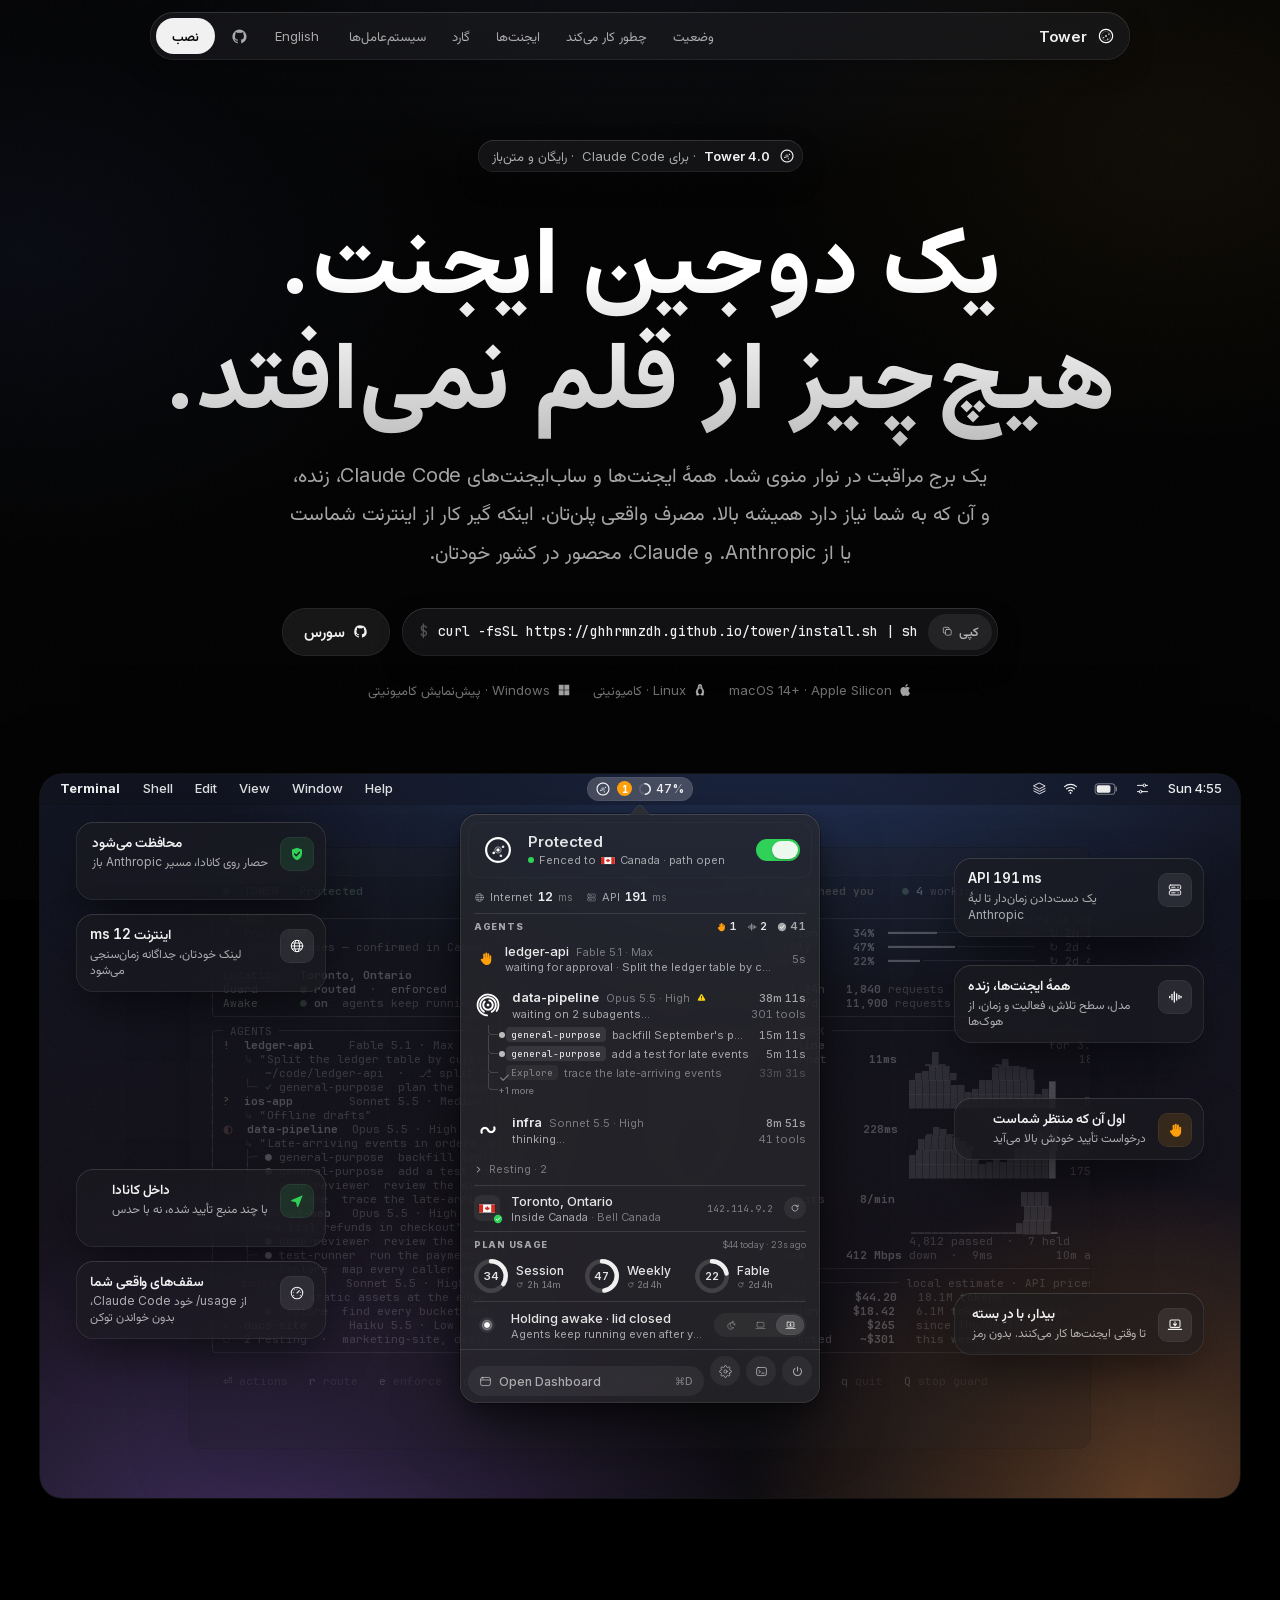
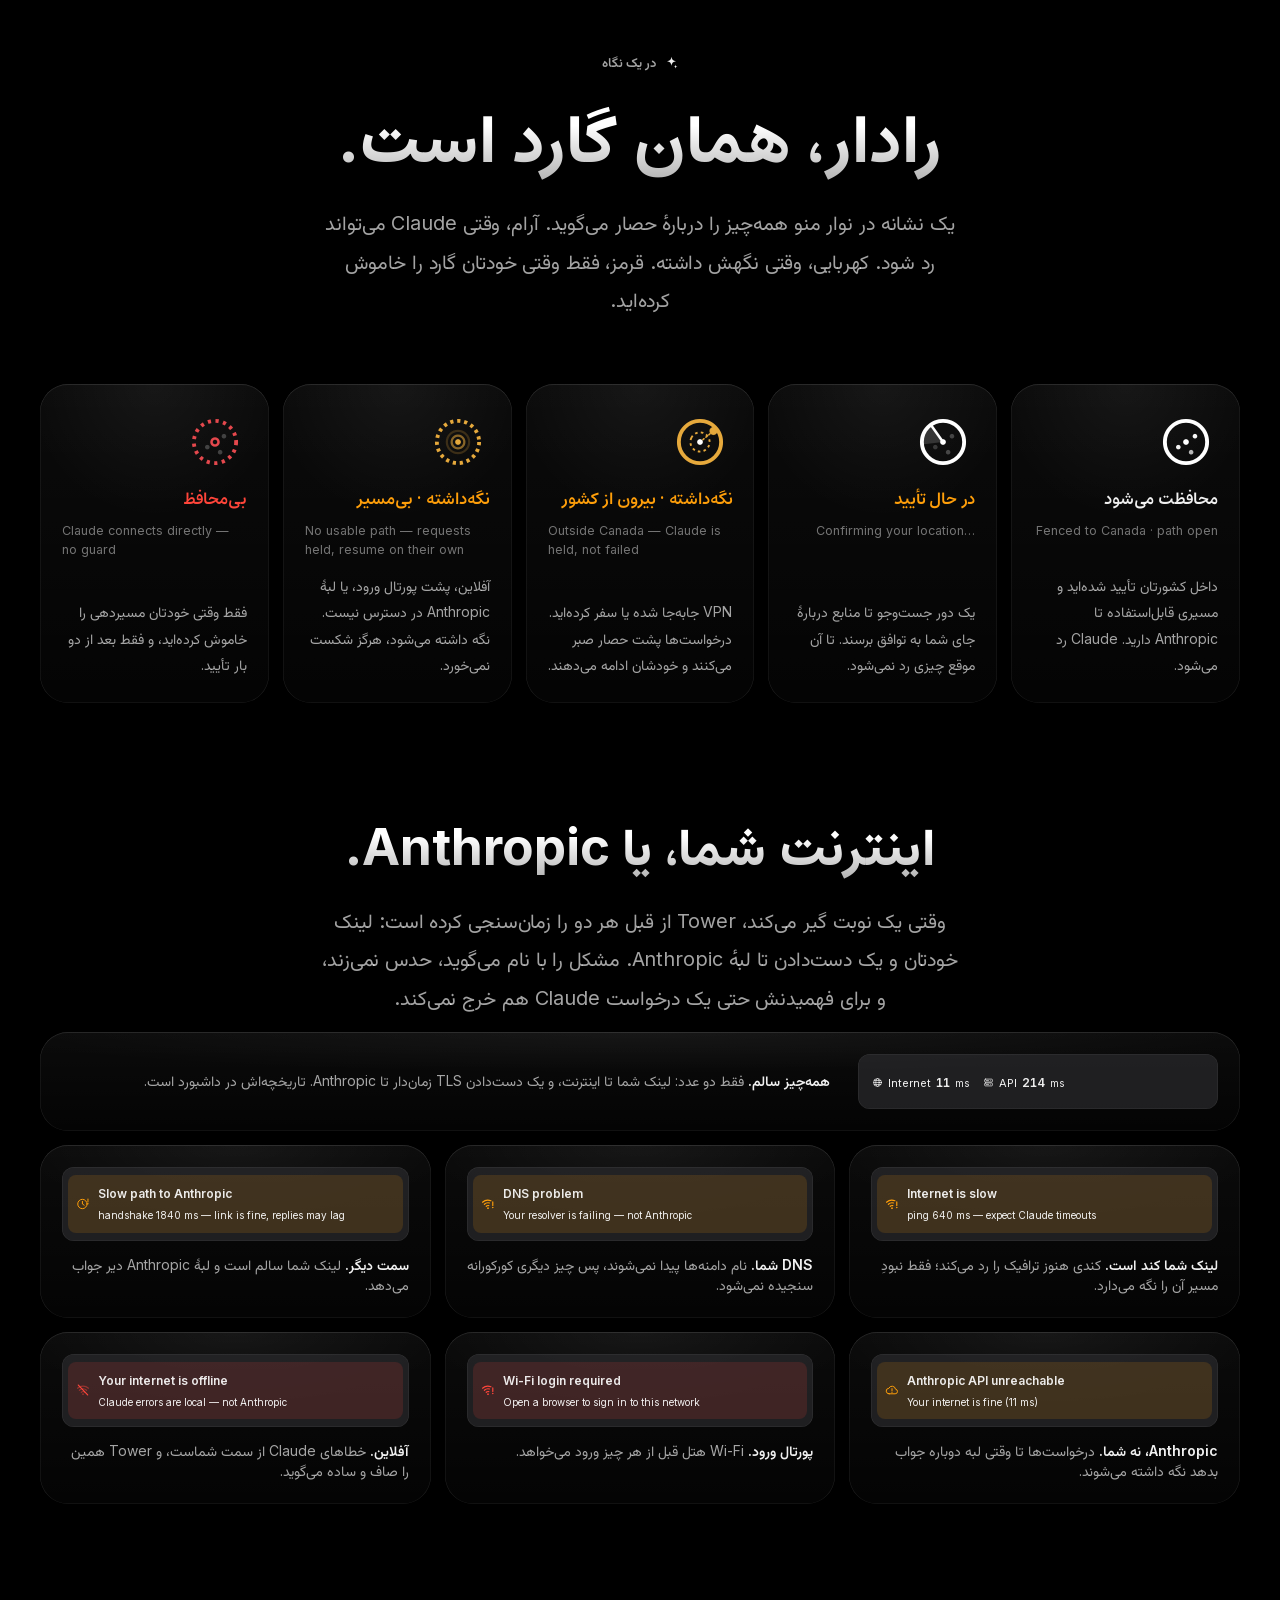
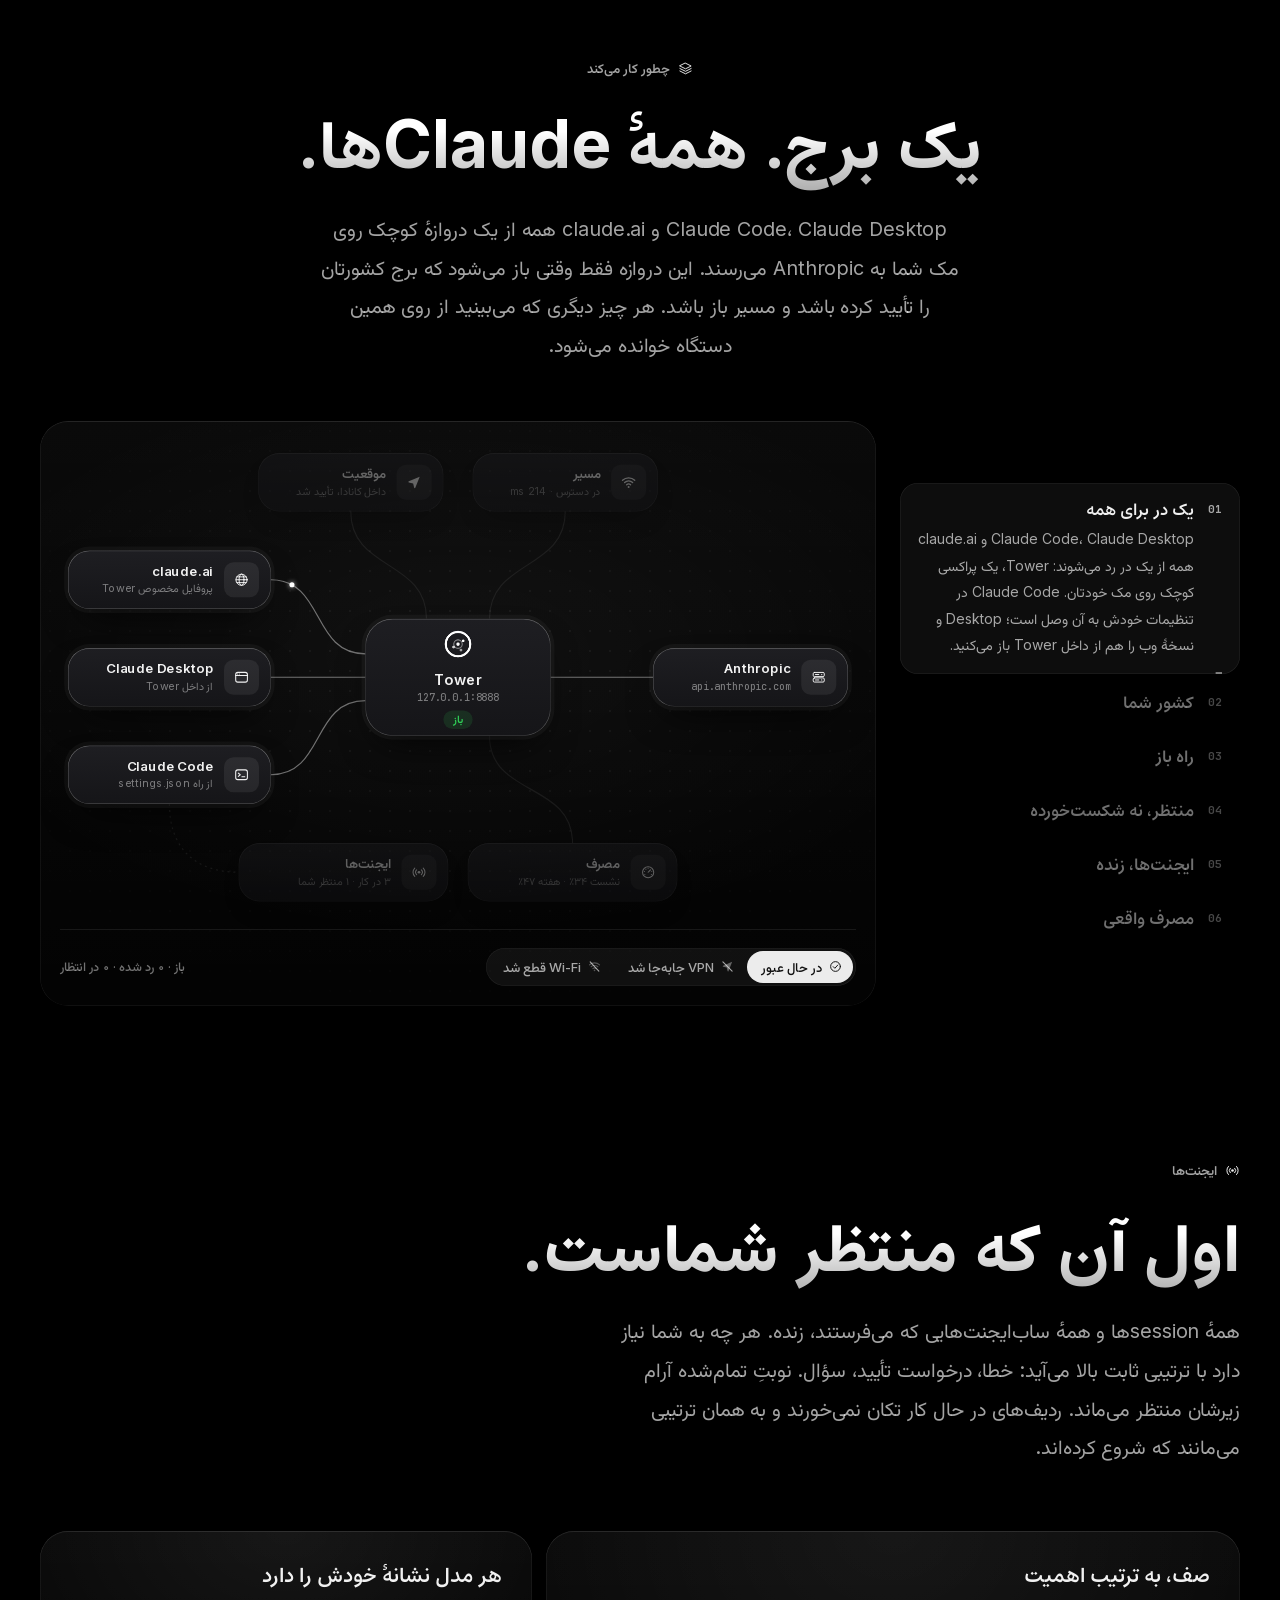
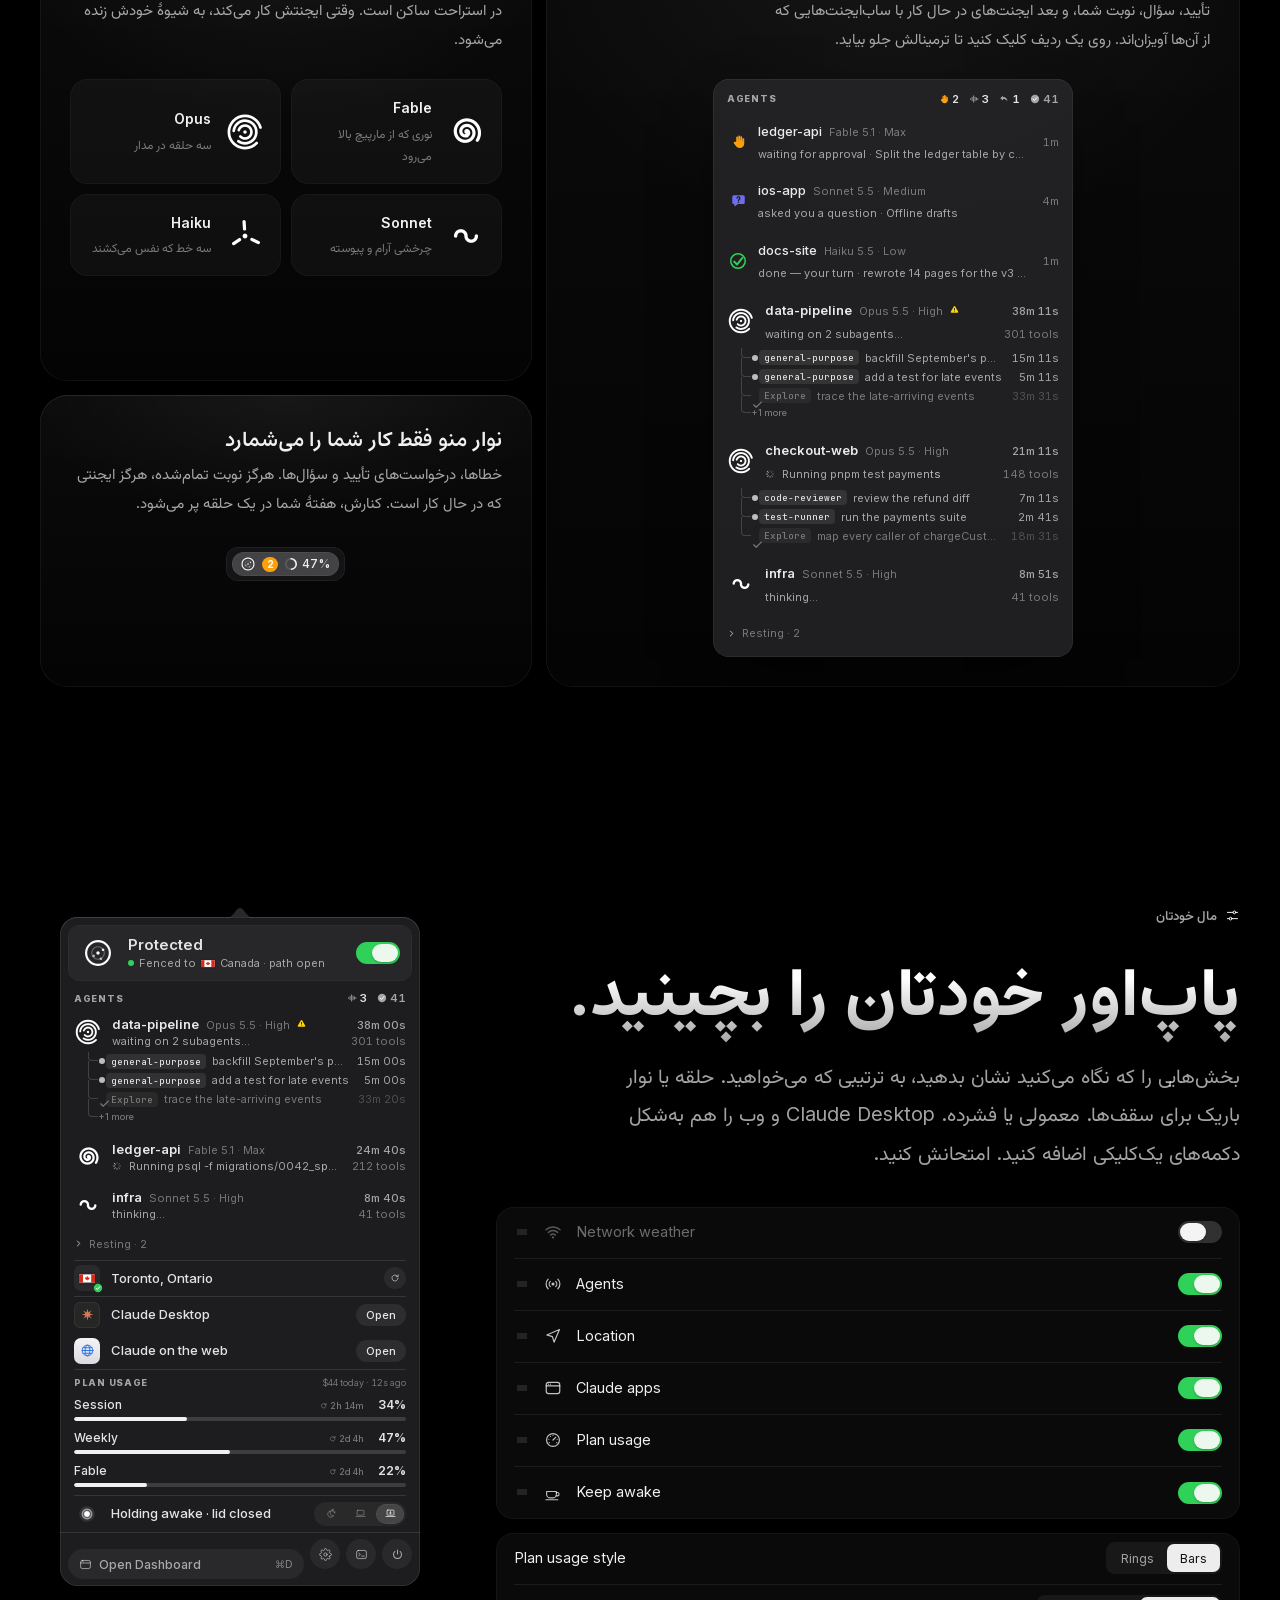
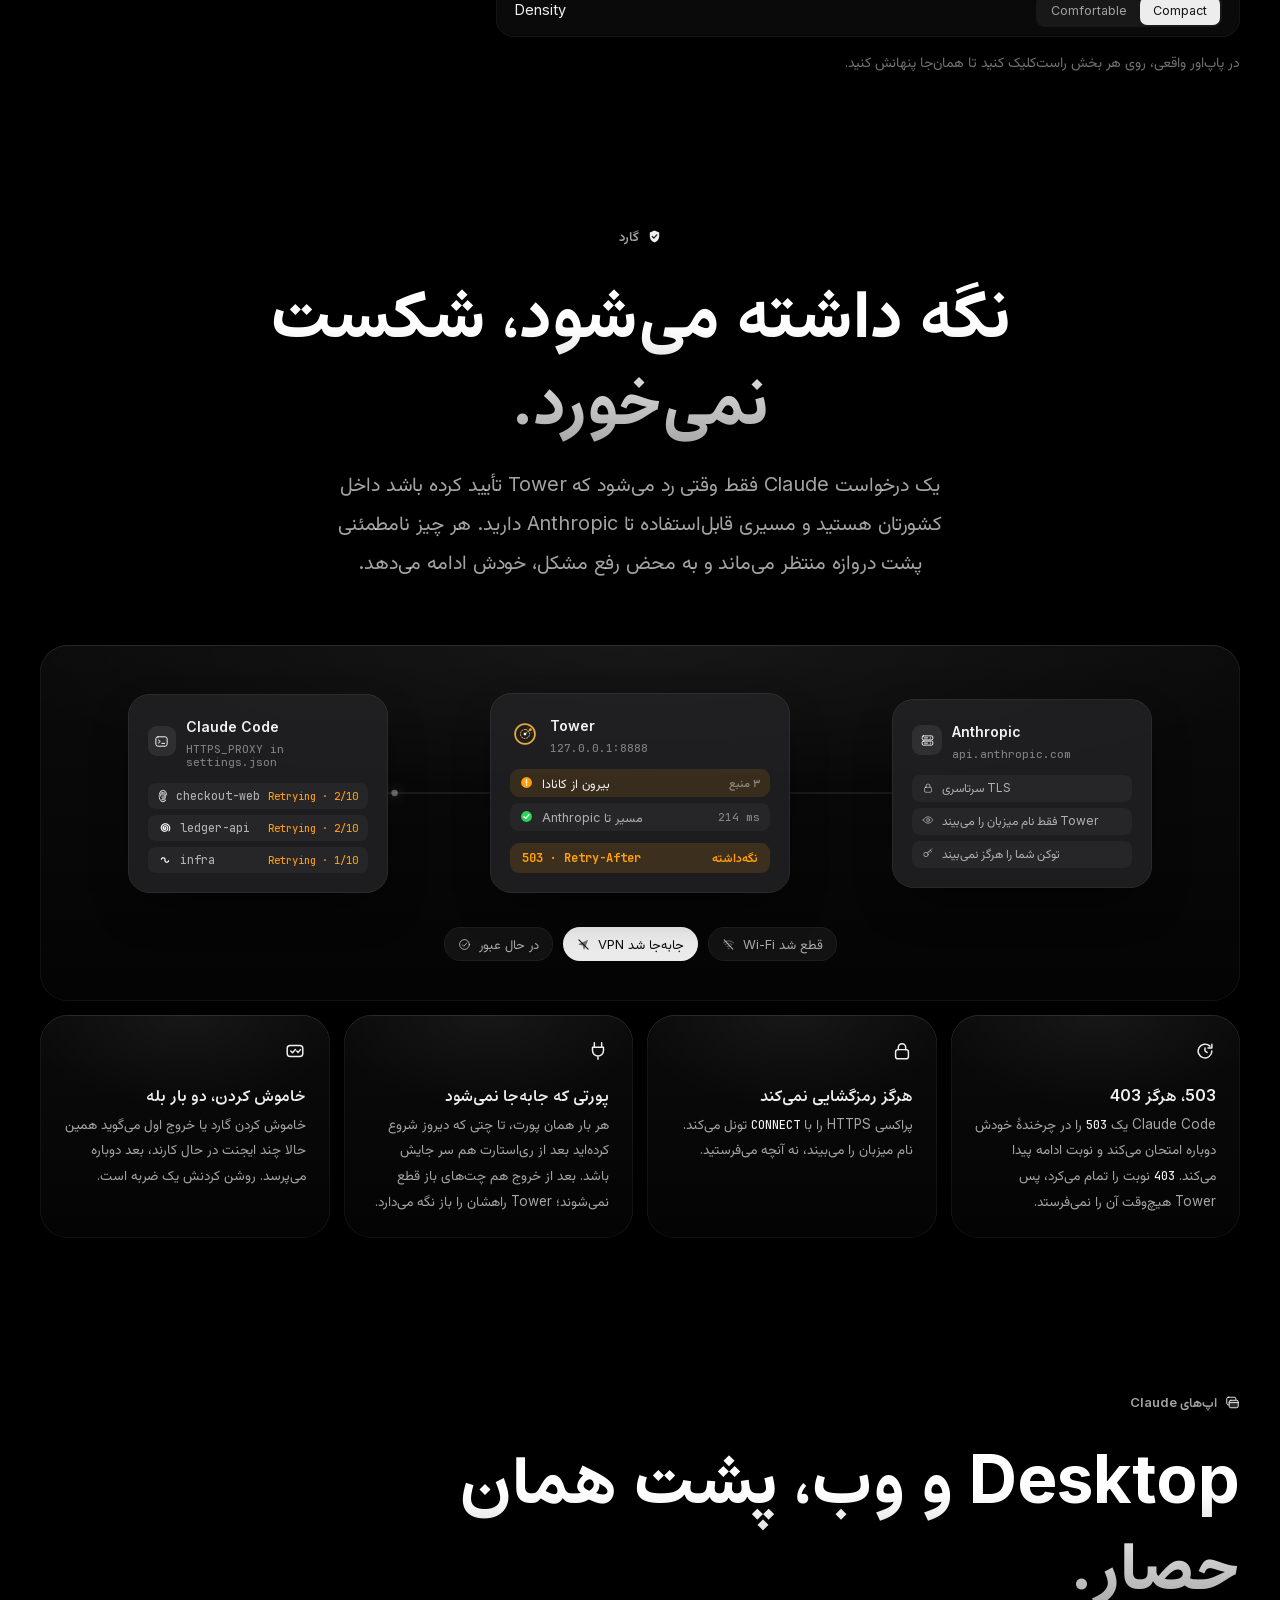
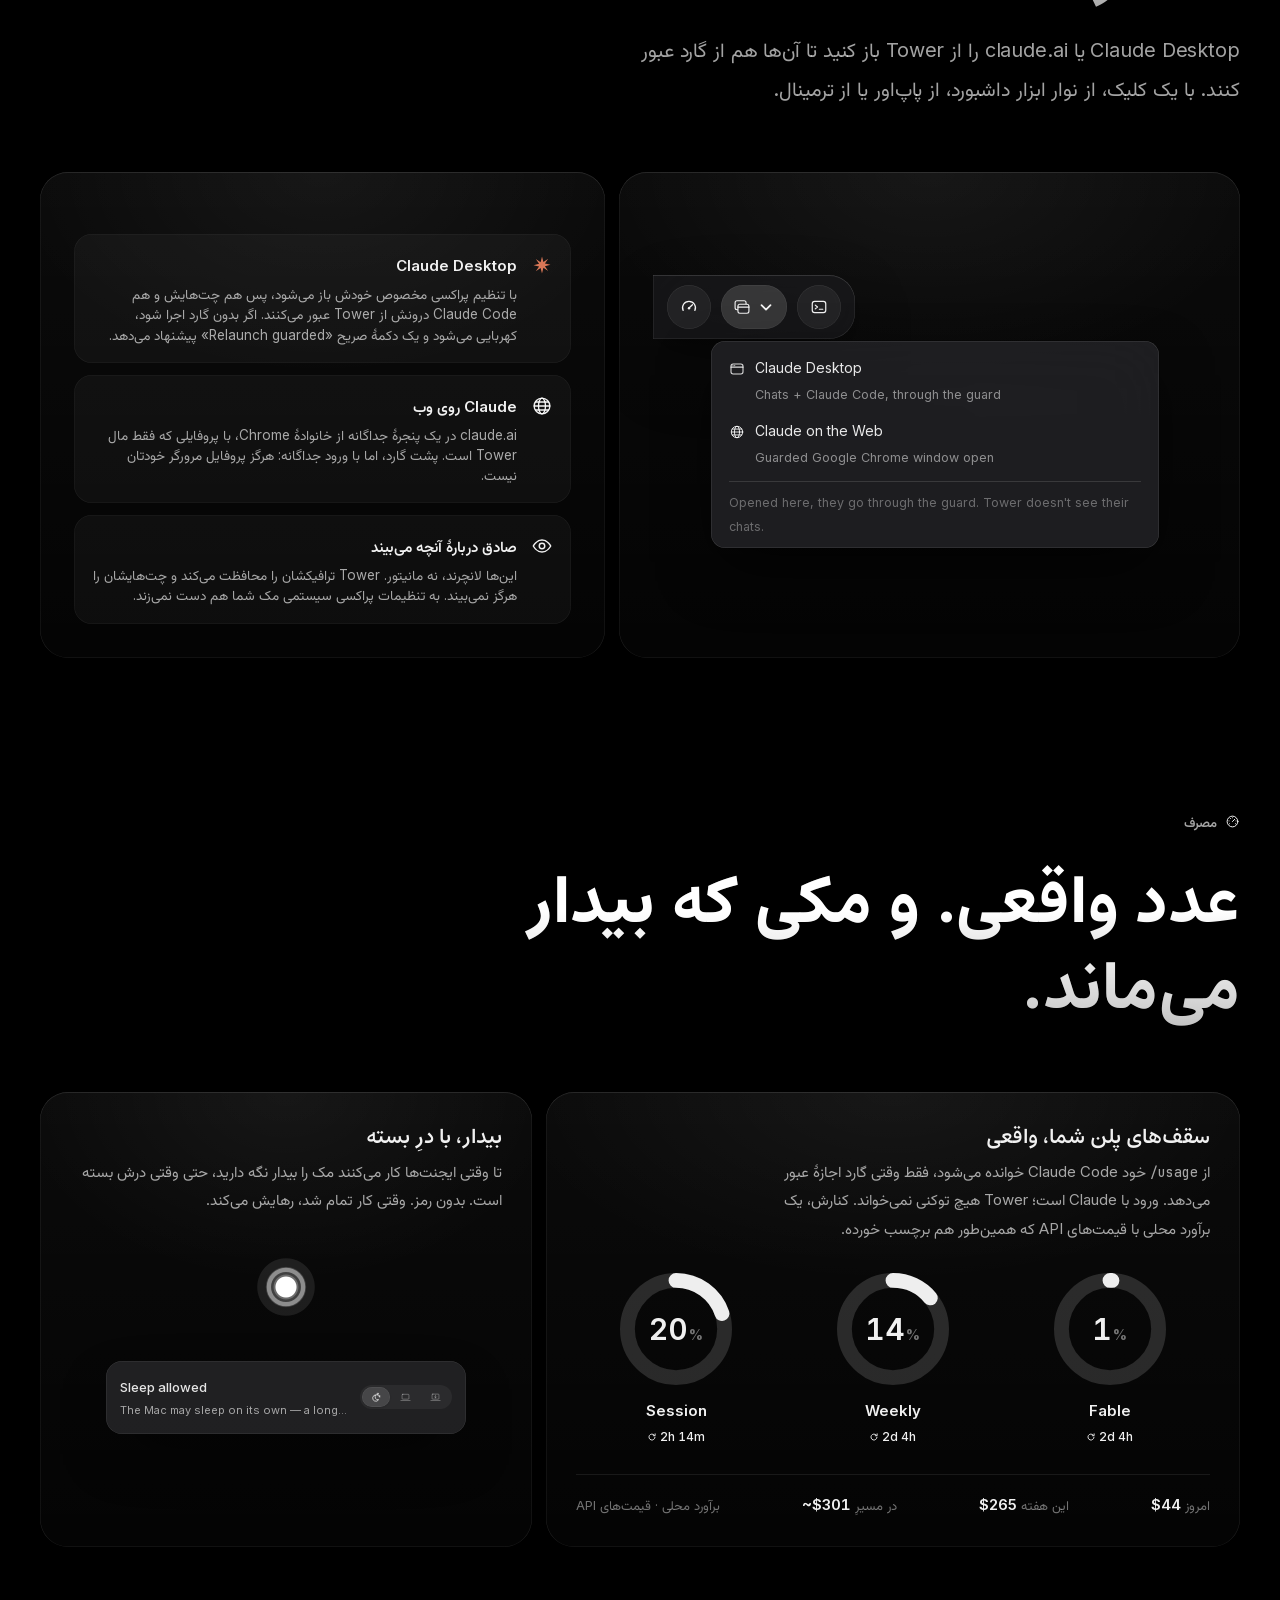
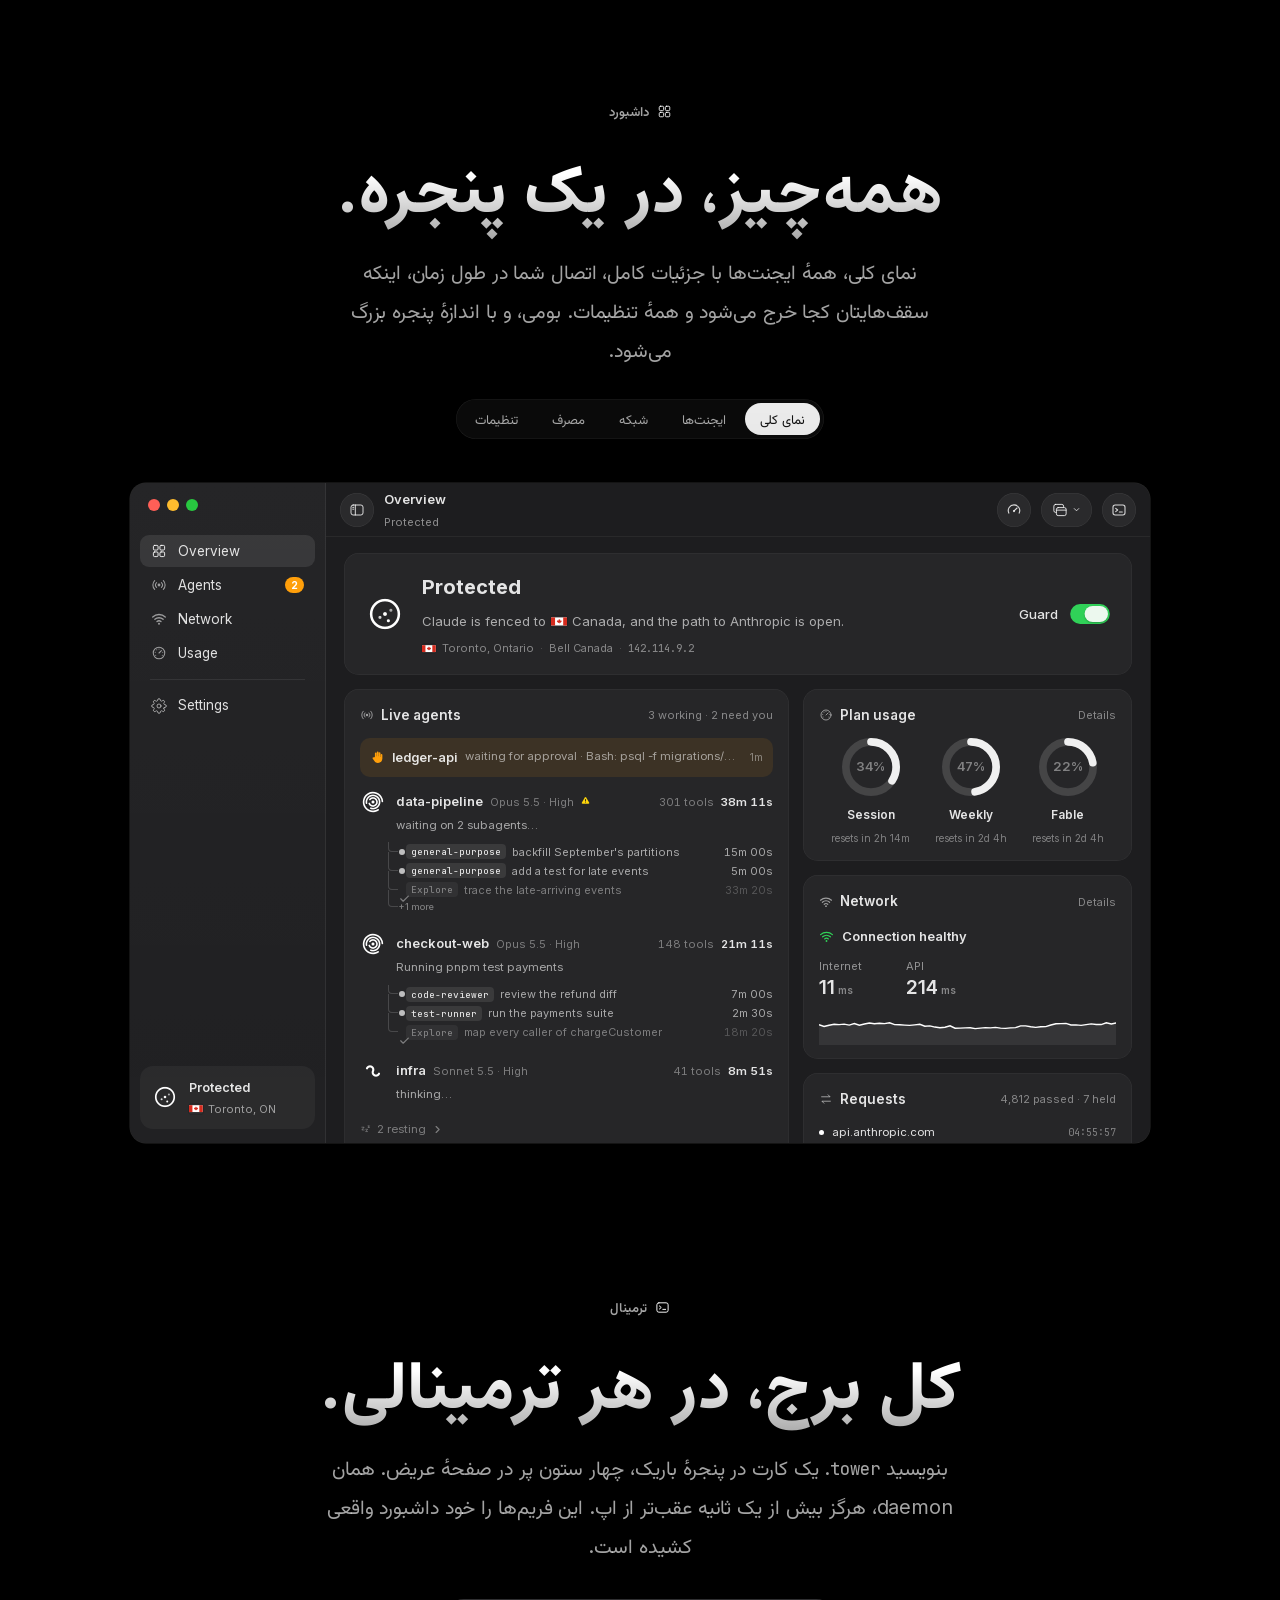
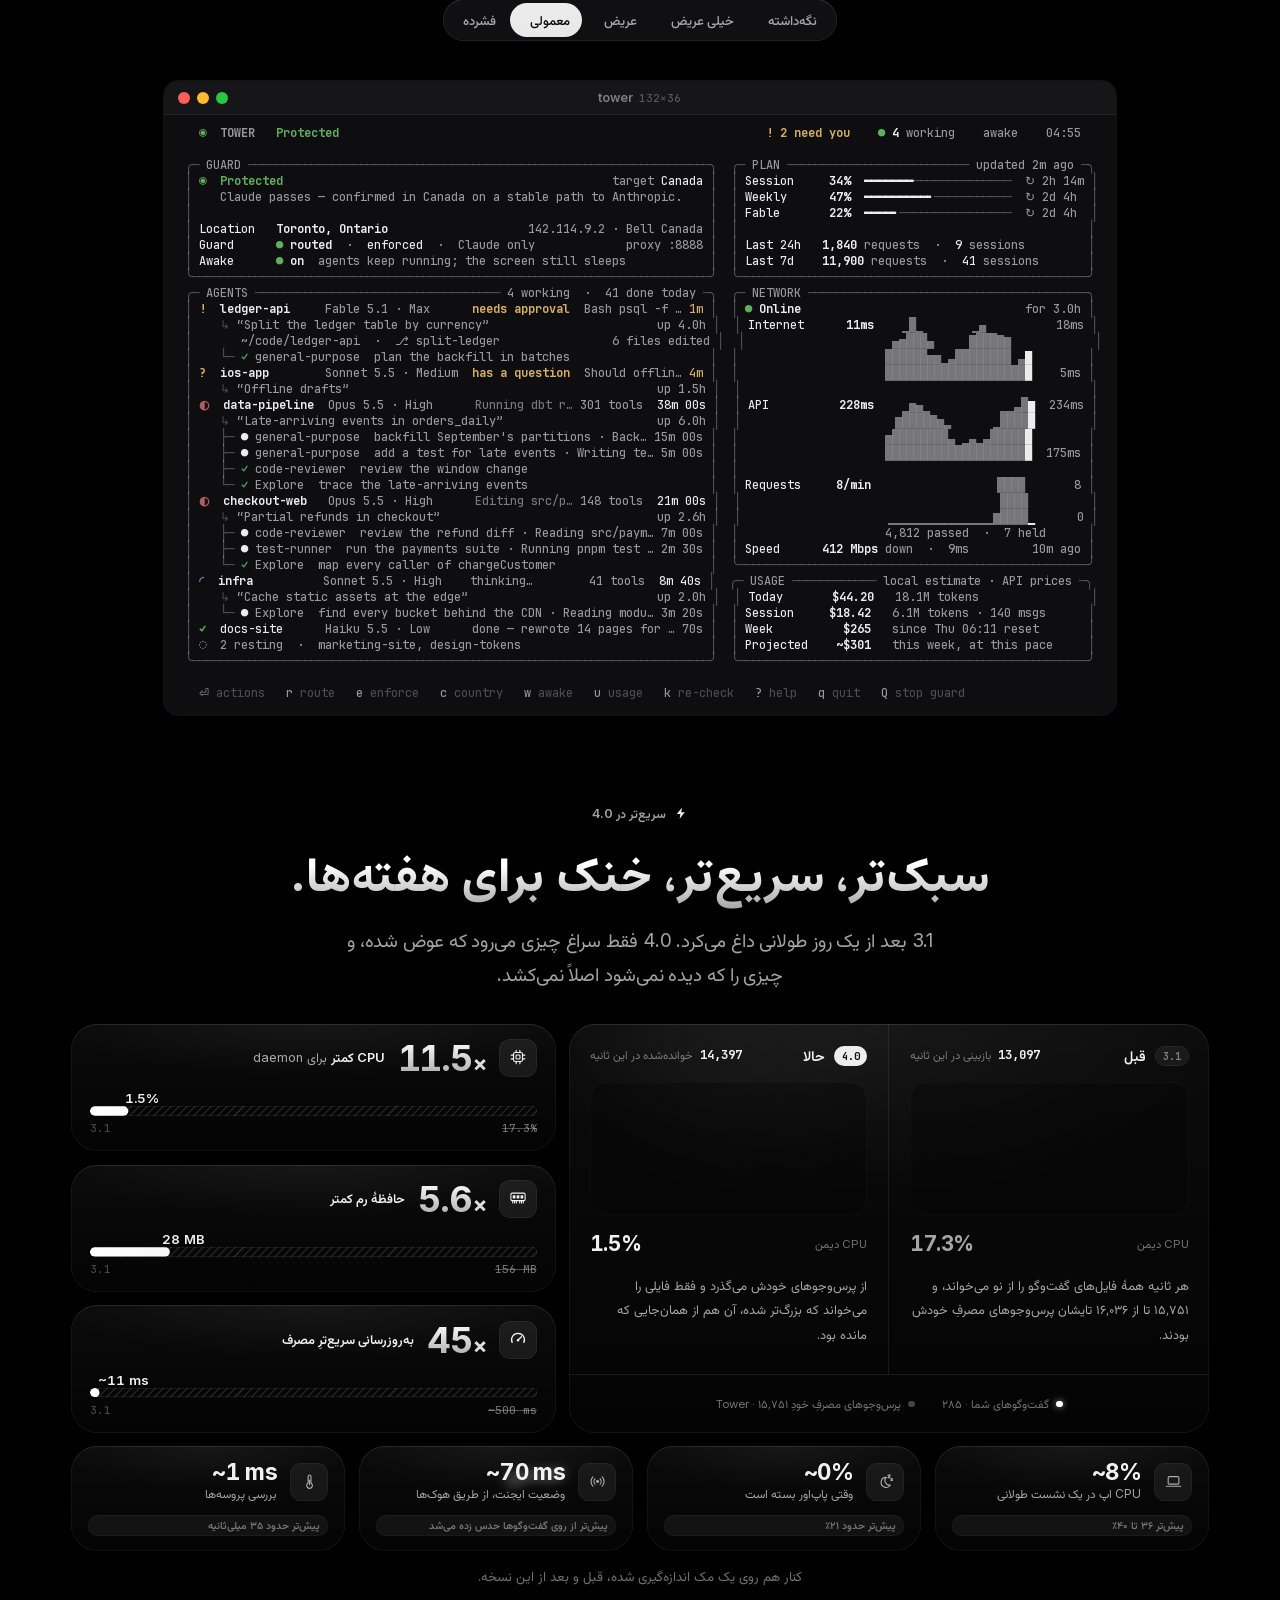
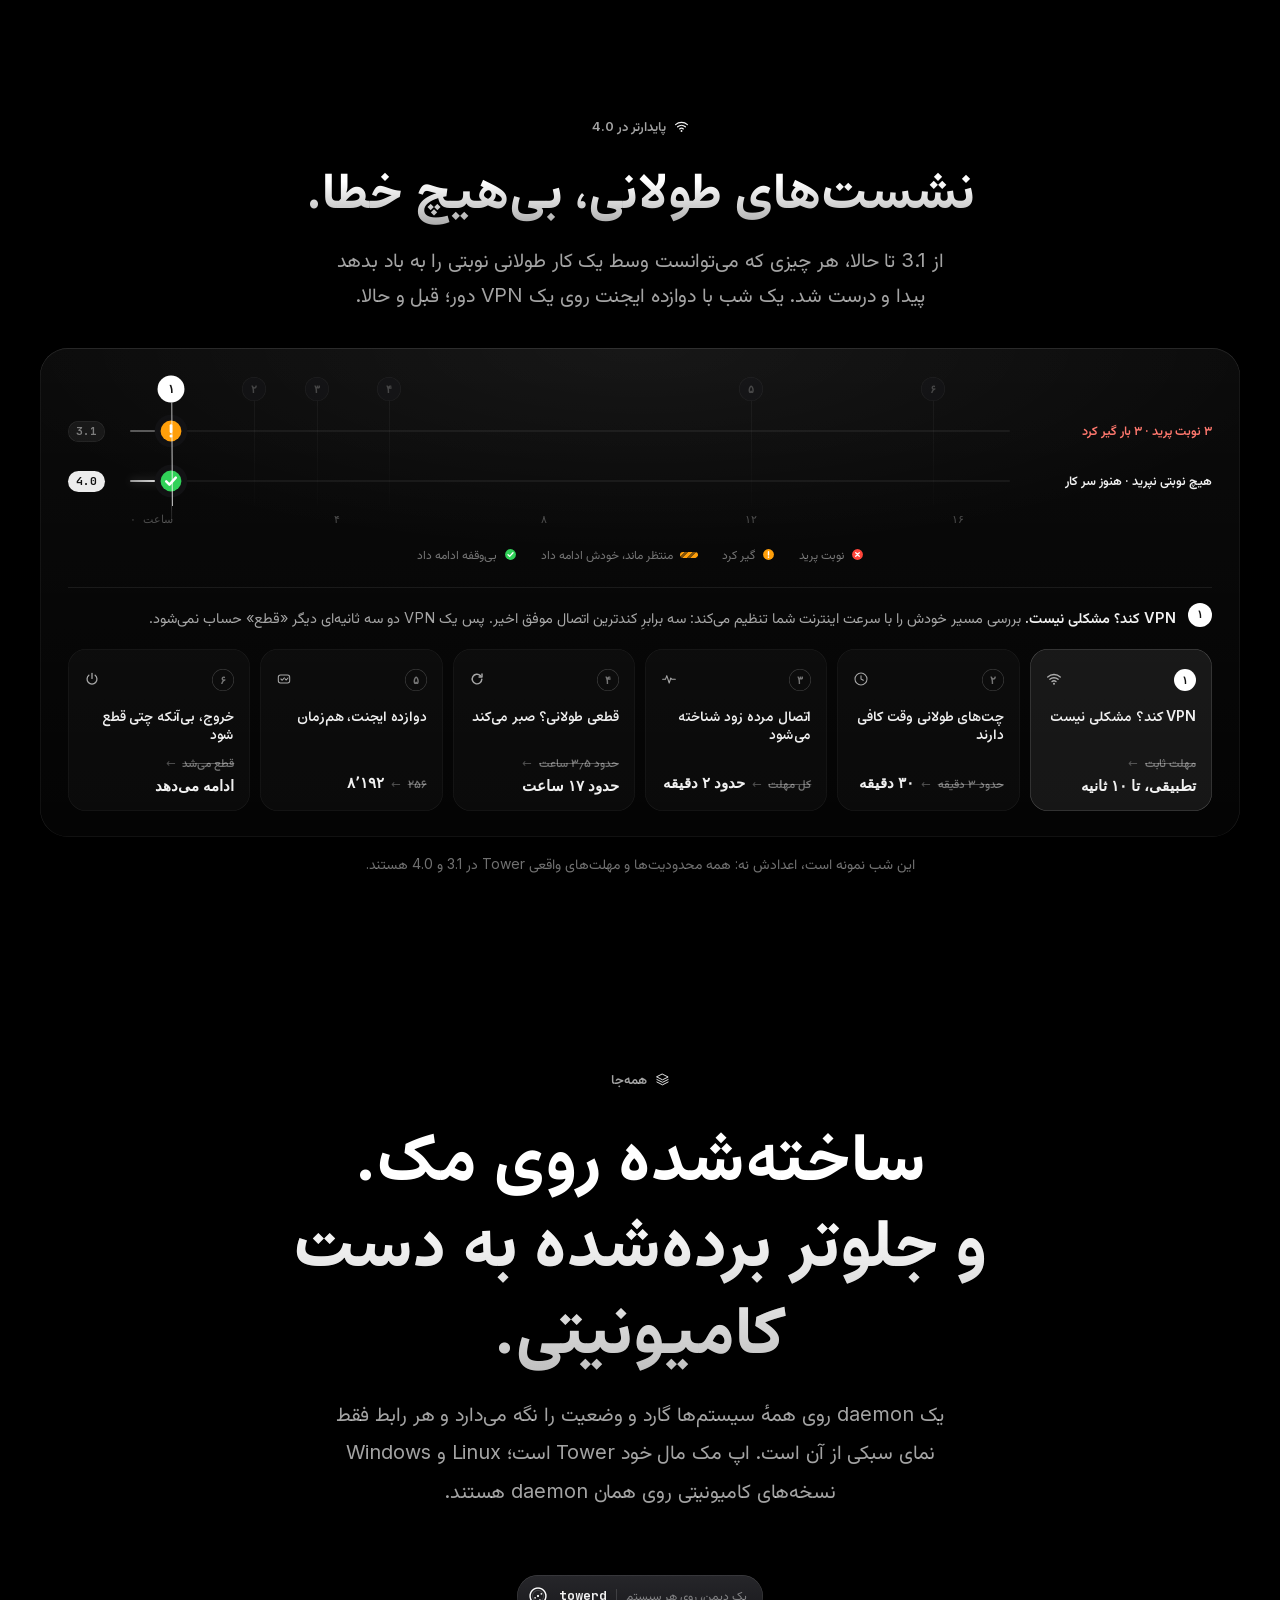
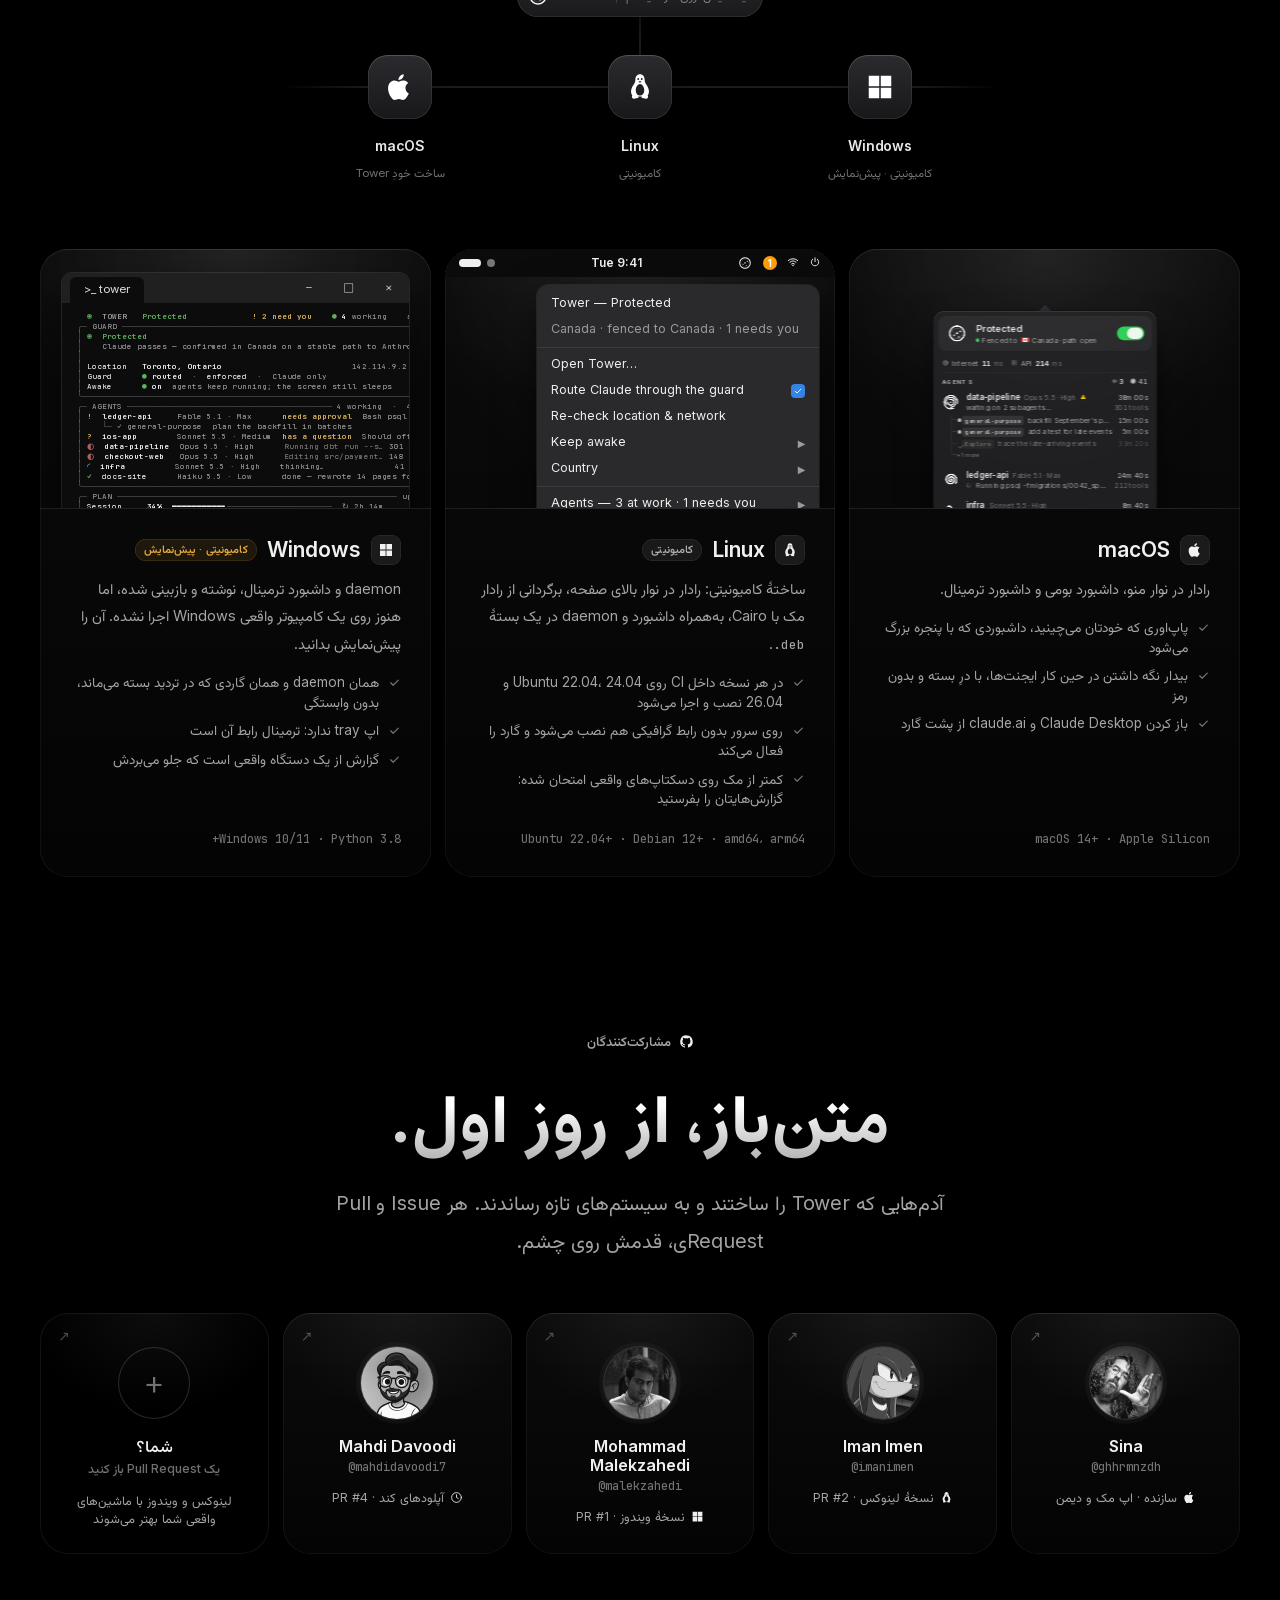
==== commit a8cfe1c9: "Publish site @ ac88076" ====
--- a/fa/index.html
+++ b/fa/index.html
@@ -380,7 +380,7 @@
       <div class="ng-cap" aria-live="polite"></div>
       <div class="ng-fx">
       <button type="button" class="ng-f" data-i="0"><span class="ng-fh"><i class="n">۱</i><i data-sf="wifi"></i></span><b>VPN کند؟ مشکلی نیست</b><span class="ba"><s>مهلت ثابت</s><em aria-hidden="true">→</em><strong>تطبیقی، تا ۱۰ ثانیه</strong></span><p>بررسی مسیر خودش را با سرعت اینترنت شما تنظیم می‌کند: سه برابرِ کندترین اتصال موفق اخیر. پس یک VPN دو سه ثانیه‌ای دیگر «قطع» حساب نمی‌شود.</p></button>
-      <button type="button" class="ng-f" data-i="1"><span class="ng-fh"><i class="n">۲</i><i data-sf="clock"></i></span><b>چت‌های طولانی وقت کافی دارند</b><span class="ba"><s>حدود ۳ دقیقه</s><em aria-hidden="true">→</em><strong>۱۰ دقیقه</strong></span><p>یک درخواست چندمگابایتی روی اینترنت کند، به جای قطع شدن، همهٔ مهلت Claude را برای رسیدن اولین پاسخ دارد.</p></button>
+      <button type="button" class="ng-f" data-i="1"><span class="ng-fh"><i class="n">۲</i><i data-sf="clock"></i></span><b>چت‌های طولانی وقت کافی دارند</b><span class="ba"><s>حدود ۳ دقیقه</s><em aria-hidden="true">→</em><strong>۳۰ دقیقه</strong></span><p>یک درخواست چندمگابایتی روی اینترنت کند، به جای قطع شدن، سی دقیقه برای رسیدن اولین پاسخ وقت دارد و آپلودی که در حال حرکت است هرگز بیکار حساب نمی‌شود.</p></button>
       <button type="button" class="ng-f" data-i="2"><span class="ng-fh"><i class="n">۳</i><i data-sf="ecg"></i></span><b>اتصال مرده زود شناخته می‌شود</b><span class="ba"><s>کل مهلت</s><em aria-hidden="true">→</em><strong>حدود ۲ دقیقه</strong></span><p>اگر VPN دوباره وصل شود یا مسیر بی‌صدا قطع شود، Tower زود می‌فهمد و Claude به جای انتظار بی‌فایده، دوباره تلاش می‌کند.</p></button>
       <button type="button" class="ng-f" data-i="3"><span class="ng-fh"><i class="n">۴</i><i data-sf="refresh"></i></span><b>قطعی طولانی؟ صبر می‌کند</b><span class="ba"><s>حدود ۳٫۵ ساعت</s><em aria-hidden="true">→</em><strong>حدود ۱۷ ساعت</strong></span><p>Claude حالا تا ۱٬۵۰۰ بار دوباره تلاش می‌کند، نه ۳۰۰ بار. یک شب کامل بی‌اینترنت هم که بگذرد، همان نوبت خودش ادامه پیدا می‌کند.</p></button>
       <button type="button" class="ng-f" data-i="4"><span class="ng-fh"><i class="n">۵</i><i data-sf="two"></i></span><b>دوازده ایجنت، هم‌زمان</b><span class="ba"><s>۲۵۶</s><em aria-hidden="true">→</em><strong>۸٬۱۹۲</strong></span><p>این‌قدر اتصال باز را پراکسی هم‌زمان نگه می‌دارد. چند قطعی کوچک میان این‌همه ایجنت دیگر همه را متوقف نمی‌کند.</p></button>
@@ -434,7 +434,8 @@
       <a class="card per rv" href="https://github.com/ghhrmnzdh" target="_blank" rel="noopener"><img src="../img/people/ghhrmnzdh.jpg" alt="" width="72" height="72" loading="lazy" decoding="async"><b>Sina</b><code>@ghhrmnzdh</code><span><i data-sf="macos"></i>سازنده · اپ مک و دیمن</span><em aria-hidden="true">↗</em></a>
       <a class="card per rv d1" href="https://github.com/imanimen" target="_blank" rel="noopener"><img src="../img/people/imanimen.jpg" alt="" width="72" height="72" loading="lazy" decoding="async"><b>Iman Imen</b><code>@imanimen</code><span><i data-sf="tux"></i>نسخهٔ لینوکس · PR #2</span><em aria-hidden="true">↗</em></a>
       <a class="card per rv d2" href="https://github.com/malekzahedi" target="_blank" rel="noopener"><img src="../img/people/malekzahedi.jpg" alt="" width="72" height="72" loading="lazy" decoding="async"><b>Mohammad Malekzahedi</b><code>@malekzahedi</code><span><i data-sf="windows"></i>نسخهٔ ویندوز · PR #1</span><em aria-hidden="true">↗</em></a>
-      <a class="card per you rv d3" href="https://github.com/ghhrmnzdh/tower" target="_blank" rel="noopener"><span class="plus" aria-hidden="true">+</span><b>شما؟</b><code>یک Pull Request باز کنید</code><span>لینوکس و ویندوز با ماشین‌های واقعی شما بهتر می‌شوند</span><em aria-hidden="true">↗</em></a>
+      <a class="card per rv d3" href="https://github.com/mahdidavoodi7" target="_blank" rel="noopener"><img src="../img/people/mahdidavoodi7.jpg" alt="" width="72" height="72" loading="lazy" decoding="async"><b>Mahdi Davoodi</b><code>@mahdidavoodi7</code><span><i data-sf="clock"></i>آپلودهای کند · PR #4</span><em aria-hidden="true">↗</em></a>
+      <a class="card per you rv d4" href="https://github.com/ghhrmnzdh/tower" target="_blank" rel="noopener"><span class="plus" aria-hidden="true">+</span><b>شما؟</b><code>یک Pull Request باز کنید</code><span>لینوکس و ویندوز با ماشین‌های واقعی شما بهتر می‌شوند</span><em aria-hidden="true">↗</em></a>
     </div>
   </div>
 </section>
--- a/app.css
+++ b/app.css
@@ -940,7 +940,7 @@
 @media (prefers-reduced-motion:reduce){.how-steps span,.how-steps p,.hn,.how-wires path{transition:none}}
 
 /* ───────────────────────── the people ───────────────────────── */
-.ppl{display:grid;grid-template-columns:repeat(4,1fr);gap:14px;margin-top:52px}
+.ppl{display:grid;grid-template-columns:repeat(5,1fr);gap:14px;margin-top:52px}
 .per{position:relative;display:flex;flex-direction:column;align-items:center;text-align:center;padding:34px 20px 26px;color:inherit;transition:transform .5s var(--spring),box-shadow .4s var(--ease)}
 .per:hover{transform:translateY(-4px);box-shadow:inset 0 0 0 .5px rgb(255 255 255/.2),inset 0 1px 0 rgb(255 255 255/.08),0 30px 60px -30px rgb(0 0 0/.9)}
 .per img,.per .plus{width:72px;height:72px;border-radius:50%;object-fit:cover;background:#1a1a1d;box-shadow:0 0 0 1px rgb(255 255 255/.12),0 0 0 5px rgb(255 255 255/.03);filter:grayscale(1);transition:filter .5s var(--ease)}
@@ -954,7 +954,7 @@
 .per>span .sf{flex:none;font-size:13px;color:var(--t1)}
 .per em{position:absolute;top:16px;inset-inline-end:18px;font:500 14px/1 var(--sans);font-style:normal;color:var(--t4);transition:color .3s,transform .4s var(--spring)}
 .per:hover em{color:var(--t1);transform:translate(2px,-2px)}
-@media (max-width:980px){.ppl{grid-template-columns:repeat(2,1fr)}}
+@media (max-width:980px){.ppl{grid-template-columns:repeat(2,1fr)}.per.you{grid-column:span 2}}
 @media (max-width:480px){.ppl{gap:10px}.per{padding:26px 12px 20px}.per>span:not(.plus){font-size:12px}}
 @media (max-width:700px){.mets{grid-template-columns:1fr}}
 
